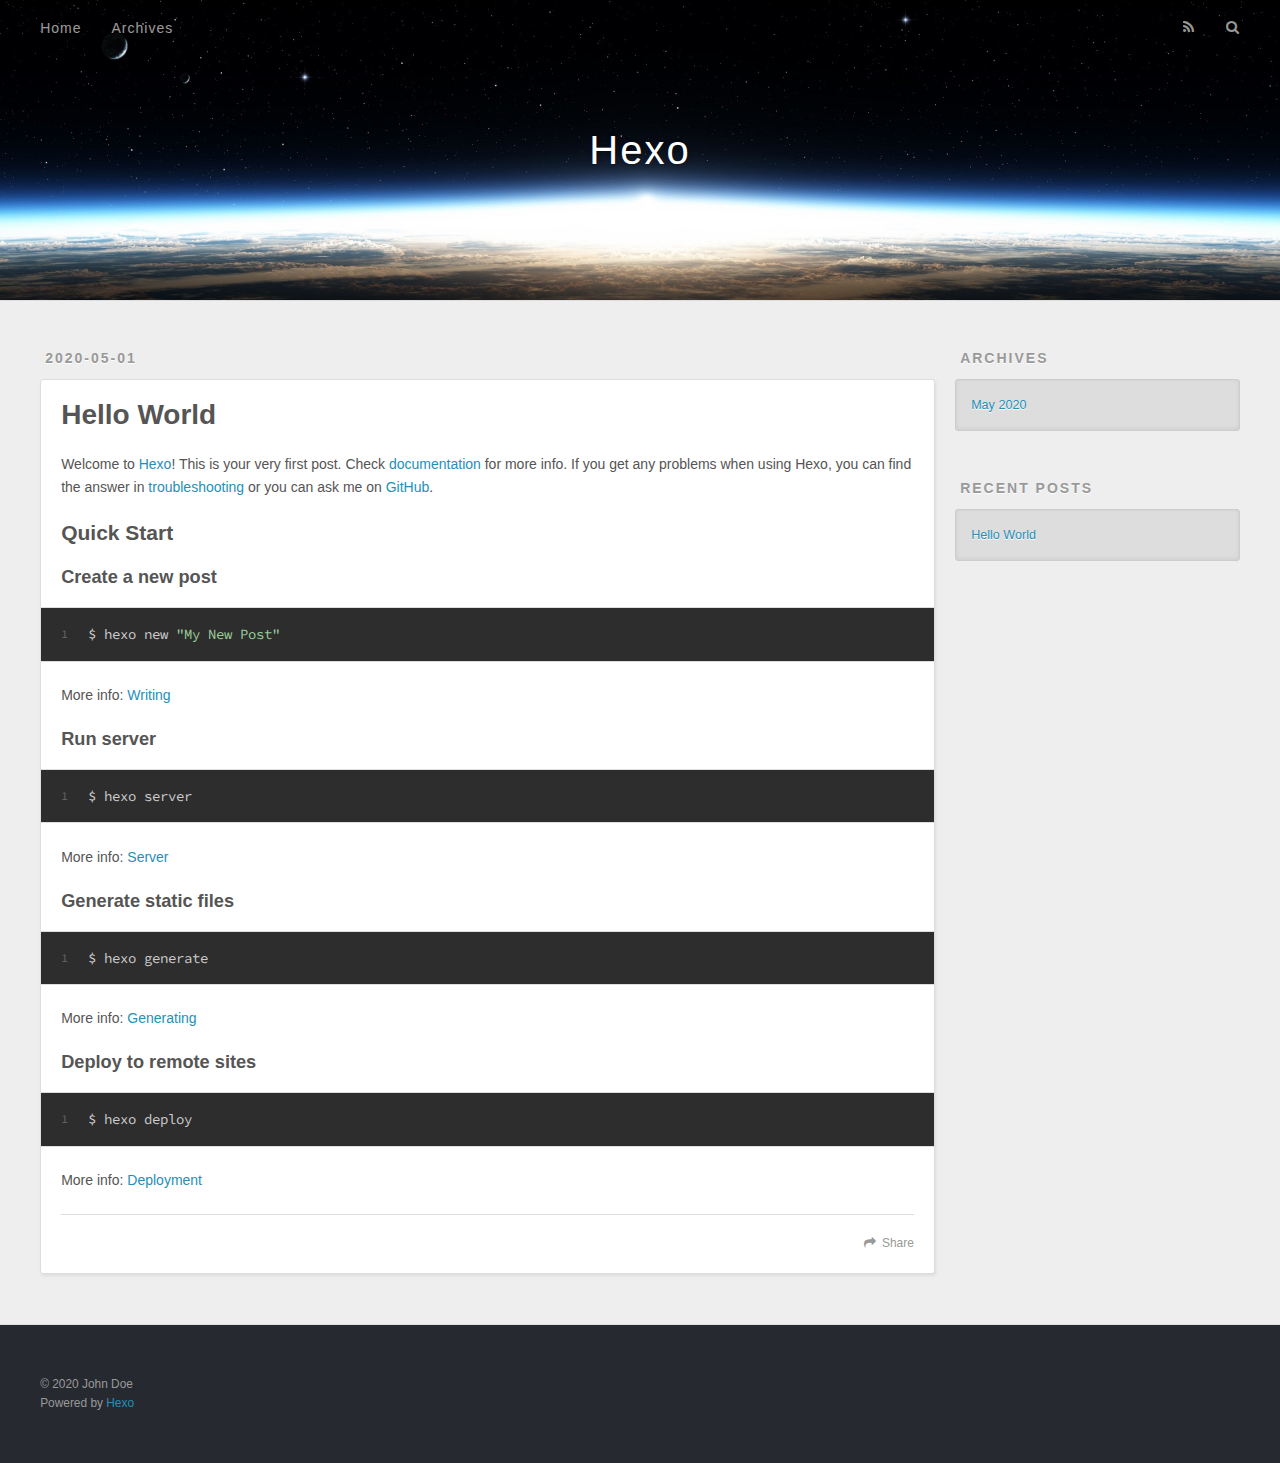
==== index.html @ 70ffd063 "Site updated: 2020-05-01 09:13:40" ====
<!DOCTYPE html>
<html>
<head>
  <meta charset="utf-8">
  

  
  <title>Hexo</title>
  <meta name="viewport" content="width=device-width, initial-scale=1, maximum-scale=1">
  <meta property="og:type" content="website">
<meta property="og:title" content="Hexo">
<meta property="og:url" content="http://yoursite.com/index.html">
<meta property="og:site_name" content="Hexo">
<meta property="og:locale" content="en_US">
<meta property="article:author" content="John Doe">
<meta name="twitter:card" content="summary">
  
    <link rel="alternate" href="/atom.xml" title="Hexo" type="application/atom+xml">
  
  
    <link rel="icon" href="/favicon.png">
  
  
    <link href="//fonts.googleapis.com/css?family=Source+Code+Pro" rel="stylesheet" type="text/css">
  
  
<link rel="stylesheet" href="/css/style.css">

<meta name="generator" content="Hexo 4.2.0"></head>

<body>
  <div id="container">
    <div id="wrap">
      <header id="header">
  <div id="banner"></div>
  <div id="header-outer" class="outer">
    <div id="header-title" class="inner">
      <h1 id="logo-wrap">
        <a href="/" id="logo">Hexo</a>
      </h1>
      
    </div>
    <div id="header-inner" class="inner">
      <nav id="main-nav">
        <a id="main-nav-toggle" class="nav-icon"></a>
        
          <a class="main-nav-link" href="/">Home</a>
        
          <a class="main-nav-link" href="/archives">Archives</a>
        
      </nav>
      <nav id="sub-nav">
        
          <a id="nav-rss-link" class="nav-icon" href="/atom.xml" title="RSS Feed"></a>
        
        <a id="nav-search-btn" class="nav-icon" title="Search"></a>
      </nav>
      <div id="search-form-wrap">
        <form action="//google.com/search" method="get" accept-charset="UTF-8" class="search-form"><input type="search" name="q" class="search-form-input" placeholder="Search"><button type="submit" class="search-form-submit">&#xF002;</button><input type="hidden" name="sitesearch" value="http://yoursite.com"></form>
      </div>
    </div>
  </div>
</header>
      <div class="outer">
        <section id="main">
  
    <article id="post-hello-world" class="article article-type-post" itemscope itemprop="blogPost">
  <div class="article-meta">
    <a href="/2020/05/01/hello-world/" class="article-date">
  <time datetime="2020-04-30T23:43:36.720Z" itemprop="datePublished">2020-05-01</time>
</a>
    
  </div>
  <div class="article-inner">
    
    
      <header class="article-header">
        
  
    <h1 itemprop="name">
      <a class="article-title" href="/2020/05/01/hello-world/">Hello World</a>
    </h1>
  

      </header>
    
    <div class="article-entry" itemprop="articleBody">
      
        <p>Welcome to <a href="https://hexo.io/" target="_blank" rel="noopener">Hexo</a>! This is your very first post. Check <a href="https://hexo.io/docs/" target="_blank" rel="noopener">documentation</a> for more info. If you get any problems when using Hexo, you can find the answer in <a href="https://hexo.io/docs/troubleshooting.html" target="_blank" rel="noopener">troubleshooting</a> or you can ask me on <a href="https://github.com/hexojs/hexo/issues" target="_blank" rel="noopener">GitHub</a>.</p>
<h2 id="Quick-Start"><a href="#Quick-Start" class="headerlink" title="Quick Start"></a>Quick Start</h2><h3 id="Create-a-new-post"><a href="#Create-a-new-post" class="headerlink" title="Create a new post"></a>Create a new post</h3><figure class="highlight bash"><table><tr><td class="gutter"><pre><span class="line">1</span><br></pre></td><td class="code"><pre><span class="line">$ hexo new <span class="string">"My New Post"</span></span><br></pre></td></tr></table></figure>

<p>More info: <a href="https://hexo.io/docs/writing.html" target="_blank" rel="noopener">Writing</a></p>
<h3 id="Run-server"><a href="#Run-server" class="headerlink" title="Run server"></a>Run server</h3><figure class="highlight bash"><table><tr><td class="gutter"><pre><span class="line">1</span><br></pre></td><td class="code"><pre><span class="line">$ hexo server</span><br></pre></td></tr></table></figure>

<p>More info: <a href="https://hexo.io/docs/server.html" target="_blank" rel="noopener">Server</a></p>
<h3 id="Generate-static-files"><a href="#Generate-static-files" class="headerlink" title="Generate static files"></a>Generate static files</h3><figure class="highlight bash"><table><tr><td class="gutter"><pre><span class="line">1</span><br></pre></td><td class="code"><pre><span class="line">$ hexo generate</span><br></pre></td></tr></table></figure>

<p>More info: <a href="https://hexo.io/docs/generating.html" target="_blank" rel="noopener">Generating</a></p>
<h3 id="Deploy-to-remote-sites"><a href="#Deploy-to-remote-sites" class="headerlink" title="Deploy to remote sites"></a>Deploy to remote sites</h3><figure class="highlight bash"><table><tr><td class="gutter"><pre><span class="line">1</span><br></pre></td><td class="code"><pre><span class="line">$ hexo deploy</span><br></pre></td></tr></table></figure>

<p>More info: <a href="https://hexo.io/docs/one-command-deployment.html" target="_blank" rel="noopener">Deployment</a></p>

      
    </div>
    <footer class="article-footer">
      <a data-url="http://yoursite.com/2020/05/01/hello-world/" data-id="ck9ni1mnc0000houn3vck0cwf" class="article-share-link">Share</a>
      
      
    </footer>
  </div>
  
</article>


  


</section>
        
          <aside id="sidebar">
  
    

  
    

  
    
  
    
  <div class="widget-wrap">
    <h3 class="widget-title">Archives</h3>
    <div class="widget">
      <ul class="archive-list"><li class="archive-list-item"><a class="archive-list-link" href="/archives/2020/05/">May 2020</a></li></ul>
    </div>
  </div>


  
    
  <div class="widget-wrap">
    <h3 class="widget-title">Recent Posts</h3>
    <div class="widget">
      <ul>
        
          <li>
            <a href="/2020/05/01/hello-world/">Hello World</a>
          </li>
        
      </ul>
    </div>
  </div>

  
</aside>
        
      </div>
      <footer id="footer">
  
  <div class="outer">
    <div id="footer-info" class="inner">
      &copy; 2020 John Doe<br>
      Powered by <a href="http://hexo.io/" target="_blank">Hexo</a>
    </div>
  </div>
</footer>
    </div>
    <nav id="mobile-nav">
  
    <a href="/" class="mobile-nav-link">Home</a>
  
    <a href="/archives" class="mobile-nav-link">Archives</a>
  
</nav>
    

<script src="//ajax.googleapis.com/ajax/libs/jquery/2.0.3/jquery.min.js"></script>


  
<link rel="stylesheet" href="/fancybox/jquery.fancybox.css">

  
<script src="/fancybox/jquery.fancybox.pack.js"></script>




<script src="/js/script.js"></script>




  </div>
</body>
</html>
---- css/style.css ----
body {
  width: 100%;
}
body:before,
body:after {
  content: "";
  display: table;
}
body:after {
  clear: both;
}
html,
body,
div,
span,
applet,
object,
iframe,
h1,
h2,
h3,
h4,
h5,
h6,
p,
blockquote,
pre,
a,
abbr,
acronym,
address,
big,
cite,
code,
del,
dfn,
em,
img,
ins,
kbd,
q,
s,
samp,
small,
strike,
strong,
sub,
sup,
tt,
var,
dl,
dt,
dd,
ol,
ul,
li,
fieldset,
form,
label,
legend,
table,
caption,
tbody,
tfoot,
thead,
tr,
th,
td {
  margin: 0;
  padding: 0;
  border: 0;
  outline: 0;
  font-weight: inherit;
  font-style: inherit;
  font-family: inherit;
  font-size: 100%;
  vertical-align: baseline;
}
body {
  line-height: 1;
  color: #000;
  background: #fff;
}
ol,
ul {
  list-style: none;
}
table {
  border-collapse: separate;
  border-spacing: 0;
  vertical-align: middle;
}
caption,
th,
td {
  text-align: left;
  font-weight: normal;
  vertical-align: middle;
}
a img {
  border: none;
}
input,
button {
  margin: 0;
  padding: 0;
}
input::-moz-focus-inner,
button::-moz-focus-inner {
  border: 0;
  padding: 0;
}
@font-face {
  font-family: FontAwesome;
  font-style: normal;
  font-weight: normal;
  src: url("fonts/fontawesome-webfont.eot?v=#4.0.3");
  src: url("fonts/fontawesome-webfont.eot?#iefix&v=#4.0.3") format("embedded-opentype"), url("fonts/fontawesome-webfont.woff?v=#4.0.3") format("woff"), url("fonts/fontawesome-webfont.ttf?v=#4.0.3") format("truetype"), url("fonts/fontawesome-webfont.svg#fontawesomeregular?v=#4.0.3") format("svg");
}
html,
body,
#container {
  height: 100%;
}
body {
  background: #eee;
  font: 14px -apple-system, BlinkMacSystemFont, "Segoe UI", "Roboto", "Oxygen", "Ubuntu", "Cantarell", "Fira Sans", "Droid Sans", "Helvetica Neue", sans-serif;
  -webkit-text-size-adjust: 100%;
}
.outer {
  max-width: 1220px;
  margin: 0 auto;
  padding: 0 20px;
}
.outer:before,
.outer:after {
  content: "";
  display: table;
}
.outer:after {
  clear: both;
}
.inner {
  display: inline;
  float: left;
  width: 98.33333333333333%;
  margin: 0 0.833333333333333%;
}
.left,
.alignleft {
  float: left;
}
.right,
.alignright {
  float: right;
}
.clear {
  clear: both;
}
#container {
  position: relative;
}
.mobile-nav-on {
  overflow: hidden;
}
#wrap {
  height: 100%;
  width: 100%;
  position: absolute;
  top: 0;
  left: 0;
  -webkit-transition: 0.2s ease-out;
  -moz-transition: 0.2s ease-out;
  -ms-transition: 0.2s ease-out;
  transition: 0.2s ease-out;
  z-index: 1;
  background: #eee;
}
.mobile-nav-on #wrap {
  left: 280px;
}
@media screen and (min-width: 768px) {
  #main {
    display: inline;
    float: left;
    width: 73.33333333333333%;
    margin: 0 0.833333333333333%;
  }
}
.article-date,
.article-category-link,
.archive-year,
.widget-title {
  text-decoration: none;
  text-transform: uppercase;
  letter-spacing: 2px;
  color: #999;
  margin-bottom: 1em;
  margin-left: 5px;
  line-height: 1em;
  text-shadow: 0 1px #fff;
  font-weight: bold;
}
.article-inner,
.archive-article-inner {
  background: #fff;
  -webkit-box-shadow: 1px 2px 3px #ddd;
  box-shadow: 1px 2px 3px #ddd;
  border: 1px solid #ddd;
  border-radius: 3px;
}
.article-entry h1,
.widget h1 {
  font-size: 2em;
}
.article-entry h2,
.widget h2 {
  font-size: 1.5em;
}
.article-entry h3,
.widget h3 {
  font-size: 1.3em;
}
.article-entry h4,
.widget h4 {
  font-size: 1.2em;
}
.article-entry h5,
.widget h5 {
  font-size: 1em;
}
.article-entry h6,
.widget h6 {
  font-size: 1em;
  color: #999;
}
.article-entry hr,
.widget hr {
  border: 1px dashed #ddd;
}
.article-entry strong,
.widget strong {
  font-weight: bold;
}
.article-entry em,
.widget em,
.article-entry cite,
.widget cite {
  font-style: italic;
}
.article-entry sup,
.widget sup,
.article-entry sub,
.widget sub {
  font-size: 0.75em;
  line-height: 0;
  position: relative;
  vertical-align: baseline;
}
.article-entry sup,
.widget sup {
  top: -0.5em;
}
.article-entry sub,
.widget sub {
  bottom: -0.2em;
}
.article-entry small,
.widget small {
  font-size: 0.85em;
}
.article-entry acronym,
.widget acronym,
.article-entry abbr,
.widget abbr {
  border-bottom: 1px dotted;
}
.article-entry ul,
.widget ul,
.article-entry ol,
.widget ol,
.article-entry dl,
.widget dl {
  margin: 0 20px;
  line-height: 1.6em;
}
.article-entry ul ul,
.widget ul ul,
.article-entry ol ul,
.widget ol ul,
.article-entry ul ol,
.widget ul ol,
.article-entry ol ol,
.widget ol ol {
  margin-top: 0;
  margin-bottom: 0;
}
.article-entry ul,
.widget ul {
  list-style: disc;
}
.article-entry ol,
.widget ol {
  list-style: decimal;
}
.article-entry dt,
.widget dt {
  font-weight: bold;
}
#header {
  height: 300px;
  position: relative;
  border-bottom: 1px solid #ddd;
}
#header:before,
#header:after {
  content: "";
  position: absolute;
  left: 0;
  right: 0;
  height: 40px;
}
#header:before {
  top: 0;
  background: -webkit-linear-gradient(rgba(0,0,0,0.2), transparent);
  background: -moz-linear-gradient(rgba(0,0,0,0.2), transparent);
  background: -ms-linear-gradient(rgba(0,0,0,0.2), transparent);
  background: linear-gradient(rgba(0,0,0,0.2), transparent);
}
#header:after {
  bottom: 0;
  background: -webkit-linear-gradient(transparent, rgba(0,0,0,0.2));
  background: -moz-linear-gradient(transparent, rgba(0,0,0,0.2));
  background: -ms-linear-gradient(transparent, rgba(0,0,0,0.2));
  background: linear-gradient(transparent, rgba(0,0,0,0.2));
}
#header-outer {
  height: 100%;
  position: relative;
}
#header-inner {
  position: relative;
  overflow: hidden;
}
#banner {
  position: absolute;
  top: 0;
  left: 0;
  width: 100%;
  height: 100%;
  background: url("images/banner.jpg") center #000;
  -webkit-background-size: cover;
  -moz-background-size: cover;
  background-size: cover;
  z-index: -1;
}
#header-title {
  text-align: center;
  height: 40px;
  position: absolute;
  top: 50%;
  left: 0;
  margin-top: -20px;
}
#logo,
#subtitle {
  text-decoration: none;
  color: #fff;
  font-weight: 300;
  text-shadow: 0 1px 4px rgba(0,0,0,0.3);
}
#logo {
  font-size: 40px;
  line-height: 40px;
  letter-spacing: 2px;
}
#subtitle {
  font-size: 16px;
  line-height: 16px;
  letter-spacing: 1px;
}
#subtitle-wrap {
  margin-top: 16px;
}
#main-nav {
  float: left;
  margin-left: -15px;
}
.nav-icon,
.main-nav-link {
  float: left;
  color: #fff;
  opacity: 0.6;
  text-decoration: none;
  text-shadow: 0 1px rgba(0,0,0,0.2);
  -webkit-transition: opacity 0.2s;
  -moz-transition: opacity 0.2s;
  -ms-transition: opacity 0.2s;
  transition: opacity 0.2s;
  display: block;
  padding: 20px 15px;
}
.nav-icon:hover,
.main-nav-link:hover {
  opacity: 1;
}
.nav-icon {
  font-family: FontAwesome;
  text-align: center;
  font-size: 14px;
  width: 14px;
  height: 14px;
  padding: 20px 15px;
  position: relative;
  cursor: pointer;
}
.main-nav-link {
  font-weight: 300;
  letter-spacing: 1px;
}
@media screen and (max-width: 479px) {
  .main-nav-link {
    display: none;
  }
}
#main-nav-toggle {
  display: none;
}
#main-nav-toggle:before {
  content: "\f0c9";
}
@media screen and (max-width: 479px) {
  #main-nav-toggle {
    display: block;
  }
}
#sub-nav {
  float: right;
  margin-right: -15px;
}
#nav-rss-link:before {
  content: "\f09e";
}
#nav-search-btn:before {
  content: "\f002";
}
#search-form-wrap {
  position: absolute;
  top: 15px;
  width: 150px;
  height: 30px;
  right: -150px;
  opacity: 0;
  -webkit-transition: 0.2s ease-out;
  -moz-transition: 0.2s ease-out;
  -ms-transition: 0.2s ease-out;
  transition: 0.2s ease-out;
}
#search-form-wrap.on {
  opacity: 1;
  right: 0;
}
@media screen and (max-width: 479px) {
  #search-form-wrap {
    width: 100%;
    right: -100%;
  }
}
.search-form {
  position: absolute;
  top: 0;
  left: 0;
  right: 0;
  background: #fff;
  padding: 5px 15px;
  border-radius: 15px;
  -webkit-box-shadow: 0 0 10px rgba(0,0,0,0.3);
  box-shadow: 0 0 10px rgba(0,0,0,0.3);
}
.search-form-input {
  border: none;
  background: none;
  color: #555;
  width: 100%;
  font: 13px -apple-system, BlinkMacSystemFont, "Segoe UI", "Roboto", "Oxygen", "Ubuntu", "Cantarell", "Fira Sans", "Droid Sans", "Helvetica Neue", sans-serif;
  outline: none;
}
.search-form-input::-webkit-search-results-decoration,
.search-form-input::-webkit-search-cancel-button {
  -webkit-appearance: none;
}
.search-form-submit {
  position: absolute;
  top: 50%;
  right: 10px;
  margin-top: -7px;
  font: 13px FontAwesome;
  border: none;
  background: none;
  color: #bbb;
  cursor: pointer;
}
.search-form-submit:hover,
.search-form-submit:focus {
  color: #777;
}
.article {
  margin: 50px 0;
}
.article-inner {
  overflow: hidden;
}
.article-meta:before,
.article-meta:after {
  content: "";
  display: table;
}
.article-meta:after {
  clear: both;
}
.article-date {
  float: left;
}
.article-category {
  float: left;
  line-height: 1em;
  color: #ccc;
  text-shadow: 0 1px #fff;
  margin-left: 8px;
}
.article-category:before {
  content: "\2022";
}
.article-category-link {
  margin: 0 12px 1em;
}
.article-header {
  padding: 20px 20px 0;
}
.article-title {
  text-decoration: none;
  font-size: 2em;
  font-weight: bold;
  color: #555;
  line-height: 1.1em;
  -webkit-transition: color 0.2s;
  -moz-transition: color 0.2s;
  -ms-transition: color 0.2s;
  transition: color 0.2s;
}
a.article-title:hover {
  color: #258fb8;
}
.article-entry {
  color: #555;
  padding: 0 20px;
}
.article-entry:before,
.article-entry:after {
  content: "";
  display: table;
}
.article-entry:after {
  clear: both;
}
.article-entry p,
.article-entry table {
  line-height: 1.6em;
  margin: 1.6em 0;
}
.article-entry h1,
.article-entry h2,
.article-entry h3,
.article-entry h4,
.article-entry h5,
.article-entry h6 {
  font-weight: bold;
}
.article-entry h1,
.article-entry h2,
.article-entry h3,
.article-entry h4,
.article-entry h5,
.article-entry h6 {
  line-height: 1.1em;
  margin: 1.1em 0;
}
.article-entry a {
  color: #258fb8;
  text-decoration: none;
}
.article-entry a:hover {
  text-decoration: underline;
}
.article-entry ul,
.article-entry ol,
.article-entry dl {
  margin-top: 1.6em;
  margin-bottom: 1.6em;
}
.article-entry img,
.article-entry video {
  max-width: 100%;
  height: auto;
  display: block;
  margin: auto;
}
.article-entry iframe {
  border: none;
}
.article-entry table {
  width: 100%;
  border-collapse: collapse;
  border-spacing: 0;
}
.article-entry th {
  font-weight: bold;
  border-bottom: 3px solid #ddd;
  padding-bottom: 0.5em;
}
.article-entry td {
  border-bottom: 1px solid #ddd;
  padding: 10px 0;
}
.article-entry blockquote {
  font-family: Georgia, "Times New Roman", serif;
  font-size: 1.4em;
  margin: 1.6em 20px;
  text-align: center;
}
.article-entry blockquote footer {
  font-size: 14px;
  margin: 1.6em 0;
  font-family: -apple-system, BlinkMacSystemFont, "Segoe UI", "Roboto", "Oxygen", "Ubuntu", "Cantarell", "Fira Sans", "Droid Sans", "Helvetica Neue", sans-serif;
}
.article-entry blockquote footer cite:before {
  content: "—";
  padding: 0 0.5em;
}
.article-entry .pullquote {
  text-align: left;
  width: 45%;
  margin: 0;
}
.article-entry .pullquote.left {
  margin-left: 0.5em;
  margin-right: 1em;
}
.article-entry .pullquote.right {
  margin-right: 0.5em;
  margin-left: 1em;
}
.article-entry .caption {
  color: #999;
  display: block;
  font-size: 0.9em;
  margin-top: 0.5em;
  position: relative;
  text-align: center;
}
.article-entry .video-container {
  position: relative;
  padding-top: 56.25%;
  height: 0;
  overflow: hidden;
}
.article-entry .video-container iframe,
.article-entry .video-container object,
.article-entry .video-container embed {
  position: absolute;
  top: 0;
  left: 0;
  width: 100%;
  height: 100%;
  margin-top: 0;
}
.article-more-link a {
  display: inline-block;
  line-height: 1em;
  padding: 6px 15px;
  border-radius: 15px;
  background: #eee;
  color: #999;
  text-shadow: 0 1px #fff;
  text-decoration: none;
}
.article-more-link a:hover {
  background: #258fb8;
  color: #fff;
  text-decoration: none;
  text-shadow: 0 1px #1e7293;
}
.article-footer {
  font-size: 0.85em;
  line-height: 1.6em;
  border-top: 1px solid #ddd;
  padding-top: 1.6em;
  margin: 0 20px 20px;
}
.article-footer:before,
.article-footer:after {
  content: "";
  display: table;
}
.article-footer:after {
  clear: both;
}
.article-footer a {
  color: #999;
  text-decoration: none;
}
.article-footer a:hover {
  color: #555;
}
.article-tag-list-item {
  float: left;
  margin-right: 10px;
}
.article-tag-list-link:before {
  content: "#";
}
.article-comment-link {
  float: right;
}
.article-comment-link:before {
  content: "\f075";
  font-family: FontAwesome;
  padding-right: 8px;
}
.article-share-link {
  cursor: pointer;
  float: right;
  margin-left: 20px;
}
.article-share-link:before {
  content: "\f064";
  font-family: FontAwesome;
  padding-right: 6px;
}
#article-nav {
  position: relative;
}
#article-nav:before,
#article-nav:after {
  content: "";
  display: table;
}
#article-nav:after {
  clear: both;
}
@media screen and (min-width: 768px) {
  #article-nav {
    margin: 50px 0;
  }
  #article-nav:before {
    width: 8px;
    height: 8px;
    position: absolute;
    top: 50%;
    left: 50%;
    margin-top: -4px;
    margin-left: -4px;
    content: "";
    border-radius: 50%;
    background: #ddd;
    -webkit-box-shadow: 0 1px 2px #fff;
    box-shadow: 0 1px 2px #fff;
  }
}
.article-nav-link-wrap {
  text-decoration: none;
  text-shadow: 0 1px #fff;
  color: #999;
  -webkit-box-sizing: border-box;
  -moz-box-sizing: border-box;
  box-sizing: border-box;
  margin-top: 50px;
  text-align: center;
  display: block;
}
.article-nav-link-wrap:hover {
  color: #555;
}
@media screen and (min-width: 768px) {
  .article-nav-link-wrap {
    width: 50%;
    margin-top: 0;
  }
}
@media screen and (min-width: 768px) {
  #article-nav-newer {
    float: left;
    text-align: right;
    padding-right: 20px;
  }
}
@media screen and (min-width: 768px) {
  #article-nav-older {
    float: right;
    text-align: left;
    padding-left: 20px;
  }
}
.article-nav-caption {
  text-transform: uppercase;
  letter-spacing: 2px;
  color: #ddd;
  line-height: 1em;
  font-weight: bold;
}
#article-nav-newer .article-nav-caption {
  margin-right: -2px;
}
.article-nav-title {
  font-size: 0.85em;
  line-height: 1.6em;
  margin-top: 0.5em;
}
.article-share-box {
  position: absolute;
  display: none;
  background: #fff;
  -webkit-box-shadow: 1px 2px 10px rgba(0,0,0,0.2);
  box-shadow: 1px 2px 10px rgba(0,0,0,0.2);
  border-radius: 3px;
  margin-left: -145px;
  overflow: hidden;
  z-index: 1;
}
.article-share-box.on {
  display: block;
}
.article-share-input {
  width: 100%;
  background: none;
  -webkit-box-sizing: border-box;
  -moz-box-sizing: border-box;
  box-sizing: border-box;
  font: 14px -apple-system, BlinkMacSystemFont, "Segoe UI", "Roboto", "Oxygen", "Ubuntu", "Cantarell", "Fira Sans", "Droid Sans", "Helvetica Neue", sans-serif;
  padding: 0 15px;
  color: #555;
  outline: none;
  border: 1px solid #ddd;
  border-radius: 3px 3px 0 0;
  height: 36px;
  line-height: 36px;
}
.article-share-links {
  background: #eee;
}
.article-share-links:before,
.article-share-links:after {
  content: "";
  display: table;
}
.article-share-links:after {
  clear: both;
}
.article-share-twitter,
.article-share-facebook,
.article-share-pinterest,
.article-share-google {
  width: 50px;
  height: 36px;
  display: block;
  float: left;
  position: relative;
  color: #999;
  text-shadow: 0 1px #fff;
}
.article-share-twitter:before,
.article-share-facebook:before,
.article-share-pinterest:before,
.article-share-google:before {
  font-size: 20px;
  font-family: FontAwesome;
  width: 20px;
  height: 20px;
  position: absolute;
  top: 50%;
  left: 50%;
  margin-top: -10px;
  margin-left: -10px;
  text-align: center;
}
.article-share-twitter:hover,
.article-share-facebook:hover,
.article-share-pinterest:hover,
.article-share-google:hover {
  color: #fff;
}
.article-share-twitter:before {
  content: "\f099";
}
.article-share-twitter:hover {
  background: #00aced;
  text-shadow: 0 1px #008abe;
}
.article-share-facebook:before {
  content: "\f09a";
}
.article-share-facebook:hover {
  background: #3b5998;
  text-shadow: 0 1px #2f477a;
}
.article-share-pinterest:before {
  content: "\f0d2";
}
.article-share-pinterest:hover {
  background: #cb2027;
  text-shadow: 0 1px #a21a1f;
}
.article-share-google:before {
  content: "\f0d5";
}
.article-share-google:hover {
  background: #dd4b39;
  text-shadow: 0 1px #be3221;
}
.article-gallery {
  background: #000;
  position: relative;
}
.article-gallery-photos {
  position: relative;
  overflow: hidden;
}
.article-gallery-img {
  display: none;
  max-width: 100%;
}
.article-gallery-img:first-child {
  display: block;
}
.article-gallery-img.loaded {
  position: absolute;
  display: block;
}
.article-gallery-img img {
  display: block;
  max-width: 100%;
  margin: 0 auto;
}
#comments {
  background: #fff;
  -webkit-box-shadow: 1px 2px 3px #ddd;
  box-shadow: 1px 2px 3px #ddd;
  padding: 20px;
  border: 1px solid #ddd;
  border-radius: 3px;
  margin: 50px 0;
}
#comments a {
  color: #258fb8;
}
.archives-wrap {
  margin: 50px 0;
}
.archives:before,
.archives:after {
  content: "";
  display: table;
}
.archives:after {
  clear: both;
}
.archive-year-wrap {
  margin-bottom: 1em;
}
.archives {
  -webkit-column-gap: 10px;
  -moz-column-gap: 10px;
  column-gap: 10px;
}
@media screen and (min-width: 480px) and (max-width: 767px) {
  .archives {
    -webkit-column-count: 2;
    -moz-column-count: 2;
    column-count: 2;
  }
}
@media screen and (min-width: 768px) {
  .archives {
    -webkit-column-count: 3;
    -moz-column-count: 3;
    column-count: 3;
  }
}
.archive-article {
  -webkit-column-break-inside: avoid;
  page-break-inside: avoid;
  overflow: hidden;
  break-inside: avoid-column;
}
.archive-article-inner {
  padding: 10px;
  margin-bottom: 15px;
}
.archive-article-title {
  text-decoration: none;
  font-weight: bold;
  color: #555;
  -webkit-transition: color 0.2s;
  -moz-transition: color 0.2s;
  -ms-transition: color 0.2s;
  transition: color 0.2s;
  line-height: 1.6em;
}
.archive-article-title:hover {
  color: #258fb8;
}
.archive-article-footer {
  margin-top: 1em;
}
.archive-article-date {
  color: #999;
  text-decoration: none;
  font-size: 0.85em;
  line-height: 1em;
  margin-bottom: 0.5em;
  display: block;
}
#page-nav {
  margin: 50px auto;
  background: #fff;
  -webkit-box-shadow: 1px 2px 3px #ddd;
  box-shadow: 1px 2px 3px #ddd;
  border: 1px solid #ddd;
  border-radius: 3px;
  text-align: center;
  color: #999;
  overflow: hidden;
}
#page-nav:before,
#page-nav:after {
  content: "";
  display: table;
}
#page-nav:after {
  clear: both;
}
#page-nav a,
#page-nav span {
  padding: 10px 20px;
  line-height: 1;
  height: 2ex;
}
#page-nav a {
  color: #999;
  text-decoration: none;
}
#page-nav a:hover {
  background: #999;
  color: #fff;
}
#page-nav .prev {
  float: left;
}
#page-nav .next {
  float: right;
}
#page-nav .page-number {
  display: inline-block;
}
@media screen and (max-width: 479px) {
  #page-nav .page-number {
    display: none;
  }
}
#page-nav .current {
  color: #555;
  font-weight: bold;
}
#page-nav .space {
  color: #ddd;
}
#footer {
  background: #262a30;
  padding: 50px 0;
  border-top: 1px solid #ddd;
  color: #999;
}
#footer a {
  color: #258fb8;
  text-decoration: none;
}
#footer a:hover {
  text-decoration: underline;
}
#footer-info {
  line-height: 1.6em;
  font-size: 0.85em;
}
.article-entry pre,
.article-entry .highlight {
  background: #2d2d2d;
  margin: 0 -20px;
  padding: 15px 20px;
  border-style: solid;
  border-color: #ddd;
  border-width: 1px 0;
  overflow: auto;
  color: #ccc;
  line-height: 22.400000000000002px;
}
.article-entry .highlight .gutter pre,
.article-entry .gist .gist-file .gist-data .line-numbers {
  color: #666;
  font-size: 0.85em;
}
.article-entry pre,
.article-entry code {
  font-family: "Source Code Pro", Consolas, Monaco, Menlo, Consolas, monospace;
}
.article-entry code {
  background: #eee;
  text-shadow: 0 1px #fff;
  padding: 0 0.3em;
}
.article-entry pre code {
  background: none;
  text-shadow: none;
  padding: 0;
}
.article-entry .highlight pre {
  border: none;
  margin: 0;
  padding: 0;
}
.article-entry .highlight table {
  margin: 0;
  width: auto;
}
.article-entry .highlight td {
  border: none;
  padding: 0;
}
.article-entry .highlight figcaption {
  font-size: 0.85em;
  color: #999;
  line-height: 1em;
  margin-bottom: 1em;
}
.article-entry .highlight figcaption:before,
.article-entry .highlight figcaption:after {
  content: "";
  display: table;
}
.article-entry .highlight figcaption:after {
  clear: both;
}
.article-entry .highlight figcaption a {
  float: right;
}
.article-entry .highlight .gutter pre {
  text-align: right;
  padding-right: 20px;
}
.article-entry .highlight .line {
  height: 22.400000000000002px;
}
.article-entry .highlight .line.marked {
  background: #515151;
}
.article-entry .gist {
  margin: 0 -20px;
  border-style: solid;
  border-color: #ddd;
  border-width: 1px 0;
  background: #2d2d2d;
  padding: 15px 20px 15px 0;
}
.article-entry .gist .gist-file {
  border: none;
  font-family: "Source Code Pro", Consolas, Monaco, Menlo, Consolas, monospace;
  margin: 0;
}
.article-entry .gist .gist-file .gist-data {
  background: none;
  border: none;
}
.article-entry .gist .gist-file .gist-data .line-numbers {
  background: none;
  border: none;
  padding: 0 20px 0 0;
}
.article-entry .gist .gist-file .gist-data .line-data {
  padding: 0 !important;
}
.article-entry .gist .gist-file .highlight {
  margin: 0;
  padding: 0;
  border: none;
}
.article-entry .gist .gist-file .gist-meta {
  background: #2d2d2d;
  color: #999;
  font: 0.85em -apple-system, BlinkMacSystemFont, "Segoe UI", "Roboto", "Oxygen", "Ubuntu", "Cantarell", "Fira Sans", "Droid Sans", "Helvetica Neue", sans-serif;
  text-shadow: 0 0;
  padding: 0;
  margin-top: 1em;
  margin-left: 20px;
}
.article-entry .gist .gist-file .gist-meta a {
  color: #258fb8;
  font-weight: normal;
}
.article-entry .gist .gist-file .gist-meta a:hover {
  text-decoration: underline;
}
pre .comment,
pre .title {
  color: #999;
}
pre .variable,
pre .attribute,
pre .tag,
pre .regexp,
pre .ruby .constant,
pre .xml .tag .title,
pre .xml .pi,
pre .xml .doctype,
pre .html .doctype,
pre .css .id,
pre .css .class,
pre .css .pseudo {
  color: #f2777a;
}
pre .number,
pre .preprocessor,
pre .built_in,
pre .literal,
pre .params,
pre .constant {
  color: #f99157;
}
pre .class,
pre .ruby .class .title,
pre .css .rules .attribute {
  color: #9c9;
}
pre .string,
pre .value,
pre .inheritance,
pre .header,
pre .ruby .symbol,
pre .xml .cdata {
  color: #9c9;
}
pre .css .hexcolor {
  color: #6cc;
}
pre .function,
pre .python .decorator,
pre .python .title,
pre .ruby .function .title,
pre .ruby .title .keyword,
pre .perl .sub,
pre .javascript .title,
pre .coffeescript .title {
  color: #69c;
}
pre .keyword,
pre .javascript .function {
  color: #c9c;
}
@media screen and (max-width: 479px) {
  #mobile-nav {
    position: absolute;
    top: 0;
    left: 0;
    width: 280px;
    height: 100%;
    background: #191919;
    border-right: 1px solid #fff;
  }
}
@media screen and (max-width: 479px) {
  .mobile-nav-link {
    display: block;
    color: #999;
    text-decoration: none;
    padding: 15px 20px;
    font-weight: bold;
  }
  .mobile-nav-link:hover {
    color: #fff;
  }
}
@media screen and (min-width: 768px) {
  #sidebar {
    display: inline;
    float: left;
    width: 23.333333333333332%;
    margin: 0 0.833333333333333%;
  }
}
.widget-wrap {
  margin: 50px 0;
}
.widget {
  color: #777;
  text-shadow: 0 1px #fff;
  background: #ddd;
  -webkit-box-shadow: 0 -1px 4px #ccc inset;
  box-shadow: 0 -1px 4px #ccc inset;
  border: 1px solid #ccc;
  padding: 15px;
  border-radius: 3px;
}
.widget a {
  color: #258fb8;
  text-decoration: none;
}
.widget a:hover {
  text-decoration: underline;
}
.widget ul ul,
.widget ol ul,
.widget dl ul,
.widget ul ol,
.widget ol ol,
.widget dl ol,
.widget ul dl,
.widget ol dl,
.widget dl dl {
  margin-left: 15px;
  list-style: disc;
}
.widget {
  line-height: 1.6em;
  word-wrap: break-word;
  font-size: 0.9em;
}
.widget ul,
.widget ol {
  list-style: none;
  margin: 0;
}
.widget ul ul,
.widget ol ul,
.widget ul ol,
.widget ol ol {
  margin: 0 20px;
}
.widget ul ul,
.widget ol ul {
  list-style: disc;
}
.widget ul ol,
.widget ol ol {
  list-style: decimal;
}
.category-list-count,
.tag-list-count,
.archive-list-count {
  padding-left: 5px;
  color: #999;
  font-size: 0.85em;
}
.category-list-count:before,
.tag-list-count:before,
.archive-list-count:before {
  content: "(";
}
.category-list-count:after,
.tag-list-count:after,
.archive-list-count:after {
  content: ")";
}
.tagcloud a {
  margin-right: 5px;
  display: inline-block;
}
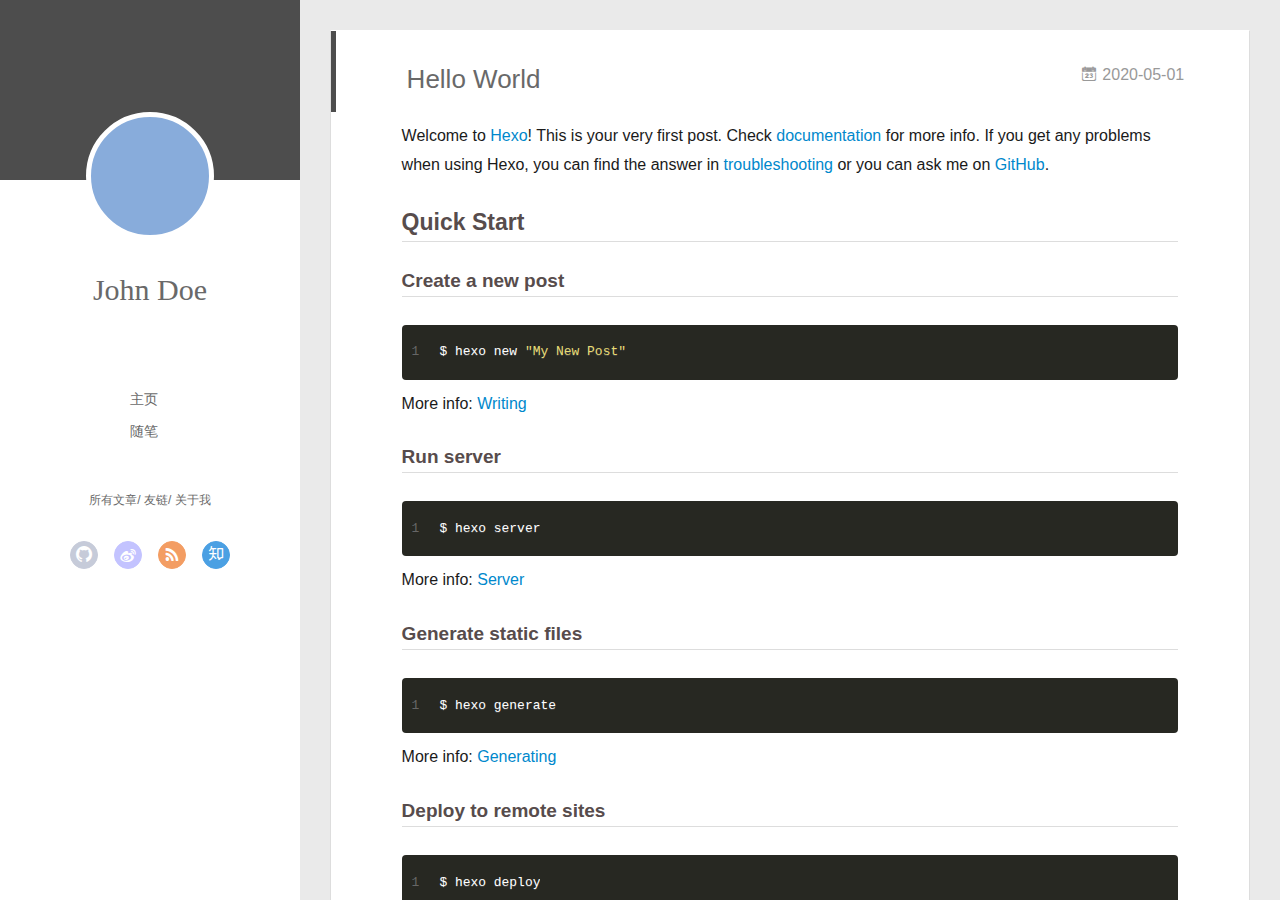
==== commit 59fe12da: "Site updated: 2020-05-01 09:39:01" ====
--- a/index.html
+++ b/index.html
@@ -3,8 +3,9 @@
 <head>
   <meta charset="utf-8">
   
-
-  
+  <meta name="renderer" content="webkit">
+  <meta http-equiv="X-UA-Compatible" content="IE=edge" >
+  <link rel="dns-prefetch" href="http://yoursite.com">
   <title>Hexo</title>
   <meta name="viewport" content="width=device-width, initial-scale=1, maximum-scale=1">
   <meta property="og:type" content="website">
@@ -15,64 +16,144 @@
 <meta property="article:author" content="John Doe">
 <meta name="twitter:card" content="summary">
   
-    <link rel="alternate" href="/atom.xml" title="Hexo" type="application/atom+xml">
+    <link rel="alternative" href="/atom.xml" title="Hexo" type="application/atom+xml">
   
   
     <link rel="icon" href="/favicon.png">
   
-  
-    <link href="//fonts.googleapis.com/css?family=Source+Code+Pro" rel="stylesheet" type="text/css">
-  
-  
-<link rel="stylesheet" href="/css/style.css">
+  <link rel="stylesheet" type="text/css" href="/./main.0cf68a.css">
+  <style type="text/css">
+  
+    #container.show {
+      background: linear-gradient(200deg,#a0cfe4,#e8c37e);
+    }
+  </style>
+  
+
+  
 
 <meta name="generator" content="Hexo 4.2.0"></head>
 
 <body>
-  <div id="container">
-    <div id="wrap">
-      <header id="header">
-  <div id="banner"></div>
-  <div id="header-outer" class="outer">
-    <div id="header-title" class="inner">
-      <h1 id="logo-wrap">
-        <a href="/" id="logo">Hexo</a>
-      </h1>
-      
-    </div>
-    <div id="header-inner" class="inner">
-      <nav id="main-nav">
-        <a id="main-nav-toggle" class="nav-icon"></a>
-        
-          <a class="main-nav-link" href="/">Home</a>
-        
-          <a class="main-nav-link" href="/archives">Archives</a>
-        
-      </nav>
-      <nav id="sub-nav">
-        
-          <a id="nav-rss-link" class="nav-icon" href="/atom.xml" title="RSS Feed"></a>
-        
-        <a id="nav-search-btn" class="nav-icon" title="Search"></a>
-      </nav>
-      <div id="search-form-wrap">
-        <form action="//google.com/search" method="get" accept-charset="UTF-8" class="search-form"><input type="search" name="q" class="search-form-input" placeholder="Search"><button type="submit" class="search-form-submit">&#xF002;</button><input type="hidden" name="sitesearch" value="http://yoursite.com"></form>
-      </div>
-    </div>
-  </div>
-</header>
-      <div class="outer">
-        <section id="main">
-  
-    <article id="post-hello-world" class="article article-type-post" itemscope itemprop="blogPost">
-  <div class="article-meta">
-    <a href="/2020/05/01/hello-world/" class="article-date">
-  <time datetime="2020-04-30T23:43:36.720Z" itemprop="datePublished">2020-05-01</time>
-</a>
-    
-  </div>
+  <div id="container" q-class="show:isCtnShow">
+    <canvas id="anm-canvas" class="anm-canvas"></canvas>
+    <div class="left-col" q-class="show:isShow">
+      
+<div class="overlay" style="background: #4d4d4d"></div>
+<div class="intrude-less">
+	<header id="header" class="inner">
+		<a href="/" class="profilepic">
+			<img src="" class="js-avatar">
+		</a>
+		<hgroup>
+		  <h1 class="header-author"><a href="/">John Doe</a></h1>
+		</hgroup>
+		
+
+		<nav class="header-menu">
+			<ul>
+			
+				<li><a href="/">主页</a></li>
+	        
+				<li><a href="/tags/%E9%9A%8F%E7%AC%94/">随笔</a></li>
+	        
+			</ul>
+		</nav>
+		<nav class="header-smart-menu">
+    		
+    			
+    			<a q-on="click: openSlider(e, 'innerArchive')" href="javascript:void(0)">所有文章</a>
+    			
+            
+    			
+    			<a q-on="click: openSlider(e, 'friends')" href="javascript:void(0)">友链</a>
+    			
+            
+    			
+    			<a q-on="click: openSlider(e, 'aboutme')" href="javascript:void(0)">关于我</a>
+    			
+            
+		</nav>
+		<nav class="header-nav">
+			<div class="social">
+				
+					<a class="github" target="_blank" href="#" title="github"><i class="icon-github"></i></a>
+		        
+					<a class="weibo" target="_blank" href="#" title="weibo"><i class="icon-weibo"></i></a>
+		        
+					<a class="rss" target="_blank" href="#" title="rss"><i class="icon-rss"></i></a>
+		        
+					<a class="zhihu" target="_blank" href="#" title="zhihu"><i class="icon-zhihu"></i></a>
+		        
+			</div>
+		</nav>
+	</header>		
+</div>
+
+    </div>
+    <div class="mid-col" q-class="show:isShow,hide:isShow|isFalse">
+      
+<nav id="mobile-nav">
+  	<div class="overlay js-overlay" style="background: #4d4d4d"></div>
+	<div class="btnctn js-mobile-btnctn">
+  		<div class="slider-trigger list" q-on="click: openSlider(e)"><i class="icon icon-sort"></i></div>
+	</div>
+	<div class="intrude-less">
+		<header id="header" class="inner">
+			<div class="profilepic">
+				<img src="" class="js-avatar">
+			</div>
+			<hgroup>
+			  <h1 class="header-author js-header-author">John Doe</h1>
+			</hgroup>
+			
+			
+			
+				
+			
+				
+			
+			
+			
+			<nav class="header-nav">
+				<div class="social">
+					
+						<a class="github" target="_blank" href="#" title="github"><i class="icon-github"></i></a>
+			        
+						<a class="weibo" target="_blank" href="#" title="weibo"><i class="icon-weibo"></i></a>
+			        
+						<a class="rss" target="_blank" href="#" title="rss"><i class="icon-rss"></i></a>
+			        
+						<a class="zhihu" target="_blank" href="#" title="zhihu"><i class="icon-zhihu"></i></a>
+			        
+				</div>
+			</nav>
+
+			<nav class="header-menu js-header-menu">
+				<ul style="width: 50%">
+				
+				
+					<li style="width: 50%"><a href="/">主页</a></li>
+		        
+					<li style="width: 50%"><a href="/tags/%E9%9A%8F%E7%AC%94/">随笔</a></li>
+		        
+				</ul>
+			</nav>
+		</header>				
+	</div>
+	<div class="mobile-mask" style="display:none" q-show="isShow"></div>
+</nav>
+
+      <div id="wrapper" class="body-wrap">
+        <div class="menu-l">
+          <div class="canvas-wrap">
+            <canvas data-colors="#eaeaea" data-sectionHeight="100" data-contentId="js-content" id="myCanvas1" class="anm-canvas"></canvas>
+          </div>
+          <div id="js-content" class="content-ll">
+            
+  
+    <article id="post-hello-world" class="article article-type-post  article-index" itemscope itemprop="blogPost">
   <div class="article-inner">
-    
     
       <header class="article-header">
         
@@ -82,6 +163,11 @@
     </h1>
   
 
+        
+        <a href="/2020/05/01/hello-world/" class="archive-article-date">
+  	<time datetime="2020-04-30T23:43:36.720Z" itemprop="datePublished"><i class="icon-calendar icon"></i>2020-05-01</time>
+</a>
+        
       </header>
     
     <div class="article-entry" itemprop="articleBody">
@@ -101,96 +187,292 @@
 <p>More info: <a href="https://hexo.io/docs/one-command-deployment.html" target="_blank" rel="noopener">Deployment</a></p>
 
       
-    </div>
-    <footer class="article-footer">
-      <a data-url="http://yoursite.com/2020/05/01/hello-world/" data-id="ck9ni1mnc0000houn3vck0cwf" class="article-share-link">Share</a>
-      
-      
-    </footer>
+
+      
+    </div>
+    <div class="article-info article-info-index">
+      
+      
+      
+
+      
+        <p class="article-more-link">
+          <a class="article-more-a" href="/2020/05/01/hello-world/">展开全文 >></a>
+        </p>
+      
+
+      
+      <div class="clearfix"></div>
+    </div>
   </div>
-  
 </article>
 
-
-  
-
-
-</section>
-        
-          <aside id="sidebar">
-  
-    
-
-  
-    
-
-  
-    
-  
-    
-  <div class="widget-wrap">
-    <h3 class="widget-title">Archives</h3>
-    <div class="widget">
-      <ul class="archive-list"><li class="archive-list-item"><a class="archive-list-link" href="/archives/2020/05/">May 2020</a></li></ul>
-    </div>
-  </div>
-
-
-  
-    
-  <div class="widget-wrap">
-    <h3 class="widget-title">Recent Posts</h3>
-    <div class="widget">
-      <ul>
-        
-          <li>
-            <a href="/2020/05/01/hello-world/">Hello World</a>
-          </li>
-        
-      </ul>
-    </div>
-  </div>
-
-  
+<aside class="wrap-side-operation">
+    <div class="mod-side-operation">
+        
+        <div class="jump-container" id="js-jump-container" style="display:none;">
+            <a href="javascript:void(0)" class="mod-side-operation__jump-to-top">
+                <i class="icon-font icon-back"></i>
+            </a>
+            <div id="js-jump-plan-container" class="jump-plan-container" style="top: -11px;">
+                <i class="icon-font icon-plane jump-plane"></i>
+            </div>
+        </div>
+        
+        
+    </div>
 </aside>
-        
+
+
+
+
+  
+  
+
+
+          </div>
+        </div>
       </div>
       <footer id="footer">
-  
   <div class="outer">
-    <div id="footer-info" class="inner">
-      &copy; 2020 John Doe<br>
-      Powered by <a href="http://hexo.io/" target="_blank">Hexo</a>
+    <div id="footer-info">
+    	<div class="footer-left">
+    		&copy; 2020 John Doe
+    	</div>
+      	<div class="footer-right">
+      		<a href="http://hexo.io/" target="_blank">Hexo</a>  Theme <a href="https://github.com/litten/hexo-theme-yilia" target="_blank">Yilia</a> by Litten
+      	</div>
     </div>
   </div>
 </footer>
     </div>
-    <nav id="mobile-nav">
-  
-    <a href="/" class="mobile-nav-link">Home</a>
-  
-    <a href="/archives" class="mobile-nav-link">Archives</a>
-  
-</nav>
-    
-
-<script src="//ajax.googleapis.com/ajax/libs/jquery/2.0.3/jquery.min.js"></script>
-
-
-  
-<link rel="stylesheet" href="/fancybox/jquery.fancybox.css">
-
-  
-<script src="/fancybox/jquery.fancybox.pack.js"></script>
-
-
-
-
-<script src="/js/script.js"></script>
-
-
-
-
+    <script>
+	var yiliaConfig = {
+		mathjax: false,
+		isHome: true,
+		isPost: false,
+		isArchive: false,
+		isTag: false,
+		isCategory: false,
+		open_in_new: false,
+		toc_hide_index: true,
+		root: "/",
+		innerArchive: true,
+		showTags: false
+	}
+</script>
+
+<script>!function(t){function n(e){if(r[e])return r[e].exports;var i=r[e]={exports:{},id:e,loaded:!1};return t[e].call(i.exports,i,i.exports,n),i.loaded=!0,i.exports}var r={};n.m=t,n.c=r,n.p="./",n(0)}([function(t,n,r){r(195),t.exports=r(191)},function(t,n,r){var e=r(3),i=r(52),o=r(27),u=r(28),c=r(53),f="prototype",a=function(t,n,r){var s,l,h,v,p=t&a.F,d=t&a.G,y=t&a.S,g=t&a.P,b=t&a.B,m=d?e:y?e[n]||(e[n]={}):(e[n]||{})[f],x=d?i:i[n]||(i[n]={}),w=x[f]||(x[f]={});d&&(r=n);for(s in r)l=!p&&m&&void 0!==m[s],h=(l?m:r)[s],v=b&&l?c(h,e):g&&"function"==typeof h?c(Function.call,h):h,m&&u(m,s,h,t&a.U),x[s]!=h&&o(x,s,v),g&&w[s]!=h&&(w[s]=h)};e.core=i,a.F=1,a.G=2,a.S=4,a.P=8,a.B=16,a.W=32,a.U=64,a.R=128,t.exports=a},function(t,n,r){var e=r(6);t.exports=function(t){if(!e(t))throw TypeError(t+" is not an object!");return t}},function(t,n){var r=t.exports="undefined"!=typeof window&&window.Math==Math?window:"undefined"!=typeof self&&self.Math==Math?self:Function("return this")();"number"==typeof __g&&(__g=r)},function(t,n){t.exports=function(t){try{return!!t()}catch(t){return!0}}},function(t,n){var r=t.exports="undefined"!=typeof window&&window.Math==Math?window:"undefined"!=typeof self&&self.Math==Math?self:Function("return this")();"number"==typeof __g&&(__g=r)},function(t,n){t.exports=function(t){return"object"==typeof t?null!==t:"function"==typeof t}},function(t,n,r){var e=r(126)("wks"),i=r(76),o=r(3).Symbol,u="function"==typeof o;(t.exports=function(t){return e[t]||(e[t]=u&&o[t]||(u?o:i)("Symbol."+t))}).store=e},function(t,n){var r={}.hasOwnProperty;t.exports=function(t,n){return r.call(t,n)}},function(t,n,r){var e=r(94),i=r(33);t.exports=function(t){return e(i(t))}},function(t,n,r){t.exports=!r(4)(function(){return 7!=Object.defineProperty({},"a",{get:function(){return 7}}).a})},function(t,n,r){var e=r(2),i=r(167),o=r(50),u=Object.defineProperty;n.f=r(10)?Object.defineProperty:function(t,n,r){if(e(t),n=o(n,!0),e(r),i)try{return u(t,n,r)}catch(t){}if("get"in r||"set"in r)throw TypeError("Accessors not supported!");return"value"in r&&(t[n]=r.value),t}},function(t,n,r){t.exports=!r(18)(function(){return 7!=Object.defineProperty({},"a",{get:function(){return 7}}).a})},function(t,n,r){var e=r(14),i=r(22);t.exports=r(12)?function(t,n,r){return e.f(t,n,i(1,r))}:function(t,n,r){return t[n]=r,t}},function(t,n,r){var e=r(20),i=r(58),o=r(42),u=Object.defineProperty;n.f=r(12)?Object.defineProperty:function(t,n,r){if(e(t),n=o(n,!0),e(r),i)try{return u(t,n,r)}catch(t){}if("get"in r||"set"in r)throw TypeError("Accessors not supported!");return"value"in r&&(t[n]=r.value),t}},function(t,n,r){var e=r(40)("wks"),i=r(23),o=r(5).Symbol,u="function"==typeof o;(t.exports=function(t){return e[t]||(e[t]=u&&o[t]||(u?o:i)("Symbol."+t))}).store=e},function(t,n,r){var e=r(67),i=Math.min;t.exports=function(t){return t>0?i(e(t),9007199254740991):0}},function(t,n,r){var e=r(46);t.exports=function(t){return Object(e(t))}},function(t,n){t.exports=function(t){try{return!!t()}catch(t){return!0}}},function(t,n,r){var e=r(63),i=r(34);t.exports=Object.keys||function(t){return e(t,i)}},function(t,n,r){var e=r(21);t.exports=function(t){if(!e(t))throw TypeError(t+" is not an object!");return t}},function(t,n){t.exports=function(t){return"object"==typeof t?null!==t:"function"==typeof t}},function(t,n){t.exports=function(t,n){return{enumerable:!(1&t),configurable:!(2&t),writable:!(4&t),value:n}}},function(t,n){var r=0,e=Math.random();t.exports=function(t){return"Symbol(".concat(void 0===t?"":t,")_",(++r+e).toString(36))}},function(t,n){var r={}.hasOwnProperty;t.exports=function(t,n){return r.call(t,n)}},function(t,n){var r=t.exports={version:"2.4.0"};"number"==typeof __e&&(__e=r)},function(t,n){t.exports=function(t){if("function"!=typeof t)throw TypeError(t+" is not a function!");return t}},function(t,n,r){var e=r(11),i=r(66);t.exports=r(10)?function(t,n,r){return e.f(t,n,i(1,r))}:function(t,n,r){return t[n]=r,t}},function(t,n,r){var e=r(3),i=r(27),o=r(24),u=r(76)("src"),c="toString",f=Function[c],a=(""+f).split(c);r(52).inspectSource=function(t){return f.call(t)},(t.exports=function(t,n,r,c){var f="function"==typeof r;f&&(o(r,"name")||i(r,"name",n)),t[n]!==r&&(f&&(o(r,u)||i(r,u,t[n]?""+t[n]:a.join(String(n)))),t===e?t[n]=r:c?t[n]?t[n]=r:i(t,n,r):(delete t[n],i(t,n,r)))})(Function.prototype,c,function(){return"function"==typeof this&&this[u]||f.call(this)})},function(t,n,r){var e=r(1),i=r(4),o=r(46),u=function(t,n,r,e){var i=String(o(t)),u="<"+n;return""!==r&&(u+=" "+r+'="'+String(e).replace(/"/g,"&quot;")+'"'),u+">"+i+"</"+n+">"};t.exports=function(t,n){var r={};r[t]=n(u),e(e.P+e.F*i(function(){var n=""[t]('"');return n!==n.toLowerCase()||n.split('"').length>3}),"String",r)}},function(t,n,r){var e=r(115),i=r(46);t.exports=function(t){return e(i(t))}},function(t,n,r){var e=r(116),i=r(66),o=r(30),u=r(50),c=r(24),f=r(167),a=Object.getOwnPropertyDescriptor;n.f=r(10)?a:function(t,n){if(t=o(t),n=u(n,!0),f)try{return a(t,n)}catch(t){}if(c(t,n))return i(!e.f.call(t,n),t[n])}},function(t,n,r){var e=r(24),i=r(17),o=r(145)("IE_PROTO"),u=Object.prototype;t.exports=Object.getPrototypeOf||function(t){return t=i(t),e(t,o)?t[o]:"function"==typeof t.constructor&&t instanceof t.constructor?t.constructor.prototype:t instanceof Object?u:null}},function(t,n){t.exports=function(t){if(void 0==t)throw TypeError("Can't call method on  "+t);return t}},function(t,n){t.exports="constructor,hasOwnProperty,isPrototypeOf,propertyIsEnumerable,toLocaleString,toString,valueOf".split(",")},function(t,n){t.exports={}},function(t,n){t.exports=!0},function(t,n){n.f={}.propertyIsEnumerable},function(t,n,r){var e=r(14).f,i=r(8),o=r(15)("toStringTag");t.exports=function(t,n,r){t&&!i(t=r?t:t.prototype,o)&&e(t,o,{configurable:!0,value:n})}},function(t,n,r){var e=r(40)("keys"),i=r(23);t.exports=function(t){return e[t]||(e[t]=i(t))}},function(t,n,r){var e=r(5),i="__core-js_shared__",o=e[i]||(e[i]={});t.exports=function(t){return o[t]||(o[t]={})}},function(t,n){var r=Math.ceil,e=Math.floor;t.exports=function(t){return isNaN(t=+t)?0:(t>0?e:r)(t)}},function(t,n,r){var e=r(21);t.exports=function(t,n){if(!e(t))return t;var r,i;if(n&&"function"==typeof(r=t.toString)&&!e(i=r.call(t)))return i;if("function"==typeof(r=t.valueOf)&&!e(i=r.call(t)))return i;if(!n&&"function"==typeof(r=t.toString)&&!e(i=r.call(t)))return i;throw TypeError("Can't convert object to primitive value")}},function(t,n,r){var e=r(5),i=r(25),o=r(36),u=r(44),c=r(14).f;t.exports=function(t){var n=i.Symbol||(i.Symbol=o?{}:e.Symbol||{});"_"==t.charAt(0)||t in n||c(n,t,{value:u.f(t)})}},function(t,n,r){n.f=r(15)},function(t,n){var r={}.toString;t.exports=function(t){return r.call(t).slice(8,-1)}},function(t,n){t.exports=function(t){if(void 0==t)throw TypeError("Can't call method on  "+t);return t}},function(t,n,r){var e=r(4);t.exports=function(t,n){return!!t&&e(function(){n?t.call(null,function(){},1):t.call(null)})}},function(t,n,r){var e=r(53),i=r(115),o=r(17),u=r(16),c=r(203);t.exports=function(t,n){var r=1==t,f=2==t,a=3==t,s=4==t,l=6==t,h=5==t||l,v=n||c;return function(n,c,p){for(var d,y,g=o(n),b=i(g),m=e(c,p,3),x=u(b.length),w=0,S=r?v(n,x):f?v(n,0):void 0;x>w;w++)if((h||w in b)&&(d=b[w],y=m(d,w,g),t))if(r)S[w]=y;else if(y)switch(t){case 3:return!0;case 5:return d;case 6:return w;case 2:S.push(d)}else if(s)return!1;return l?-1:a||s?s:S}}},function(t,n,r){var e=r(1),i=r(52),o=r(4);t.exports=function(t,n){var r=(i.Object||{})[t]||Object[t],u={};u[t]=n(r),e(e.S+e.F*o(function(){r(1)}),"Object",u)}},function(t,n,r){var e=r(6);t.exports=function(t,n){if(!e(t))return t;var r,i;if(n&&"function"==typeof(r=t.toString)&&!e(i=r.call(t)))return i;if("function"==typeof(r=t.valueOf)&&!e(i=r.call(t)))return i;if(!n&&"function"==typeof(r=t.toString)&&!e(i=r.call(t)))return i;throw TypeError("Can't convert object to primitive value")}},function(t,n,r){var e=r(5),i=r(25),o=r(91),u=r(13),c="prototype",f=function(t,n,r){var a,s,l,h=t&f.F,v=t&f.G,p=t&f.S,d=t&f.P,y=t&f.B,g=t&f.W,b=v?i:i[n]||(i[n]={}),m=b[c],x=v?e:p?e[n]:(e[n]||{})[c];v&&(r=n);for(a in r)(s=!h&&x&&void 0!==x[a])&&a in b||(l=s?x[a]:r[a],b[a]=v&&"function"!=typeof x[a]?r[a]:y&&s?o(l,e):g&&x[a]==l?function(t){var n=function(n,r,e){if(this instanceof t){switch(arguments.length){case 0:return new t;case 1:return new t(n);case 2:return new t(n,r)}return new t(n,r,e)}return t.apply(this,arguments)};return n[c]=t[c],n}(l):d&&"function"==typeof l?o(Function.call,l):l,d&&((b.virtual||(b.virtual={}))[a]=l,t&f.R&&m&&!m[a]&&u(m,a,l)))};f.F=1,f.G=2,f.S=4,f.P=8,f.B=16,f.W=32,f.U=64,f.R=128,t.exports=f},function(t,n){var r=t.exports={version:"2.4.0"};"number"==typeof __e&&(__e=r)},function(t,n,r){var e=r(26);t.exports=function(t,n,r){if(e(t),void 0===n)return t;switch(r){case 1:return function(r){return t.call(n,r)};case 2:return function(r,e){return t.call(n,r,e)};case 3:return function(r,e,i){return t.call(n,r,e,i)}}return function(){return t.apply(n,arguments)}}},function(t,n,r){var e=r(183),i=r(1),o=r(126)("metadata"),u=o.store||(o.store=new(r(186))),c=function(t,n,r){var i=u.get(t);if(!i){if(!r)return;u.set(t,i=new e)}var o=i.get(n);if(!o){if(!r)return;i.set(n,o=new e)}return o},f=function(t,n,r){var e=c(n,r,!1);return void 0!==e&&e.has(t)},a=function(t,n,r){var e=c(n,r,!1);return void 0===e?void 0:e.get(t)},s=function(t,n,r,e){c(r,e,!0).set(t,n)},l=function(t,n){var r=c(t,n,!1),e=[];return r&&r.forEach(function(t,n){e.push(n)}),e},h=function(t){return void 0===t||"symbol"==typeof t?t:String(t)},v=function(t){i(i.S,"Reflect",t)};t.exports={store:u,map:c,has:f,get:a,set:s,keys:l,key:h,exp:v}},function(t,n,r){"use strict";if(r(10)){var e=r(69),i=r(3),o=r(4),u=r(1),c=r(127),f=r(152),a=r(53),s=r(68),l=r(66),h=r(27),v=r(73),p=r(67),d=r(16),y=r(75),g=r(50),b=r(24),m=r(180),x=r(114),w=r(6),S=r(17),_=r(137),O=r(70),E=r(32),P=r(71).f,j=r(154),F=r(76),M=r(7),A=r(48),N=r(117),T=r(146),I=r(155),k=r(80),L=r(123),R=r(74),C=r(130),D=r(160),U=r(11),W=r(31),G=U.f,B=W.f,V=i.RangeError,z=i.TypeError,q=i.Uint8Array,K="ArrayBuffer",J="Shared"+K,Y="BYTES_PER_ELEMENT",H="prototype",$=Array[H],X=f.ArrayBuffer,Q=f.DataView,Z=A(0),tt=A(2),nt=A(3),rt=A(4),et=A(5),it=A(6),ot=N(!0),ut=N(!1),ct=I.values,ft=I.keys,at=I.entries,st=$.lastIndexOf,lt=$.reduce,ht=$.reduceRight,vt=$.join,pt=$.sort,dt=$.slice,yt=$.toString,gt=$.toLocaleString,bt=M("iterator"),mt=M("toStringTag"),xt=F("typed_constructor"),wt=F("def_constructor"),St=c.CONSTR,_t=c.TYPED,Ot=c.VIEW,Et="Wrong length!",Pt=A(1,function(t,n){return Tt(T(t,t[wt]),n)}),jt=o(function(){return 1===new q(new Uint16Array([1]).buffer)[0]}),Ft=!!q&&!!q[H].set&&o(function(){new q(1).set({})}),Mt=function(t,n){if(void 0===t)throw z(Et);var r=+t,e=d(t);if(n&&!m(r,e))throw V(Et);return e},At=function(t,n){var r=p(t);if(r<0||r%n)throw V("Wrong offset!");return r},Nt=function(t){if(w(t)&&_t in t)return t;throw z(t+" is not a typed array!")},Tt=function(t,n){if(!(w(t)&&xt in t))throw z("It is not a typed array constructor!");return new t(n)},It=function(t,n){return kt(T(t,t[wt]),n)},kt=function(t,n){for(var r=0,e=n.length,i=Tt(t,e);e>r;)i[r]=n[r++];return i},Lt=function(t,n,r){G(t,n,{get:function(){return this._d[r]}})},Rt=function(t){var n,r,e,i,o,u,c=S(t),f=arguments.length,s=f>1?arguments[1]:void 0,l=void 0!==s,h=j(c);if(void 0!=h&&!_(h)){for(u=h.call(c),e=[],n=0;!(o=u.next()).done;n++)e.push(o.value);c=e}for(l&&f>2&&(s=a(s,arguments[2],2)),n=0,r=d(c.length),i=Tt(this,r);r>n;n++)i[n]=l?s(c[n],n):c[n];return i},Ct=function(){for(var t=0,n=arguments.length,r=Tt(this,n);n>t;)r[t]=arguments[t++];return r},Dt=!!q&&o(function(){gt.call(new q(1))}),Ut=function(){return gt.apply(Dt?dt.call(Nt(this)):Nt(this),arguments)},Wt={copyWithin:function(t,n){return D.call(Nt(this),t,n,arguments.length>2?arguments[2]:void 0)},every:function(t){return rt(Nt(this),t,arguments.length>1?arguments[1]:void 0)},fill:function(t){return C.apply(Nt(this),arguments)},filter:function(t){return It(this,tt(Nt(this),t,arguments.length>1?arguments[1]:void 0))},find:function(t){return et(Nt(this),t,arguments.length>1?arguments[1]:void 0)},findIndex:function(t){return it(Nt(this),t,arguments.length>1?arguments[1]:void 0)},forEach:function(t){Z(Nt(this),t,arguments.length>1?arguments[1]:void 0)},indexOf:function(t){return ut(Nt(this),t,arguments.length>1?arguments[1]:void 0)},includes:function(t){return ot(Nt(this),t,arguments.length>1?arguments[1]:void 0)},join:function(t){return vt.apply(Nt(this),arguments)},lastIndexOf:function(t){return st.apply(Nt(this),arguments)},map:function(t){return Pt(Nt(this),t,arguments.length>1?arguments[1]:void 0)},reduce:function(t){return lt.apply(Nt(this),arguments)},reduceRight:function(t){return ht.apply(Nt(this),arguments)},reverse:function(){for(var t,n=this,r=Nt(n).length,e=Math.floor(r/2),i=0;i<e;)t=n[i],n[i++]=n[--r],n[r]=t;return n},some:function(t){return nt(Nt(this),t,arguments.length>1?arguments[1]:void 0)},sort:function(t){return pt.call(Nt(this),t)},subarray:function(t,n){var r=Nt(this),e=r.length,i=y(t,e);return new(T(r,r[wt]))(r.buffer,r.byteOffset+i*r.BYTES_PER_ELEMENT,d((void 0===n?e:y(n,e))-i))}},Gt=function(t,n){return It(this,dt.call(Nt(this),t,n))},Bt=function(t){Nt(this);var n=At(arguments[1],1),r=this.length,e=S(t),i=d(e.length),o=0;if(i+n>r)throw V(Et);for(;o<i;)this[n+o]=e[o++]},Vt={entries:function(){return at.call(Nt(this))},keys:function(){return ft.call(Nt(this))},values:function(){return ct.call(Nt(this))}},zt=function(t,n){return w(t)&&t[_t]&&"symbol"!=typeof n&&n in t&&String(+n)==String(n)},qt=function(t,n){return zt(t,n=g(n,!0))?l(2,t[n]):B(t,n)},Kt=function(t,n,r){return!(zt(t,n=g(n,!0))&&w(r)&&b(r,"value"))||b(r,"get")||b(r,"set")||r.configurable||b(r,"writable")&&!r.writable||b(r,"enumerable")&&!r.enumerable?G(t,n,r):(t[n]=r.value,t)};St||(W.f=qt,U.f=Kt),u(u.S+u.F*!St,"Object",{getOwnPropertyDescriptor:qt,defineProperty:Kt}),o(function(){yt.call({})})&&(yt=gt=function(){return vt.call(this)});var Jt=v({},Wt);v(Jt,Vt),h(Jt,bt,Vt.values),v(Jt,{slice:Gt,set:Bt,constructor:function(){},toString:yt,toLocaleString:Ut}),Lt(Jt,"buffer","b"),Lt(Jt,"byteOffset","o"),Lt(Jt,"byteLength","l"),Lt(Jt,"length","e"),G(Jt,mt,{get:function(){return this[_t]}}),t.exports=function(t,n,r,f){f=!!f;var a=t+(f?"Clamped":"")+"Array",l="Uint8Array"!=a,v="get"+t,p="set"+t,y=i[a],g=y||{},b=y&&E(y),m=!y||!c.ABV,S={},_=y&&y[H],j=function(t,r){var e=t._d;return e.v[v](r*n+e.o,jt)},F=function(t,r,e){var i=t._d;f&&(e=(e=Math.round(e))<0?0:e>255?255:255&e),i.v[p](r*n+i.o,e,jt)},M=function(t,n){G(t,n,{get:function(){return j(this,n)},set:function(t){return F(this,n,t)},enumerable:!0})};m?(y=r(function(t,r,e,i){s(t,y,a,"_d");var o,u,c,f,l=0,v=0;if(w(r)){if(!(r instanceof X||(f=x(r))==K||f==J))return _t in r?kt(y,r):Rt.call(y,r);o=r,v=At(e,n);var p=r.byteLength;if(void 0===i){if(p%n)throw V(Et);if((u=p-v)<0)throw V(Et)}else if((u=d(i)*n)+v>p)throw V(Et);c=u/n}else c=Mt(r,!0),u=c*n,o=new X(u);for(h(t,"_d",{b:o,o:v,l:u,e:c,v:new Q(o)});l<c;)M(t,l++)}),_=y[H]=O(Jt),h(_,"constructor",y)):L(function(t){new y(null),new y(t)},!0)||(y=r(function(t,r,e,i){s(t,y,a);var o;return w(r)?r instanceof X||(o=x(r))==K||o==J?void 0!==i?new g(r,At(e,n),i):void 0!==e?new g(r,At(e,n)):new g(r):_t in r?kt(y,r):Rt.call(y,r):new g(Mt(r,l))}),Z(b!==Function.prototype?P(g).concat(P(b)):P(g),function(t){t in y||h(y,t,g[t])}),y[H]=_,e||(_.constructor=y));var A=_[bt],N=!!A&&("values"==A.name||void 0==A.name),T=Vt.values;h(y,xt,!0),h(_,_t,a),h(_,Ot,!0),h(_,wt,y),(f?new y(1)[mt]==a:mt in _)||G(_,mt,{get:function(){return a}}),S[a]=y,u(u.G+u.W+u.F*(y!=g),S),u(u.S,a,{BYTES_PER_ELEMENT:n,from:Rt,of:Ct}),Y in _||h(_,Y,n),u(u.P,a,Wt),R(a),u(u.P+u.F*Ft,a,{set:Bt}),u(u.P+u.F*!N,a,Vt),u(u.P+u.F*(_.toString!=yt),a,{toString:yt}),u(u.P+u.F*o(function(){new y(1).slice()}),a,{slice:Gt}),u(u.P+u.F*(o(function(){return[1,2].toLocaleString()!=new y([1,2]).toLocaleString()})||!o(function(){_.toLocaleString.call([1,2])})),a,{toLocaleString:Ut}),k[a]=N?A:T,e||N||h(_,bt,T)}}else t.exports=function(){}},function(t,n){var r={}.toString;t.exports=function(t){return r.call(t).slice(8,-1)}},function(t,n,r){var e=r(21),i=r(5).document,o=e(i)&&e(i.createElement);t.exports=function(t){return o?i.createElement(t):{}}},function(t,n,r){t.exports=!r(12)&&!r(18)(function(){return 7!=Object.defineProperty(r(57)("div"),"a",{get:function(){return 7}}).a})},function(t,n,r){"use strict";var e=r(36),i=r(51),o=r(64),u=r(13),c=r(8),f=r(35),a=r(96),s=r(38),l=r(103),h=r(15)("iterator"),v=!([].keys&&"next"in[].keys()),p="keys",d="values",y=function(){return this};t.exports=function(t,n,r,g,b,m,x){a(r,n,g);var w,S,_,O=function(t){if(!v&&t in F)return F[t];switch(t){case p:case d:return function(){return new r(this,t)}}return function(){return new r(this,t)}},E=n+" Iterator",P=b==d,j=!1,F=t.prototype,M=F[h]||F["@@iterator"]||b&&F[b],A=M||O(b),N=b?P?O("entries"):A:void 0,T="Array"==n?F.entries||M:M;if(T&&(_=l(T.call(new t)))!==Object.prototype&&(s(_,E,!0),e||c(_,h)||u(_,h,y)),P&&M&&M.name!==d&&(j=!0,A=function(){return M.call(this)}),e&&!x||!v&&!j&&F[h]||u(F,h,A),f[n]=A,f[E]=y,b)if(w={values:P?A:O(d),keys:m?A:O(p),entries:N},x)for(S in w)S in F||o(F,S,w[S]);else i(i.P+i.F*(v||j),n,w);return w}},function(t,n,r){var e=r(20),i=r(100),o=r(34),u=r(39)("IE_PROTO"),c=function(){},f="prototype",a=function(){var t,n=r(57)("iframe"),e=o.length;for(n.style.display="none",r(93).appendChild(n),n.src="javascript:",t=n.contentWindow.document,t.open(),t.write("<script>document.F=Object<\/script>"),t.close(),a=t.F;e--;)delete a[f][o[e]];return a()};t.exports=Object.create||function(t,n){var r;return null!==t?(c[f]=e(t),r=new c,c[f]=null,r[u]=t):r=a(),void 0===n?r:i(r,n)}},function(t,n,r){var e=r(63),i=r(34).concat("length","prototype");n.f=Object.getOwnPropertyNames||function(t){return e(t,i)}},function(t,n){n.f=Object.getOwnPropertySymbols},function(t,n,r){var e=r(8),i=r(9),o=r(90)(!1),u=r(39)("IE_PROTO");t.exports=function(t,n){var r,c=i(t),f=0,a=[];for(r in c)r!=u&&e(c,r)&&a.push(r);for(;n.length>f;)e(c,r=n[f++])&&(~o(a,r)||a.push(r));return a}},function(t,n,r){t.exports=r(13)},function(t,n,r){var e=r(76)("meta"),i=r(6),o=r(24),u=r(11).f,c=0,f=Object.isExtensible||function(){return!0},a=!r(4)(function(){return f(Object.preventExtensions({}))}),s=function(t){u(t,e,{value:{i:"O"+ ++c,w:{}}})},l=function(t,n){if(!i(t))return"symbol"==typeof t?t:("string"==typeof t?"S":"P")+t;if(!o(t,e)){if(!f(t))return"F";if(!n)return"E";s(t)}return t[e].i},h=function(t,n){if(!o(t,e)){if(!f(t))return!0;if(!n)return!1;s(t)}return t[e].w},v=function(t){return a&&p.NEED&&f(t)&&!o(t,e)&&s(t),t},p=t.exports={KEY:e,NEED:!1,fastKey:l,getWeak:h,onFreeze:v}},function(t,n){t.exports=function(t,n){return{enumerable:!(1&t),configurable:!(2&t),writable:!(4&t),value:n}}},function(t,n){var r=Math.ceil,e=Math.floor;t.exports=function(t){return isNaN(t=+t)?0:(t>0?e:r)(t)}},function(t,n){t.exports=function(t,n,r,e){if(!(t instanceof n)||void 0!==e&&e in t)throw TypeError(r+": incorrect invocation!");return t}},function(t,n){t.exports=!1},function(t,n,r){var e=r(2),i=r(173),o=r(133),u=r(145)("IE_PROTO"),c=function(){},f="prototype",a=function(){var t,n=r(132)("iframe"),e=o.length;for(n.style.display="none",r(135).appendChild(n),n.src="javascript:",t=n.contentWindow.document,t.open(),t.write("<script>document.F=Object<\/script>"),t.close(),a=t.F;e--;)delete a[f][o[e]];return a()};t.exports=Object.create||function(t,n){var r;return null!==t?(c[f]=e(t),r=new c,c[f]=null,r[u]=t):r=a(),void 0===n?r:i(r,n)}},function(t,n,r){var e=r(175),i=r(133).concat("length","prototype");n.f=Object.getOwnPropertyNames||function(t){return e(t,i)}},function(t,n,r){var e=r(175),i=r(133);t.exports=Object.keys||function(t){return e(t,i)}},function(t,n,r){var e=r(28);t.exports=function(t,n,r){for(var i in n)e(t,i,n[i],r);return t}},function(t,n,r){"use strict";var e=r(3),i=r(11),o=r(10),u=r(7)("species");t.exports=function(t){var n=e[t];o&&n&&!n[u]&&i.f(n,u,{configurable:!0,get:function(){return this}})}},function(t,n,r){var e=r(67),i=Math.max,o=Math.min;t.exports=function(t,n){return t=e(t),t<0?i(t+n,0):o(t,n)}},function(t,n){var r=0,e=Math.random();t.exports=function(t){return"Symbol(".concat(void 0===t?"":t,")_",(++r+e).toString(36))}},function(t,n,r){var e=r(33);t.exports=function(t){return Object(e(t))}},function(t,n,r){var e=r(7)("unscopables"),i=Array.prototype;void 0==i[e]&&r(27)(i,e,{}),t.exports=function(t){i[e][t]=!0}},function(t,n,r){var e=r(53),i=r(169),o=r(137),u=r(2),c=r(16),f=r(154),a={},s={},n=t.exports=function(t,n,r,l,h){var v,p,d,y,g=h?function(){return t}:f(t),b=e(r,l,n?2:1),m=0;if("function"!=typeof g)throw TypeError(t+" is not iterable!");if(o(g)){for(v=c(t.length);v>m;m++)if((y=n?b(u(p=t[m])[0],p[1]):b(t[m]))===a||y===s)return y}else for(d=g.call(t);!(p=d.next()).done;)if((y=i(d,b,p.value,n))===a||y===s)return y};n.BREAK=a,n.RETURN=s},function(t,n){t.exports={}},function(t,n,r){var e=r(11).f,i=r(24),o=r(7)("toStringTag");t.exports=function(t,n,r){t&&!i(t=r?t:t.prototype,o)&&e(t,o,{configurable:!0,value:n})}},function(t,n,r){var e=r(1),i=r(46),o=r(4),u=r(150),c="["+u+"]",f="​+",a=RegExp("^"+c+c+"*"),s=RegExp(c+c+"*$"),l=function(t,n,r){var i={},c=o(function(){return!!u[t]()||f[t]()!=f}),a=i[t]=c?n(h):u[t];r&&(i[r]=a),e(e.P+e.F*c,"String",i)},h=l.trim=function(t,n){return t=String(i(t)),1&n&&(t=t.replace(a,"")),2&n&&(t=t.replace(s,"")),t};t.exports=l},function(t,n,r){t.exports={default:r(86),__esModule:!0}},function(t,n,r){t.exports={default:r(87),__esModule:!0}},function(t,n,r){"use strict";function e(t){return t&&t.__esModule?t:{default:t}}n.__esModule=!0;var i=r(84),o=e(i),u=r(83),c=e(u),f="function"==typeof c.default&&"symbol"==typeof o.default?function(t){return typeof t}:function(t){return t&&"function"==typeof c.default&&t.constructor===c.default&&t!==c.default.prototype?"symbol":typeof t};n.default="function"==typeof c.default&&"symbol"===f(o.default)?function(t){return void 0===t?"undefined":f(t)}:function(t){return t&&"function"==typeof c.default&&t.constructor===c.default&&t!==c.default.prototype?"symbol":void 0===t?"undefined":f(t)}},function(t,n,r){r(110),r(108),r(111),r(112),t.exports=r(25).Symbol},function(t,n,r){r(109),r(113),t.exports=r(44).f("iterator")},function(t,n){t.exports=function(t){if("function"!=typeof t)throw TypeError(t+" is not a function!");return t}},function(t,n){t.exports=function(){}},function(t,n,r){var e=r(9),i=r(106),o=r(105);t.exports=function(t){return function(n,r,u){var c,f=e(n),a=i(f.length),s=o(u,a);if(t&&r!=r){for(;a>s;)if((c=f[s++])!=c)return!0}else for(;a>s;s++)if((t||s in f)&&f[s]===r)return t||s||0;return!t&&-1}}},function(t,n,r){var e=r(88);t.exports=function(t,n,r){if(e(t),void 0===n)return t;switch(r){case 1:return function(r){return t.call(n,r)};case 2:return function(r,e){return t.call(n,r,e)};case 3:return function(r,e,i){return t.call(n,r,e,i)}}return function(){return t.apply(n,arguments)}}},function(t,n,r){var e=r(19),i=r(62),o=r(37);t.exports=function(t){var n=e(t),r=i.f;if(r)for(var u,c=r(t),f=o.f,a=0;c.length>a;)f.call(t,u=c[a++])&&n.push(u);return n}},function(t,n,r){t.exports=r(5).document&&document.documentElement},function(t,n,r){var e=r(56);t.exports=Object("z").propertyIsEnumerable(0)?Object:function(t){return"String"==e(t)?t.split(""):Object(t)}},function(t,n,r){var e=r(56);t.exports=Array.isArray||function(t){return"Array"==e(t)}},function(t,n,r){"use strict";var e=r(60),i=r(22),o=r(38),u={};r(13)(u,r(15)("iterator"),function(){return this}),t.exports=function(t,n,r){t.prototype=e(u,{next:i(1,r)}),o(t,n+" Iterator")}},function(t,n){t.exports=function(t,n){return{value:n,done:!!t}}},function(t,n,r){var e=r(19),i=r(9);t.exports=function(t,n){for(var r,o=i(t),u=e(o),c=u.length,f=0;c>f;)if(o[r=u[f++]]===n)return r}},function(t,n,r){var e=r(23)("meta"),i=r(21),o=r(8),u=r(14).f,c=0,f=Object.isExtensible||function(){return!0},a=!r(18)(function(){return f(Object.preventExtensions({}))}),s=function(t){u(t,e,{value:{i:"O"+ ++c,w:{}}})},l=function(t,n){if(!i(t))return"symbol"==typeof t?t:("string"==typeof t?"S":"P")+t;if(!o(t,e)){if(!f(t))return"F";if(!n)return"E";s(t)}return t[e].i},h=function(t,n){if(!o(t,e)){if(!f(t))return!0;if(!n)return!1;s(t)}return t[e].w},v=function(t){return a&&p.NEED&&f(t)&&!o(t,e)&&s(t),t},p=t.exports={KEY:e,NEED:!1,fastKey:l,getWeak:h,onFreeze:v}},function(t,n,r){var e=r(14),i=r(20),o=r(19);t.exports=r(12)?Object.defineProperties:function(t,n){i(t);for(var r,u=o(n),c=u.length,f=0;c>f;)e.f(t,r=u[f++],n[r]);return t}},function(t,n,r){var e=r(37),i=r(22),o=r(9),u=r(42),c=r(8),f=r(58),a=Object.getOwnPropertyDescriptor;n.f=r(12)?a:function(t,n){if(t=o(t),n=u(n,!0),f)try{return a(t,n)}catch(t){}if(c(t,n))return i(!e.f.call(t,n),t[n])}},function(t,n,r){var e=r(9),i=r(61).f,o={}.toString,u="object"==typeof window&&window&&Object.getOwnPropertyNames?Object.getOwnPropertyNames(window):[],c=function(t){try{return i(t)}catch(t){return u.slice()}};t.exports.f=function(t){return u&&"[object Window]"==o.call(t)?c(t):i(e(t))}},function(t,n,r){var e=r(8),i=r(77),o=r(39)("IE_PROTO"),u=Object.prototype;t.exports=Object.getPrototypeOf||function(t){return t=i(t),e(t,o)?t[o]:"function"==typeof t.constructor&&t instanceof t.constructor?t.constructor.prototype:t instanceof Object?u:null}},function(t,n,r){var e=r(41),i=r(33);t.exports=function(t){return function(n,r){var o,u,c=String(i(n)),f=e(r),a=c.length;return f<0||f>=a?t?"":void 0:(o=c.charCodeAt(f),o<55296||o>56319||f+1===a||(u=c.charCodeAt(f+1))<56320||u>57343?t?c.charAt(f):o:t?c.slice(f,f+2):u-56320+(o-55296<<10)+65536)}}},function(t,n,r){var e=r(41),i=Math.max,o=Math.min;t.exports=function(t,n){return t=e(t),t<0?i(t+n,0):o(t,n)}},function(t,n,r){var e=r(41),i=Math.min;t.exports=function(t){return t>0?i(e(t),9007199254740991):0}},function(t,n,r){"use strict";var e=r(89),i=r(97),o=r(35),u=r(9);t.exports=r(59)(Array,"Array",function(t,n){this._t=u(t),this._i=0,this._k=n},function(){var t=this._t,n=this._k,r=this._i++;return!t||r>=t.length?(this._t=void 0,i(1)):"keys"==n?i(0,r):"values"==n?i(0,t[r]):i(0,[r,t[r]])},"values"),o.Arguments=o.Array,e("keys"),e("values"),e("entries")},function(t,n){},function(t,n,r){"use strict";var e=r(104)(!0);r(59)(String,"String",function(t){this._t=String(t),this._i=0},function(){var t,n=this._t,r=this._i;return r>=n.length?{value:void 0,done:!0}:(t=e(n,r),this._i+=t.length,{value:t,done:!1})})},function(t,n,r){"use strict";var e=r(5),i=r(8),o=r(12),u=r(51),c=r(64),f=r(99).KEY,a=r(18),s=r(40),l=r(38),h=r(23),v=r(15),p=r(44),d=r(43),y=r(98),g=r(92),b=r(95),m=r(20),x=r(9),w=r(42),S=r(22),_=r(60),O=r(102),E=r(101),P=r(14),j=r(19),F=E.f,M=P.f,A=O.f,N=e.Symbol,T=e.JSON,I=T&&T.stringify,k="prototype",L=v("_hidden"),R=v("toPrimitive"),C={}.propertyIsEnumerable,D=s("symbol-registry"),U=s("symbols"),W=s("op-symbols"),G=Object[k],B="function"==typeof N,V=e.QObject,z=!V||!V[k]||!V[k].findChild,q=o&&a(function(){return 7!=_(M({},"a",{get:function(){return M(this,"a",{value:7}).a}})).a})?function(t,n,r){var e=F(G,n);e&&delete G[n],M(t,n,r),e&&t!==G&&M(G,n,e)}:M,K=function(t){var n=U[t]=_(N[k]);return n._k=t,n},J=B&&"symbol"==typeof N.iterator?function(t){return"symbol"==typeof t}:function(t){return t instanceof N},Y=function(t,n,r){return t===G&&Y(W,n,r),m(t),n=w(n,!0),m(r),i(U,n)?(r.enumerable?(i(t,L)&&t[L][n]&&(t[L][n]=!1),r=_(r,{enumerable:S(0,!1)})):(i(t,L)||M(t,L,S(1,{})),t[L][n]=!0),q(t,n,r)):M(t,n,r)},H=function(t,n){m(t);for(var r,e=g(n=x(n)),i=0,o=e.length;o>i;)Y(t,r=e[i++],n[r]);return t},$=function(t,n){return void 0===n?_(t):H(_(t),n)},X=function(t){var n=C.call(this,t=w(t,!0));return!(this===G&&i(U,t)&&!i(W,t))&&(!(n||!i(this,t)||!i(U,t)||i(this,L)&&this[L][t])||n)},Q=function(t,n){if(t=x(t),n=w(n,!0),t!==G||!i(U,n)||i(W,n)){var r=F(t,n);return!r||!i(U,n)||i(t,L)&&t[L][n]||(r.enumerable=!0),r}},Z=function(t){for(var n,r=A(x(t)),e=[],o=0;r.length>o;)i(U,n=r[o++])||n==L||n==f||e.push(n);return e},tt=function(t){for(var n,r=t===G,e=A(r?W:x(t)),o=[],u=0;e.length>u;)!i(U,n=e[u++])||r&&!i(G,n)||o.push(U[n]);return o};B||(N=function(){if(this instanceof N)throw TypeError("Symbol is not a constructor!");var t=h(arguments.length>0?arguments[0]:void 0),n=function(r){this===G&&n.call(W,r),i(this,L)&&i(this[L],t)&&(this[L][t]=!1),q(this,t,S(1,r))};return o&&z&&q(G,t,{configurable:!0,set:n}),K(t)},c(N[k],"toString",function(){return this._k}),E.f=Q,P.f=Y,r(61).f=O.f=Z,r(37).f=X,r(62).f=tt,o&&!r(36)&&c(G,"propertyIsEnumerable",X,!0),p.f=function(t){return K(v(t))}),u(u.G+u.W+u.F*!B,{Symbol:N});for(var nt="hasInstance,isConcatSpreadable,iterator,match,replace,search,species,split,toPrimitive,toStringTag,unscopables".split(","),rt=0;nt.length>rt;)v(nt[rt++]);for(var nt=j(v.store),rt=0;nt.length>rt;)d(nt[rt++]);u(u.S+u.F*!B,"Symbol",{for:function(t){return i(D,t+="")?D[t]:D[t]=N(t)},keyFor:function(t){if(J(t))return y(D,t);throw TypeError(t+" is not a symbol!")},useSetter:function(){z=!0},useSimple:function(){z=!1}}),u(u.S+u.F*!B,"Object",{create:$,defineProperty:Y,defineProperties:H,getOwnPropertyDescriptor:Q,getOwnPropertyNames:Z,getOwnPropertySymbols:tt}),T&&u(u.S+u.F*(!B||a(function(){var t=N();return"[null]"!=I([t])||"{}"!=I({a:t})||"{}"!=I(Object(t))})),"JSON",{stringify:function(t){if(void 0!==t&&!J(t)){for(var n,r,e=[t],i=1;arguments.length>i;)e.push(arguments[i++]);return n=e[1],"function"==typeof n&&(r=n),!r&&b(n)||(n=function(t,n){if(r&&(n=r.call(this,t,n)),!J(n))return n}),e[1]=n,I.apply(T,e)}}}),N[k][R]||r(13)(N[k],R,N[k].valueOf),l(N,"Symbol"),l(Math,"Math",!0),l(e.JSON,"JSON",!0)},function(t,n,r){r(43)("asyncIterator")},function(t,n,r){r(43)("observable")},function(t,n,r){r(107);for(var e=r(5),i=r(13),o=r(35),u=r(15)("toStringTag"),c=["NodeList","DOMTokenList","MediaList","StyleSheetList","CSSRuleList"],f=0;f<5;f++){var a=c[f],s=e[a],l=s&&s.prototype;l&&!l[u]&&i(l,u,a),o[a]=o.Array}},function(t,n,r){var e=r(45),i=r(7)("toStringTag"),o="Arguments"==e(function(){return arguments}()),u=function(t,n){try{return t[n]}catch(t){}};t.exports=function(t){var n,r,c;return void 0===t?"Undefined":null===t?"Null":"string"==typeof(r=u(n=Object(t),i))?r:o?e(n):"Object"==(c=e(n))&&"function"==typeof n.callee?"Arguments":c}},function(t,n,r){var e=r(45);t.exports=Object("z").propertyIsEnumerable(0)?Object:function(t){return"String"==e(t)?t.split(""):Object(t)}},function(t,n){n.f={}.propertyIsEnumerable},function(t,n,r){var e=r(30),i=r(16),o=r(75);t.exports=function(t){return function(n,r,u){var c,f=e(n),a=i(f.length),s=o(u,a);if(t&&r!=r){for(;a>s;)if((c=f[s++])!=c)return!0}else for(;a>s;s++)if((t||s in f)&&f[s]===r)return t||s||0;return!t&&-1}}},function(t,n,r){"use strict";var e=r(3),i=r(1),o=r(28),u=r(73),c=r(65),f=r(79),a=r(68),s=r(6),l=r(4),h=r(123),v=r(81),p=r(136);t.exports=function(t,n,r,d,y,g){var b=e[t],m=b,x=y?"set":"add",w=m&&m.prototype,S={},_=function(t){var n=w[t];o(w,t,"delete"==t?function(t){return!(g&&!s(t))&&n.call(this,0===t?0:t)}:"has"==t?function(t){return!(g&&!s(t))&&n.call(this,0===t?0:t)}:"get"==t?function(t){return g&&!s(t)?void 0:n.call(this,0===t?0:t)}:"add"==t?function(t){return n.call(this,0===t?0:t),this}:function(t,r){return n.call(this,0===t?0:t,r),this})};if("function"==typeof m&&(g||w.forEach&&!l(function(){(new m).entries().next()}))){var O=new m,E=O[x](g?{}:-0,1)!=O,P=l(function(){O.has(1)}),j=h(function(t){new m(t)}),F=!g&&l(function(){for(var t=new m,n=5;n--;)t[x](n,n);return!t.has(-0)});j||(m=n(function(n,r){a(n,m,t);var e=p(new b,n,m);return void 0!=r&&f(r,y,e[x],e),e}),m.prototype=w,w.constructor=m),(P||F)&&(_("delete"),_("has"),y&&_("get")),(F||E)&&_(x),g&&w.clear&&delete w.clear}else m=d.getConstructor(n,t,y,x),u(m.prototype,r),c.NEED=!0;return v(m,t),S[t]=m,i(i.G+i.W+i.F*(m!=b),S),g||d.setStrong(m,t,y),m}},function(t,n,r){"use strict";var e=r(27),i=r(28),o=r(4),u=r(46),c=r(7);t.exports=function(t,n,r){var f=c(t),a=r(u,f,""[t]),s=a[0],l=a[1];o(function(){var n={};return n[f]=function(){return 7},7!=""[t](n)})&&(i(String.prototype,t,s),e(RegExp.prototype,f,2==n?function(t,n){return l.call(t,this,n)}:function(t){return l.call(t,this)}))}
+},function(t,n,r){"use strict";var e=r(2);t.exports=function(){var t=e(this),n="";return t.global&&(n+="g"),t.ignoreCase&&(n+="i"),t.multiline&&(n+="m"),t.unicode&&(n+="u"),t.sticky&&(n+="y"),n}},function(t,n){t.exports=function(t,n,r){var e=void 0===r;switch(n.length){case 0:return e?t():t.call(r);case 1:return e?t(n[0]):t.call(r,n[0]);case 2:return e?t(n[0],n[1]):t.call(r,n[0],n[1]);case 3:return e?t(n[0],n[1],n[2]):t.call(r,n[0],n[1],n[2]);case 4:return e?t(n[0],n[1],n[2],n[3]):t.call(r,n[0],n[1],n[2],n[3])}return t.apply(r,n)}},function(t,n,r){var e=r(6),i=r(45),o=r(7)("match");t.exports=function(t){var n;return e(t)&&(void 0!==(n=t[o])?!!n:"RegExp"==i(t))}},function(t,n,r){var e=r(7)("iterator"),i=!1;try{var o=[7][e]();o.return=function(){i=!0},Array.from(o,function(){throw 2})}catch(t){}t.exports=function(t,n){if(!n&&!i)return!1;var r=!1;try{var o=[7],u=o[e]();u.next=function(){return{done:r=!0}},o[e]=function(){return u},t(o)}catch(t){}return r}},function(t,n,r){t.exports=r(69)||!r(4)(function(){var t=Math.random();__defineSetter__.call(null,t,function(){}),delete r(3)[t]})},function(t,n){n.f=Object.getOwnPropertySymbols},function(t,n,r){var e=r(3),i="__core-js_shared__",o=e[i]||(e[i]={});t.exports=function(t){return o[t]||(o[t]={})}},function(t,n,r){for(var e,i=r(3),o=r(27),u=r(76),c=u("typed_array"),f=u("view"),a=!(!i.ArrayBuffer||!i.DataView),s=a,l=0,h="Int8Array,Uint8Array,Uint8ClampedArray,Int16Array,Uint16Array,Int32Array,Uint32Array,Float32Array,Float64Array".split(",");l<9;)(e=i[h[l++]])?(o(e.prototype,c,!0),o(e.prototype,f,!0)):s=!1;t.exports={ABV:a,CONSTR:s,TYPED:c,VIEW:f}},function(t,n){"use strict";var r={versions:function(){var t=window.navigator.userAgent;return{trident:t.indexOf("Trident")>-1,presto:t.indexOf("Presto")>-1,webKit:t.indexOf("AppleWebKit")>-1,gecko:t.indexOf("Gecko")>-1&&-1==t.indexOf("KHTML"),mobile:!!t.match(/AppleWebKit.*Mobile.*/),ios:!!t.match(/\(i[^;]+;( U;)? CPU.+Mac OS X/),android:t.indexOf("Android")>-1||t.indexOf("Linux")>-1,iPhone:t.indexOf("iPhone")>-1||t.indexOf("Mac")>-1,iPad:t.indexOf("iPad")>-1,webApp:-1==t.indexOf("Safari"),weixin:-1==t.indexOf("MicroMessenger")}}()};t.exports=r},function(t,n,r){"use strict";var e=r(85),i=function(t){return t&&t.__esModule?t:{default:t}}(e),o=function(){function t(t,n,e){return n||e?String.fromCharCode(n||e):r[t]||t}function n(t){return e[t]}var r={"&quot;":'"',"&lt;":"<","&gt;":">","&amp;":"&","&nbsp;":" "},e={};for(var u in r)e[r[u]]=u;return r["&apos;"]="'",e["'"]="&#39;",{encode:function(t){return t?(""+t).replace(/['<> "&]/g,n).replace(/\r?\n/g,"<br/>").replace(/\s/g,"&nbsp;"):""},decode:function(n){return n?(""+n).replace(/<br\s*\/?>/gi,"\n").replace(/&quot;|&lt;|&gt;|&amp;|&nbsp;|&apos;|&#(\d+);|&#(\d+)/g,t).replace(/\u00a0/g," "):""},encodeBase16:function(t){if(!t)return t;t+="";for(var n=[],r=0,e=t.length;e>r;r++)n.push(t.charCodeAt(r).toString(16).toUpperCase());return n.join("")},encodeBase16forJSON:function(t){if(!t)return t;t=t.replace(/[\u4E00-\u9FBF]/gi,function(t){return escape(t).replace("%u","\\u")});for(var n=[],r=0,e=t.length;e>r;r++)n.push(t.charCodeAt(r).toString(16).toUpperCase());return n.join("")},decodeBase16:function(t){if(!t)return t;t+="";for(var n=[],r=0,e=t.length;e>r;r+=2)n.push(String.fromCharCode("0x"+t.slice(r,r+2)));return n.join("")},encodeObject:function(t){if(t instanceof Array)for(var n=0,r=t.length;r>n;n++)t[n]=o.encodeObject(t[n]);else if("object"==(void 0===t?"undefined":(0,i.default)(t)))for(var e in t)t[e]=o.encodeObject(t[e]);else if("string"==typeof t)return o.encode(t);return t},loadScript:function(t){var n=document.createElement("script");document.getElementsByTagName("body")[0].appendChild(n),n.setAttribute("src",t)},addLoadEvent:function(t){var n=window.onload;"function"!=typeof window.onload?window.onload=t:window.onload=function(){n(),t()}}}}();t.exports=o},function(t,n,r){"use strict";var e=r(17),i=r(75),o=r(16);t.exports=function(t){for(var n=e(this),r=o(n.length),u=arguments.length,c=i(u>1?arguments[1]:void 0,r),f=u>2?arguments[2]:void 0,a=void 0===f?r:i(f,r);a>c;)n[c++]=t;return n}},function(t,n,r){"use strict";var e=r(11),i=r(66);t.exports=function(t,n,r){n in t?e.f(t,n,i(0,r)):t[n]=r}},function(t,n,r){var e=r(6),i=r(3).document,o=e(i)&&e(i.createElement);t.exports=function(t){return o?i.createElement(t):{}}},function(t,n){t.exports="constructor,hasOwnProperty,isPrototypeOf,propertyIsEnumerable,toLocaleString,toString,valueOf".split(",")},function(t,n,r){var e=r(7)("match");t.exports=function(t){var n=/./;try{"/./"[t](n)}catch(r){try{return n[e]=!1,!"/./"[t](n)}catch(t){}}return!0}},function(t,n,r){t.exports=r(3).document&&document.documentElement},function(t,n,r){var e=r(6),i=r(144).set;t.exports=function(t,n,r){var o,u=n.constructor;return u!==r&&"function"==typeof u&&(o=u.prototype)!==r.prototype&&e(o)&&i&&i(t,o),t}},function(t,n,r){var e=r(80),i=r(7)("iterator"),o=Array.prototype;t.exports=function(t){return void 0!==t&&(e.Array===t||o[i]===t)}},function(t,n,r){var e=r(45);t.exports=Array.isArray||function(t){return"Array"==e(t)}},function(t,n,r){"use strict";var e=r(70),i=r(66),o=r(81),u={};r(27)(u,r(7)("iterator"),function(){return this}),t.exports=function(t,n,r){t.prototype=e(u,{next:i(1,r)}),o(t,n+" Iterator")}},function(t,n,r){"use strict";var e=r(69),i=r(1),o=r(28),u=r(27),c=r(24),f=r(80),a=r(139),s=r(81),l=r(32),h=r(7)("iterator"),v=!([].keys&&"next"in[].keys()),p="keys",d="values",y=function(){return this};t.exports=function(t,n,r,g,b,m,x){a(r,n,g);var w,S,_,O=function(t){if(!v&&t in F)return F[t];switch(t){case p:case d:return function(){return new r(this,t)}}return function(){return new r(this,t)}},E=n+" Iterator",P=b==d,j=!1,F=t.prototype,M=F[h]||F["@@iterator"]||b&&F[b],A=M||O(b),N=b?P?O("entries"):A:void 0,T="Array"==n?F.entries||M:M;if(T&&(_=l(T.call(new t)))!==Object.prototype&&(s(_,E,!0),e||c(_,h)||u(_,h,y)),P&&M&&M.name!==d&&(j=!0,A=function(){return M.call(this)}),e&&!x||!v&&!j&&F[h]||u(F,h,A),f[n]=A,f[E]=y,b)if(w={values:P?A:O(d),keys:m?A:O(p),entries:N},x)for(S in w)S in F||o(F,S,w[S]);else i(i.P+i.F*(v||j),n,w);return w}},function(t,n){var r=Math.expm1;t.exports=!r||r(10)>22025.465794806718||r(10)<22025.465794806718||-2e-17!=r(-2e-17)?function(t){return 0==(t=+t)?t:t>-1e-6&&t<1e-6?t+t*t/2:Math.exp(t)-1}:r},function(t,n){t.exports=Math.sign||function(t){return 0==(t=+t)||t!=t?t:t<0?-1:1}},function(t,n,r){var e=r(3),i=r(151).set,o=e.MutationObserver||e.WebKitMutationObserver,u=e.process,c=e.Promise,f="process"==r(45)(u);t.exports=function(){var t,n,r,a=function(){var e,i;for(f&&(e=u.domain)&&e.exit();t;){i=t.fn,t=t.next;try{i()}catch(e){throw t?r():n=void 0,e}}n=void 0,e&&e.enter()};if(f)r=function(){u.nextTick(a)};else if(o){var s=!0,l=document.createTextNode("");new o(a).observe(l,{characterData:!0}),r=function(){l.data=s=!s}}else if(c&&c.resolve){var h=c.resolve();r=function(){h.then(a)}}else r=function(){i.call(e,a)};return function(e){var i={fn:e,next:void 0};n&&(n.next=i),t||(t=i,r()),n=i}}},function(t,n,r){var e=r(6),i=r(2),o=function(t,n){if(i(t),!e(n)&&null!==n)throw TypeError(n+": can't set as prototype!")};t.exports={set:Object.setPrototypeOf||("__proto__"in{}?function(t,n,e){try{e=r(53)(Function.call,r(31).f(Object.prototype,"__proto__").set,2),e(t,[]),n=!(t instanceof Array)}catch(t){n=!0}return function(t,r){return o(t,r),n?t.__proto__=r:e(t,r),t}}({},!1):void 0),check:o}},function(t,n,r){var e=r(126)("keys"),i=r(76);t.exports=function(t){return e[t]||(e[t]=i(t))}},function(t,n,r){var e=r(2),i=r(26),o=r(7)("species");t.exports=function(t,n){var r,u=e(t).constructor;return void 0===u||void 0==(r=e(u)[o])?n:i(r)}},function(t,n,r){var e=r(67),i=r(46);t.exports=function(t){return function(n,r){var o,u,c=String(i(n)),f=e(r),a=c.length;return f<0||f>=a?t?"":void 0:(o=c.charCodeAt(f),o<55296||o>56319||f+1===a||(u=c.charCodeAt(f+1))<56320||u>57343?t?c.charAt(f):o:t?c.slice(f,f+2):u-56320+(o-55296<<10)+65536)}}},function(t,n,r){var e=r(122),i=r(46);t.exports=function(t,n,r){if(e(n))throw TypeError("String#"+r+" doesn't accept regex!");return String(i(t))}},function(t,n,r){"use strict";var e=r(67),i=r(46);t.exports=function(t){var n=String(i(this)),r="",o=e(t);if(o<0||o==1/0)throw RangeError("Count can't be negative");for(;o>0;(o>>>=1)&&(n+=n))1&o&&(r+=n);return r}},function(t,n){t.exports="\t\n\v\f\r   ᠎             　\u2028\u2029\ufeff"},function(t,n,r){var e,i,o,u=r(53),c=r(121),f=r(135),a=r(132),s=r(3),l=s.process,h=s.setImmediate,v=s.clearImmediate,p=s.MessageChannel,d=0,y={},g="onreadystatechange",b=function(){var t=+this;if(y.hasOwnProperty(t)){var n=y[t];delete y[t],n()}},m=function(t){b.call(t.data)};h&&v||(h=function(t){for(var n=[],r=1;arguments.length>r;)n.push(arguments[r++]);return y[++d]=function(){c("function"==typeof t?t:Function(t),n)},e(d),d},v=function(t){delete y[t]},"process"==r(45)(l)?e=function(t){l.nextTick(u(b,t,1))}:p?(i=new p,o=i.port2,i.port1.onmessage=m,e=u(o.postMessage,o,1)):s.addEventListener&&"function"==typeof postMessage&&!s.importScripts?(e=function(t){s.postMessage(t+"","*")},s.addEventListener("message",m,!1)):e=g in a("script")?function(t){f.appendChild(a("script"))[g]=function(){f.removeChild(this),b.call(t)}}:function(t){setTimeout(u(b,t,1),0)}),t.exports={set:h,clear:v}},function(t,n,r){"use strict";var e=r(3),i=r(10),o=r(69),u=r(127),c=r(27),f=r(73),a=r(4),s=r(68),l=r(67),h=r(16),v=r(71).f,p=r(11).f,d=r(130),y=r(81),g="ArrayBuffer",b="DataView",m="prototype",x="Wrong length!",w="Wrong index!",S=e[g],_=e[b],O=e.Math,E=e.RangeError,P=e.Infinity,j=S,F=O.abs,M=O.pow,A=O.floor,N=O.log,T=O.LN2,I="buffer",k="byteLength",L="byteOffset",R=i?"_b":I,C=i?"_l":k,D=i?"_o":L,U=function(t,n,r){var e,i,o,u=Array(r),c=8*r-n-1,f=(1<<c)-1,a=f>>1,s=23===n?M(2,-24)-M(2,-77):0,l=0,h=t<0||0===t&&1/t<0?1:0;for(t=F(t),t!=t||t===P?(i=t!=t?1:0,e=f):(e=A(N(t)/T),t*(o=M(2,-e))<1&&(e--,o*=2),t+=e+a>=1?s/o:s*M(2,1-a),t*o>=2&&(e++,o/=2),e+a>=f?(i=0,e=f):e+a>=1?(i=(t*o-1)*M(2,n),e+=a):(i=t*M(2,a-1)*M(2,n),e=0));n>=8;u[l++]=255&i,i/=256,n-=8);for(e=e<<n|i,c+=n;c>0;u[l++]=255&e,e/=256,c-=8);return u[--l]|=128*h,u},W=function(t,n,r){var e,i=8*r-n-1,o=(1<<i)-1,u=o>>1,c=i-7,f=r-1,a=t[f--],s=127&a;for(a>>=7;c>0;s=256*s+t[f],f--,c-=8);for(e=s&(1<<-c)-1,s>>=-c,c+=n;c>0;e=256*e+t[f],f--,c-=8);if(0===s)s=1-u;else{if(s===o)return e?NaN:a?-P:P;e+=M(2,n),s-=u}return(a?-1:1)*e*M(2,s-n)},G=function(t){return t[3]<<24|t[2]<<16|t[1]<<8|t[0]},B=function(t){return[255&t]},V=function(t){return[255&t,t>>8&255]},z=function(t){return[255&t,t>>8&255,t>>16&255,t>>24&255]},q=function(t){return U(t,52,8)},K=function(t){return U(t,23,4)},J=function(t,n,r){p(t[m],n,{get:function(){return this[r]}})},Y=function(t,n,r,e){var i=+r,o=l(i);if(i!=o||o<0||o+n>t[C])throw E(w);var u=t[R]._b,c=o+t[D],f=u.slice(c,c+n);return e?f:f.reverse()},H=function(t,n,r,e,i,o){var u=+r,c=l(u);if(u!=c||c<0||c+n>t[C])throw E(w);for(var f=t[R]._b,a=c+t[D],s=e(+i),h=0;h<n;h++)f[a+h]=s[o?h:n-h-1]},$=function(t,n){s(t,S,g);var r=+n,e=h(r);if(r!=e)throw E(x);return e};if(u.ABV){if(!a(function(){new S})||!a(function(){new S(.5)})){S=function(t){return new j($(this,t))};for(var X,Q=S[m]=j[m],Z=v(j),tt=0;Z.length>tt;)(X=Z[tt++])in S||c(S,X,j[X]);o||(Q.constructor=S)}var nt=new _(new S(2)),rt=_[m].setInt8;nt.setInt8(0,2147483648),nt.setInt8(1,2147483649),!nt.getInt8(0)&&nt.getInt8(1)||f(_[m],{setInt8:function(t,n){rt.call(this,t,n<<24>>24)},setUint8:function(t,n){rt.call(this,t,n<<24>>24)}},!0)}else S=function(t){var n=$(this,t);this._b=d.call(Array(n),0),this[C]=n},_=function(t,n,r){s(this,_,b),s(t,S,b);var e=t[C],i=l(n);if(i<0||i>e)throw E("Wrong offset!");if(r=void 0===r?e-i:h(r),i+r>e)throw E(x);this[R]=t,this[D]=i,this[C]=r},i&&(J(S,k,"_l"),J(_,I,"_b"),J(_,k,"_l"),J(_,L,"_o")),f(_[m],{getInt8:function(t){return Y(this,1,t)[0]<<24>>24},getUint8:function(t){return Y(this,1,t)[0]},getInt16:function(t){var n=Y(this,2,t,arguments[1]);return(n[1]<<8|n[0])<<16>>16},getUint16:function(t){var n=Y(this,2,t,arguments[1]);return n[1]<<8|n[0]},getInt32:function(t){return G(Y(this,4,t,arguments[1]))},getUint32:function(t){return G(Y(this,4,t,arguments[1]))>>>0},getFloat32:function(t){return W(Y(this,4,t,arguments[1]),23,4)},getFloat64:function(t){return W(Y(this,8,t,arguments[1]),52,8)},setInt8:function(t,n){H(this,1,t,B,n)},setUint8:function(t,n){H(this,1,t,B,n)},setInt16:function(t,n){H(this,2,t,V,n,arguments[2])},setUint16:function(t,n){H(this,2,t,V,n,arguments[2])},setInt32:function(t,n){H(this,4,t,z,n,arguments[2])},setUint32:function(t,n){H(this,4,t,z,n,arguments[2])},setFloat32:function(t,n){H(this,4,t,K,n,arguments[2])},setFloat64:function(t,n){H(this,8,t,q,n,arguments[2])}});y(S,g),y(_,b),c(_[m],u.VIEW,!0),n[g]=S,n[b]=_},function(t,n,r){var e=r(3),i=r(52),o=r(69),u=r(182),c=r(11).f;t.exports=function(t){var n=i.Symbol||(i.Symbol=o?{}:e.Symbol||{});"_"==t.charAt(0)||t in n||c(n,t,{value:u.f(t)})}},function(t,n,r){var e=r(114),i=r(7)("iterator"),o=r(80);t.exports=r(52).getIteratorMethod=function(t){if(void 0!=t)return t[i]||t["@@iterator"]||o[e(t)]}},function(t,n,r){"use strict";var e=r(78),i=r(170),o=r(80),u=r(30);t.exports=r(140)(Array,"Array",function(t,n){this._t=u(t),this._i=0,this._k=n},function(){var t=this._t,n=this._k,r=this._i++;return!t||r>=t.length?(this._t=void 0,i(1)):"keys"==n?i(0,r):"values"==n?i(0,t[r]):i(0,[r,t[r]])},"values"),o.Arguments=o.Array,e("keys"),e("values"),e("entries")},function(t,n){function r(t,n){t.classList?t.classList.add(n):t.className+=" "+n}t.exports=r},function(t,n){function r(t,n){if(t.classList)t.classList.remove(n);else{var r=new RegExp("(^|\\b)"+n.split(" ").join("|")+"(\\b|$)","gi");t.className=t.className.replace(r," ")}}t.exports=r},function(t,n){function r(){throw new Error("setTimeout has not been defined")}function e(){throw new Error("clearTimeout has not been defined")}function i(t){if(s===setTimeout)return setTimeout(t,0);if((s===r||!s)&&setTimeout)return s=setTimeout,setTimeout(t,0);try{return s(t,0)}catch(n){try{return s.call(null,t,0)}catch(n){return s.call(this,t,0)}}}function o(t){if(l===clearTimeout)return clearTimeout(t);if((l===e||!l)&&clearTimeout)return l=clearTimeout,clearTimeout(t);try{return l(t)}catch(n){try{return l.call(null,t)}catch(n){return l.call(this,t)}}}function u(){d&&v&&(d=!1,v.length?p=v.concat(p):y=-1,p.length&&c())}function c(){if(!d){var t=i(u);d=!0;for(var n=p.length;n;){for(v=p,p=[];++y<n;)v&&v[y].run();y=-1,n=p.length}v=null,d=!1,o(t)}}function f(t,n){this.fun=t,this.array=n}function a(){}var s,l,h=t.exports={};!function(){try{s="function"==typeof setTimeout?setTimeout:r}catch(t){s=r}try{l="function"==typeof clearTimeout?clearTimeout:e}catch(t){l=e}}();var v,p=[],d=!1,y=-1;h.nextTick=function(t){var n=new Array(arguments.length-1);if(arguments.length>1)for(var r=1;r<arguments.length;r++)n[r-1]=arguments[r];p.push(new f(t,n)),1!==p.length||d||i(c)},f.prototype.run=function(){this.fun.apply(null,this.array)},h.title="browser",h.browser=!0,h.env={},h.argv=[],h.version="",h.versions={},h.on=a,h.addListener=a,h.once=a,h.off=a,h.removeListener=a,h.removeAllListeners=a,h.emit=a,h.prependListener=a,h.prependOnceListener=a,h.listeners=function(t){return[]},h.binding=function(t){throw new Error("process.binding is not supported")},h.cwd=function(){return"/"},h.chdir=function(t){throw new Error("process.chdir is not supported")},h.umask=function(){return 0}},function(t,n,r){var e=r(45);t.exports=function(t,n){if("number"!=typeof t&&"Number"!=e(t))throw TypeError(n);return+t}},function(t,n,r){"use strict";var e=r(17),i=r(75),o=r(16);t.exports=[].copyWithin||function(t,n){var r=e(this),u=o(r.length),c=i(t,u),f=i(n,u),a=arguments.length>2?arguments[2]:void 0,s=Math.min((void 0===a?u:i(a,u))-f,u-c),l=1;for(f<c&&c<f+s&&(l=-1,f+=s-1,c+=s-1);s-- >0;)f in r?r[c]=r[f]:delete r[c],c+=l,f+=l;return r}},function(t,n,r){var e=r(79);t.exports=function(t,n){var r=[];return e(t,!1,r.push,r,n),r}},function(t,n,r){var e=r(26),i=r(17),o=r(115),u=r(16);t.exports=function(t,n,r,c,f){e(n);var a=i(t),s=o(a),l=u(a.length),h=f?l-1:0,v=f?-1:1;if(r<2)for(;;){if(h in s){c=s[h],h+=v;break}if(h+=v,f?h<0:l<=h)throw TypeError("Reduce of empty array with no initial value")}for(;f?h>=0:l>h;h+=v)h in s&&(c=n(c,s[h],h,a));return c}},function(t,n,r){"use strict";var e=r(26),i=r(6),o=r(121),u=[].slice,c={},f=function(t,n,r){if(!(n in c)){for(var e=[],i=0;i<n;i++)e[i]="a["+i+"]";c[n]=Function("F,a","return new F("+e.join(",")+")")}return c[n](t,r)};t.exports=Function.bind||function(t){var n=e(this),r=u.call(arguments,1),c=function(){var e=r.concat(u.call(arguments));return this instanceof c?f(n,e.length,e):o(n,e,t)};return i(n.prototype)&&(c.prototype=n.prototype),c}},function(t,n,r){"use strict";var e=r(11).f,i=r(70),o=r(73),u=r(53),c=r(68),f=r(46),a=r(79),s=r(140),l=r(170),h=r(74),v=r(10),p=r(65).fastKey,d=v?"_s":"size",y=function(t,n){var r,e=p(n);if("F"!==e)return t._i[e];for(r=t._f;r;r=r.n)if(r.k==n)return r};t.exports={getConstructor:function(t,n,r,s){var l=t(function(t,e){c(t,l,n,"_i"),t._i=i(null),t._f=void 0,t._l=void 0,t[d]=0,void 0!=e&&a(e,r,t[s],t)});return o(l.prototype,{clear:function(){for(var t=this,n=t._i,r=t._f;r;r=r.n)r.r=!0,r.p&&(r.p=r.p.n=void 0),delete n[r.i];t._f=t._l=void 0,t[d]=0},delete:function(t){var n=this,r=y(n,t);if(r){var e=r.n,i=r.p;delete n._i[r.i],r.r=!0,i&&(i.n=e),e&&(e.p=i),n._f==r&&(n._f=e),n._l==r&&(n._l=i),n[d]--}return!!r},forEach:function(t){c(this,l,"forEach");for(var n,r=u(t,arguments.length>1?arguments[1]:void 0,3);n=n?n.n:this._f;)for(r(n.v,n.k,this);n&&n.r;)n=n.p},has:function(t){return!!y(this,t)}}),v&&e(l.prototype,"size",{get:function(){return f(this[d])}}),l},def:function(t,n,r){var e,i,o=y(t,n);return o?o.v=r:(t._l=o={i:i=p(n,!0),k:n,v:r,p:e=t._l,n:void 0,r:!1},t._f||(t._f=o),e&&(e.n=o),t[d]++,"F"!==i&&(t._i[i]=o)),t},getEntry:y,setStrong:function(t,n,r){s(t,n,function(t,n){this._t=t,this._k=n,this._l=void 0},function(){for(var t=this,n=t._k,r=t._l;r&&r.r;)r=r.p;return t._t&&(t._l=r=r?r.n:t._t._f)?"keys"==n?l(0,r.k):"values"==n?l(0,r.v):l(0,[r.k,r.v]):(t._t=void 0,l(1))},r?"entries":"values",!r,!0),h(n)}}},function(t,n,r){var e=r(114),i=r(161);t.exports=function(t){return function(){if(e(this)!=t)throw TypeError(t+"#toJSON isn't generic");return i(this)}}},function(t,n,r){"use strict";var e=r(73),i=r(65).getWeak,o=r(2),u=r(6),c=r(68),f=r(79),a=r(48),s=r(24),l=a(5),h=a(6),v=0,p=function(t){return t._l||(t._l=new d)},d=function(){this.a=[]},y=function(t,n){return l(t.a,function(t){return t[0]===n})};d.prototype={get:function(t){var n=y(this,t);if(n)return n[1]},has:function(t){return!!y(this,t)},set:function(t,n){var r=y(this,t);r?r[1]=n:this.a.push([t,n])},delete:function(t){var n=h(this.a,function(n){return n[0]===t});return~n&&this.a.splice(n,1),!!~n}},t.exports={getConstructor:function(t,n,r,o){var a=t(function(t,e){c(t,a,n,"_i"),t._i=v++,t._l=void 0,void 0!=e&&f(e,r,t[o],t)});return e(a.prototype,{delete:function(t){if(!u(t))return!1;var n=i(t);return!0===n?p(this).delete(t):n&&s(n,this._i)&&delete n[this._i]},has:function(t){if(!u(t))return!1;var n=i(t);return!0===n?p(this).has(t):n&&s(n,this._i)}}),a},def:function(t,n,r){var e=i(o(n),!0);return!0===e?p(t).set(n,r):e[t._i]=r,t},ufstore:p}},function(t,n,r){t.exports=!r(10)&&!r(4)(function(){return 7!=Object.defineProperty(r(132)("div"),"a",{get:function(){return 7}}).a})},function(t,n,r){var e=r(6),i=Math.floor;t.exports=function(t){return!e(t)&&isFinite(t)&&i(t)===t}},function(t,n,r){var e=r(2);t.exports=function(t,n,r,i){try{return i?n(e(r)[0],r[1]):n(r)}catch(n){var o=t.return;throw void 0!==o&&e(o.call(t)),n}}},function(t,n){t.exports=function(t,n){return{value:n,done:!!t}}},function(t,n){t.exports=Math.log1p||function(t){return(t=+t)>-1e-8&&t<1e-8?t-t*t/2:Math.log(1+t)}},function(t,n,r){"use strict";var e=r(72),i=r(125),o=r(116),u=r(17),c=r(115),f=Object.assign;t.exports=!f||r(4)(function(){var t={},n={},r=Symbol(),e="abcdefghijklmnopqrst";return t[r]=7,e.split("").forEach(function(t){n[t]=t}),7!=f({},t)[r]||Object.keys(f({},n)).join("")!=e})?function(t,n){for(var r=u(t),f=arguments.length,a=1,s=i.f,l=o.f;f>a;)for(var h,v=c(arguments[a++]),p=s?e(v).concat(s(v)):e(v),d=p.length,y=0;d>y;)l.call(v,h=p[y++])&&(r[h]=v[h]);return r}:f},function(t,n,r){var e=r(11),i=r(2),o=r(72);t.exports=r(10)?Object.defineProperties:function(t,n){i(t);for(var r,u=o(n),c=u.length,f=0;c>f;)e.f(t,r=u[f++],n[r]);return t}},function(t,n,r){var e=r(30),i=r(71).f,o={}.toString,u="object"==typeof window&&window&&Object.getOwnPropertyNames?Object.getOwnPropertyNames(window):[],c=function(t){try{return i(t)}catch(t){return u.slice()}};t.exports.f=function(t){return u&&"[object Window]"==o.call(t)?c(t):i(e(t))}},function(t,n,r){var e=r(24),i=r(30),o=r(117)(!1),u=r(145)("IE_PROTO");t.exports=function(t,n){var r,c=i(t),f=0,a=[];for(r in c)r!=u&&e(c,r)&&a.push(r);for(;n.length>f;)e(c,r=n[f++])&&(~o(a,r)||a.push(r));return a}},function(t,n,r){var e=r(72),i=r(30),o=r(116).f;t.exports=function(t){return function(n){for(var r,u=i(n),c=e(u),f=c.length,a=0,s=[];f>a;)o.call(u,r=c[a++])&&s.push(t?[r,u[r]]:u[r]);return s}}},function(t,n,r){var e=r(71),i=r(125),o=r(2),u=r(3).Reflect;t.exports=u&&u.ownKeys||function(t){var n=e.f(o(t)),r=i.f;return r?n.concat(r(t)):n}},function(t,n,r){var e=r(3).parseFloat,i=r(82).trim;t.exports=1/e(r(150)+"-0")!=-1/0?function(t){var n=i(String(t),3),r=e(n);return 0===r&&"-"==n.charAt(0)?-0:r}:e},function(t,n,r){var e=r(3).parseInt,i=r(82).trim,o=r(150),u=/^[\-+]?0[xX]/;t.exports=8!==e(o+"08")||22!==e(o+"0x16")?function(t,n){var r=i(String(t),3);return e(r,n>>>0||(u.test(r)?16:10))}:e},function(t,n){t.exports=Object.is||function(t,n){return t===n?0!==t||1/t==1/n:t!=t&&n!=n}},function(t,n,r){var e=r(16),i=r(149),o=r(46);t.exports=function(t,n,r,u){var c=String(o(t)),f=c.length,a=void 0===r?" ":String(r),s=e(n);if(s<=f||""==a)return c;var l=s-f,h=i.call(a,Math.ceil(l/a.length));return h.length>l&&(h=h.slice(0,l)),u?h+c:c+h}},function(t,n,r){n.f=r(7)},function(t,n,r){"use strict";var e=r(164);t.exports=r(118)("Map",function(t){return function(){return t(this,arguments.length>0?arguments[0]:void 0)}},{get:function(t){var n=e.getEntry(this,t);return n&&n.v},set:function(t,n){return e.def(this,0===t?0:t,n)}},e,!0)},function(t,n,r){r(10)&&"g"!=/./g.flags&&r(11).f(RegExp.prototype,"flags",{configurable:!0,get:r(120)})},function(t,n,r){"use strict";var e=r(164);t.exports=r(118)("Set",function(t){return function(){return t(this,arguments.length>0?arguments[0]:void 0)}},{add:function(t){return e.def(this,t=0===t?0:t,t)}},e)},function(t,n,r){"use strict";var e,i=r(48)(0),o=r(28),u=r(65),c=r(172),f=r(166),a=r(6),s=u.getWeak,l=Object.isExtensible,h=f.ufstore,v={},p=function(t){return function(){return t(this,arguments.length>0?arguments[0]:void 0)}},d={get:function(t){if(a(t)){var n=s(t);return!0===n?h(this).get(t):n?n[this._i]:void 0}},set:function(t,n){return f.def(this,t,n)}},y=t.exports=r(118)("WeakMap",p,d,f,!0,!0);7!=(new y).set((Object.freeze||Object)(v),7).get(v)&&(e=f.getConstructor(p),c(e.prototype,d),u.NEED=!0,i(["delete","has","get","set"],function(t){var n=y.prototype,r=n[t];o(n,t,function(n,i){if(a(n)&&!l(n)){this._f||(this._f=new e);var o=this._f[t](n,i);return"set"==t?this:o}return r.call(this,n,i)})}))},,,,function(t,n){"use strict";function r(){var t=document.querySelector("#page-nav");if(t&&!document.querySelector("#page-nav .extend.prev")&&(t.innerHTML='<a class="extend prev disabled" rel="prev">&laquo; Prev</a>'+t.innerHTML),t&&!document.querySelector("#page-nav .extend.next")&&(t.innerHTML=t.innerHTML+'<a class="extend next disabled" rel="next">Next &raquo;</a>'),yiliaConfig&&yiliaConfig.open_in_new){document.querySelectorAll(".article-entry a:not(.article-more-a)").forEach(function(t){var n=t.getAttribute("target");n&&""!==n||t.setAttribute("target","_blank")})}if(yiliaConfig&&yiliaConfig.toc_hide_index){document.querySelectorAll(".toc-number").forEach(function(t){t.style.display="none"})}var n=document.querySelector("#js-aboutme");n&&0!==n.length&&(n.innerHTML=n.innerText)}t.exports={init:r}},function(t,n,r){"use strict";function e(t){return t&&t.__esModule?t:{default:t}}function i(t,n){var r=/\/|index.html/g;return t.replace(r,"")===n.replace(r,"")}function o(){for(var t=document.querySelectorAll(".js-header-menu li a"),n=window.location.pathname,r=0,e=t.length;r<e;r++){var o=t[r];i(n,o.getAttribute("href"))&&(0,h.default)(o,"active")}}function u(t){for(var n=t.offsetLeft,r=t.offsetParent;null!==r;)n+=r.offsetLeft,r=r.offsetParent;return n}function c(t){for(var n=t.offsetTop,r=t.offsetParent;null!==r;)n+=r.offsetTop,r=r.offsetParent;return n}function f(t,n,r,e,i){var o=u(t),f=c(t)-n;if(f-r<=i){var a=t.$newDom;a||(a=t.cloneNode(!0),(0,d.default)(t,a),t.$newDom=a,a.style.position="fixed",a.style.top=(r||f)+"px",a.style.left=o+"px",a.style.zIndex=e||2,a.style.width="100%",a.style.color="#fff"),a.style.visibility="visible",t.style.visibility="hidden"}else{t.style.visibility="visible";var s=t.$newDom;s&&(s.style.visibility="hidden")}}function a(){var t=document.querySelector(".js-overlay"),n=document.querySelector(".js-header-menu");f(t,document.body.scrollTop,-63,2,0),f(n,document.body.scrollTop,1,3,0)}function s(){document.querySelector("#container").addEventListener("scroll",function(t){a()}),window.addEventListener("scroll",function(t){a()}),a()}var l=r(156),h=e(l),v=r(157),p=(e(v),r(382)),d=e(p),y=r(128),g=e(y),b=r(190),m=e(b),x=r(129);(function(){g.default.versions.mobile&&window.screen.width<800&&(o(),s())})(),(0,x.addLoadEvent)(function(){m.default.init()}),t.exports={}},,,,function(t,n,r){(function(t){"use strict";function n(t,n,r){t[n]||Object[e](t,n,{writable:!0,configurable:!0,value:r})}if(r(381),r(391),r(198),t._babelPolyfill)throw new Error("only one instance of babel-polyfill is allowed");t._babelPolyfill=!0;var e="defineProperty";n(String.prototype,"padLeft","".padStart),n(String.prototype,"padRight","".padEnd),"pop,reverse,shift,keys,values,entries,indexOf,every,some,forEach,map,filter,find,findIndex,includes,join,slice,concat,push,splice,unshift,sort,lastIndexOf,reduce,reduceRight,copyWithin,fill".split(",").forEach(function(t){[][t]&&n(Array,t,Function.call.bind([][t]))})}).call(n,function(){return this}())},,,function(t,n,r){r(210),t.exports=r(52).RegExp.escape},,,,function(t,n,r){var e=r(6),i=r(138),o=r(7)("species");t.exports=function(t){var n;return i(t)&&(n=t.constructor,"function"!=typeof n||n!==Array&&!i(n.prototype)||(n=void 0),e(n)&&null===(n=n[o])&&(n=void 0)),void 0===n?Array:n}},function(t,n,r){var e=r(202);t.exports=function(t,n){return new(e(t))(n)}},function(t,n,r){"use strict";var e=r(2),i=r(50),o="number";t.exports=function(t){if("string"!==t&&t!==o&&"default"!==t)throw TypeError("Incorrect hint");return i(e(this),t!=o)}},function(t,n,r){var e=r(72),i=r(125),o=r(116);t.exports=function(t){var n=e(t),r=i.f;if(r)for(var u,c=r(t),f=o.f,a=0;c.length>a;)f.call(t,u=c[a++])&&n.push(u);return n}},function(t,n,r){var e=r(72),i=r(30);t.exports=function(t,n){for(var r,o=i(t),u=e(o),c=u.length,f=0;c>f;)if(o[r=u[f++]]===n)return r}},function(t,n,r){"use strict";var e=r(208),i=r(121),o=r(26);t.exports=function(){for(var t=o(this),n=arguments.length,r=Array(n),u=0,c=e._,f=!1;n>u;)(r[u]=arguments[u++])===c&&(f=!0);return function(){var e,o=this,u=arguments.length,a=0,s=0;if(!f&&!u)return i(t,r,o);if(e=r.slice(),f)for(;n>a;a++)e[a]===c&&(e[a]=arguments[s++]);for(;u>s;)e.push(arguments[s++]);return i(t,e,o)}}},function(t,n,r){t.exports=r(3)},function(t,n){t.exports=function(t,n){var r=n===Object(n)?function(t){return n[t]}:n;return function(n){return String(n).replace(t,r)}}},function(t,n,r){var e=r(1),i=r(209)(/[\\^$*+?.()|[\]{}]/g,"\\$&");e(e.S,"RegExp",{escape:function(t){return i(t)}})},function(t,n,r){var e=r(1);e(e.P,"Array",{copyWithin:r(160)}),r(78)("copyWithin")},function(t,n,r){"use strict";var e=r(1),i=r(48)(4);e(e.P+e.F*!r(47)([].every,!0),"Array",{every:function(t){return i(this,t,arguments[1])}})},function(t,n,r){var e=r(1);e(e.P,"Array",{fill:r(130)}),r(78)("fill")},function(t,n,r){"use strict";var e=r(1),i=r(48)(2);e(e.P+e.F*!r(47)([].filter,!0),"Array",{filter:function(t){return i(this,t,arguments[1])}})},function(t,n,r){"use strict";var e=r(1),i=r(48)(6),o="findIndex",u=!0;o in[]&&Array(1)[o](function(){u=!1}),e(e.P+e.F*u,"Array",{findIndex:function(t){return i(this,t,arguments.length>1?arguments[1]:void 0)}}),r(78)(o)},function(t,n,r){"use strict";var e=r(1),i=r(48)(5),o="find",u=!0;o in[]&&Array(1)[o](function(){u=!1}),e(e.P+e.F*u,"Array",{find:function(t){return i(this,t,arguments.length>1?arguments[1]:void 0)}}),r(78)(o)},function(t,n,r){"use strict";var e=r(1),i=r(48)(0),o=r(47)([].forEach,!0);e(e.P+e.F*!o,"Array",{forEach:function(t){return i(this,t,arguments[1])}})},function(t,n,r){"use strict";var e=r(53),i=r(1),o=r(17),u=r(169),c=r(137),f=r(16),a=r(131),s=r(154);i(i.S+i.F*!r(123)(function(t){Array.from(t)}),"Array",{from:function(t){var n,r,i,l,h=o(t),v="function"==typeof this?this:Array,p=arguments.length,d=p>1?arguments[1]:void 0,y=void 0!==d,g=0,b=s(h);if(y&&(d=e(d,p>2?arguments[2]:void 0,2)),void 0==b||v==Array&&c(b))for(n=f(h.length),r=new v(n);n>g;g++)a(r,g,y?d(h[g],g):h[g]);else for(l=b.call(h),r=new v;!(i=l.next()).done;g++)a(r,g,y?u(l,d,[i.value,g],!0):i.value);return r.length=g,r}})},function(t,n,r){"use strict";var e=r(1),i=r(117)(!1),o=[].indexOf,u=!!o&&1/[1].indexOf(1,-0)<0;e(e.P+e.F*(u||!r(47)(o)),"Array",{indexOf:function(t){return u?o.apply(this,arguments)||0:i(this,t,arguments[1])}})},function(t,n,r){var e=r(1);e(e.S,"Array",{isArray:r(138)})},function(t,n,r){"use strict";var e=r(1),i=r(30),o=[].join;e(e.P+e.F*(r(115)!=Object||!r(47)(o)),"Array",{join:function(t){return o.call(i(this),void 0===t?",":t)}})},function(t,n,r){"use strict";var e=r(1),i=r(30),o=r(67),u=r(16),c=[].lastIndexOf,f=!!c&&1/[1].lastIndexOf(1,-0)<0;e(e.P+e.F*(f||!r(47)(c)),"Array",{lastIndexOf:function(t){if(f)return c.apply(this,arguments)||0;var n=i(this),r=u(n.length),e=r-1;for(arguments.length>1&&(e=Math.min(e,o(arguments[1]))),e<0&&(e=r+e);e>=0;e--)if(e in n&&n[e]===t)return e||0;return-1}})},function(t,n,r){"use strict";var e=r(1),i=r(48)(1);e(e.P+e.F*!r(47)([].map,!0),"Array",{map:function(t){return i(this,t,arguments[1])}})},function(t,n,r){"use strict";var e=r(1),i=r(131);e(e.S+e.F*r(4)(function(){function t(){}return!(Array.of.call(t)instanceof t)}),"Array",{of:function(){for(var t=0,n=arguments.length,r=new("function"==typeof this?this:Array)(n);n>t;)i(r,t,arguments[t++]);return r.length=n,r}})},function(t,n,r){"use strict";var e=r(1),i=r(162);e(e.P+e.F*!r(47)([].reduceRight,!0),"Array",{reduceRight:function(t){return i(this,t,arguments.length,arguments[1],!0)}})},function(t,n,r){"use strict";var e=r(1),i=r(162);e(e.P+e.F*!r(47)([].reduce,!0),"Array",{reduce:function(t){return i(this,t,arguments.length,arguments[1],!1)}})},function(t,n,r){"use strict";var e=r(1),i=r(135),o=r(45),u=r(75),c=r(16),f=[].slice;e(e.P+e.F*r(4)(function(){i&&f.call(i)}),"Array",{slice:function(t,n){var r=c(this.length),e=o(this);if(n=void 0===n?r:n,"Array"==e)return f.call(this,t,n);for(var i=u(t,r),a=u(n,r),s=c(a-i),l=Array(s),h=0;h<s;h++)l[h]="String"==e?this.charAt(i+h):this[i+h];return l}})},function(t,n,r){"use strict";var e=r(1),i=r(48)(3);e(e.P+e.F*!r(47)([].some,!0),"Array",{some:function(t){return i(this,t,arguments[1])}})},function(t,n,r){"use strict";var e=r(1),i=r(26),o=r(17),u=r(4),c=[].sort,f=[1,2,3];e(e.P+e.F*(u(function(){f.sort(void 0)})||!u(function(){f.sort(null)})||!r(47)(c)),"Array",{sort:function(t){return void 0===t?c.call(o(this)):c.call(o(this),i(t))}})},function(t,n,r){r(74)("Array")},function(t,n,r){var e=r(1);e(e.S,"Date",{now:function(){return(new Date).getTime()}})},function(t,n,r){"use strict";var e=r(1),i=r(4),o=Date.prototype.getTime,u=function(t){return t>9?t:"0"+t};e(e.P+e.F*(i(function(){return"0385-07-25T07:06:39.999Z"!=new Date(-5e13-1).toISOString()})||!i(function(){new Date(NaN).toISOString()})),"Date",{toISOString:function(){
+if(!isFinite(o.call(this)))throw RangeError("Invalid time value");var t=this,n=t.getUTCFullYear(),r=t.getUTCMilliseconds(),e=n<0?"-":n>9999?"+":"";return e+("00000"+Math.abs(n)).slice(e?-6:-4)+"-"+u(t.getUTCMonth()+1)+"-"+u(t.getUTCDate())+"T"+u(t.getUTCHours())+":"+u(t.getUTCMinutes())+":"+u(t.getUTCSeconds())+"."+(r>99?r:"0"+u(r))+"Z"}})},function(t,n,r){"use strict";var e=r(1),i=r(17),o=r(50);e(e.P+e.F*r(4)(function(){return null!==new Date(NaN).toJSON()||1!==Date.prototype.toJSON.call({toISOString:function(){return 1}})}),"Date",{toJSON:function(t){var n=i(this),r=o(n);return"number"!=typeof r||isFinite(r)?n.toISOString():null}})},function(t,n,r){var e=r(7)("toPrimitive"),i=Date.prototype;e in i||r(27)(i,e,r(204))},function(t,n,r){var e=Date.prototype,i="Invalid Date",o="toString",u=e[o],c=e.getTime;new Date(NaN)+""!=i&&r(28)(e,o,function(){var t=c.call(this);return t===t?u.call(this):i})},function(t,n,r){var e=r(1);e(e.P,"Function",{bind:r(163)})},function(t,n,r){"use strict";var e=r(6),i=r(32),o=r(7)("hasInstance"),u=Function.prototype;o in u||r(11).f(u,o,{value:function(t){if("function"!=typeof this||!e(t))return!1;if(!e(this.prototype))return t instanceof this;for(;t=i(t);)if(this.prototype===t)return!0;return!1}})},function(t,n,r){var e=r(11).f,i=r(66),o=r(24),u=Function.prototype,c="name",f=Object.isExtensible||function(){return!0};c in u||r(10)&&e(u,c,{configurable:!0,get:function(){try{var t=this,n=(""+t).match(/^\s*function ([^ (]*)/)[1];return o(t,c)||!f(t)||e(t,c,i(5,n)),n}catch(t){return""}}})},function(t,n,r){var e=r(1),i=r(171),o=Math.sqrt,u=Math.acosh;e(e.S+e.F*!(u&&710==Math.floor(u(Number.MAX_VALUE))&&u(1/0)==1/0),"Math",{acosh:function(t){return(t=+t)<1?NaN:t>94906265.62425156?Math.log(t)+Math.LN2:i(t-1+o(t-1)*o(t+1))}})},function(t,n,r){function e(t){return isFinite(t=+t)&&0!=t?t<0?-e(-t):Math.log(t+Math.sqrt(t*t+1)):t}var i=r(1),o=Math.asinh;i(i.S+i.F*!(o&&1/o(0)>0),"Math",{asinh:e})},function(t,n,r){var e=r(1),i=Math.atanh;e(e.S+e.F*!(i&&1/i(-0)<0),"Math",{atanh:function(t){return 0==(t=+t)?t:Math.log((1+t)/(1-t))/2}})},function(t,n,r){var e=r(1),i=r(142);e(e.S,"Math",{cbrt:function(t){return i(t=+t)*Math.pow(Math.abs(t),1/3)}})},function(t,n,r){var e=r(1);e(e.S,"Math",{clz32:function(t){return(t>>>=0)?31-Math.floor(Math.log(t+.5)*Math.LOG2E):32}})},function(t,n,r){var e=r(1),i=Math.exp;e(e.S,"Math",{cosh:function(t){return(i(t=+t)+i(-t))/2}})},function(t,n,r){var e=r(1),i=r(141);e(e.S+e.F*(i!=Math.expm1),"Math",{expm1:i})},function(t,n,r){var e=r(1),i=r(142),o=Math.pow,u=o(2,-52),c=o(2,-23),f=o(2,127)*(2-c),a=o(2,-126),s=function(t){return t+1/u-1/u};e(e.S,"Math",{fround:function(t){var n,r,e=Math.abs(t),o=i(t);return e<a?o*s(e/a/c)*a*c:(n=(1+c/u)*e,r=n-(n-e),r>f||r!=r?o*(1/0):o*r)}})},function(t,n,r){var e=r(1),i=Math.abs;e(e.S,"Math",{hypot:function(t,n){for(var r,e,o=0,u=0,c=arguments.length,f=0;u<c;)r=i(arguments[u++]),f<r?(e=f/r,o=o*e*e+1,f=r):r>0?(e=r/f,o+=e*e):o+=r;return f===1/0?1/0:f*Math.sqrt(o)}})},function(t,n,r){var e=r(1),i=Math.imul;e(e.S+e.F*r(4)(function(){return-5!=i(4294967295,5)||2!=i.length}),"Math",{imul:function(t,n){var r=65535,e=+t,i=+n,o=r&e,u=r&i;return 0|o*u+((r&e>>>16)*u+o*(r&i>>>16)<<16>>>0)}})},function(t,n,r){var e=r(1);e(e.S,"Math",{log10:function(t){return Math.log(t)/Math.LN10}})},function(t,n,r){var e=r(1);e(e.S,"Math",{log1p:r(171)})},function(t,n,r){var e=r(1);e(e.S,"Math",{log2:function(t){return Math.log(t)/Math.LN2}})},function(t,n,r){var e=r(1);e(e.S,"Math",{sign:r(142)})},function(t,n,r){var e=r(1),i=r(141),o=Math.exp;e(e.S+e.F*r(4)(function(){return-2e-17!=!Math.sinh(-2e-17)}),"Math",{sinh:function(t){return Math.abs(t=+t)<1?(i(t)-i(-t))/2:(o(t-1)-o(-t-1))*(Math.E/2)}})},function(t,n,r){var e=r(1),i=r(141),o=Math.exp;e(e.S,"Math",{tanh:function(t){var n=i(t=+t),r=i(-t);return n==1/0?1:r==1/0?-1:(n-r)/(o(t)+o(-t))}})},function(t,n,r){var e=r(1);e(e.S,"Math",{trunc:function(t){return(t>0?Math.floor:Math.ceil)(t)}})},function(t,n,r){"use strict";var e=r(3),i=r(24),o=r(45),u=r(136),c=r(50),f=r(4),a=r(71).f,s=r(31).f,l=r(11).f,h=r(82).trim,v="Number",p=e[v],d=p,y=p.prototype,g=o(r(70)(y))==v,b="trim"in String.prototype,m=function(t){var n=c(t,!1);if("string"==typeof n&&n.length>2){n=b?n.trim():h(n,3);var r,e,i,o=n.charCodeAt(0);if(43===o||45===o){if(88===(r=n.charCodeAt(2))||120===r)return NaN}else if(48===o){switch(n.charCodeAt(1)){case 66:case 98:e=2,i=49;break;case 79:case 111:e=8,i=55;break;default:return+n}for(var u,f=n.slice(2),a=0,s=f.length;a<s;a++)if((u=f.charCodeAt(a))<48||u>i)return NaN;return parseInt(f,e)}}return+n};if(!p(" 0o1")||!p("0b1")||p("+0x1")){p=function(t){var n=arguments.length<1?0:t,r=this;return r instanceof p&&(g?f(function(){y.valueOf.call(r)}):o(r)!=v)?u(new d(m(n)),r,p):m(n)};for(var x,w=r(10)?a(d):"MAX_VALUE,MIN_VALUE,NaN,NEGATIVE_INFINITY,POSITIVE_INFINITY,EPSILON,isFinite,isInteger,isNaN,isSafeInteger,MAX_SAFE_INTEGER,MIN_SAFE_INTEGER,parseFloat,parseInt,isInteger".split(","),S=0;w.length>S;S++)i(d,x=w[S])&&!i(p,x)&&l(p,x,s(d,x));p.prototype=y,y.constructor=p,r(28)(e,v,p)}},function(t,n,r){var e=r(1);e(e.S,"Number",{EPSILON:Math.pow(2,-52)})},function(t,n,r){var e=r(1),i=r(3).isFinite;e(e.S,"Number",{isFinite:function(t){return"number"==typeof t&&i(t)}})},function(t,n,r){var e=r(1);e(e.S,"Number",{isInteger:r(168)})},function(t,n,r){var e=r(1);e(e.S,"Number",{isNaN:function(t){return t!=t}})},function(t,n,r){var e=r(1),i=r(168),o=Math.abs;e(e.S,"Number",{isSafeInteger:function(t){return i(t)&&o(t)<=9007199254740991}})},function(t,n,r){var e=r(1);e(e.S,"Number",{MAX_SAFE_INTEGER:9007199254740991})},function(t,n,r){var e=r(1);e(e.S,"Number",{MIN_SAFE_INTEGER:-9007199254740991})},function(t,n,r){var e=r(1),i=r(178);e(e.S+e.F*(Number.parseFloat!=i),"Number",{parseFloat:i})},function(t,n,r){var e=r(1),i=r(179);e(e.S+e.F*(Number.parseInt!=i),"Number",{parseInt:i})},function(t,n,r){"use strict";var e=r(1),i=r(67),o=r(159),u=r(149),c=1..toFixed,f=Math.floor,a=[0,0,0,0,0,0],s="Number.toFixed: incorrect invocation!",l="0",h=function(t,n){for(var r=-1,e=n;++r<6;)e+=t*a[r],a[r]=e%1e7,e=f(e/1e7)},v=function(t){for(var n=6,r=0;--n>=0;)r+=a[n],a[n]=f(r/t),r=r%t*1e7},p=function(){for(var t=6,n="";--t>=0;)if(""!==n||0===t||0!==a[t]){var r=String(a[t]);n=""===n?r:n+u.call(l,7-r.length)+r}return n},d=function(t,n,r){return 0===n?r:n%2==1?d(t,n-1,r*t):d(t*t,n/2,r)},y=function(t){for(var n=0,r=t;r>=4096;)n+=12,r/=4096;for(;r>=2;)n+=1,r/=2;return n};e(e.P+e.F*(!!c&&("0.000"!==8e-5.toFixed(3)||"1"!==.9.toFixed(0)||"1.25"!==1.255.toFixed(2)||"1000000000000000128"!==(0xde0b6b3a7640080).toFixed(0))||!r(4)(function(){c.call({})})),"Number",{toFixed:function(t){var n,r,e,c,f=o(this,s),a=i(t),g="",b=l;if(a<0||a>20)throw RangeError(s);if(f!=f)return"NaN";if(f<=-1e21||f>=1e21)return String(f);if(f<0&&(g="-",f=-f),f>1e-21)if(n=y(f*d(2,69,1))-69,r=n<0?f*d(2,-n,1):f/d(2,n,1),r*=4503599627370496,(n=52-n)>0){for(h(0,r),e=a;e>=7;)h(1e7,0),e-=7;for(h(d(10,e,1),0),e=n-1;e>=23;)v(1<<23),e-=23;v(1<<e),h(1,1),v(2),b=p()}else h(0,r),h(1<<-n,0),b=p()+u.call(l,a);return a>0?(c=b.length,b=g+(c<=a?"0."+u.call(l,a-c)+b:b.slice(0,c-a)+"."+b.slice(c-a))):b=g+b,b}})},function(t,n,r){"use strict";var e=r(1),i=r(4),o=r(159),u=1..toPrecision;e(e.P+e.F*(i(function(){return"1"!==u.call(1,void 0)})||!i(function(){u.call({})})),"Number",{toPrecision:function(t){var n=o(this,"Number#toPrecision: incorrect invocation!");return void 0===t?u.call(n):u.call(n,t)}})},function(t,n,r){var e=r(1);e(e.S+e.F,"Object",{assign:r(172)})},function(t,n,r){var e=r(1);e(e.S,"Object",{create:r(70)})},function(t,n,r){var e=r(1);e(e.S+e.F*!r(10),"Object",{defineProperties:r(173)})},function(t,n,r){var e=r(1);e(e.S+e.F*!r(10),"Object",{defineProperty:r(11).f})},function(t,n,r){var e=r(6),i=r(65).onFreeze;r(49)("freeze",function(t){return function(n){return t&&e(n)?t(i(n)):n}})},function(t,n,r){var e=r(30),i=r(31).f;r(49)("getOwnPropertyDescriptor",function(){return function(t,n){return i(e(t),n)}})},function(t,n,r){r(49)("getOwnPropertyNames",function(){return r(174).f})},function(t,n,r){var e=r(17),i=r(32);r(49)("getPrototypeOf",function(){return function(t){return i(e(t))}})},function(t,n,r){var e=r(6);r(49)("isExtensible",function(t){return function(n){return!!e(n)&&(!t||t(n))}})},function(t,n,r){var e=r(6);r(49)("isFrozen",function(t){return function(n){return!e(n)||!!t&&t(n)}})},function(t,n,r){var e=r(6);r(49)("isSealed",function(t){return function(n){return!e(n)||!!t&&t(n)}})},function(t,n,r){var e=r(1);e(e.S,"Object",{is:r(180)})},function(t,n,r){var e=r(17),i=r(72);r(49)("keys",function(){return function(t){return i(e(t))}})},function(t,n,r){var e=r(6),i=r(65).onFreeze;r(49)("preventExtensions",function(t){return function(n){return t&&e(n)?t(i(n)):n}})},function(t,n,r){var e=r(6),i=r(65).onFreeze;r(49)("seal",function(t){return function(n){return t&&e(n)?t(i(n)):n}})},function(t,n,r){var e=r(1);e(e.S,"Object",{setPrototypeOf:r(144).set})},function(t,n,r){"use strict";var e=r(114),i={};i[r(7)("toStringTag")]="z",i+""!="[object z]"&&r(28)(Object.prototype,"toString",function(){return"[object "+e(this)+"]"},!0)},function(t,n,r){var e=r(1),i=r(178);e(e.G+e.F*(parseFloat!=i),{parseFloat:i})},function(t,n,r){var e=r(1),i=r(179);e(e.G+e.F*(parseInt!=i),{parseInt:i})},function(t,n,r){"use strict";var e,i,o,u=r(69),c=r(3),f=r(53),a=r(114),s=r(1),l=r(6),h=r(26),v=r(68),p=r(79),d=r(146),y=r(151).set,g=r(143)(),b="Promise",m=c.TypeError,x=c.process,w=c[b],x=c.process,S="process"==a(x),_=function(){},O=!!function(){try{var t=w.resolve(1),n=(t.constructor={})[r(7)("species")]=function(t){t(_,_)};return(S||"function"==typeof PromiseRejectionEvent)&&t.then(_)instanceof n}catch(t){}}(),E=function(t,n){return t===n||t===w&&n===o},P=function(t){var n;return!(!l(t)||"function"!=typeof(n=t.then))&&n},j=function(t){return E(w,t)?new F(t):new i(t)},F=i=function(t){var n,r;this.promise=new t(function(t,e){if(void 0!==n||void 0!==r)throw m("Bad Promise constructor");n=t,r=e}),this.resolve=h(n),this.reject=h(r)},M=function(t){try{t()}catch(t){return{error:t}}},A=function(t,n){if(!t._n){t._n=!0;var r=t._c;g(function(){for(var e=t._v,i=1==t._s,o=0;r.length>o;)!function(n){var r,o,u=i?n.ok:n.fail,c=n.resolve,f=n.reject,a=n.domain;try{u?(i||(2==t._h&&I(t),t._h=1),!0===u?r=e:(a&&a.enter(),r=u(e),a&&a.exit()),r===n.promise?f(m("Promise-chain cycle")):(o=P(r))?o.call(r,c,f):c(r)):f(e)}catch(t){f(t)}}(r[o++]);t._c=[],t._n=!1,n&&!t._h&&N(t)})}},N=function(t){y.call(c,function(){var n,r,e,i=t._v;if(T(t)&&(n=M(function(){S?x.emit("unhandledRejection",i,t):(r=c.onunhandledrejection)?r({promise:t,reason:i}):(e=c.console)&&e.error&&e.error("Unhandled promise rejection",i)}),t._h=S||T(t)?2:1),t._a=void 0,n)throw n.error})},T=function(t){if(1==t._h)return!1;for(var n,r=t._a||t._c,e=0;r.length>e;)if(n=r[e++],n.fail||!T(n.promise))return!1;return!0},I=function(t){y.call(c,function(){var n;S?x.emit("rejectionHandled",t):(n=c.onrejectionhandled)&&n({promise:t,reason:t._v})})},k=function(t){var n=this;n._d||(n._d=!0,n=n._w||n,n._v=t,n._s=2,n._a||(n._a=n._c.slice()),A(n,!0))},L=function(t){var n,r=this;if(!r._d){r._d=!0,r=r._w||r;try{if(r===t)throw m("Promise can't be resolved itself");(n=P(t))?g(function(){var e={_w:r,_d:!1};try{n.call(t,f(L,e,1),f(k,e,1))}catch(t){k.call(e,t)}}):(r._v=t,r._s=1,A(r,!1))}catch(t){k.call({_w:r,_d:!1},t)}}};O||(w=function(t){v(this,w,b,"_h"),h(t),e.call(this);try{t(f(L,this,1),f(k,this,1))}catch(t){k.call(this,t)}},e=function(t){this._c=[],this._a=void 0,this._s=0,this._d=!1,this._v=void 0,this._h=0,this._n=!1},e.prototype=r(73)(w.prototype,{then:function(t,n){var r=j(d(this,w));return r.ok="function"!=typeof t||t,r.fail="function"==typeof n&&n,r.domain=S?x.domain:void 0,this._c.push(r),this._a&&this._a.push(r),this._s&&A(this,!1),r.promise},catch:function(t){return this.then(void 0,t)}}),F=function(){var t=new e;this.promise=t,this.resolve=f(L,t,1),this.reject=f(k,t,1)}),s(s.G+s.W+s.F*!O,{Promise:w}),r(81)(w,b),r(74)(b),o=r(52)[b],s(s.S+s.F*!O,b,{reject:function(t){var n=j(this);return(0,n.reject)(t),n.promise}}),s(s.S+s.F*(u||!O),b,{resolve:function(t){if(t instanceof w&&E(t.constructor,this))return t;var n=j(this);return(0,n.resolve)(t),n.promise}}),s(s.S+s.F*!(O&&r(123)(function(t){w.all(t).catch(_)})),b,{all:function(t){var n=this,r=j(n),e=r.resolve,i=r.reject,o=M(function(){var r=[],o=0,u=1;p(t,!1,function(t){var c=o++,f=!1;r.push(void 0),u++,n.resolve(t).then(function(t){f||(f=!0,r[c]=t,--u||e(r))},i)}),--u||e(r)});return o&&i(o.error),r.promise},race:function(t){var n=this,r=j(n),e=r.reject,i=M(function(){p(t,!1,function(t){n.resolve(t).then(r.resolve,e)})});return i&&e(i.error),r.promise}})},function(t,n,r){var e=r(1),i=r(26),o=r(2),u=(r(3).Reflect||{}).apply,c=Function.apply;e(e.S+e.F*!r(4)(function(){u(function(){})}),"Reflect",{apply:function(t,n,r){var e=i(t),f=o(r);return u?u(e,n,f):c.call(e,n,f)}})},function(t,n,r){var e=r(1),i=r(70),o=r(26),u=r(2),c=r(6),f=r(4),a=r(163),s=(r(3).Reflect||{}).construct,l=f(function(){function t(){}return!(s(function(){},[],t)instanceof t)}),h=!f(function(){s(function(){})});e(e.S+e.F*(l||h),"Reflect",{construct:function(t,n){o(t),u(n);var r=arguments.length<3?t:o(arguments[2]);if(h&&!l)return s(t,n,r);if(t==r){switch(n.length){case 0:return new t;case 1:return new t(n[0]);case 2:return new t(n[0],n[1]);case 3:return new t(n[0],n[1],n[2]);case 4:return new t(n[0],n[1],n[2],n[3])}var e=[null];return e.push.apply(e,n),new(a.apply(t,e))}var f=r.prototype,v=i(c(f)?f:Object.prototype),p=Function.apply.call(t,v,n);return c(p)?p:v}})},function(t,n,r){var e=r(11),i=r(1),o=r(2),u=r(50);i(i.S+i.F*r(4)(function(){Reflect.defineProperty(e.f({},1,{value:1}),1,{value:2})}),"Reflect",{defineProperty:function(t,n,r){o(t),n=u(n,!0),o(r);try{return e.f(t,n,r),!0}catch(t){return!1}}})},function(t,n,r){var e=r(1),i=r(31).f,o=r(2);e(e.S,"Reflect",{deleteProperty:function(t,n){var r=i(o(t),n);return!(r&&!r.configurable)&&delete t[n]}})},function(t,n,r){"use strict";var e=r(1),i=r(2),o=function(t){this._t=i(t),this._i=0;var n,r=this._k=[];for(n in t)r.push(n)};r(139)(o,"Object",function(){var t,n=this,r=n._k;do{if(n._i>=r.length)return{value:void 0,done:!0}}while(!((t=r[n._i++])in n._t));return{value:t,done:!1}}),e(e.S,"Reflect",{enumerate:function(t){return new o(t)}})},function(t,n,r){var e=r(31),i=r(1),o=r(2);i(i.S,"Reflect",{getOwnPropertyDescriptor:function(t,n){return e.f(o(t),n)}})},function(t,n,r){var e=r(1),i=r(32),o=r(2);e(e.S,"Reflect",{getPrototypeOf:function(t){return i(o(t))}})},function(t,n,r){function e(t,n){var r,c,s=arguments.length<3?t:arguments[2];return a(t)===s?t[n]:(r=i.f(t,n))?u(r,"value")?r.value:void 0!==r.get?r.get.call(s):void 0:f(c=o(t))?e(c,n,s):void 0}var i=r(31),o=r(32),u=r(24),c=r(1),f=r(6),a=r(2);c(c.S,"Reflect",{get:e})},function(t,n,r){var e=r(1);e(e.S,"Reflect",{has:function(t,n){return n in t}})},function(t,n,r){var e=r(1),i=r(2),o=Object.isExtensible;e(e.S,"Reflect",{isExtensible:function(t){return i(t),!o||o(t)}})},function(t,n,r){var e=r(1);e(e.S,"Reflect",{ownKeys:r(177)})},function(t,n,r){var e=r(1),i=r(2),o=Object.preventExtensions;e(e.S,"Reflect",{preventExtensions:function(t){i(t);try{return o&&o(t),!0}catch(t){return!1}}})},function(t,n,r){var e=r(1),i=r(144);i&&e(e.S,"Reflect",{setPrototypeOf:function(t,n){i.check(t,n);try{return i.set(t,n),!0}catch(t){return!1}}})},function(t,n,r){function e(t,n,r){var f,h,v=arguments.length<4?t:arguments[3],p=o.f(s(t),n);if(!p){if(l(h=u(t)))return e(h,n,r,v);p=a(0)}return c(p,"value")?!(!1===p.writable||!l(v)||(f=o.f(v,n)||a(0),f.value=r,i.f(v,n,f),0)):void 0!==p.set&&(p.set.call(v,r),!0)}var i=r(11),o=r(31),u=r(32),c=r(24),f=r(1),a=r(66),s=r(2),l=r(6);f(f.S,"Reflect",{set:e})},function(t,n,r){var e=r(3),i=r(136),o=r(11).f,u=r(71).f,c=r(122),f=r(120),a=e.RegExp,s=a,l=a.prototype,h=/a/g,v=/a/g,p=new a(h)!==h;if(r(10)&&(!p||r(4)(function(){return v[r(7)("match")]=!1,a(h)!=h||a(v)==v||"/a/i"!=a(h,"i")}))){a=function(t,n){var r=this instanceof a,e=c(t),o=void 0===n;return!r&&e&&t.constructor===a&&o?t:i(p?new s(e&&!o?t.source:t,n):s((e=t instanceof a)?t.source:t,e&&o?f.call(t):n),r?this:l,a)};for(var d=u(s),y=0;d.length>y;)!function(t){t in a||o(a,t,{configurable:!0,get:function(){return s[t]},set:function(n){s[t]=n}})}(d[y++]);l.constructor=a,a.prototype=l,r(28)(e,"RegExp",a)}r(74)("RegExp")},function(t,n,r){r(119)("match",1,function(t,n,r){return[function(r){"use strict";var e=t(this),i=void 0==r?void 0:r[n];return void 0!==i?i.call(r,e):new RegExp(r)[n](String(e))},r]})},function(t,n,r){r(119)("replace",2,function(t,n,r){return[function(e,i){"use strict";var o=t(this),u=void 0==e?void 0:e[n];return void 0!==u?u.call(e,o,i):r.call(String(o),e,i)},r]})},function(t,n,r){r(119)("search",1,function(t,n,r){return[function(r){"use strict";var e=t(this),i=void 0==r?void 0:r[n];return void 0!==i?i.call(r,e):new RegExp(r)[n](String(e))},r]})},function(t,n,r){r(119)("split",2,function(t,n,e){"use strict";var i=r(122),o=e,u=[].push,c="split",f="length",a="lastIndex";if("c"=="abbc"[c](/(b)*/)[1]||4!="test"[c](/(?:)/,-1)[f]||2!="ab"[c](/(?:ab)*/)[f]||4!="."[c](/(.?)(.?)/)[f]||"."[c](/()()/)[f]>1||""[c](/.?/)[f]){var s=void 0===/()??/.exec("")[1];e=function(t,n){var r=String(this);if(void 0===t&&0===n)return[];if(!i(t))return o.call(r,t,n);var e,c,l,h,v,p=[],d=(t.ignoreCase?"i":"")+(t.multiline?"m":"")+(t.unicode?"u":"")+(t.sticky?"y":""),y=0,g=void 0===n?4294967295:n>>>0,b=new RegExp(t.source,d+"g");for(s||(e=new RegExp("^"+b.source+"$(?!\\s)",d));(c=b.exec(r))&&!((l=c.index+c[0][f])>y&&(p.push(r.slice(y,c.index)),!s&&c[f]>1&&c[0].replace(e,function(){for(v=1;v<arguments[f]-2;v++)void 0===arguments[v]&&(c[v]=void 0)}),c[f]>1&&c.index<r[f]&&u.apply(p,c.slice(1)),h=c[0][f],y=l,p[f]>=g));)b[a]===c.index&&b[a]++;return y===r[f]?!h&&b.test("")||p.push(""):p.push(r.slice(y)),p[f]>g?p.slice(0,g):p}}else"0"[c](void 0,0)[f]&&(e=function(t,n){return void 0===t&&0===n?[]:o.call(this,t,n)});return[function(r,i){var o=t(this),u=void 0==r?void 0:r[n];return void 0!==u?u.call(r,o,i):e.call(String(o),r,i)},e]})},function(t,n,r){"use strict";r(184);var e=r(2),i=r(120),o=r(10),u="toString",c=/./[u],f=function(t){r(28)(RegExp.prototype,u,t,!0)};r(4)(function(){return"/a/b"!=c.call({source:"a",flags:"b"})})?f(function(){var t=e(this);return"/".concat(t.source,"/","flags"in t?t.flags:!o&&t instanceof RegExp?i.call(t):void 0)}):c.name!=u&&f(function(){return c.call(this)})},function(t,n,r){"use strict";r(29)("anchor",function(t){return function(n){return t(this,"a","name",n)}})},function(t,n,r){"use strict";r(29)("big",function(t){return function(){return t(this,"big","","")}})},function(t,n,r){"use strict";r(29)("blink",function(t){return function(){return t(this,"blink","","")}})},function(t,n,r){"use strict";r(29)("bold",function(t){return function(){return t(this,"b","","")}})},function(t,n,r){"use strict";var e=r(1),i=r(147)(!1);e(e.P,"String",{codePointAt:function(t){return i(this,t)}})},function(t,n,r){"use strict";var e=r(1),i=r(16),o=r(148),u="endsWith",c=""[u];e(e.P+e.F*r(134)(u),"String",{endsWith:function(t){var n=o(this,t,u),r=arguments.length>1?arguments[1]:void 0,e=i(n.length),f=void 0===r?e:Math.min(i(r),e),a=String(t);return c?c.call(n,a,f):n.slice(f-a.length,f)===a}})},function(t,n,r){"use strict";r(29)("fixed",function(t){return function(){return t(this,"tt","","")}})},function(t,n,r){"use strict";r(29)("fontcolor",function(t){return function(n){return t(this,"font","color",n)}})},function(t,n,r){"use strict";r(29)("fontsize",function(t){return function(n){return t(this,"font","size",n)}})},function(t,n,r){var e=r(1),i=r(75),o=String.fromCharCode,u=String.fromCodePoint;e(e.S+e.F*(!!u&&1!=u.length),"String",{fromCodePoint:function(t){for(var n,r=[],e=arguments.length,u=0;e>u;){if(n=+arguments[u++],i(n,1114111)!==n)throw RangeError(n+" is not a valid code point");r.push(n<65536?o(n):o(55296+((n-=65536)>>10),n%1024+56320))}return r.join("")}})},function(t,n,r){"use strict";var e=r(1),i=r(148),o="includes";e(e.P+e.F*r(134)(o),"String",{includes:function(t){return!!~i(this,t,o).indexOf(t,arguments.length>1?arguments[1]:void 0)}})},function(t,n,r){"use strict";r(29)("italics",function(t){return function(){return t(this,"i","","")}})},function(t,n,r){"use strict";var e=r(147)(!0);r(140)(String,"String",function(t){this._t=String(t),this._i=0},function(){var t,n=this._t,r=this._i;return r>=n.length?{value:void 0,done:!0}:(t=e(n,r),this._i+=t.length,{value:t,done:!1})})},function(t,n,r){"use strict";r(29)("link",function(t){return function(n){return t(this,"a","href",n)}})},function(t,n,r){var e=r(1),i=r(30),o=r(16);e(e.S,"String",{raw:function(t){for(var n=i(t.raw),r=o(n.length),e=arguments.length,u=[],c=0;r>c;)u.push(String(n[c++])),c<e&&u.push(String(arguments[c]));return u.join("")}})},function(t,n,r){var e=r(1);e(e.P,"String",{repeat:r(149)})},function(t,n,r){"use strict";r(29)("small",function(t){return function(){return t(this,"small","","")}})},function(t,n,r){"use strict";var e=r(1),i=r(16),o=r(148),u="startsWith",c=""[u];e(e.P+e.F*r(134)(u),"String",{startsWith:function(t){var n=o(this,t,u),r=i(Math.min(arguments.length>1?arguments[1]:void 0,n.length)),e=String(t);return c?c.call(n,e,r):n.slice(r,r+e.length)===e}})},function(t,n,r){"use strict";r(29)("strike",function(t){return function(){return t(this,"strike","","")}})},function(t,n,r){"use strict";r(29)("sub",function(t){return function(){return t(this,"sub","","")}})},function(t,n,r){"use strict";r(29)("sup",function(t){return function(){return t(this,"sup","","")}})},function(t,n,r){"use strict";r(82)("trim",function(t){return function(){return t(this,3)}})},function(t,n,r){"use strict";var e=r(3),i=r(24),o=r(10),u=r(1),c=r(28),f=r(65).KEY,a=r(4),s=r(126),l=r(81),h=r(76),v=r(7),p=r(182),d=r(153),y=r(206),g=r(205),b=r(138),m=r(2),x=r(30),w=r(50),S=r(66),_=r(70),O=r(174),E=r(31),P=r(11),j=r(72),F=E.f,M=P.f,A=O.f,N=e.Symbol,T=e.JSON,I=T&&T.stringify,k="prototype",L=v("_hidden"),R=v("toPrimitive"),C={}.propertyIsEnumerable,D=s("symbol-registry"),U=s("symbols"),W=s("op-symbols"),G=Object[k],B="function"==typeof N,V=e.QObject,z=!V||!V[k]||!V[k].findChild,q=o&&a(function(){return 7!=_(M({},"a",{get:function(){return M(this,"a",{value:7}).a}})).a})?function(t,n,r){var e=F(G,n);e&&delete G[n],M(t,n,r),e&&t!==G&&M(G,n,e)}:M,K=function(t){var n=U[t]=_(N[k]);return n._k=t,n},J=B&&"symbol"==typeof N.iterator?function(t){return"symbol"==typeof t}:function(t){return t instanceof N},Y=function(t,n,r){return t===G&&Y(W,n,r),m(t),n=w(n,!0),m(r),i(U,n)?(r.enumerable?(i(t,L)&&t[L][n]&&(t[L][n]=!1),r=_(r,{enumerable:S(0,!1)})):(i(t,L)||M(t,L,S(1,{})),t[L][n]=!0),q(t,n,r)):M(t,n,r)},H=function(t,n){m(t);for(var r,e=g(n=x(n)),i=0,o=e.length;o>i;)Y(t,r=e[i++],n[r]);return t},$=function(t,n){return void 0===n?_(t):H(_(t),n)},X=function(t){var n=C.call(this,t=w(t,!0));return!(this===G&&i(U,t)&&!i(W,t))&&(!(n||!i(this,t)||!i(U,t)||i(this,L)&&this[L][t])||n)},Q=function(t,n){if(t=x(t),n=w(n,!0),t!==G||!i(U,n)||i(W,n)){var r=F(t,n);return!r||!i(U,n)||i(t,L)&&t[L][n]||(r.enumerable=!0),r}},Z=function(t){for(var n,r=A(x(t)),e=[],o=0;r.length>o;)i(U,n=r[o++])||n==L||n==f||e.push(n);return e},tt=function(t){for(var n,r=t===G,e=A(r?W:x(t)),o=[],u=0;e.length>u;)!i(U,n=e[u++])||r&&!i(G,n)||o.push(U[n]);return o};B||(N=function(){if(this instanceof N)throw TypeError("Symbol is not a constructor!");var t=h(arguments.length>0?arguments[0]:void 0),n=function(r){this===G&&n.call(W,r),i(this,L)&&i(this[L],t)&&(this[L][t]=!1),q(this,t,S(1,r))};return o&&z&&q(G,t,{configurable:!0,set:n}),K(t)},c(N[k],"toString",function(){return this._k}),E.f=Q,P.f=Y,r(71).f=O.f=Z,r(116).f=X,r(125).f=tt,o&&!r(69)&&c(G,"propertyIsEnumerable",X,!0),p.f=function(t){return K(v(t))}),u(u.G+u.W+u.F*!B,{Symbol:N});for(var nt="hasInstance,isConcatSpreadable,iterator,match,replace,search,species,split,toPrimitive,toStringTag,unscopables".split(","),rt=0;nt.length>rt;)v(nt[rt++]);for(var nt=j(v.store),rt=0;nt.length>rt;)d(nt[rt++]);u(u.S+u.F*!B,"Symbol",{for:function(t){return i(D,t+="")?D[t]:D[t]=N(t)},keyFor:function(t){if(J(t))return y(D,t);throw TypeError(t+" is not a symbol!")},useSetter:function(){z=!0},useSimple:function(){z=!1}}),u(u.S+u.F*!B,"Object",{create:$,defineProperty:Y,defineProperties:H,getOwnPropertyDescriptor:Q,getOwnPropertyNames:Z,getOwnPropertySymbols:tt}),T&&u(u.S+u.F*(!B||a(function(){var t=N();return"[null]"!=I([t])||"{}"!=I({a:t})||"{}"!=I(Object(t))})),"JSON",{stringify:function(t){if(void 0!==t&&!J(t)){for(var n,r,e=[t],i=1;arguments.length>i;)e.push(arguments[i++]);return n=e[1],"function"==typeof n&&(r=n),!r&&b(n)||(n=function(t,n){if(r&&(n=r.call(this,t,n)),!J(n))return n}),e[1]=n,I.apply(T,e)}}}),N[k][R]||r(27)(N[k],R,N[k].valueOf),l(N,"Symbol"),l(Math,"Math",!0),l(e.JSON,"JSON",!0)},function(t,n,r){"use strict";var e=r(1),i=r(127),o=r(152),u=r(2),c=r(75),f=r(16),a=r(6),s=r(3).ArrayBuffer,l=r(146),h=o.ArrayBuffer,v=o.DataView,p=i.ABV&&s.isView,d=h.prototype.slice,y=i.VIEW,g="ArrayBuffer";e(e.G+e.W+e.F*(s!==h),{ArrayBuffer:h}),e(e.S+e.F*!i.CONSTR,g,{isView:function(t){return p&&p(t)||a(t)&&y in t}}),e(e.P+e.U+e.F*r(4)(function(){return!new h(2).slice(1,void 0).byteLength}),g,{slice:function(t,n){if(void 0!==d&&void 0===n)return d.call(u(this),t);for(var r=u(this).byteLength,e=c(t,r),i=c(void 0===n?r:n,r),o=new(l(this,h))(f(i-e)),a=new v(this),s=new v(o),p=0;e<i;)s.setUint8(p++,a.getUint8(e++));return o}}),r(74)(g)},function(t,n,r){var e=r(1);e(e.G+e.W+e.F*!r(127).ABV,{DataView:r(152).DataView})},function(t,n,r){r(55)("Float32",4,function(t){return function(n,r,e){return t(this,n,r,e)}})},function(t,n,r){r(55)("Float64",8,function(t){return function(n,r,e){return t(this,n,r,e)}})},function(t,n,r){r(55)("Int16",2,function(t){return function(n,r,e){return t(this,n,r,e)}})},function(t,n,r){r(55)("Int32",4,function(t){return function(n,r,e){return t(this,n,r,e)}})},function(t,n,r){r(55)("Int8",1,function(t){return function(n,r,e){return t(this,n,r,e)}})},function(t,n,r){r(55)("Uint16",2,function(t){return function(n,r,e){return t(this,n,r,e)}})},function(t,n,r){r(55)("Uint32",4,function(t){return function(n,r,e){return t(this,n,r,e)}})},function(t,n,r){r(55)("Uint8",1,function(t){return function(n,r,e){return t(this,n,r,e)}})},function(t,n,r){r(55)("Uint8",1,function(t){return function(n,r,e){return t(this,n,r,e)}},!0)},function(t,n,r){"use strict";var e=r(166);r(118)("WeakSet",function(t){return function(){return t(this,arguments.length>0?arguments[0]:void 0)}},{add:function(t){return e.def(this,t,!0)}},e,!1,!0)},function(t,n,r){"use strict";var e=r(1),i=r(117)(!0);e(e.P,"Array",{includes:function(t){return i(this,t,arguments.length>1?arguments[1]:void 0)}}),r(78)("includes")},function(t,n,r){var e=r(1),i=r(143)(),o=r(3).process,u="process"==r(45)(o);e(e.G,{asap:function(t){var n=u&&o.domain;i(n?n.bind(t):t)}})},function(t,n,r){var e=r(1),i=r(45);e(e.S,"Error",{isError:function(t){return"Error"===i(t)}})},function(t,n,r){var e=r(1);e(e.P+e.R,"Map",{toJSON:r(165)("Map")})},function(t,n,r){var e=r(1);e(e.S,"Math",{iaddh:function(t,n,r,e){var i=t>>>0,o=n>>>0,u=r>>>0;return o+(e>>>0)+((i&u|(i|u)&~(i+u>>>0))>>>31)|0}})},function(t,n,r){var e=r(1);e(e.S,"Math",{imulh:function(t,n){var r=65535,e=+t,i=+n,o=e&r,u=i&r,c=e>>16,f=i>>16,a=(c*u>>>0)+(o*u>>>16);return c*f+(a>>16)+((o*f>>>0)+(a&r)>>16)}})},function(t,n,r){var e=r(1);e(e.S,"Math",{isubh:function(t,n,r,e){var i=t>>>0,o=n>>>0,u=r>>>0;return o-(e>>>0)-((~i&u|~(i^u)&i-u>>>0)>>>31)|0}})},function(t,n,r){var e=r(1);e(e.S,"Math",{umulh:function(t,n){var r=65535,e=+t,i=+n,o=e&r,u=i&r,c=e>>>16,f=i>>>16,a=(c*u>>>0)+(o*u>>>16);return c*f+(a>>>16)+((o*f>>>0)+(a&r)>>>16)}})},function(t,n,r){"use strict";var e=r(1),i=r(17),o=r(26),u=r(11);r(10)&&e(e.P+r(124),"Object",{__defineGetter__:function(t,n){u.f(i(this),t,{get:o(n),enumerable:!0,configurable:!0})}})},function(t,n,r){"use strict";var e=r(1),i=r(17),o=r(26),u=r(11);r(10)&&e(e.P+r(124),"Object",{__defineSetter__:function(t,n){u.f(i(this),t,{set:o(n),enumerable:!0,configurable:!0})}})},function(t,n,r){var e=r(1),i=r(176)(!0);e(e.S,"Object",{entries:function(t){return i(t)}})},function(t,n,r){var e=r(1),i=r(177),o=r(30),u=r(31),c=r(131);e(e.S,"Object",{getOwnPropertyDescriptors:function(t){for(var n,r=o(t),e=u.f,f=i(r),a={},s=0;f.length>s;)c(a,n=f[s++],e(r,n));return a}})},function(t,n,r){"use strict";var e=r(1),i=r(17),o=r(50),u=r(32),c=r(31).f;r(10)&&e(e.P+r(124),"Object",{__lookupGetter__:function(t){var n,r=i(this),e=o(t,!0);do{if(n=c(r,e))return n.get}while(r=u(r))}})},function(t,n,r){"use strict";var e=r(1),i=r(17),o=r(50),u=r(32),c=r(31).f;r(10)&&e(e.P+r(124),"Object",{__lookupSetter__:function(t){var n,r=i(this),e=o(t,!0);do{if(n=c(r,e))return n.set}while(r=u(r))}})},function(t,n,r){var e=r(1),i=r(176)(!1);e(e.S,"Object",{values:function(t){return i(t)}})},function(t,n,r){"use strict";var e=r(1),i=r(3),o=r(52),u=r(143)(),c=r(7)("observable"),f=r(26),a=r(2),s=r(68),l=r(73),h=r(27),v=r(79),p=v.RETURN,d=function(t){return null==t?void 0:f(t)},y=function(t){var n=t._c;n&&(t._c=void 0,n())},g=function(t){return void 0===t._o},b=function(t){g(t)||(t._o=void 0,y(t))},m=function(t,n){a(t),this._c=void 0,this._o=t,t=new x(this);try{var r=n(t),e=r;null!=r&&("function"==typeof r.unsubscribe?r=function(){e.unsubscribe()}:f(r),this._c=r)}catch(n){return void t.error(n)}g(this)&&y(this)};m.prototype=l({},{unsubscribe:function(){b(this)}});var x=function(t){this._s=t};x.prototype=l({},{next:function(t){var n=this._s;if(!g(n)){var r=n._o;try{var e=d(r.next);if(e)return e.call(r,t)}catch(t){try{b(n)}finally{throw t}}}},error:function(t){var n=this._s;if(g(n))throw t;var r=n._o;n._o=void 0;try{var e=d(r.error);if(!e)throw t;t=e.call(r,t)}catch(t){try{y(n)}finally{throw t}}return y(n),t},complete:function(t){var n=this._s;if(!g(n)){var r=n._o;n._o=void 0;try{var e=d(r.complete);t=e?e.call(r,t):void 0}catch(t){try{y(n)}finally{throw t}}return y(n),t}}});var w=function(t){s(this,w,"Observable","_f")._f=f(t)};l(w.prototype,{subscribe:function(t){return new m(t,this._f)},forEach:function(t){var n=this;return new(o.Promise||i.Promise)(function(r,e){f(t);var i=n.subscribe({next:function(n){try{return t(n)}catch(t){e(t),i.unsubscribe()}},error:e,complete:r})})}}),l(w,{from:function(t){var n="function"==typeof this?this:w,r=d(a(t)[c]);if(r){var e=a(r.call(t));return e.constructor===n?e:new n(function(t){return e.subscribe(t)})}return new n(function(n){var r=!1;return u(function(){if(!r){try{if(v(t,!1,function(t){if(n.next(t),r)return p})===p)return}catch(t){if(r)throw t;return void n.error(t)}n.complete()}}),function(){r=!0}})},of:function(){for(var t=0,n=arguments.length,r=Array(n);t<n;)r[t]=arguments[t++];return new("function"==typeof this?this:w)(function(t){var n=!1;return u(function(){if(!n){for(var e=0;e<r.length;++e)if(t.next(r[e]),n)return;t.complete()}}),function(){n=!0}})}}),h(w.prototype,c,function(){return this}),e(e.G,{Observable:w}),r(74)("Observable")},function(t,n,r){var e=r(54),i=r(2),o=e.key,u=e.set;e.exp({defineMetadata:function(t,n,r,e){u(t,n,i(r),o(e))}})},function(t,n,r){var e=r(54),i=r(2),o=e.key,u=e.map,c=e.store;e.exp({deleteMetadata:function(t,n){var r=arguments.length<3?void 0:o(arguments[2]),e=u(i(n),r,!1);if(void 0===e||!e.delete(t))return!1;if(e.size)return!0;var f=c.get(n);return f.delete(r),!!f.size||c.delete(n)}})},function(t,n,r){var e=r(185),i=r(161),o=r(54),u=r(2),c=r(32),f=o.keys,a=o.key,s=function(t,n){var r=f(t,n),o=c(t);if(null===o)return r;var u=s(o,n);return u.length?r.length?i(new e(r.concat(u))):u:r};o.exp({getMetadataKeys:function(t){return s(u(t),arguments.length<2?void 0:a(arguments[1]))}})},function(t,n,r){var e=r(54),i=r(2),o=r(32),u=e.has,c=e.get,f=e.key,a=function(t,n,r){if(u(t,n,r))return c(t,n,r);var e=o(n);return null!==e?a(t,e,r):void 0};e.exp({getMetadata:function(t,n){return a(t,i(n),arguments.length<3?void 0:f(arguments[2]))}})},function(t,n,r){var e=r(54),i=r(2),o=e.keys,u=e.key;e.exp({getOwnMetadataKeys:function(t){
+return o(i(t),arguments.length<2?void 0:u(arguments[1]))}})},function(t,n,r){var e=r(54),i=r(2),o=e.get,u=e.key;e.exp({getOwnMetadata:function(t,n){return o(t,i(n),arguments.length<3?void 0:u(arguments[2]))}})},function(t,n,r){var e=r(54),i=r(2),o=r(32),u=e.has,c=e.key,f=function(t,n,r){if(u(t,n,r))return!0;var e=o(n);return null!==e&&f(t,e,r)};e.exp({hasMetadata:function(t,n){return f(t,i(n),arguments.length<3?void 0:c(arguments[2]))}})},function(t,n,r){var e=r(54),i=r(2),o=e.has,u=e.key;e.exp({hasOwnMetadata:function(t,n){return o(t,i(n),arguments.length<3?void 0:u(arguments[2]))}})},function(t,n,r){var e=r(54),i=r(2),o=r(26),u=e.key,c=e.set;e.exp({metadata:function(t,n){return function(r,e){c(t,n,(void 0!==e?i:o)(r),u(e))}}})},function(t,n,r){var e=r(1);e(e.P+e.R,"Set",{toJSON:r(165)("Set")})},function(t,n,r){"use strict";var e=r(1),i=r(147)(!0);e(e.P,"String",{at:function(t){return i(this,t)}})},function(t,n,r){"use strict";var e=r(1),i=r(46),o=r(16),u=r(122),c=r(120),f=RegExp.prototype,a=function(t,n){this._r=t,this._s=n};r(139)(a,"RegExp String",function(){var t=this._r.exec(this._s);return{value:t,done:null===t}}),e(e.P,"String",{matchAll:function(t){if(i(this),!u(t))throw TypeError(t+" is not a regexp!");var n=String(this),r="flags"in f?String(t.flags):c.call(t),e=new RegExp(t.source,~r.indexOf("g")?r:"g"+r);return e.lastIndex=o(t.lastIndex),new a(e,n)}})},function(t,n,r){"use strict";var e=r(1),i=r(181);e(e.P,"String",{padEnd:function(t){return i(this,t,arguments.length>1?arguments[1]:void 0,!1)}})},function(t,n,r){"use strict";var e=r(1),i=r(181);e(e.P,"String",{padStart:function(t){return i(this,t,arguments.length>1?arguments[1]:void 0,!0)}})},function(t,n,r){"use strict";r(82)("trimLeft",function(t){return function(){return t(this,1)}},"trimStart")},function(t,n,r){"use strict";r(82)("trimRight",function(t){return function(){return t(this,2)}},"trimEnd")},function(t,n,r){r(153)("asyncIterator")},function(t,n,r){r(153)("observable")},function(t,n,r){var e=r(1);e(e.S,"System",{global:r(3)})},function(t,n,r){for(var e=r(155),i=r(28),o=r(3),u=r(27),c=r(80),f=r(7),a=f("iterator"),s=f("toStringTag"),l=c.Array,h=["NodeList","DOMTokenList","MediaList","StyleSheetList","CSSRuleList"],v=0;v<5;v++){var p,d=h[v],y=o[d],g=y&&y.prototype;if(g){g[a]||u(g,a,l),g[s]||u(g,s,d),c[d]=l;for(p in e)g[p]||i(g,p,e[p],!0)}}},function(t,n,r){var e=r(1),i=r(151);e(e.G+e.B,{setImmediate:i.set,clearImmediate:i.clear})},function(t,n,r){var e=r(3),i=r(1),o=r(121),u=r(207),c=e.navigator,f=!!c&&/MSIE .\./.test(c.userAgent),a=function(t){return f?function(n,r){return t(o(u,[].slice.call(arguments,2),"function"==typeof n?n:Function(n)),r)}:t};i(i.G+i.B+i.F*f,{setTimeout:a(e.setTimeout),setInterval:a(e.setInterval)})},function(t,n,r){r(330),r(269),r(271),r(270),r(273),r(275),r(280),r(274),r(272),r(282),r(281),r(277),r(278),r(276),r(268),r(279),r(283),r(284),r(236),r(238),r(237),r(286),r(285),r(256),r(266),r(267),r(257),r(258),r(259),r(260),r(261),r(262),r(263),r(264),r(265),r(239),r(240),r(241),r(242),r(243),r(244),r(245),r(246),r(247),r(248),r(249),r(250),r(251),r(252),r(253),r(254),r(255),r(317),r(322),r(329),r(320),r(312),r(313),r(318),r(323),r(325),r(308),r(309),r(310),r(311),r(314),r(315),r(316),r(319),r(321),r(324),r(326),r(327),r(328),r(231),r(233),r(232),r(235),r(234),r(220),r(218),r(224),r(221),r(227),r(229),r(217),r(223),r(214),r(228),r(212),r(226),r(225),r(219),r(222),r(211),r(213),r(216),r(215),r(230),r(155),r(302),r(307),r(184),r(303),r(304),r(305),r(306),r(287),r(183),r(185),r(186),r(342),r(331),r(332),r(337),r(340),r(341),r(335),r(338),r(336),r(339),r(333),r(334),r(288),r(289),r(290),r(291),r(292),r(295),r(293),r(294),r(296),r(297),r(298),r(299),r(301),r(300),r(343),r(369),r(372),r(371),r(373),r(374),r(370),r(375),r(376),r(354),r(357),r(353),r(351),r(352),r(355),r(356),r(346),r(368),r(377),r(345),r(347),r(349),r(348),r(350),r(359),r(360),r(362),r(361),r(364),r(363),r(365),r(366),r(367),r(344),r(358),r(380),r(379),r(378),t.exports=r(52)},function(t,n){function r(t,n){if("string"==typeof n)return t.insertAdjacentHTML("afterend",n);var r=t.nextSibling;return r?t.parentNode.insertBefore(n,r):t.parentNode.appendChild(n)}t.exports=r},,,,,,,,,function(t,n,r){(function(n,r){!function(n){"use strict";function e(t,n,r,e){var i=n&&n.prototype instanceof o?n:o,u=Object.create(i.prototype),c=new p(e||[]);return u._invoke=s(t,r,c),u}function i(t,n,r){try{return{type:"normal",arg:t.call(n,r)}}catch(t){return{type:"throw",arg:t}}}function o(){}function u(){}function c(){}function f(t){["next","throw","return"].forEach(function(n){t[n]=function(t){return this._invoke(n,t)}})}function a(t){function n(r,e,o,u){var c=i(t[r],t,e);if("throw"!==c.type){var f=c.arg,a=f.value;return a&&"object"==typeof a&&m.call(a,"__await")?Promise.resolve(a.__await).then(function(t){n("next",t,o,u)},function(t){n("throw",t,o,u)}):Promise.resolve(a).then(function(t){f.value=t,o(f)},u)}u(c.arg)}function e(t,r){function e(){return new Promise(function(e,i){n(t,r,e,i)})}return o=o?o.then(e,e):e()}"object"==typeof r&&r.domain&&(n=r.domain.bind(n));var o;this._invoke=e}function s(t,n,r){var e=P;return function(o,u){if(e===F)throw new Error("Generator is already running");if(e===M){if("throw"===o)throw u;return y()}for(r.method=o,r.arg=u;;){var c=r.delegate;if(c){var f=l(c,r);if(f){if(f===A)continue;return f}}if("next"===r.method)r.sent=r._sent=r.arg;else if("throw"===r.method){if(e===P)throw e=M,r.arg;r.dispatchException(r.arg)}else"return"===r.method&&r.abrupt("return",r.arg);e=F;var a=i(t,n,r);if("normal"===a.type){if(e=r.done?M:j,a.arg===A)continue;return{value:a.arg,done:r.done}}"throw"===a.type&&(e=M,r.method="throw",r.arg=a.arg)}}}function l(t,n){var r=t.iterator[n.method];if(r===g){if(n.delegate=null,"throw"===n.method){if(t.iterator.return&&(n.method="return",n.arg=g,l(t,n),"throw"===n.method))return A;n.method="throw",n.arg=new TypeError("The iterator does not provide a 'throw' method")}return A}var e=i(r,t.iterator,n.arg);if("throw"===e.type)return n.method="throw",n.arg=e.arg,n.delegate=null,A;var o=e.arg;return o?o.done?(n[t.resultName]=o.value,n.next=t.nextLoc,"return"!==n.method&&(n.method="next",n.arg=g),n.delegate=null,A):o:(n.method="throw",n.arg=new TypeError("iterator result is not an object"),n.delegate=null,A)}function h(t){var n={tryLoc:t[0]};1 in t&&(n.catchLoc=t[1]),2 in t&&(n.finallyLoc=t[2],n.afterLoc=t[3]),this.tryEntries.push(n)}function v(t){var n=t.completion||{};n.type="normal",delete n.arg,t.completion=n}function p(t){this.tryEntries=[{tryLoc:"root"}],t.forEach(h,this),this.reset(!0)}function d(t){if(t){var n=t[w];if(n)return n.call(t);if("function"==typeof t.next)return t;if(!isNaN(t.length)){var r=-1,e=function n(){for(;++r<t.length;)if(m.call(t,r))return n.value=t[r],n.done=!1,n;return n.value=g,n.done=!0,n};return e.next=e}}return{next:y}}function y(){return{value:g,done:!0}}var g,b=Object.prototype,m=b.hasOwnProperty,x="function"==typeof Symbol?Symbol:{},w=x.iterator||"@@iterator",S=x.asyncIterator||"@@asyncIterator",_=x.toStringTag||"@@toStringTag",O="object"==typeof t,E=n.regeneratorRuntime;if(E)return void(O&&(t.exports=E));E=n.regeneratorRuntime=O?t.exports:{},E.wrap=e;var P="suspendedStart",j="suspendedYield",F="executing",M="completed",A={},N={};N[w]=function(){return this};var T=Object.getPrototypeOf,I=T&&T(T(d([])));I&&I!==b&&m.call(I,w)&&(N=I);var k=c.prototype=o.prototype=Object.create(N);u.prototype=k.constructor=c,c.constructor=u,c[_]=u.displayName="GeneratorFunction",E.isGeneratorFunction=function(t){var n="function"==typeof t&&t.constructor;return!!n&&(n===u||"GeneratorFunction"===(n.displayName||n.name))},E.mark=function(t){return Object.setPrototypeOf?Object.setPrototypeOf(t,c):(t.__proto__=c,_ in t||(t[_]="GeneratorFunction")),t.prototype=Object.create(k),t},E.awrap=function(t){return{__await:t}},f(a.prototype),a.prototype[S]=function(){return this},E.AsyncIterator=a,E.async=function(t,n,r,i){var o=new a(e(t,n,r,i));return E.isGeneratorFunction(n)?o:o.next().then(function(t){return t.done?t.value:o.next()})},f(k),k[_]="Generator",k.toString=function(){return"[object Generator]"},E.keys=function(t){var n=[];for(var r in t)n.push(r);return n.reverse(),function r(){for(;n.length;){var e=n.pop();if(e in t)return r.value=e,r.done=!1,r}return r.done=!0,r}},E.values=d,p.prototype={constructor:p,reset:function(t){if(this.prev=0,this.next=0,this.sent=this._sent=g,this.done=!1,this.delegate=null,this.method="next",this.arg=g,this.tryEntries.forEach(v),!t)for(var n in this)"t"===n.charAt(0)&&m.call(this,n)&&!isNaN(+n.slice(1))&&(this[n]=g)},stop:function(){this.done=!0;var t=this.tryEntries[0],n=t.completion;if("throw"===n.type)throw n.arg;return this.rval},dispatchException:function(t){function n(n,e){return o.type="throw",o.arg=t,r.next=n,e&&(r.method="next",r.arg=g),!!e}if(this.done)throw t;for(var r=this,e=this.tryEntries.length-1;e>=0;--e){var i=this.tryEntries[e],o=i.completion;if("root"===i.tryLoc)return n("end");if(i.tryLoc<=this.prev){var u=m.call(i,"catchLoc"),c=m.call(i,"finallyLoc");if(u&&c){if(this.prev<i.catchLoc)return n(i.catchLoc,!0);if(this.prev<i.finallyLoc)return n(i.finallyLoc)}else if(u){if(this.prev<i.catchLoc)return n(i.catchLoc,!0)}else{if(!c)throw new Error("try statement without catch or finally");if(this.prev<i.finallyLoc)return n(i.finallyLoc)}}}},abrupt:function(t,n){for(var r=this.tryEntries.length-1;r>=0;--r){var e=this.tryEntries[r];if(e.tryLoc<=this.prev&&m.call(e,"finallyLoc")&&this.prev<e.finallyLoc){var i=e;break}}i&&("break"===t||"continue"===t)&&i.tryLoc<=n&&n<=i.finallyLoc&&(i=null);var o=i?i.completion:{};return o.type=t,o.arg=n,i?(this.method="next",this.next=i.finallyLoc,A):this.complete(o)},complete:function(t,n){if("throw"===t.type)throw t.arg;return"break"===t.type||"continue"===t.type?this.next=t.arg:"return"===t.type?(this.rval=this.arg=t.arg,this.method="return",this.next="end"):"normal"===t.type&&n&&(this.next=n),A},finish:function(t){for(var n=this.tryEntries.length-1;n>=0;--n){var r=this.tryEntries[n];if(r.finallyLoc===t)return this.complete(r.completion,r.afterLoc),v(r),A}},catch:function(t){for(var n=this.tryEntries.length-1;n>=0;--n){var r=this.tryEntries[n];if(r.tryLoc===t){var e=r.completion;if("throw"===e.type){var i=e.arg;v(r)}return i}}throw new Error("illegal catch attempt")},delegateYield:function(t,n,r){return this.delegate={iterator:d(t),resultName:n,nextLoc:r},"next"===this.method&&(this.arg=g),A}}}("object"==typeof n?n:"object"==typeof window?window:"object"==typeof self?self:this)}).call(n,function(){return this}(),r(158))}])</script><script src="/./main.0cf68a.js"></script><script>!function(){!function(e){var t=document.createElement("script");document.getElementsByTagName("body")[0].appendChild(t),t.setAttribute("src",e)}("/slider.e37972.js")}()</script>
+
+
+    
+<div class="tools-col" q-class="show:isShow,hide:isShow|isFalse" q-on="click:stop(e)">
+  <div class="tools-nav header-menu">
+    
+    
+      
+      
+      
+    
+      
+      
+      
+    
+      
+      
+      
+    
+    
+
+    <ul style="width: 70%">
+    
+    
+      
+      <li style="width: 33.333333333333336%" q-on="click: openSlider(e, 'innerArchive')"><a href="javascript:void(0)" q-class="active:innerArchive">所有文章</a></li>
+      
+        
+      
+      <li style="width: 33.333333333333336%" q-on="click: openSlider(e, 'friends')"><a href="javascript:void(0)" q-class="active:friends">友链</a></li>
+      
+        
+      
+      <li style="width: 33.333333333333336%" q-on="click: openSlider(e, 'aboutme')"><a href="javascript:void(0)" q-class="active:aboutme">关于我</a></li>
+      
+        
+    </ul>
+  </div>
+  <div class="tools-wrap">
+    
+    	<section class="tools-section tools-section-all" q-show="innerArchive">
+        <div class="search-wrap">
+          <input class="search-ipt" q-model="search" type="text" placeholder="find something…">
+          <i class="icon-search icon" q-show="search|isEmptyStr"></i>
+          <i class="icon-close icon" q-show="search|isNotEmptyStr" q-on="click:clearChose(e)"></i>
+        </div>
+        <div class="widget tagcloud search-tag">
+          <p class="search-tag-wording">tag:</p>
+          <label class="search-switch">
+            <input type="checkbox" q-on="click:toggleTag(e)" q-attr="checked:showTags">
+          </label>
+          <ul class="article-tag-list" q-show="showTags">
+            
+            <div class="clearfix"></div>
+          </ul>
+        </div>
+        <ul class="search-ul">
+          <p q-show="jsonFail" style="padding: 20px; font-size: 12px;">
+            缺失模块。<br/>1、请确保node版本大于6.2<br/>2、在博客根目录（注意不是yilia根目录）执行以下命令：<br/> npm i hexo-generator-json-content --save<br/><br/>
+            3、在根目录_config.yml里添加配置：
+<pre style="font-size: 12px;" q-show="jsonFail">
+  jsonContent:
+    meta: false
+    pages: false
+    posts:
+      title: true
+      date: true
+      path: true
+      text: false
+      raw: false
+      content: false
+      slug: false
+      updated: false
+      comments: false
+      link: false
+      permalink: false
+      excerpt: false
+      categories: false
+      tags: true
+</pre>
+          </p>
+          <li class="search-li" q-repeat="items" q-show="isShow">
+            <a q-attr="href:path|urlformat" class="search-title"><i class="icon-quo-left icon"></i><span q-text="title"></span></a>
+            <p class="search-time">
+              <i class="icon-calendar icon"></i>
+              <span q-text="date|dateformat"></span>
+            </p>
+            <p class="search-tag">
+              <i class="icon-price-tags icon"></i>
+              <span q-repeat="tags" q-on="click:choseTag(e, name)" q-text="name|tagformat"></span>
+            </p>
+          </li>
+        </ul>
+    	</section>
+    
+
+    
+    	<section class="tools-section tools-section-friends" q-show="friends">
+  		
+        <ul class="search-ul">
+          
+            <li class="search-li">
+              <a href="http://localhost:4000/" target="_blank" class="search-title"><i class="icon-quo-left icon"></i>友情链接1</a>
+            </li>
+          
+            <li class="search-li">
+              <a href="http://localhost:4000/" target="_blank" class="search-title"><i class="icon-quo-left icon"></i>友情链接2</a>
+            </li>
+          
+            <li class="search-li">
+              <a href="http://localhost:4000/" target="_blank" class="search-title"><i class="icon-quo-left icon"></i>友情链接3</a>
+            </li>
+          
+            <li class="search-li">
+              <a href="http://localhost:4000/" target="_blank" class="search-title"><i class="icon-quo-left icon"></i>友情链接4</a>
+            </li>
+          
+            <li class="search-li">
+              <a href="http://localhost:4000/" target="_blank" class="search-title"><i class="icon-quo-left icon"></i>友情链接5</a>
+            </li>
+          
+            <li class="search-li">
+              <a href="http://localhost:4000/" target="_blank" class="search-title"><i class="icon-quo-left icon"></i>友情链接6</a>
+            </li>
+          
+        </ul>
+  		
+    	</section>
+    
+
+    
+    	<section class="tools-section tools-section-me" q-show="aboutme">
+  	  	
+  	  		<div class="aboutme-wrap" id="js-aboutme">很惭愧&lt;br&gt;&lt;br&gt;只做了一点微小的工作&lt;br&gt;谢谢大家</div>
+  	  	
+    	</section>
+    
+  </div>
+  
+</div>
+    <!-- Root element of PhotoSwipe. Must have class pswp. -->
+<div class="pswp" tabindex="-1" role="dialog" aria-hidden="true">
+
+    <!-- Background of PhotoSwipe. 
+         It's a separate element as animating opacity is faster than rgba(). -->
+    <div class="pswp__bg"></div>
+
+    <!-- Slides wrapper with overflow:hidden. -->
+    <div class="pswp__scroll-wrap">
+
+        <!-- Container that holds slides. 
+            PhotoSwipe keeps only 3 of them in the DOM to save memory.
+            Don't modify these 3 pswp__item elements, data is added later on. -->
+        <div class="pswp__container">
+            <div class="pswp__item"></div>
+            <div class="pswp__item"></div>
+            <div class="pswp__item"></div>
+        </div>
+
+        <!-- Default (PhotoSwipeUI_Default) interface on top of sliding area. Can be changed. -->
+        <div class="pswp__ui pswp__ui--hidden">
+
+            <div class="pswp__top-bar">
+
+                <!--  Controls are self-explanatory. Order can be changed. -->
+
+                <div class="pswp__counter"></div>
+
+                <button class="pswp__button pswp__button--close" title="Close (Esc)"></button>
+
+                <button class="pswp__button pswp__button--share" style="display:none" title="Share"></button>
+
+                <button class="pswp__button pswp__button--fs" title="Toggle fullscreen"></button>
+
+                <button class="pswp__button pswp__button--zoom" title="Zoom in/out"></button>
+
+                <!-- Preloader demo http://codepen.io/dimsemenov/pen/yyBWoR -->
+                <!-- element will get class pswp__preloader--active when preloader is running -->
+                <div class="pswp__preloader">
+                    <div class="pswp__preloader__icn">
+                      <div class="pswp__preloader__cut">
+                        <div class="pswp__preloader__donut"></div>
+                      </div>
+                    </div>
+                </div>
+            </div>
+
+            <div class="pswp__share-modal pswp__share-modal--hidden pswp__single-tap">
+                <div class="pswp__share-tooltip"></div> 
+            </div>
+
+            <button class="pswp__button pswp__button--arrow--left" title="Previous (arrow left)">
+            </button>
+
+            <button class="pswp__button pswp__button--arrow--right" title="Next (arrow right)">
+            </button>
+
+            <div class="pswp__caption">
+                <div class="pswp__caption__center"></div>
+            </div>
+
+        </div>
+
+    </div>
+
+</div>
   </div>
 </body>
 </html>--- a/main.0cf68a.css
+++ b/main.0cf68a.css
@@ -0,0 +1 @@
+.clearfix:after,.clearfix:before{content:"";display:table}.clearfix:after{clear:both}.left-col.show{box-shadow:0 0 6px 0 rgba(0,0,0,.75)}.mid-col,.mid-col.show .article,.tools-col,.tools-col .tools-section .search-tag.tagcloud .article-tag-list,.tools-col .tools-section .search-ul .search-tag span:hover,.tools-col .tools-section .search-ul .search-time span:hover,.tools-col .tools-section .search-ul .search-title:hover,.tools-col .tools-section .search-wrap .icon{transition:all .2s ease-in;-ms-transition:all .2s ease-in}@-webkit-keyframes leftIn{0%,60%,75%,90%,to{-webkit-animation-timing-function:cubic-bezier(.215,.61,.355,1);animation-timing-function:cubic-bezier(.215,.61,.355,1)}0%{-webkit-transform:translateZ(0);transform:translateZ(0)}60%{-webkit-transform:translate3d(358px,0,0);transform:translate3d(358px,0,0)}75%{-webkit-transform:translate3d(323px,0,0);transform:translate3d(323px,0,0)}90%{-webkit-transform:translate3d(338px,0,0);transform:translate3d(338px,0,0)}to{-webkit-transform:translate3d(333px,0,0);transform:translate3d(333px,0,0)}}@keyframes leftIn{0%,60%,75%,90%,to{-webkit-animation-timing-function:cubic-bezier(.215,.61,.355,1);animation-timing-function:cubic-bezier(.215,.61,.355,1)}0%{-webkit-transform:translateZ(0);transform:translateZ(0)}60%{-webkit-transform:translate3d(358px,0,0);transform:translate3d(358px,0,0)}75%{-webkit-transform:translate3d(323px,0,0);transform:translate3d(323px,0,0)}90%{-webkit-transform:translate3d(338px,0,0);transform:translate3d(338px,0,0)}to{-webkit-transform:translate3d(333px,0,0);transform:translate3d(333px,0,0)}}.mid-col.show{-webkit-animation-duration:.8s;animation-duration:.8s;-webkit-animation-fill-mode:both;animation-fill-mode:both;-webkit-animation-name:leftIn;animation-name:leftIn}@-webkit-keyframes leftOut{0%,60%,75%,90%,to{-webkit-animation-timing-function:cubic-bezier(.215,.61,.355,1);animation-timing-function:cubic-bezier(.215,.61,.355,1)}0%{-webkit-transform:translate3d(333px,0,0);transform:translate3d(333px,0,0)}60%{-webkit-transform:translate3d(-25px,0,0);transform:translate3d(-25px,0,0)}75%{-webkit-transform:translate3d(10px,0,0);transform:translate3d(10px,0,0)}90%{-webkit-transform:translate3d(-5px,0,0);transform:translate3d(-5px,0,0)}to{-webkit-transform:translateZ(0);transform:translateZ(0)}}@keyframes leftOut{0%,60%,75%,90%,to{-webkit-animation-timing-function:cubic-bezier(.215,.61,.355,1);animation-timing-function:cubic-bezier(.215,.61,.355,1)}0%{-webkit-transform:translate3d(333px,0,0);transform:translate3d(333px,0,0)}60%{-webkit-transform:translate3d(-25px,0,0);transform:translate3d(-25px,0,0)}75%{-webkit-transform:translate3d(10px,0,0);transform:translate3d(10px,0,0)}90%{-webkit-transform:translate3d(-5px,0,0);transform:translate3d(-5px,0,0)}to{-webkit-transform:translateZ(0);transform:translateZ(0)}}.mid-col.hide{-webkit-animation-duration:.8s;animation-duration:.8s;-webkit-animation-name:leftOut;animation-name:leftOut}@-webkit-keyframes smallLeftIn{0%,60%,75%,90%,to{-webkit-animation-timing-function:cubic-bezier(.215,.61,.355,1);animation-timing-function:cubic-bezier(.215,.61,.355,1)}0%{-webkit-transform:translateZ(0);transform:translateZ(0)}60%{-webkit-transform:translate3d(325px,0,0);transform:translate3d(325px,0,0)}75%{-webkit-transform:translate3d(290px,0,0);transform:translate3d(290px,0,0)}90%{-webkit-transform:translate3d(305px,0,0);transform:translate3d(305px,0,0)}to{-webkit-transform:translate3d(300px,0,0);transform:translate3d(300px,0,0)}}@keyframes smallLeftIn{0%,60%,75%,90%,to{-webkit-animation-timing-function:cubic-bezier(.215,.61,.355,1);animation-timing-function:cubic-bezier(.215,.61,.355,1)}0%{-webkit-transform:translateZ(0);transform:translateZ(0)}60%{-webkit-transform:translate3d(325px,0,0);transform:translate3d(325px,0,0)}75%{-webkit-transform:translate3d(290px,0,0);transform:translate3d(290px,0,0)}90%{-webkit-transform:translate3d(305px,0,0);transform:translate3d(305px,0,0)}to{-webkit-transform:translate3d(300px,0,0);transform:translate3d(300px,0,0)}}.tools-col.show{-webkit-animation-duration:.8s;animation-duration:.8s;-webkit-animation-fill-mode:both;animation-fill-mode:both;-webkit-animation-name:smallLeftIn;animation-name:smallLeftIn}@-webkit-keyframes smallleftOut{0%,60%,75%,90%,to{-webkit-animation-timing-function:cubic-bezier(.215,.61,.355,1);animation-timing-function:cubic-bezier(.215,.61,.355,1)}0%{-webkit-transform:translate3d(333px,0,0);transform:translate3d(333px,0,0)}60%{-webkit-transform:translate3d(-25px,0,0);transform:translate3d(-25px,0,0)}75%{-webkit-transform:translate3d(10px,0,0);transform:translate3d(10px,0,0)}90%{-webkit-transform:translate3d(-5px,0,0);transform:translate3d(-5px,0,0)}to{-webkit-transform:translateZ(0);transform:translateZ(0)}}@keyframes smallleftOut{0%,60%,75%,90%,to{-webkit-animation-timing-function:cubic-bezier(.215,.61,.355,1);animation-timing-function:cubic-bezier(.215,.61,.355,1)}0%{-webkit-transform:translate3d(333px,0,0);transform:translate3d(333px,0,0)}60%{-webkit-transform:translate3d(-25px,0,0);transform:translate3d(-25px,0,0)}75%{-webkit-transform:translate3d(10px,0,0);transform:translate3d(10px,0,0)}90%{-webkit-transform:translate3d(-5px,0,0);transform:translate3d(-5px,0,0)}to{-webkit-transform:translateZ(0);transform:translateZ(0)}}.tools-col.hide{-webkit-animation-duration:.8s;animation-duration:.8s;-webkit-animation-fill-mode:both;animation-fill-mode:both;-webkit-animation-name:smallleftOut;animation-name:smallleftOut}html{-ms-text-size-adjust:100%;-webkit-text-size-adjust:100%;-webkit-tap-highlight-color:transparent;height:100%}body{margin:0;font-size:14px;font-family:Helvetica Neue,Helvetica,STHeiTi,Arial,sans-serif;line-height:1.5;color:#333;background-color:#fff;min-height:100%}article,aside,details,figcaption,figure,footer,header,hgroup,main,menu,nav,section,summary{display:block}audio,canvas,progress,video{display:inline-block}audio:not([controls]){display:none;height:0}progress{vertical-align:baseline}[hidden],template{display:none}a{background:transparent;text-decoration:none;color:#08c}a:active{outline:0}abbr[title]{border-bottom:1px dotted}b,strong{font-weight:700}dfn{font-style:italic}mark{background:#ff0;color:#000}small{font-size:80%}sub,sup{font-size:75%;line-height:0;position:relative;vertical-align:baseline}sup{top:-.5em}sub{bottom:-.25em}img{border:0;vertical-align:middle;max-width:100%}svg:not(:root){overflow:hidden}pre{overflow:auto;white-space:pre;white-space:pre-wrap;word-wrap:break-word}code,kbd,pre,samp{font-family:monospace,monospace;font-size:1em}button,input,optgroup,select,textarea{color:inherit;font:inherit;margin:0;vertical-align:middle}button,input,select{overflow:visible}button,select{text-transform:none}button,html input[type=button],input[type=reset],input[type=submit]{-webkit-appearance:button;cursor:pointer}[disabled]{cursor:default}button::-moz-focus-inner,input::-moz-focus-inner{border:0;padding:0}input{line-height:normal}input[type=checkbox],input[type=radio]{box-sizing:border-box;padding:0}input[type=number]::-webkit-inner-spin-button,input[type=number]::-webkit-outer-spin-button{height:auto}input[type=search]{-webkit-appearance:textfield;box-sizing:border-box}input[type=search]::-webkit-search-cancel-button,input[type=search]::-webkit-search-decoration{-webkit-appearance:none}fieldset{border:1px solid silver;margin:0 2px;padding:.35em .625em .75em}legend{border:0;padding:0}textarea{overflow:auto;resize:vertical;vertical-align:top}optgroup{font-weight:700}button,input,select,textarea{outline:0}input,textarea{-webkit-user-modify:read-write-plaintext-only}input::-ms-clear,input::-ms-reveal{display:none}input::-moz-placeholder,textarea::-moz-placeholder{color:#999}input:-ms-input-placeholder,textarea:-ms-input-placeholder{color:#999}input::-webkit-input-placeholder,textarea::-webkit-input-placeholder{color:#999}.placeholder{color:#999}table{border-collapse:collapse;border-spacing:0}td,th{padding:0}blockquote,figure,form,h1,h2,h3,h4,h5,h6,p{margin:0}dd,dl,li,ol,ul{margin:0;padding:0}ol,ul{list-style:none outside none}h1,h2,h3{line-height:2;font-weight:400}h1{font-size:18px}h2{font-size:16px}h3{font-size:14px}i{font-style:normal}*{box-sizing:border-box}@font-face{font-family:iconfont;src:url(./fonts/iconfont.b322fa.eot);src:url(./fonts/iconfont.b322fa.eot#iefix) format("embedded-opentype"),url(./fonts/iconfont.8c627f.woff) format("woff"),url(./fonts/iconfont.16acc2.ttf) format("truetype"),url(./fonts/iconfont.45d7ee.svg#iconfont) format("svg")}[class*=" icon-"],[class^=icon-]{font-family:iconfont!important;speak:none;font-size:16px;font-style:normal;font-weight:400;font-variant:normal;text-transform:none;line-height:1;-webkit-font-smoothing:antialiased;-moz-osx-font-smoothing:grayscale}.icon-twitter:before{content:"\E600"}.icon-facebook:before{content:"\E601"}.icon-clock:before{content:"\E602"}.icon-mail:before{content:"\E609"}.icon-link:before{content:"\E6AB"}.icon-search:before{content:"\E65B"}.icon-smile:before{content:"\E64A"}.icon-roundrightfill:before{content:"\E65A"}.icon-list:before{content:"\E682"}.icon-book:before{content:"\E6FE"}.icon-home:before{content:"\E6BB"}.icon-share:before{content:"\E618"}.icon-back:before{content:"\E625"}.icon-qq:before{content:"\E62D"}.icon-weibo:before{content:"\E619"}.icon-segmentfault:before{content:"\E603"}.icon-sort:before{content:"\E700"}.icon-jianshu:before{content:"\E613"}.icon-circle-left:before{content:"\E71F"}.icon-circle-right:before{content:"\E720"}.icon-loading:before{content:"\E614"}.icon-acfun:before{content:"\E604"}.icon-close:before{content:"\E60C"}.icon-tumblr:before{content:"\E6B0"}.icon-calendar:before{content:"\E667"}.icon-rss:before{content:"\E877"}.icon-price-tags:before{content:"\E6F9"}.icon-quo-left:before{content:"\E7F5"}.icon-quo-right:before{content:"\E7F6"}.icon-back1:before{content:"\E64E"}.icon-github:before{content:"\E735"}.icon-film:before{content:"\E7B7"}.icon-weixin:before{content:"\E61F"}.icon-qzone:before{content:"\E680"}.icon-category:before{content:"\E605"}.icon-douban:before{content:"\E64C"}.icon-roundleftfill:before{content:"\E799"}.icon-tuding:before{content:"\E651"}.icon-zhihu:before{content:"\E61B"}.icon-linkedin:before{content:"\E6D4"}.icon-google:before{content:"\E635"}.icon-plane:before{content:"\E62F"}.icon-bilibili:before{content:"\E622"}.icon-psn:before{content:"\E6C7"}body,button,input,select,textarea{color:#1a1a1a;font-family:lucida grande,lucida sans unicode,lucida,helvetica,Hiragino Sans GB,Microsoft YaHei,WenQuanYi Micro Hei,sans-serif;font-size:16px;font-size:1rem;line-height:1.75}body{overflow-y:hidden;background:#eaeaea}#container,body,html{height:100%;overflow-x:hidden;overflow-y:auto}#mobile-nav{display:none}#container{position:relative;min-height:100%}#container .anm-canvas{display:none}#container.show .anm-canvas{display:block;position:fixed}.body-wrap{margin-bottom:80px}.mid-col{position:absolute;right:0;min-height:100%;background:#eaeaea;left:300px;width:auto}.mid-col.show{background:none;opacity:.9}.mid-col.show .article{background:hsla(0,0%,100%,.3)}.left-col{background:#fff;width:300px;position:fixed;opacity:1;transition:all .2s ease-in;height:100%;z-index:999}.left-col .overlay{width:100%;height:180px;position:absolute}.left-col .intrude-less{width:76%;text-align:center;margin:112px auto 0}.left-col #header{width:100%;height:300px;position:relative;border-bottom:1px solid color-border}.left-col #header a{color:#696969}.left-col #header a:hover{color:#b0a0aa}.left-col #header .header-subtitle{text-align:center;color:#999;font-size:14px;line-height:25px;overflow:hidden;text-overflow:ellipsis;display:-webkit-box;-webkit-line-clamp:2;-webkit-box-orient:vertical}.left-col #header .header-menu{font-weight:300;line-height:31px;text-transform:uppercase;float:none;min-height:150px;margin-left:-12px;text-align:center;display:-webkit-box;-webkit-box-orient:horizontal;-webkit-box-pack:center;-webkit-box-align:center}.left-col #header .header-menu li{cursor:default}.left-col #header .header-menu li a{font-size:14px;min-width:300px}.left-col #header .header-smart-menu{font-size:12px;margin-bottom:20px}.left-col #header .header-smart-menu a:after{content:"/"}.left-col #header .header-smart-menu a:last-child:after{content:""}.left-col #header .profilepic{display:block;border:5px solid #fff;border-radius:300px;width:128px;height:128px;margin:0 auto;position:relative;overflow:hidden;background:#88acdb;-webkit-transition:all .2s ease-in;display:-webkit-box;-webkit-box-orient:horizontal;-webkit-box-pack:center;-webkit-box-align:center;text-align:center}.left-col #header .profilepic img{border-radius:300px;opacity:1;-webkit-transition:all .2s ease-in}.left-col #header .profilepic img.show{width:100%;height:100%;opacity:1}.left-col #header .header-author{text-align:center;margin:.67em 0;font-family:Roboto,serif;font-size:30px;transition:.3s}::-webkit-scrollbar{width:10px;height:10px}::-webkit-scrollbar-button{width:0;height:0}::-webkit-scrollbar-button:end:decrement,::-webkit-scrollbar-button:start:increment{display:none}::-webkit-scrollbar-corner{display:block}::-webkit-scrollbar-thumb{border-radius:8px;background-color:rgba(0,0,0,.2)}::-webkit-scrollbar-thumb:hover{border-radius:8px;background-color:rgba(0,0,0,.5)}::-webkit-scrollbar-thumb,::-webkit-scrollbar-track{border-right:1px solid transparent;border-left:1px solid transparent}::-webkit-scrollbar-track:hover{background-color:rgba(0,0,0,.15)}::-webkit-scrollbar-button:start{width:10px;height:10px;background:url(./img/scrollbar_arrow.png) no-repeat 0 0}::-webkit-scrollbar-button:start:hover{background:url(./img/scrollbar_arrow.png) no-repeat -15px 0}::-webkit-scrollbar-button:start:active{background:url(./img/scrollbar_arrow.png) no-repeat -30px 0}::-webkit-scrollbar-button:end{width:10px;height:10px;background:url(./img/scrollbar_arrow.png) no-repeat 0 -18px}::-webkit-scrollbar-button:end:hover{background:url(./img/scrollbar_arrow.png) no-repeat -15px -18px}::-webkit-scrollbar-button:end:active{background:url(./img/scrollbar_arrow.png) no-repeat -30px -18px}.article-entry .highlight,.article-entry pre{background:#272822;margin:10px 0;padding:10px;overflow:auto;color:#fff;font-size:.9em;line-height:22.400000000000002px}.article-entry .gist .gist-file .gist-data .line-numbers,.article-entry .highlight .gutter pre,.article-entry .highlight .gutter pre .line{color:#666}.article-entry code,.article-entry pre{font-family:Source Code Pro,Consolas,Monaco,Menlo,monospace}.article-entry code{background:#eee;padding:0 .3em;border:none}.article-entry pre code{background:none;text-shadow:none;padding:0;color:#fff}.article-entry .highlight{border-radius:4px}.article-entry .highlight pre{border:none;margin:0;padding:0}.article-entry .highlight table{margin:0;width:auto}.article-entry .highlight td{border:none;padding:0}.article-entry .highlight figcaption{color:highlight-comment;line-height:1em;margin-bottom:1em}.article-entry .highlight figcaption:after,.article-entry .highlight figcaption:before{content:"";display:table}.article-entry .highlight figcaption:after{clear:both}.article-entry .highlight figcaption a{float:right}.article-entry .highlight .gutter pre{text-align:right;padding-right:20px}.article-entry .highlight .gutter pre .line{text-shadow:none}.article-entry .highlight .line{color:#fff;min-height:19px}.article-entry .gist{margin:0 -20px;border-style:solid;border-color:#ddd;border-width:1px 0;background:#272822;padding:15px 20px 15px 0}.article-entry .gist .gist-file{border:none;font-family:Source Code Pro,Consolas,Monaco,Menlo,monospace;margin:0}.article-entry .gist .gist-file .gist-data{background:none;border:none}.article-entry .gist .gist-file .gist-data .line-numbers{background:none;border:none;padding:0 20px 0 0}.article-entry .gist .gist-file .gist-data .line-data{padding:0!important}.article-entry .gist .gist-file .highlight{margin:0;padding:0;border:none}.article-entry .gist .gist-file .gist-meta{background:#272822;color:highlight-comment;font:.85em Helvetica Neue,Helvetica,Arial,sans-serif;text-shadow:0 0;padding:0;margin-top:1em;margin-left:20px}.article-entry .gist .gist-file .gist-meta a{color:#258fb8;font-weight:400}.article-entry .gist .gist-file .gist-meta a:hover{text-decoration:underline}pre .comment{color:#75715e}pre .class .params,pre .function .keyword,pre .keyword{color:#66d9ef}pre .css .value,pre .doctype,pre .function,pre .params,pre .tag{color:#fff}pre .at_rule,pre .at_rule .keyword,pre .css~* .tag,pre .preprocessor,pre .preprocessor .keyword,pre .title{color:#f92672}pre .attribute,pre .built_in,pre .class,pre .css~* .class,pre .function .title{color:#a6e22e}pre .string,pre .value{color:#e6db74}pre .number{color:#7163d7}pre .css~* .id,pre .id{color:#fd971f}#header .tagcloud a{color:#fff}.tagcloud a{display:inline-block;text-decoration:none;font-weight:400;font-size:10px;color:#fff;height:18px;line-height:18px;float:left;padding:0 5px 0 10px;position:relative;border-radius:0 5px 5px 0;margin:5px 9px 5px 8px;font-family:Menlo,Monaco,Andale Mono,lucida console,Courier New,monospace}.tagcloud a:hover{opacity:.8}.tagcloud a:before{content:" ";width:0;height:0;position:absolute;top:0;left:-18px;border:9px solid transparent}.tagcloud a:after{content:" ";width:4px;height:4px;background-color:#fff;border-radius:4px;box-shadow:0 0 0 1px rgba(0,0,0,.3);position:absolute;top:7px;left:2px}.tagcloud a.color1{background:#ff945c}.tagcloud a.color1:before{border-right-color:#ff945c}.tagcloud a.color2{background:#cc8167}.tagcloud a.color2:before{border-right-color:#cc8167}.tagcloud a.color3{background:#ba8f6c}.tagcloud a.color3:before{border-right-color:#ba8f6c}.tagcloud a.color4{background:#94635c}.tagcloud a.color4:before{border-right-color:#94635c}.tagcloud a.color5{background:#7b5d5f}.tagcloud a.color5:before{border-right-color:#7b5d5f}.article-tag-list .article-tag-list-item{float:left}.article-pop-out .icon-tuding{color:#999;float:left;margin-right:10px;margin-top:6px}.article-category,.article-category .article-tag-list,.article-tag,.article-tag .article-tag-list{float:left}.article-category .icon,.article-tag .icon{color:#999;float:left;margin-right:10px;margin-top:6px}.article-pop-out{float:left}.archive-article-date{color:#999;margin-right:7.6923%;float:right}.archive-article-date .icon{margin:5px 5px 5px 0}.glass{background-color:rgba(54,70,93,.9);z-index:998;transition:opacity .15s;width:100%;height:100%;display:none}.glass,.tagcloud-ctn{left:0;opacity:1;bottom:0;position:fixed;right:0;top:0}.tagcloud-ctn{z-index:90120;background-size:100% 100%}.tagcloud-ctn .tagcloud-global{position:fixed;top:50%;left:50%;margin-top:-115px;margin-left:-315px;width:630px}.tagcloud-ctn .tagcloud-global a{width:80px;height:80px;border-radius:50%;background:#f2992e;color:#fff;display:block;float:left;line-height:80px;text-align:center}.tagcloud-ctn .tagcloud-global .tab-post-types .tab-post-type:first-child .post-type-icon{background:#f2992e}.tagcloud-ctn .tagcloud-global .tab-post-types .tab-post-type:nth-child(2) .post-type-icon{background:#56bc8a}.tagcloud-ctn .tagcloud-global .tab-post-types .tab-post-type:nth-child(3) .post-type-icon{background:#4aa8d8}.tagcloud-ctn .tagcloud-global .tab-post-types .tab-post-type:nth-child(4) .post-type-icon{background:#a77dc2}.tagcloud-ctn .tagcloud-global .tab-post-types .tab-post-type:nth-child(5) .post-type-icon{background:#dd765d}#header .header-nav{width:100%;position:absolute;transition:-webkit-transform .3s ease-in;transition:transform .3s ease-in;transition:transform .3s ease-in,-webkit-transform .3s ease-in}#header .header-nav .social{margin-top:10px;text-align:center;display:-webkit-box;display:-ms-flexbox;display:flex;-ms-flex-wrap:wrap;flex-wrap:wrap;-webkit-box-pack:center;-ms-flex-pack:center;justify-content:center}#header .header-nav .social a{border-radius:50%;display:-moz-inline-stack;display:inline-block;vertical-align:middle;*vertical-align:auto;zoom:1;*display:inline;margin:0 8px 15px;transition:.3s;text-align:center;color:#fff;opacity:.7;width:28px;height:28px;line-height:26px}#header .header-nav .social a:hover{opacity:1}#header .header-nav .social a.weibo{background:#aaf;border:1px solid #aaf}#header .header-nav .social a.weibo:hover{border:1px solid #aaf}#header .header-nav .social a.segmentfault{background:#009a61;border:1px solid #009a61}#header .header-nav .social a.segmentfault:hover{border:1px solid #009a61}#header .header-nav .social a.rss{background:#ef7522;border:1px solid #ef7522}#header .header-nav .social a.rss:hover{border:1px solid #cf5d0f}#header .header-nav .social a.github{background:#afb6ca;border:1px solid #afb6ca}#header .header-nav .social a.github:hover{border:1px solid #909ab6}#header .header-nav .social a.facebook{background:#3b5998;border:1px solid #3b5998}#header .header-nav .social a.facebook:hover{border:1px solid #2d4373}#header .header-nav .social a.google{background:#c83d20;border:1px solid #c83d20}#header .header-nav .social a.google:hover{border:1px solid #9c3019}#header .header-nav .social a.twitter{background:#55cff8;border:1px solid #55cff8}#header .header-nav .social a.twitter:hover{border:1px solid #24c1f6}#header .header-nav .social a.linkedin{background:#005a87;border:1px solid #005a87}#header .header-nav .social a.linkedin:hover{border:1px solid #006b98}#header .header-nav .social a.acfun{background:#fd4c5d;border:1px solid #fd4c5d}#header .header-nav .social a.acfun:hover{border:1px solid #fd4c5d}#header .header-nav .social a.bilibili{background:#e15280;border:1px solid #e15280}#header .header-nav .social a.bilibili:hover{border:1px solid #e15280}#header .header-nav .social a.zhihu{background:#0078d8;border:1px solid #0078d8}#header .header-nav .social a.zhihu:hover{border:1px solid #0078d8}#header .header-nav .social a.douban{background:#06c611;border:1px solid #06c611}#header .header-nav .social a.douban:hover{border:1px solid #06c611}#header .header-nav .social a.mail{background:#005a87;border:1px solid #005a87}#header .header-nav .social a.mail:hover{border:1px solid #006b98}#header .header-nav .social a.jianshu{background:#ff5722;border:1px solid #ff5722}#header .header-nav .social a.jianshu:hover{border:1px solid #ff5722}#header .header-nav .social a.weixin{background:#4caf50;border:1px solid #4caf50}#header .header-nav .social a.weixin:hover{border:1px solid #4caf50}#header .header-nav .social a.qq{background:#34baad;border:1px solid #34baad}#header .header-nav .social a.qq:hover{border:1px solid #34baad}#header .header-nav .social a.psn{background:#086ef6;border:1px solid #086ef6}#header .header-nav .social a.psn:hover{border:1px solid #086ef6}#page-nav{text-align:center;margin-top:30px}#page-nav .page-number{width:20px;height:25px;background:#4d4d4d;display:inline-block;color:#fff;line-height:25px;font-size:12px;margin:0 5px 30px;border-radius:2px}#page-nav .page-number:hover{background:#5e5e5e}#page-nav .current{background:#88acdb;cursor:default}#page-nav .current:hover{background:#88acdb}#page-nav .extend{color:#4d4d4d;margin:0 27px;opacity:1}#page-nav .extend:hover{color:#5e5e5e}#page-nav:hover .extend{opacity:1}.archives-wrap{position:relative;margin:0 30px;padding-right:60px;border-bottom:1px solid #eee;background:#fff}.archives-wrap:first-child{margin-top:30px}.archives-wrap:last-child{margin-bottom:80px}.archives-wrap .archive-year-wrap{line-height:35px;width:200px;position:absolute;padding-top:15px;font-size:1.8em;z-index:1}.archives-wrap .archive-year-wrap a{color:#666;font-weight:700;padding-left:48px}.archives{position:relative}.archives .article-info{border:none}.archives .archive-article{margin-left:200px;padding:20px 0;border-bottom:1px solid #eee;border-top:1px solid #fff;position:relative}.archives .archive-article:first-child{border-top:none}.archives .archive-article:last-child{border-bottom:none}.archives .archive-article-title{font-size:16px;color:#333;transition:color .3s}.archives .archive-article-title:hover{color:#657b83}.archives .archive-article-title span{display:block;color:#a8a8a8;font-size:12px;line-height:14px;height:7px;padding-left:2px}.archives .archive-article-title span:before{display:inline-block;content:"\201C";font-family:serif;font-size:30px;float:left;margin:4px 4px 0 -12px;color:#c8c8c8}.archive-article-inner .icon-clock{margin-right:5px}.archive-article-inner .archive-article-header{position:relative;min-height:36px}.archive-article-inner .article-meta{position:relative;float:right;margin-top:-10px;color:#555;background:none;text-align:right;width:auto}.archive-article-inner .article-meta .article-date time{color:#aaa}.archive-article-inner .article-meta .archive-article-date,.archive-article-inner .article-meta .article-tag-list{margin-right:30px;display:-moz-inline-stack;display:inline-block;vertical-align:middle;zoom:1;color:#666;font-size:14px}.archive-article-inner .article-meta .archive-article-date{cursor:default;font-size:12px;margin-bottom:5px;margin-top:-10px;margin-right:0}.archive-article-inner .article-meta .article-category:before{float:left;margin-top:1px;left:15px}.archive-article-inner .article-meta .article-category .article-category-link{width:auto;max-width:83px;padding-left:10px}.archive-article-inner .article-meta .article-tag-list{margin-top:0}.archive-article-inner .article-meta .article-tag-list:before{left:15px}.archive-article-inner .article-meta .article-tag-list .article-tag-list-item{display:inline-block;width:auto;max-width:83px;padding-left:8px;font-size:12px}.tools-col{width:300px;height:100%;position:fixed;left:0;top:0;z-index:0;padding:0;opacity:0;-webkit-overflow-scrolling:touch;overflow-scrolling:touch}.tools-col.show{opacity:1}.tools-col.hide{z-index:0}.tools-col .tools-nav{display:none}.tools-col .tools-section,.tools-col .tools-wrap{height:100%;color:#e5e5e5;width:360px;overflow:hidden;overflow-y:auto}.tools-col .tools-section ::-webkit-scrollbar,.tools-col .tools-wrap ::-webkit-scrollbar{display:none}.tools-col .tools-section .search-wrap{width:310px;margin:20px 20px 10px;position:relative}.tools-col .tools-section .search-wrap .search-ipt{width:310px;color:#fff;background:none;border:none;border-bottom:2px solid #fff;font-family:Roboto,serif}.tools-col .tools-section .search-wrap .icon{position:absolute;right:0;top:7px;color:#fff;cursor:pointer}.tools-col .tools-section .search-wrap .icon:hover{-webkit-transform:scale(1.2);transform:scale(1.2)}.tools-col .tools-section .search-wrap ::-webkit-input-placeholder{color:#ededed}.tools-col .tools-section .search-tag.tagcloud{text-align:center;position:relative}.tools-col .tools-section .search-tag.tagcloud .search-tag-wording{font-size:12px;float:right;margin:4px 75px 0 0}.tools-col .tools-section .search-tag.tagcloud .search-switch{width:40px;height:25px;display:block}.tools-col .tools-section .search-tag.tagcloud .search-switch input{width:40px;height:14px;position:absolute;top:0;right:30px;z-index:2;border:0;background:0 0;-webkit-appearance:none;outline:0}.tools-col .tools-section .search-tag.tagcloud .search-switch input:before{content:"";width:40px;height:14px;border:1px solid #bdcabc;background-color:#fdfdfd;border-radius:20px;cursor:pointer;display:inline-block;position:relative;vertical-align:middle;box-sizing:content-box;box-shadow:inset 0 0 0 0 #dfdfdf;transition:border .4s,box-shadow .4s;background-clip:content-box}.tools-col .tools-section .search-tag.tagcloud .search-switch input:checked:before{border-color:#64bd63;box-shadow:inset 0 0 0 .16rem #64bd63;background-color:#64bd63;transition:border .4s,box-shadow .4s,background-color 1.2s}.tools-col .tools-section .search-tag.tagcloud .search-switch input:checked:after{left:27px;background:#fff}.tools-col .tools-section .search-tag.tagcloud .search-switch input:after{content:"";width:14px;height:14px;position:absolute;top:16px;left:2px;-webkit-transform:translateY(-50%);border-radius:100%;background-color:#91c0f1;box-shadow:0 1px 1px rgba(0,0,0,.4);transition:left .2s;cursor:pointer}.tools-col .tools-section .search-tag.tagcloud .article-tag-list{display:none;margin:15px 10px 0;padding:10px;background:hsla(0,0%,100%,.2)}.tools-col .tools-section .search-tag.tagcloud .article-tag-list.show{display:block}.tools-col .tools-section .search-tag.tagcloud .a{float:none}.tools-col .tools-section .search-ul{margin-top:10px;color:rgba(77,77,77,.75);-webkit-overflow-scrolling:touch;overflow-scrolling:touch;overflow-y:auto}.tools-col .tools-section .search-ul .search-li{padding:10px 20px;border-bottom:1px dotted #dcdcdc}.tools-col .tools-section .search-ul .search-li:hover{background:hsla(0,0%,100%,.2)}.tools-col .tools-section .search-ul .search-title{overflow:hidden;white-space:nowrap;text-overflow:ellipsis;display:block;color:#fffff8;text-shadow:1px 1px rgba(77,77,77,.25)}.tools-col .tools-section .search-ul .search-title .icon{margin-right:10px;color:#fffdd8}.tools-col .tools-section .search-ul .search-title:hover{color:#fff}.tools-col .tools-section .search-ul .search-tag,.tools-col .tools-section .search-ul .search-time{font-size:12px;color:#fffdd8;margin-right:10px}.tools-col .tools-section .search-ul .search-tag .icon,.tools-col .tools-section .search-ul .search-time .icon{margin-right:0}.tools-col .tools-section .search-ul .search-tag span,.tools-col .tools-section .search-ul .search-time span{cursor:pointer}.tools-col .tools-section .search-ul .search-tag span:hover,.tools-col .tools-section .search-ul .search-time span:hover{color:#fff}.tools-col .tools-section .search-ul .search-time{float:left}.tools-col .tools-section .search-ul .search-tag span{margin-right:5px}.tools-col .tools-section-friends{padding-top:30px}.tools-col .aboutme-wrap{display:-webkit-box;display:-ms-flexbox;display:flex;-webkit-box-align:center;-ms-flex-align:center;align-items:center;-webkit-box-pack:center;-ms-flex-pack:center;justify-content:center;width:100%;height:100%;color:#fffdd8;text-shadow:1px 1px rgba(77,77,77,.45)}.body-wrap>article{position:relative}@-webkit-keyframes cd-bounce-1{0%{opacity:0;-webkit-transform:scale(1)}60%{opacity:1;-webkit-transform:scale(1.01)}to{-webkit-transform:scale(1)}}@keyframes cd-bounce-1{0%{opacity:0;-webkit-transform:scale(1);transform:scale(1)}60%{opacity:1;-webkit-transform:scale(1.01);transform:scale(1.01)}to{-webkit-transform:scale(1);transform:scale(1)}}.article{margin:30px;position:relative;border:1px solid #ddd;border-top:1px solid #fff;border-bottom:1px solid #fff;background:#fff;transition:all .2s ease-in}.article img{max-width:100%}.article-inner h1.article-title,.article-title{color:#696969;margin-left:0;font-weight:300;line-height:35px;margin-bottom:20px;font-size:26px;transition:color .3s}.article-header{border-left:5px solid #4d4d4d;padding:30px 0 15px 25px;padding-left:7.6923%}.article-meta{width:150px;font-size:14;text-align:right;position:absolute;right:0;top:23px;text-align:center;z-index:1}.article-meta time{color:#aaa}.article-meta time .icon-clock{margin-right:8px;font-size:16px}.article-more-link{margin-top:0;text-align:left;float:right}.article-more-link a{background:#4d4d4d;color:#fff;font-size:12px;padding:5px 8px;line-height:16px;border-radius:2px;transition:background .3s}.article-more-link a:hover{background:#3c3c3c}.article-more-link a.hidden{visibility:hidden}.article-info.info-on-right{margin:10px 0 0;float:right}.article-info-index.article-info{padding-top:20px;margin:30px 7.6923% 0;min-height:72px;border-top:1px solid #ddd}.article-info-post.article-info{padding:0;border:none;margin:-30px 0 20px 7.6923%}.article-inner p{margin:0 0 1.75em}.article-inner{border-color:#d1d1d1}.article-inner h1{font-size:28px;font-size:1.75rem;line-height:1.25;margin-top:2em;margin-bottom:1em}.article-inner h2{font-size:23px;font-size:1.4375rem;line-height:1.2173913043;margin-top:2.4347826087em;margin-bottom:1.2173913043em}.article-inner h3{font-size:19px;font-size:1.1875rem;line-height:1.1052631579;margin-top:2.9473684211em;margin-bottom:1.4736842105em}.article-inner h4,.article-inner h5,.article-inner h6{font-size:16px;font-size:1rem;line-height:1.3125;margin-top:3.5em;margin-bottom:1.75em}.article-inner h4{letter-spacing:.140625em;text-transform:uppercase}.article-inner h6{font-style:italic}.article-inner h1,.article-inner h2,.article-inner h3,.article-inner h4,.article-inner h5,.article-inner h6{font-weight:900}.article-inner h1:first-child,.article-inner h2:first-child,.article-inner h3:first-child,.article-inner h4:first-child,.article-inner h5:first-child,.article-inner h6:first-child{margin-top:0}.article-inner h1:first-child{margin-bottom:10px;display:inline}.article-entry{line-height:1.8em;padding-right:7.6923%;padding-left:7.6923%}.article-entry p{margin-top:10px}.article-entry li code,.article-entry p code{padding:1px 3px;margin:0 3px;background:#ddd;border:1px solid #ccc;font-family:Menlo,Monaco,Andale Mono,lucida console,Courier New,monospace;word-wrap:break-word;font-size:14px}.article-entry blockquote{background:#ddd;border-left:5px solid #ccc;padding:15px 20px;margin-top:10px;border-left:5px solid #657b83;background:#f6f6f6}.article-entry blockquote p{margin-top:0;margin-bottom:0}.article-entry em{font-style:italic}.article-entry ul li:before{content:"";width:6px;height:6px;border:1px solid #999;border-radius:10px;background:#aaa;display:inline-block;margin-right:10px;float:left;margin-top:10px}.article-entry ol{counter-reset:item}.article-entry ol li:before{counter-increment:item;content:counter(item) ".";margin-right:10px}.article-entry ol,.article-entry ul{font-size:14px;margin:10px 0}.article-entry li ol,.article-entry li ul{margin-left:30px}.article-entry li ol li:before,.article-entry li ul li:before{content:"";background:#dedede}.article-entry h1{margin-top:30px}.article-entry h2,.article-entry h3,.article-entry h4,.article-entry h5,.article-entry h6{margin-top:20px;font-weight:700;color:#574c4c;padding-bottom:5px;border-bottom:1px solid #ddd}.article-entry video{max-width:100%}.article-entry strong{font-weight:700}.article-entry .caption{display:block;font-size:.8em;color:#aaa}.article-entry hr{height:0;margin-top:20px;margin-bottom:20px;border-left:0;border-right:0;border-top:1px solid #ddd;border-bottom:1px solid #fff}.article-entry pre{line-height:1.5;margin-top:10px;padding:5px 15px;overflow-x:auto;color:#657b83;border:1px solid #ccc;text-shadow:0 1px #444;font-family:Menlo,Monaco,Andale Mono,lucida console,Courier New,monospace}.article-entry pre code{font-size:14px}.article-entry table{width:100%;border:1px solid #dedede;margin:15px 0;border-collapse:collapse}.article-entry table td,.article-entry table tr{height:35px}.article-entry table thead tr{background:#f8f8f8}.article-entry table tbody tr:hover{background:#efefef}.article-entry table td,.article-entry table th{border:1px solid #dedede;padding:0 10px}.article-entry figure table{border:none;width:auto;margin:0}.article-entry figure table tbody tr:hover{background:none}#article-nav{margin:0 0 20px;padding:0 32px 10px;min-height:30px}#article-nav .article-nav-link-wrap{font-size:14px}#article-nav .article-nav-link-wrap .article-nav-title{display:inline-block;font-size:16px;transition:color .3s}#article-nav .article-nav-link-wrap:hover .article-nav-title,#article-nav .article-nav-link-wrap:hover i{color:#4d4d4d}#article-nav #article-nav-older{float:right}#disqus_thread,#gitment-ctn,#SOHUCS,.cloud-tie-wrapper,.duoshuo{padding:0 30px!important;min-height:20px}#SOHUCS #SOHU_MAIN .module-cmt-list .block-cont-gw{border-bottom:1px dashed #c8c8c8!important}.share-wrap{min-height:20px}.share-btn{float:right;position:relative}.share-icons{display:-webkit-box;display:-ms-flexbox;display:flex;-webkit-box-pack:center;-ms-flex-pack:center;justify-content:center;-webkit-box-align:center;-ms-flex-align:center;align-items:center;-ms-flex-wrap:wrap;flex-wrap:wrap}.share-icons a{border:1px solid #fff;border-radius:50%;display:-moz-inline-stack;display:inline-block;vertical-align:middle;zoom:1;margin:10px;transition:.3s;text-align:center;color:#fff;opacity:.7;width:28px;height:28px;line-height:26px;text-shadow:1px 1px 1px #509eb7}.share-icons a:active{color:#fff}.share-icons a:hover{-webkit-transform:scale(1.2);transform:scale(1.2)}.share-icons a.share-outer{border:none;color:#fff;background:#4d4d4d;text-shadow:none}.page-modal{position:fixed;top:24%;left:50%;z-index:1001;padding:20px;text-align:center;color:#727272;background:#fff;border-radius:4px;box-shadow:0 2px 5px 0 rgba(0,0,0,.16),0 2px 10px 0 rgba(0,0,0,.12);opacity:0;-webkit-transform:translate(-50%,-200%);transform:translate(-50%,-200%)}.page-modal p{margin-bottom:10px}.page-modal.ready{visibility:hidden;display:block;-webkit-transform:translate(-50%,-100%);transform:translate(-50%,-100%);transition:.3s}.page-modal.in{visibility:visible;opacity:1;-webkit-transform:translate(-50%);transform:translate(-50%)}.page-modal .close{position:absolute;right:15px;top:15px;color:rgba(0,0,0,.2);font-size:16px;line-height:20px}.page-modal .close:active,.page-modal .close:hover{color:rgba(0,0,0,.4)}.mask{visibility:hidden;position:fixed;top:0;left:0;bottom:0;z-index:1000;width:100%;height:100%;background:#000;opacity:0;filter:alpha(opacity=0);pointer-events:none;transition:.3s ease-in-out}.mask.in{visibility:visible;pointer-events:auto;opacity:.3}.page-reward{margin:60px 0;text-align:center}.page-reward .page-reward-btn{position:relative;display:inline-block;width:56px;height:56px;line-height:56px;font-size:20px;color:#fff;background:#f44336;border-radius:50%;box-shadow:0 2px 5px 0 rgba(0,0,0,.16),0 2px 10px 0 rgba(0,0,0,.12);transition:.4s ease-in-out}.page-reward .page-reward-btn:active,.page-reward .page-reward-btn:hover{box-shadow:0 6px 12px rgba(0,0,0,.2),0 4px 15px rgba(0,0,0,.2)}.page-reward .page-reward-btn .tooltip-item{display:block;width:56px;height:56px}.page-reward .reward-box{display:-webkit-box;display:-ms-flexbox;display:flex;-ms-flex-pack:distribute;justify-content:space-around}.page-reward .reward-p{color:#fff;font-weight:700;text-shadow:1px 1px 1px #45b9e0}.page-reward .reward-p .icon{margin:0 10px;color:#ddd}.page-reward .reward-type{font-size:16px;display:block;color:#4d4d4d;margin:20px 0 0}.page-reward .reward-img{width:130px;height:130px;border:6px solid #fff;border-radius:3px}.wrap-side-operation{position:fixed;right:40px;bottom:50px;z-index:999;font-size:14px}.wrap-side-operation .icon-plane{color:#fff;text-shadow:1px 1px 1px #509eb7;opacity:.7;font-size:52px;line-height:40px;width:40px;text-align:center;display:block}.mod-side-operation{width:40px;text-align:center}.jump-container:hover .icon-back{background:rgba(36,193,246,.9)}.jump-container,.toc-container{position:relative;cursor:pointer;width:40px;height:40px;opacity:.8}.jump-plan-container{position:absolute;top:-11px;left:-4px;width:50px;height:61px;overflow:hidden}.jump-plan-container .jump-plane{display:block;position:absolute;width:42px;height:66px;-webkit-transform:translateY(68px);transform:translateY(68px);left:-2px}.mod-side-operation__jump-to-top .icon-back{transition:.3s;color:#fff;background:#ccc;-webkit-transform:rotate(90deg);transform:rotate(90deg);font-size:32px;line-height:40px;width:40px;text-align:center;display:block}.mod-side-operation__jump-to-top .icon-back:hover{background:#24c1f6;color:#24c1f6}.toc-container.tooltip-left{background:#ccc;margin-top:10px;transition:.3s}.toc-container.tooltip-left:hover{background:rgba(36,193,246,.9)}.toc-container.tooltip-left .icon-font{font-size:22px;line-height:40px;color:#fff}.toc-container.tooltip-left .tooltip{width:40px;height:40px;top:0;left:0}.toc-container.tooltip-left .tooltip-east .tooltip-content{min-height:100px;text-align:left;padding:5px 0 5px 20px;right:4.7em;min-width:200px;width:auto;font-size:14px;text-shadow:1px 1px 1px #398199;bottom:-10px;-webkit-transform-origin:100% 100%;transform-origin:100% 100%;-webkit-transform:translate3d(0,-10px,0) rotate3d(1,1,1,-30deg);transform:translate3d(0,-10px,0) rotate3d(1,1,1,-30deg)}.toc-container.tooltip-left .tooltip-east .tooltip-content a{color:#fff}.toc-container.tooltip-left .tooltip-east .tooltip-content:after{top:auto;bottom:23px}.toc-container.tooltip-left .tooltip-east .tooltip-content .toc-article{max-height:500px;overflow-x:hidden;overflow-y:auto}.toc-container.tooltip-left .tooltip-east .tooltip-content .toc-article li ol,.toc-container.tooltip-left .tooltip-east .tooltip-content .toc-article li ul{margin-left:30px}.toc-container.tooltip-left .tooltip-east .tooltip-content .toc-article li{white-space:nowrap}.toc-container.tooltip-left .tooltip:hover .tooltip-content{bottom:-10px;-webkit-transform:translate(0);transform:translate(0)}.tooltip-left .tooltip{position:absolute;z-index:999;cursor:pointer;width:28px;height:28px;top:-10px;right:10px}.tooltip-left .tooltip:hover a.share-outer{background:#24c1f6}@-webkit-keyframes pulse{0%{-webkit-transform:scale3d(.5,.5,1)}to{-webkit-transform:scaleX(1)}}@keyframes pulse{0%{-webkit-transform:scale3d(.5,.5,1);transform:scale3d(.5,.5,1)}to{-webkit-transform:scaleX(1);transform:scaleX(1)}}.tooltip-left .tooltip-content{position:absolute;background:rgba(36,193,246,.9);z-index:9999;width:200px;bottom:50%;margin-bottom:-10px;border-radius:20px;font-size:1.1em;text-align:center;color:#fff;opacity:0;cursor:default;pointer-events:none;-webkit-font-smoothing:antialiased;transition:opacity .3s,-webkit-transform .3s;transition:opacity .3s,transform .3s;transition:opacity .3s,transform .3s,-webkit-transform .3s}.tooltip-left .tooltip-west .tooltip-content{left:3.5em;-webkit-transform-origin:-2em 50%;transform-origin:-2em 50%;-webkit-transform:translate3d(0,50%,0) rotate3d(1,1,1,30deg);transform:translate3d(0,50%,0) rotate3d(1,1,1,30deg)}.tooltip-left .tooltip-east .tooltip-content{right:3.5em;-webkit-transform-origin:calc(100% + 2em) 50%;transform-origin:calc(100% + 2em) 50%;-webkit-transform:translate3d(0,50%,0) rotate3d(1,1,1,-30deg);transform:translate3d(0,50%,0) rotate3d(1,1,1,-30deg)}.tooltip-left .tooltip:hover .tooltip-content{opacity:1;-webkit-transform:translate3d(0,50%,0) rotate3d(0,0,0,0);transform:translate3d(0,50%,0) rotate3d(0,0,0,0);pointer-events:auto}.tooltip-left .tooltip-content:after,.tooltip-left .tooltip-content:before{content:"";position:absolute}.tooltip-left .tooltip-content:before{height:100%;width:3em}.tooltip-left .tooltip-content:after{width:2em;height:2em;top:50%;margin:-1em 0 0;background:url(./fonts/tooltip.4004ff.svg) no-repeat 50%;background-size:100%}.tooltip-left .tooltip-west .tooltip-content:after,.tooltip-left .tooltip-west .tooltip-content:before{right:99%}.tooltip-left .tooltip-east .tooltip-content:after,.tooltip-left .tooltip-east .tooltip-content:before{left:99%}.tooltip-left .tooltip-east .tooltip-content:after{-webkit-transform:scaleX(-1);transform:scaleX(-1)}.tooltip-top .tooltip{display:inline;position:relative;z-index:999}.tooltip-top .tooltip:after{content:"";position:absolute;width:100%;height:20px;bottom:100%;left:50%;pointer-events:none;-webkit-transform:translateX(-50%);transform:translateX(-50%)}.tooltip-top .tooltip:hover:after{pointer-events:auto}.tooltip-top .tooltip-content{position:absolute;z-index:9999;width:370px;left:50%;bottom:100%;font-size:20px;line-height:1.4;text-align:center;font-weight:400;color:#4d4d4d;background:transparent;opacity:0;margin:0 0 -10px -185px;cursor:default;pointer-events:none;font-family:Satisfy,cursive;-webkit-font-smoothing:antialiased;transition:opacity .3s .3s;padding-bottom:80px}.tooltip-top .tooltip:hover .tooltip-content{opacity:1;pointer-events:auto;transition-delay:0s}.tooltip-top .tooltip-content span{display:block}.tooltip-top .tooltip-text{border-bottom:10px solid #4d4d4d;overflow:hidden;-webkit-transform:scaleX(0);transform:scaleX(0);transition:-webkit-transform .3s .3s;transition:transform .3s .3s;transition:transform .3s .3s,-webkit-transform .3s .3s}.tooltip-top .tooltip:hover .tooltip-text{transition-delay:0s;-webkit-transform:scaleX(1);transform:scaleX(1)}.tooltip-top .tooltip-inner{background:rgba(36,193,246,.9);padding:40px;-webkit-transform:translate3d(0,100%,0);transform:translate3d(0,100%,0);webkit-transition:-webkit-transform .3s;transition:-webkit-transform .3s;transition:transform .3s;transition:transform .3s,-webkit-transform .3s}.tooltip-top .tooltip:hover .tooltip-inner{transition-delay:.3s;-webkit-transform:translateZ(0);transform:translateZ(0)}.tooltip-top .tooltip-content:after{content:"";left:50%;border:solid transparent;height:0;width:0;position:absolute;pointer-events:none;border-color:transparent;border-top-color:#4d4d4d;border-width:10px;margin-left:-10px}#footer{font-size:12px;font-family:Menlo,Monaco,Andale Mono,lucida console,Courier New,monospace;text-shadow:0 1px #fff;position:absolute;bottom:30px;opacity:.6;width:100%;text-align:center}#footer .outer{padding:0 30px}.footer-left{float:left}.footer-right{float:right}@media screen and (max-width:800px){#container,body,html{height:auto;overflow-x:hidden;overflow-y:auto}#mobile-nav{display:block}.body-wrap{margin-bottom:0}.left-col{display:none}.mid-col{left:0}#header .header-nav,.mid-col{position:relative}.wrap-side-operation{display:none}.cloud-tie-wrapper{padding:0;min-height:20px}.tools-col{left:-300px;width:300px}.tools-col .tools-wrap{padding-top:48px}.tools-col .tools-section,.tools-col .tools-wrap{width:300px}.tools-col .tools-section .search-wrap,.tools-col .tools-wrap .search-wrap{width:280px}.tools-col .tools-section .search-tag.tagcloud,.tools-col .tools-wrap .search-tag.tagcloud{margin-right:-30px}.tools-col .tools-section .search-ul .search-li,.tools-col .tools-wrap .search-ul .search-li{padding:5px 20px}.tools-col.show .header-menu.tools-nav{display:block}#container .header-author.fixed{position:fixed;top:-29px;width:100%;color:#ddd}.mobile-mask{width:100%;height:100%;position:fixed;top:0;left:0;background:rgba(0,0,0,.85);z-index:999}.btnctn{position:fixed;width:50px;height:50px;top:-5px;z-index:4}.btnctn .slider-trigger{position:absolute;z-index:101;width:42px;height:42px;text-align:center;line-height:50px}.btnctn .slider-trigger.back{top:0;left:0}.btnctn .slider-trigger.list{bottom:0;left:0}.btnctn .slider-trigger:hover{background:#444}.btnctn .slider-trigger .icon{font-size:24px;color:#fff}.article-header{border-left:none;padding:0;border-bottom:1px dotted #ddd}.article-header h1{margin-bottom:10px}.article-header .archive-article-date{float:none}.header-subtitle .icon{margin:0 10px;color:#d0d0d0}.article-info-index.article-info{min-height:40px;padding-top:10px;margin:0;border-top:1px solid #ddd}.article-info-post.article-info{margin:0;padding-top:10px;border:none}#viewer-box .viewer-box-l{font-size:14px}.article-nav-link-wrap{margin:5px 0;display:block;clear:both}.article-nav-link-wrap .icon-circle-right{float:left;margin:6px 4px 0 0}.article{padding:10px;margin:10px 0;border:0;font-size:16px;color:#555}.article .article-more-link{margin:0}.article .article-entry{padding:10px 0 30px}.article .article-inner h1.article-title,.article .article-title{font-size:18px;font-weight:300;display:block;margin:0}.article .article-meta{width:auto;height:30px;margin-top:-5px;position:ralative}.article .article-meta .article-date{font-size:12px;border-radius:0;color:#666;background:none;height:auto;padding:0;margin:0;width:100%;text-align:left;margin-left:10px}.article .article-meta .article-date time{width:auto;float:right;margin-right:10px}.article .article-meta .article-tag-list{margin-top:7px;position:absolute;right:10px;top:0}.article .article-meta .article-tag-list:before{float:left;margin-top:1px;left:0}.article .article-meta .article-tag-list .article-tag-list-item{float:left;padding-left:0;width:auto;max-width:83px}.article .article-meta .article-category{margin-top:7px;position:absolute;right:10px;top:-30px}.article .article-meta .article-category:before{float:left;margin-top:1px;left:15px}.article .article-meta .article-category .article-category-link{max-width:83px;width:auto;padding-left:10px}.article #article-nav-older{float:none;display:block}.share{padding:3px 10px}#disqus_thread,.duoshuo{padding:0 13px}#article-nav{margin:0;padding:5px 10px 10px}#article-nav #article-nav-older{float:none}#article-nav .article-nav-link-wrap .article-nav-title{font-size:16px}#page-nav .extend{opacity:1}.instagram .open-ins{left:2px;top:-30px;color:#aaa}.info-on-right{float:none}.archives-wrap{margin:10px 10px 0;padding:10px}.archives-wrap .archive-article-title{font-size:16px}.archives-wrap .archive-year-wrap{position:relative;padding:0}.archives-wrap .archive-year-wrap a{padding:0}.archives-wrap .article-meta .archive-article-date{font-size:12px;margin-right:10px;margin-top:-5px}.archives-wrap .article-meta .article-tag-list-link{font-size:12px}.archives .archive-article{padding:10px 0;margin-left:0}#footer{position:relative;bottom:0}#footer .footer-left{float:none;margin-bottom:10px}#footer .footer-right{float:none}#mobile-nav .header-author{margin:0;position:relative;z-index:2;color:#424242}#mobile-nav .overlay{height:110px;position:absolute;width:100%;z-index:2;background:#4d4d4d}#mobile-nav #header{padding:10px 0 0}#mobile-nav #header .profilepic{display:block;position:relative;z-index:100}.header-menu{height:auto;margin:10px 0 20px}.header-menu.tools-nav{display:none;position:fixed;left:0;width:100%;z-index:9999}.header-menu.tools-nav ul{margin-right:28px}.header-menu.tools-nav li,.header-menu.tools-nav ul{border-color:#fff}.header-menu.tools-nav li a,.header-menu.tools-nav ul a{color:#fff}.header-menu.tools-nav li a.active,.header-menu.tools-nav ul a.active{background:#81b5cc}.header-menu ul{text-align:center;cursor:default;display:-webkit-box;display:-ms-flexbox;display:flex;margin:0 auto;-webkit-box-align:center;-ms-flex-align:center;align-items:center;-ms-flex-pack:distribute;justify-content:space-around;position:relative;z-index:1;border:1px solid #a0a0a0;border-radius:3px}.header-menu li{border-left:1px solid #a0a0a0}.header-menu li:first-child{border-left:0}.header-menu li:last-child{border-right:0}.header-menu li a{font-size:14px;overflow:hidden;text-overflow:ellipsis;white-space:nowrap;display:block;color:#a0a0a0}.header-menu li a.active{color:#eaeaea;background:#a0a0a0}.profilepic{display:block;border:5px solid #fff;border-radius:300px;width:128px;height:128px;margin:0 auto;position:relative;overflow:hidden;background:#88acdb;-webkit-transition:all .2s ease-in;display:-webkit-box;-webkit-box-orient:horizontal;-webkit-box-pack:center;-webkit-box-align:center;text-align:center}.header-author{text-align:center;margin:.67em 0;font-family:Roboto,serif;font-size:30px;transition:.3s}.header-subtitle{text-align:center;color:#999;font-size:14px;line-height:25px;overflow:hidden;text-overflow:ellipsis;display:-webkit-box;-webkit-line-clamp:2;-webkit-box-orient:vertical;padding:0 24px}}/*! PhotoSwipe Default UI CSS by Dmitry Semenov | photoswipe.com | MIT license */.pswp__button{width:44px;height:44px;position:relative;background:none;cursor:pointer;overflow:visible;-webkit-appearance:none;display:block;border:0;padding:0;margin:0;float:right;opacity:.75;transition:opacity .2s;box-shadow:none}.pswp__button:focus,.pswp__button:hover{opacity:1}.pswp__button:active{outline:none;opacity:.9}.pswp__button::-moz-focus-inner{padding:0;border:0}.pswp__ui--over-close .pswp__button--close{opacity:1}.pswp__button,.pswp__button--arrow--left:before,.pswp__button--arrow--right:before{background:url(./img/default-skin.png) 0 0 no-repeat;background-size:264px 88px;width:44px;height:44px}@media (-webkit-min-device-pixel-ratio:1.1),(-webkit-min-device-pixel-ratio:1.09375),(min-resolution:1.1dppx),(min-resolution:105dpi){.pswp--svg .pswp__button,.pswp--svg .pswp__button--arrow--left:before,.pswp--svg .pswp__button--arrow--right:before{background-image:url(./fonts/default-skin.b257fa.svg)}.pswp--svg .pswp__button--arrow--left,.pswp--svg .pswp__button--arrow--right{background:none}}.pswp__button--close{background-position:0 -44px}.pswp__button--share{background-position:-44px -44px}.pswp__button--fs{display:none}.pswp--supports-fs .pswp__button--fs{display:block}.pswp--fs .pswp__button--fs{background-position:-44px 0}.pswp__button--zoom{display:none;background-position:-88px 0}.pswp--zoom-allowed .pswp__button--zoom{display:block}.pswp--zoomed-in .pswp__button--zoom{background-position:-132px 0}.pswp--touch .pswp__button--arrow--left,.pswp--touch .pswp__button--arrow--right{visibility:hidden}.pswp__button--arrow--left,.pswp__button--arrow--right{background:none;top:50%;margin-top:-50px;width:70px;height:100px;position:absolute}.pswp__button--arrow--left{left:0}.pswp__button--arrow--right{right:0}.pswp__button--arrow--left:before,.pswp__button--arrow--right:before{content:"";top:35px;background-color:rgba(0,0,0,.3);height:30px;width:32px;position:absolute}.pswp__button--arrow--left:before{left:6px;background-position:-138px -44px}.pswp__button--arrow--right:before{right:6px;background-position:-94px -44px}.pswp__counter,.pswp__share-modal{-webkit-user-select:none;-moz-user-select:none;-ms-user-select:none;user-select:none}.pswp__share-modal{display:block;background:rgba(0,0,0,.5);width:100%;height:100%;top:0;left:0;padding:10px;position:absolute;z-index:1600;opacity:0;transition:opacity .25s ease-out;-webkit-backface-visibility:hidden;will-change:opacity}.pswp__share-modal--hidden{display:none}.pswp__share-tooltip{z-index:1620;position:absolute;background:#fff;top:56px;border-radius:2px;display:block;width:auto;right:44px;box-shadow:0 2px 5px rgba(0,0,0,.25);-webkit-transform:translateY(6px);transform:translateY(6px);transition:-webkit-transform .25s;transition:transform .25s;transition:transform .25s,-webkit-transform .25s;-webkit-backface-visibility:hidden;will-change:transform}.pswp__share-tooltip a{display:block;padding:8px 12px;font-size:14px;line-height:18px}.pswp__share-tooltip a,.pswp__share-tooltip a:hover{color:#000;text-decoration:none}.pswp__share-tooltip a:first-child{border-radius:2px 2px 0 0}.pswp__share-tooltip a:last-child{border-radius:0 0 2px 2px}.pswp__share-modal--fade-in{opacity:1}.pswp__share-modal--fade-in .pswp__share-tooltip{-webkit-transform:translateY(0);transform:translateY(0)}.pswp--touch .pswp__share-tooltip a{padding:16px 12px}a.pswp__share--facebook:before{content:"";display:block;width:0;height:0;position:absolute;top:-12px;right:15px;border:6px solid transparent;border-bottom-color:#fff;-webkit-pointer-events:none;-moz-pointer-events:none;pointer-events:none}a.pswp__share--facebook:hover{background:#3e5c9a;color:#fff}a.pswp__share--facebook:hover:before{border-bottom-color:#3e5c9a}a.pswp__share--twitter:hover{background:#55acee;color:#fff}a.pswp__share--pinterest:hover{background:#ccc;color:#ce272d}a.pswp__share--download:hover{background:#ddd}.pswp__counter{position:absolute;left:0;top:0;height:44px;font-size:13px;line-height:44px;color:#fff;opacity:.75;padding:0 10px}.pswp__caption{position:absolute;left:0;bottom:0;width:100%;min-height:44px}.pswp__caption small{font-size:11px;color:#bbb}.pswp__caption__center{text-align:left;max-width:420px;margin:0 auto;font-size:13px;padding:10px;line-height:20px;color:#ccc}.pswp__caption--empty{display:none}.pswp__caption--fake{visibility:hidden}.pswp__preloader{width:44px;height:44px;position:absolute;top:0;left:50%;margin-left:-22px;opacity:0;transition:opacity .25s ease-out;will-change:opacity;direction:ltr}.pswp__preloader__icn{width:20px;height:20px;margin:12px}.pswp__preloader--active{opacity:1}.pswp__preloader--active .pswp__preloader__icn{background:url(./img/preloader.gif) 0 0 no-repeat}.pswp--css_animation .pswp__preloader--active{opacity:1}.pswp--css_animation .pswp__preloader--active .pswp__preloader__icn{-webkit-animation:clockwise .5s linear infinite;animation:clockwise .5s linear infinite}.pswp--css_animation .pswp__preloader--active .pswp__preloader__donut{-webkit-animation:donut-rotate 1s cubic-bezier(.4,0,.22,1) infinite;animation:donut-rotate 1s cubic-bezier(.4,0,.22,1) infinite}.pswp--css_animation .pswp__preloader__icn{background:none;opacity:.75;width:14px;height:14px;position:absolute;left:15px;top:15px;margin:0}.pswp--css_animation .pswp__preloader__cut{position:relative;width:7px;height:14px;overflow:hidden}.pswp--css_animation .pswp__preloader__donut{box-sizing:border-box;width:14px;height:14px;border:2px solid #fff;border-radius:50%;border-left-color:transparent;border-bottom-color:transparent;position:absolute;top:0;left:0;background:none;margin:0}@media screen and (max-width:1024px){.pswp__preloader{position:relative;left:auto;top:auto;margin:0;float:right}}@-webkit-keyframes clockwise{0%{-webkit-transform:rotate(0deg);transform:rotate(0deg)}to{-webkit-transform:rotate(1turn);transform:rotate(1turn)}}@keyframes clockwise{0%{-webkit-transform:rotate(0deg);transform:rotate(0deg)}to{-webkit-transform:rotate(1turn);transform:rotate(1turn)}}@-webkit-keyframes donut-rotate{0%{-webkit-transform:rotate(0);transform:rotate(0)}50%{-webkit-transform:rotate(-140deg);transform:rotate(-140deg)}to{-webkit-transform:rotate(0);transform:rotate(0)}}@keyframes donut-rotate{0%{-webkit-transform:rotate(0);transform:rotate(0)}50%{-webkit-transform:rotate(-140deg);transform:rotate(-140deg)}to{-webkit-transform:rotate(0);transform:rotate(0)}}.pswp__ui{-webkit-font-smoothing:auto;visibility:visible;opacity:1;z-index:1550}.pswp__top-bar{position:absolute;left:0;top:0;height:44px;width:100%}.pswp--has_mouse .pswp__button--arrow--left,.pswp--has_mouse .pswp__button--arrow--right,.pswp__caption,.pswp__top-bar{-webkit-backface-visibility:hidden;will-change:opacity;transition:opacity 333ms cubic-bezier(.4,0,.22,1)}.pswp--has_mouse .pswp__button--arrow--left,.pswp--has_mouse .pswp__button--arrow--right{visibility:visible}.pswp__caption,.pswp__top-bar{background-color:rgba(0,0,0,.5)}.pswp__ui--fit .pswp__caption,.pswp__ui--fit .pswp__top-bar{background-color:rgba(0,0,0,.3)}.pswp__ui--idle .pswp__button--arrow--left,.pswp__ui--idle .pswp__button--arrow--right,.pswp__ui--idle .pswp__top-bar{opacity:0}.pswp__ui--hidden .pswp__button--arrow--left,.pswp__ui--hidden .pswp__button--arrow--right,.pswp__ui--hidden .pswp__caption,.pswp__ui--hidden .pswp__top-bar{opacity:.001}.pswp__ui--one-slide .pswp__button--arrow--left,.pswp__ui--one-slide .pswp__button--arrow--right,.pswp__ui--one-slide .pswp__counter{display:none}.pswp__element--disabled{display:none!important}.pswp--minimal--dark .pswp__top-bar{background:none}/*! PhotoSwipe main CSS by Dmitry Semenov | photoswipe.com | MIT license */.pswp{display:none;position:absolute;width:100%;height:100%;left:0;top:0;overflow:hidden;-ms-touch-action:none;touch-action:none;z-index:1500;-webkit-text-size-adjust:100%;-webkit-backface-visibility:hidden;outline:none}.pswp *{box-sizing:border-box}.pswp img{max-width:none}.pswp--animate_opacity{opacity:.001;will-change:opacity;transition:opacity 333ms cubic-bezier(.4,0,.22,1)}.pswp--open{display:block}.pswp--zoom-allowed .pswp__img{cursor:zoom-in}.pswp--zoomed-in .pswp__img{cursor:-webkit-grab;cursor:grab}.pswp--dragging .pswp__img{cursor:-webkit-grabbing;cursor:grabbing}.pswp__bg{background:#000;opacity:0;-webkit-transform:translateZ(0);transform:translateZ(0);-webkit-backface-visibility:hidden}.pswp__bg,.pswp__scroll-wrap{position:absolute;left:0;top:0;width:100%;height:100%}.pswp__scroll-wrap{overflow:hidden}.pswp__container,.pswp__zoom-wrap{-ms-touch-action:none;touch-action:none;position:absolute;left:0;right:0;top:0;bottom:0}.pswp__container,.pswp__img{-webkit-user-select:none;-moz-user-select:none;-ms-user-select:none;user-select:none;-webkit-tap-highlight-color:transparent;-webkit-touch-callout:none}.pswp__zoom-wrap{position:absolute;width:100%;-webkit-transform-origin:left top;transform-origin:left top;transition:-webkit-transform 333ms cubic-bezier(.4,0,.22,1);transition:transform 333ms cubic-bezier(.4,0,.22,1);transition:transform 333ms cubic-bezier(.4,0,.22,1),-webkit-transform 333ms cubic-bezier(.4,0,.22,1)}.pswp__bg{will-change:opacity;transition:opacity 333ms cubic-bezier(.4,0,.22,1)}.pswp--animated-in .pswp__bg,.pswp--animated-in .pswp__zoom-wrap{transition:none}.pswp__container,.pswp__zoom-wrap{-webkit-backface-visibility:hidden}.pswp__item{right:0;bottom:0;overflow:hidden}.pswp__img,.pswp__item{position:absolute;left:0;top:0}.pswp__img{width:auto;height:auto}.pswp__img--placeholder{-webkit-backface-visibility:hidden}.pswp__img--placeholder--blank{background:#222}.pswp--ie .pswp__img{width:100%!important;height:auto!important;left:0;top:0}.pswp__error-msg{position:absolute;left:0;top:50%;width:100%;text-align:center;font-size:14px;line-height:16px;margin-top:-8px;color:#ccc}.pswp__error-msg a{color:#ccc;text-decoration:underline}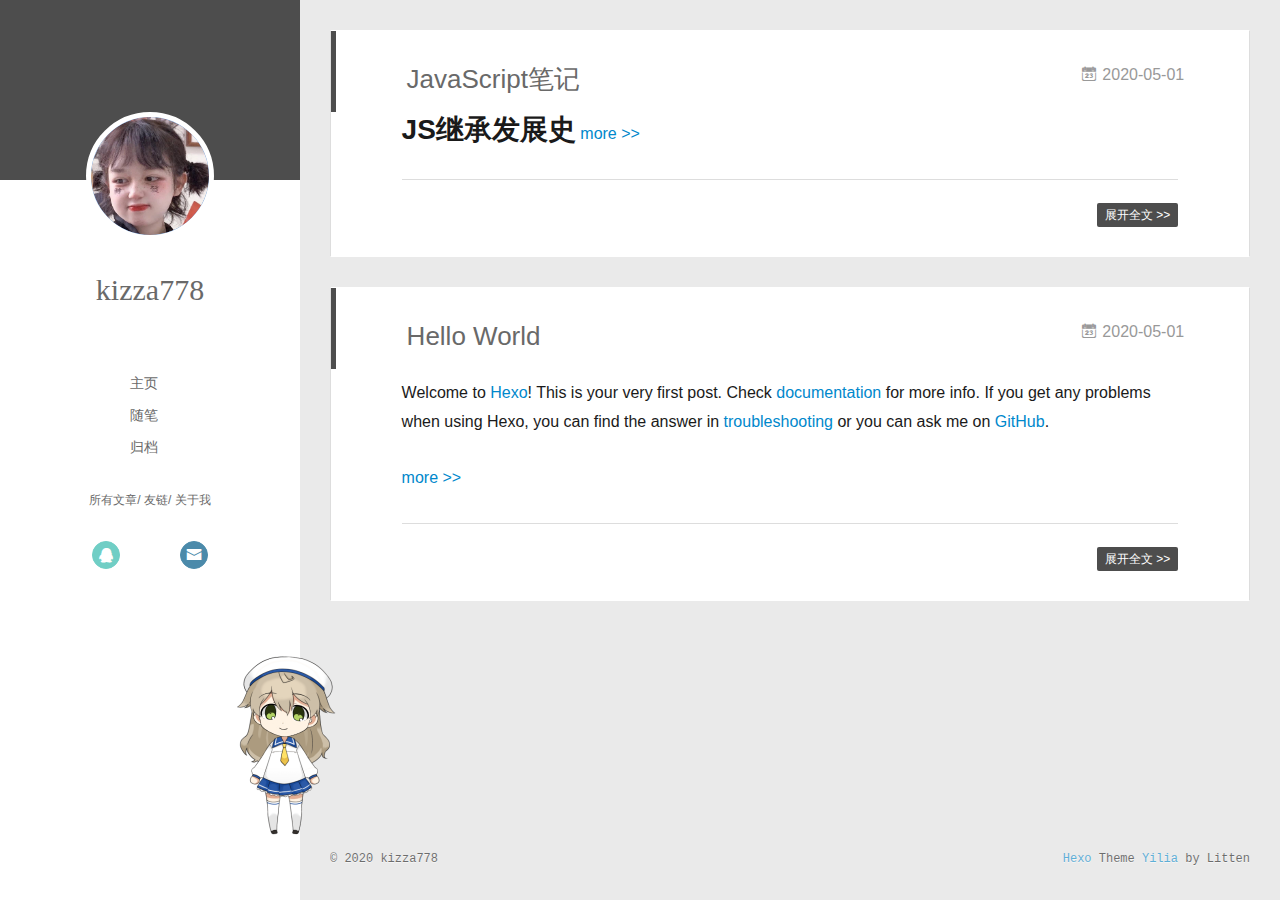
==== commit 47c101af: "Site updated: 2020-05-02 14:23:09" ====
--- a/index.html
+++ b/index.html
@@ -13,13 +13,13 @@
 <meta property="og:url" content="http://yoursite.com/index.html">
 <meta property="og:site_name" content="Hexo">
 <meta property="og:locale" content="en_US">
-<meta property="article:author" content="John Doe">
+<meta property="article:author" content="kizza778">
 <meta name="twitter:card" content="summary">
   
     <link rel="alternative" href="/atom.xml" title="Hexo" type="application/atom+xml">
   
   
-    <link rel="icon" href="/favicon.png">
+    <link rel="icon" href="/assets/favicon.png">
   
   <link rel="stylesheet" type="text/css" href="/./main.0cf68a.css">
   <style type="text/css">
@@ -39,57 +39,63 @@
     <canvas id="anm-canvas" class="anm-canvas"></canvas>
     <div class="left-col" q-class="show:isShow">
       
-<div class="overlay" style="background: #4d4d4d"></div>
+<div class="overlay" style="background: #4d4d4d">
+</div>
 <div class="intrude-less">
 	<header id="header" class="inner">
 		<a href="/" class="profilepic">
-			<img src="" class="js-avatar">
+			<img src="/assets/pic.jpg" class="js-avatar">
 		</a>
 		<hgroup>
-		  <h1 class="header-author"><a href="/">John Doe</a></h1>
+			<h1 class="header-author"><a href="/">kizza778</a></h1>
 		</hgroup>
 		
 
 		<nav class="header-menu">
 			<ul>
 			
-				<li><a href="/">主页</a></li>
-	        
-				<li><a href="/tags/%E9%9A%8F%E7%AC%94/">随笔</a></li>
-	        
+		<li><a href="/">主页</a></li>
+		
+		<li><a href="/tags/%E9%9A%8F%E7%AC%94/">随笔</a></li>
+		
+		<li><a href="/archives/index.html">归档</a></li>
+		
 			</ul>
 		</nav>
 		<nav class="header-smart-menu">
     		
-    			
-    			<a q-on="click: openSlider(e, 'innerArchive')" href="javascript:void(0)">所有文章</a>
-    			
-            
-    			
-    			<a q-on="click: openSlider(e, 'friends')" href="javascript:void(0)">友链</a>
-    			
-            
-    			
-    			<a q-on="click: openSlider(e, 'aboutme')" href="javascript:void(0)">关于我</a>
-    			
-            
+		
+		<a q-on="click: openSlider(e, 'innerArchive')" href="javascript:void(0)">所有文章</a>
+		
+		
+		
+		<a q-on="click: openSlider(e, 'friends')" href="javascript:void(0)">友链</a>
+		
+		
+		
+		<a q-on="click: openSlider(e, 'aboutme')" href="javascript:void(0)">关于我</a>
+		
+		
 		</nav>
 		<nav class="header-nav">
 			<div class="social">
 				
-					<a class="github" target="_blank" href="#" title="github"><i class="icon-github"></i></a>
-		        
-					<a class="weibo" target="_blank" href="#" title="weibo"><i class="icon-weibo"></i></a>
-		        
-					<a class="rss" target="_blank" href="#" title="rss"><i class="icon-rss"></i></a>
-		        
-					<a class="zhihu" target="_blank" href="#" title="zhihu"><i class="icon-zhihu"></i></a>
-		        
+		<a class="qq" target="_blank" href="/assets/qq.jpg" title="qq"><i
+				class="icon-qq"></i></a>
+		
+		<a class="csdn" target="_blank" href="/assets/csdn.jpg" title="csdn"><i
+				class="icon-csdn"></i></a>
+		
+		<a class="mail" target="_blank" href="mailto:995845283@qq.com" title="mail"><i
+				class="icon-mail"></i></a>
+		
 			</div>
+			<!-- 网易云插件 -->
+		<!--  -->
 		</nav>
-	</header>		
+
+	</header>
 </div>
-
     </div>
     <div class="mid-col" q-class="show:isShow,hide:isShow|isFalse">
       
@@ -101,13 +107,15 @@
 	<div class="intrude-less">
 		<header id="header" class="inner">
 			<div class="profilepic">
-				<img src="" class="js-avatar">
+				<img src="/assets/pic.jpg" class="js-avatar">
 			</div>
 			<hgroup>
-			  <h1 class="header-author js-header-author">John Doe</h1>
+			  <h1 class="header-author js-header-author">kizza778</h1>
 			</hgroup>
 			
 			
+			
+				
 			
 				
 			
@@ -118,24 +126,24 @@
 			<nav class="header-nav">
 				<div class="social">
 					
-						<a class="github" target="_blank" href="#" title="github"><i class="icon-github"></i></a>
+						<a class="qq" target="_blank" href="/assets/qq.jpg" title="qq"><i class="icon-qq"></i></a>
 			        
-						<a class="weibo" target="_blank" href="#" title="weibo"><i class="icon-weibo"></i></a>
+						<a class="csdn" target="_blank" href="/assets/csdn.jpg" title="csdn"><i class="icon-csdn"></i></a>
 			        
-						<a class="rss" target="_blank" href="#" title="rss"><i class="icon-rss"></i></a>
-			        
-						<a class="zhihu" target="_blank" href="#" title="zhihu"><i class="icon-zhihu"></i></a>
+						<a class="mail" target="_blank" href="mailto:995845283@qq.com" title="mail"><i class="icon-mail"></i></a>
 			        
 				</div>
 			</nav>
 
 			<nav class="header-menu js-header-menu">
-				<ul style="width: 50%">
+				<ul style="width: 70%">
 				
 				
-					<li style="width: 50%"><a href="/">主页</a></li>
+					<li style="width: 33.333333333333336%"><a href="/">主页</a></li>
 		        
-					<li style="width: 50%"><a href="/tags/%E9%9A%8F%E7%AC%94/">随笔</a></li>
+					<li style="width: 33.333333333333336%"><a href="/tags/%E9%9A%8F%E7%AC%94/">随笔</a></li>
+		        
+					<li style="width: 33.333333333333336%"><a href="/archives/index.html">归档</a></li>
 		        
 				</ul>
 			</nav>
@@ -152,40 +160,30 @@
           <div id="js-content" class="content-ll">
             
   
-    <article id="post-hello-world" class="article article-type-post  article-index" itemscope itemprop="blogPost">
+    <article id="post-我的第一篇博客" class="article article-type-post  article-index" itemscope itemprop="blogPost">
   <div class="article-inner">
     
       <header class="article-header">
         
   
     <h1 itemprop="name">
-      <a class="article-title" href="/2020/05/01/hello-world/">Hello World</a>
+      <a class="article-title" href="/2020/05/01/%E6%88%91%E7%9A%84%E7%AC%AC%E4%B8%80%E7%AF%87%E5%8D%9A%E5%AE%A2/">JavaScript笔记</a>
     </h1>
   
 
         
-        <a href="/2020/05/01/hello-world/" class="archive-article-date">
-  	<time datetime="2020-04-30T23:43:36.720Z" itemprop="datePublished"><i class="icon-calendar icon"></i>2020-05-01</time>
+        <a href="/2020/05/01/%E6%88%91%E7%9A%84%E7%AC%AC%E4%B8%80%E7%AF%87%E5%8D%9A%E5%AE%A2/" class="archive-article-date">
+  	<time datetime="2020-05-01T04:26:35.000Z" itemprop="datePublished"><i class="icon-calendar icon"></i>2020-05-01</time>
 </a>
         
       </header>
     
     <div class="article-entry" itemprop="articleBody">
       
-        <p>Welcome to <a href="https://hexo.io/" target="_blank" rel="noopener">Hexo</a>! This is your very first post. Check <a href="https://hexo.io/docs/" target="_blank" rel="noopener">documentation</a> for more info. If you get any problems when using Hexo, you can find the answer in <a href="https://hexo.io/docs/troubleshooting.html" target="_blank" rel="noopener">troubleshooting</a> or you can ask me on <a href="https://github.com/hexojs/hexo/issues" target="_blank" rel="noopener">GitHub</a>.</p>
-<h2 id="Quick-Start"><a href="#Quick-Start" class="headerlink" title="Quick Start"></a>Quick Start</h2><h3 id="Create-a-new-post"><a href="#Create-a-new-post" class="headerlink" title="Create a new post"></a>Create a new post</h3><figure class="highlight bash"><table><tr><td class="gutter"><pre><span class="line">1</span><br></pre></td><td class="code"><pre><span class="line">$ hexo new <span class="string">"My New Post"</span></span><br></pre></td></tr></table></figure>
-
-<p>More info: <a href="https://hexo.io/docs/writing.html" target="_blank" rel="noopener">Writing</a></p>
-<h3 id="Run-server"><a href="#Run-server" class="headerlink" title="Run server"></a>Run server</h3><figure class="highlight bash"><table><tr><td class="gutter"><pre><span class="line">1</span><br></pre></td><td class="code"><pre><span class="line">$ hexo server</span><br></pre></td></tr></table></figure>
-
-<p>More info: <a href="https://hexo.io/docs/server.html" target="_blank" rel="noopener">Server</a></p>
-<h3 id="Generate-static-files"><a href="#Generate-static-files" class="headerlink" title="Generate static files"></a>Generate static files</h3><figure class="highlight bash"><table><tr><td class="gutter"><pre><span class="line">1</span><br></pre></td><td class="code"><pre><span class="line">$ hexo generate</span><br></pre></td></tr></table></figure>
-
-<p>More info: <a href="https://hexo.io/docs/generating.html" target="_blank" rel="noopener">Generating</a></p>
-<h3 id="Deploy-to-remote-sites"><a href="#Deploy-to-remote-sites" class="headerlink" title="Deploy to remote sites"></a>Deploy to remote sites</h3><figure class="highlight bash"><table><tr><td class="gutter"><pre><span class="line">1</span><br></pre></td><td class="code"><pre><span class="line">$ hexo deploy</span><br></pre></td></tr></table></figure>
-
-<p>More info: <a href="https://hexo.io/docs/one-command-deployment.html" target="_blank" rel="noopener">Deployment</a></p>
-
+        <h1 id="JS继承发展史"><a href="#JS继承发展史" class="headerlink" title="JS继承发展史"></a>JS继承发展史</h1>
+        
+          <a class="article-more-a" href="/2020/05/01/%E6%88%91%E7%9A%84%E7%AC%AC%E4%B8%80%E7%AF%87%E5%8D%9A%E5%AE%A2/#more">more >></a>
+        
       
 
       
@@ -197,7 +195,7 @@
 
       
         <p class="article-more-link">
-          <a class="article-more-a" href="/2020/05/01/hello-world/">展开全文 >></a>
+          <a class="article-more-a" href="/2020/05/01/%E6%88%91%E7%9A%84%E7%AC%AC%E4%B8%80%E7%AF%87%E5%8D%9A%E5%AE%A2/">展开全文 >></a>
         </p>
       
 
@@ -227,6 +225,71 @@
 
 
   
+    <article id="post-hello-world" class="article article-type-post  article-index" itemscope itemprop="blogPost">
+  <div class="article-inner">
+    
+      <header class="article-header">
+        
+  
+    <h1 itemprop="name">
+      <a class="article-title" href="/2020/05/01/hello-world/">Hello World</a>
+    </h1>
+  
+
+        
+        <a href="/2020/05/01/hello-world/" class="archive-article-date">
+  	<time datetime="2020-04-30T23:43:36.720Z" itemprop="datePublished"><i class="icon-calendar icon"></i>2020-05-01</time>
+</a>
+        
+      </header>
+    
+    <div class="article-entry" itemprop="articleBody">
+      
+        <p>Welcome to <a href="https://hexo.io/" target="_blank" rel="noopener">Hexo</a>! This is your very first post. Check <a href="https://hexo.io/docs/" target="_blank" rel="noopener">documentation</a> for more info. If you get any problems when using Hexo, you can find the answer in <a href="https://hexo.io/docs/troubleshooting.html" target="_blank" rel="noopener">troubleshooting</a> or you can ask me on <a href="https://github.com/hexojs/hexo/issues" target="_blank" rel="noopener">GitHub</a>.</p>
+        
+          <a class="article-more-a" href="/2020/05/01/hello-world/#more">more >></a>
+        
+      
+
+      
+    </div>
+    <div class="article-info article-info-index">
+      
+      
+      
+
+      
+        <p class="article-more-link">
+          <a class="article-more-a" href="/2020/05/01/hello-world/">展开全文 >></a>
+        </p>
+      
+
+      
+      <div class="clearfix"></div>
+    </div>
+  </div>
+</article>
+
+<aside class="wrap-side-operation">
+    <div class="mod-side-operation">
+        
+        <div class="jump-container" id="js-jump-container" style="display:none;">
+            <a href="javascript:void(0)" class="mod-side-operation__jump-to-top">
+                <i class="icon-font icon-back"></i>
+            </a>
+            <div id="js-jump-plan-container" class="jump-plan-container" style="top: -11px;">
+                <i class="icon-font icon-plane jump-plane"></i>
+            </div>
+        </div>
+        
+        
+    </div>
+</aside>
+
+
+
+
+  
   
 
 
@@ -237,7 +300,7 @@
   <div class="outer">
     <div id="footer-info">
     	<div class="footer-left">
-    		&copy; 2020 John Doe
+    		&copy; 2020 kizza778
     	</div>
       	<div class="footer-right">
       		<a href="http://hexo.io/" target="_blank">Hexo</a>  Theme <a href="https://github.com/litten/hexo-theme-yilia" target="_blank">Yilia</a> by Litten
@@ -245,6 +308,10 @@
     </div>
   </div>
 </footer>
+
+<!--页面点击小红心-->
+<script type="text/javascript" src="/love.js"></script>
+
     </div>
     <script>
 	var yiliaConfig = {
@@ -474,5 +541,5 @@
 
 </div>
   </div>
-</body>
+<script src="/live2dw/lib/L2Dwidget.min.js?094cbace49a39548bed64abff5988b05"></script><script>L2Dwidget.init({"pluginRootPath":"live2dw/","pluginJsPath":"lib/","pluginModelPath":"assets/","tagMode":false,"log":false,"model":{"jsonPath":"/live2dw/assets/koharu.model.json"},"display":{"position":"left","width":150,"height":300,"hOffset":210,"vOffset":4},"mobile":{"show":false}});</script></body>
 </html>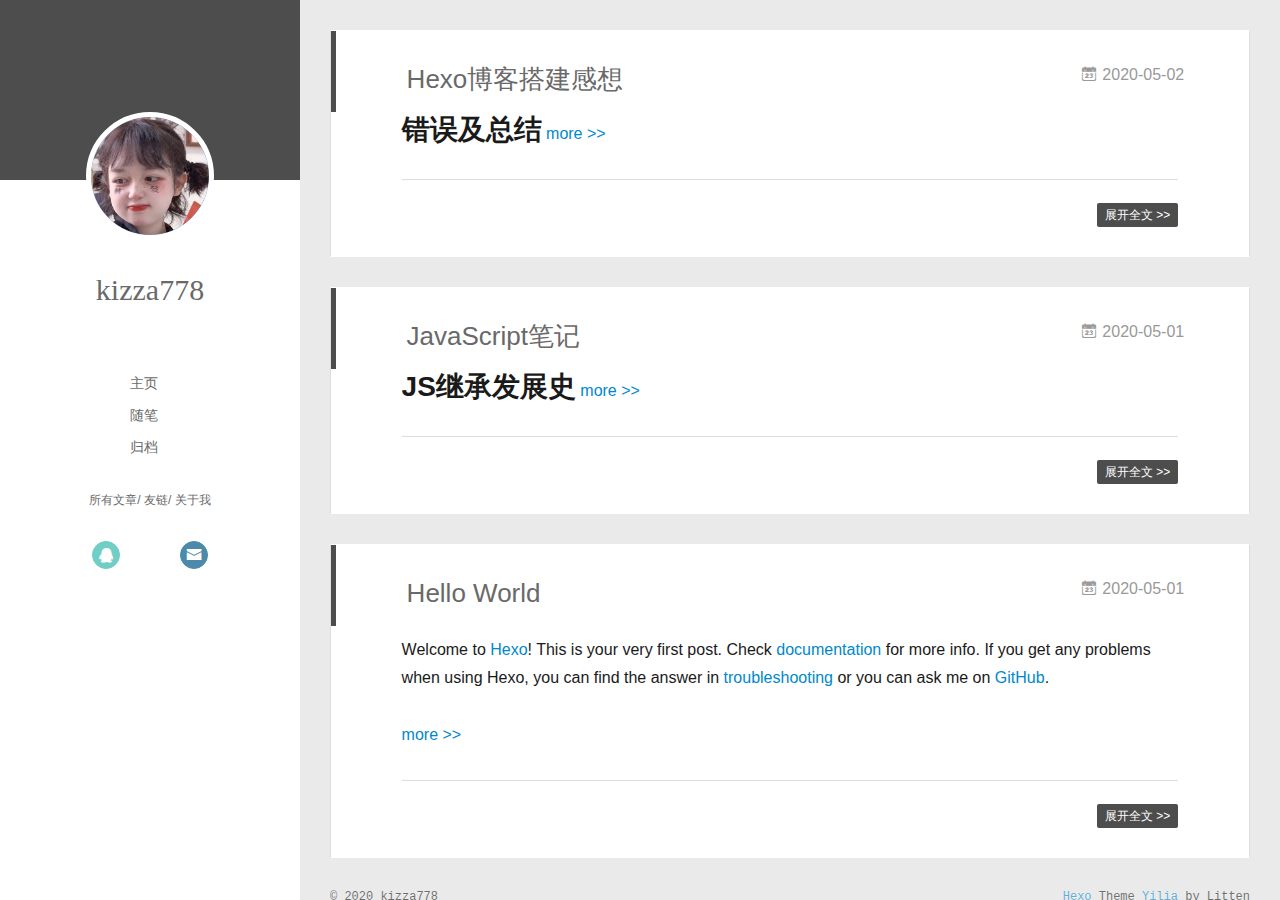
==== commit 67e632e8: "Site updated: 2020-05-25 11:16:01" ====
--- a/index.html
+++ b/index.html
@@ -6,17 +6,17 @@
   <meta name="renderer" content="webkit">
   <meta http-equiv="X-UA-Compatible" content="IE=edge" >
   <link rel="dns-prefetch" href="http://yoursite.com">
-  <title>Hexo</title>
+  <title>kizza</title>
   <meta name="viewport" content="width=device-width, initial-scale=1, maximum-scale=1">
   <meta property="og:type" content="website">
-<meta property="og:title" content="Hexo">
+<meta property="og:title" content="kizza">
 <meta property="og:url" content="http://yoursite.com/index.html">
-<meta property="og:site_name" content="Hexo">
+<meta property="og:site_name" content="kizza">
 <meta property="og:locale" content="en_US">
 <meta property="article:author" content="kizza778">
 <meta name="twitter:card" content="summary">
   
-    <link rel="alternative" href="/atom.xml" title="Hexo" type="application/atom+xml">
+    <link rel="alternative" href="/atom.xml" title="kizza" type="application/atom+xml">
   
   
     <link rel="icon" href="/assets/favicon.png">
@@ -159,6 +159,71 @@
           </div>
           <div id="js-content" class="content-ll">
             
+  
+    <article id="post-Hexo博客搭建感想" class="article article-type-post  article-index" itemscope itemprop="blogPost">
+  <div class="article-inner">
+    
+      <header class="article-header">
+        
+  
+    <h1 itemprop="name">
+      <a class="article-title" href="/2020/05/02/Hexo%E5%8D%9A%E5%AE%A2%E6%90%AD%E5%BB%BA%E6%84%9F%E6%83%B3/">Hexo博客搭建感想</a>
+    </h1>
+  
+
+        
+        <a href="/2020/05/02/Hexo%E5%8D%9A%E5%AE%A2%E6%90%AD%E5%BB%BA%E6%84%9F%E6%83%B3/" class="archive-article-date">
+  	<time datetime="2020-05-02T06:42:35.000Z" itemprop="datePublished"><i class="icon-calendar icon"></i>2020-05-02</time>
+</a>
+        
+      </header>
+    
+    <div class="article-entry" itemprop="articleBody">
+      
+        <h1 id="错误及总结"><a href="#错误及总结" class="headerlink" title="错误及总结"></a>错误及总结</h1>
+        
+          <a class="article-more-a" href="/2020/05/02/Hexo%E5%8D%9A%E5%AE%A2%E6%90%AD%E5%BB%BA%E6%84%9F%E6%83%B3/#more">more >></a>
+        
+      
+
+      
+    </div>
+    <div class="article-info article-info-index">
+      
+      
+      
+
+      
+        <p class="article-more-link">
+          <a class="article-more-a" href="/2020/05/02/Hexo%E5%8D%9A%E5%AE%A2%E6%90%AD%E5%BB%BA%E6%84%9F%E6%83%B3/">展开全文 >></a>
+        </p>
+      
+
+      
+      <div class="clearfix"></div>
+    </div>
+  </div>
+</article>
+
+<aside class="wrap-side-operation">
+    <div class="mod-side-operation">
+        
+        <div class="jump-container" id="js-jump-container" style="display:none;">
+            <a href="javascript:void(0)" class="mod-side-operation__jump-to-top">
+                <i class="icon-font icon-back"></i>
+            </a>
+            <div id="js-jump-plan-container" class="jump-plan-container" style="top: -11px;">
+                <i class="icon-font icon-plane jump-plane"></i>
+            </div>
+        </div>
+        
+        
+    </div>
+</aside>
+
+
+
+
   
     <article id="post-我的第一篇博客" class="article article-type-post  article-index" itemscope itemprop="blogPost">
   <div class="article-inner">
@@ -467,7 +532,7 @@
     
     	<section class="tools-section tools-section-me" q-show="aboutme">
   	  	
-  	  		<div class="aboutme-wrap" id="js-aboutme">很惭愧&lt;br&gt;&lt;br&gt;只做了一点微小的工作&lt;br&gt;谢谢大家</div>
+  	  		<div class="aboutme-wrap" id="js-aboutme">SWPU, CS专业在读 &lt;br&gt; &lt;br&gt; Welcome to my blog &lt;br&gt;Have a nice day！</div>
   	  	
     	</section>
     
@@ -541,5 +606,5 @@
 
 </div>
   </div>
-<script src="/live2dw/lib/L2Dwidget.min.js?094cbace49a39548bed64abff5988b05"></script><script>L2Dwidget.init({"pluginRootPath":"live2dw/","pluginJsPath":"lib/","pluginModelPath":"assets/","tagMode":false,"log":false,"model":{"jsonPath":"/live2dw/assets/koharu.model.json"},"display":{"position":"left","width":150,"height":300,"hOffset":210,"vOffset":4},"mobile":{"show":false}});</script></body>
+</body>
 </html>--- a/main.0cf68a.css
+++ b/main.0cf68a.css
@@ -1 +1 @@
-.clearfix:after,.clearfix:before{content:"";display:table}.clearfix:after{clear:both}.left-col.show{box-shadow:0 0 6px 0 rgba(0,0,0,.75)}.mid-col,.mid-col.show .article,.tools-col,.tools-col .tools-section .search-tag.tagcloud .article-tag-list,.tools-col .tools-section .search-ul .search-tag span:hover,.tools-col .tools-section .search-ul .search-time span:hover,.tools-col .tools-section .search-ul .search-title:hover,.tools-col .tools-section .search-wrap .icon{transition:all .2s ease-in;-ms-transition:all .2s ease-in}@-webkit-keyframes leftIn{0%,60%,75%,90%,to{-webkit-animation-timing-function:cubic-bezier(.215,.61,.355,1);animation-timing-function:cubic-bezier(.215,.61,.355,1)}0%{-webkit-transform:translateZ(0);transform:translateZ(0)}60%{-webkit-transform:translate3d(358px,0,0);transform:translate3d(358px,0,0)}75%{-webkit-transform:translate3d(323px,0,0);transform:translate3d(323px,0,0)}90%{-webkit-transform:translate3d(338px,0,0);transform:translate3d(338px,0,0)}to{-webkit-transform:translate3d(333px,0,0);transform:translate3d(333px,0,0)}}@keyframes leftIn{0%,60%,75%,90%,to{-webkit-animation-timing-function:cubic-bezier(.215,.61,.355,1);animation-timing-function:cubic-bezier(.215,.61,.355,1)}0%{-webkit-transform:translateZ(0);transform:translateZ(0)}60%{-webkit-transform:translate3d(358px,0,0);transform:translate3d(358px,0,0)}75%{-webkit-transform:translate3d(323px,0,0);transform:translate3d(323px,0,0)}90%{-webkit-transform:translate3d(338px,0,0);transform:translate3d(338px,0,0)}to{-webkit-transform:translate3d(333px,0,0);transform:translate3d(333px,0,0)}}.mid-col.show{-webkit-animation-duration:.8s;animation-duration:.8s;-webkit-animation-fill-mode:both;animation-fill-mode:both;-webkit-animation-name:leftIn;animation-name:leftIn}@-webkit-keyframes leftOut{0%,60%,75%,90%,to{-webkit-animation-timing-function:cubic-bezier(.215,.61,.355,1);animation-timing-function:cubic-bezier(.215,.61,.355,1)}0%{-webkit-transform:translate3d(333px,0,0);transform:translate3d(333px,0,0)}60%{-webkit-transform:translate3d(-25px,0,0);transform:translate3d(-25px,0,0)}75%{-webkit-transform:translate3d(10px,0,0);transform:translate3d(10px,0,0)}90%{-webkit-transform:translate3d(-5px,0,0);transform:translate3d(-5px,0,0)}to{-webkit-transform:translateZ(0);transform:translateZ(0)}}@keyframes leftOut{0%,60%,75%,90%,to{-webkit-animation-timing-function:cubic-bezier(.215,.61,.355,1);animation-timing-function:cubic-bezier(.215,.61,.355,1)}0%{-webkit-transform:translate3d(333px,0,0);transform:translate3d(333px,0,0)}60%{-webkit-transform:translate3d(-25px,0,0);transform:translate3d(-25px,0,0)}75%{-webkit-transform:translate3d(10px,0,0);transform:translate3d(10px,0,0)}90%{-webkit-transform:translate3d(-5px,0,0);transform:translate3d(-5px,0,0)}to{-webkit-transform:translateZ(0);transform:translateZ(0)}}.mid-col.hide{-webkit-animation-duration:.8s;animation-duration:.8s;-webkit-animation-name:leftOut;animation-name:leftOut}@-webkit-keyframes smallLeftIn{0%,60%,75%,90%,to{-webkit-animation-timing-function:cubic-bezier(.215,.61,.355,1);animation-timing-function:cubic-bezier(.215,.61,.355,1)}0%{-webkit-transform:translateZ(0);transform:translateZ(0)}60%{-webkit-transform:translate3d(325px,0,0);transform:translate3d(325px,0,0)}75%{-webkit-transform:translate3d(290px,0,0);transform:translate3d(290px,0,0)}90%{-webkit-transform:translate3d(305px,0,0);transform:translate3d(305px,0,0)}to{-webkit-transform:translate3d(300px,0,0);transform:translate3d(300px,0,0)}}@keyframes smallLeftIn{0%,60%,75%,90%,to{-webkit-animation-timing-function:cubic-bezier(.215,.61,.355,1);animation-timing-function:cubic-bezier(.215,.61,.355,1)}0%{-webkit-transform:translateZ(0);transform:translateZ(0)}60%{-webkit-transform:translate3d(325px,0,0);transform:translate3d(325px,0,0)}75%{-webkit-transform:translate3d(290px,0,0);transform:translate3d(290px,0,0)}90%{-webkit-transform:translate3d(305px,0,0);transform:translate3d(305px,0,0)}to{-webkit-transform:translate3d(300px,0,0);transform:translate3d(300px,0,0)}}.tools-col.show{-webkit-animation-duration:.8s;animation-duration:.8s;-webkit-animation-fill-mode:both;animation-fill-mode:both;-webkit-animation-name:smallLeftIn;animation-name:smallLeftIn}@-webkit-keyframes smallleftOut{0%,60%,75%,90%,to{-webkit-animation-timing-function:cubic-bezier(.215,.61,.355,1);animation-timing-function:cubic-bezier(.215,.61,.355,1)}0%{-webkit-transform:translate3d(333px,0,0);transform:translate3d(333px,0,0)}60%{-webkit-transform:translate3d(-25px,0,0);transform:translate3d(-25px,0,0)}75%{-webkit-transform:translate3d(10px,0,0);transform:translate3d(10px,0,0)}90%{-webkit-transform:translate3d(-5px,0,0);transform:translate3d(-5px,0,0)}to{-webkit-transform:translateZ(0);transform:translateZ(0)}}@keyframes smallleftOut{0%,60%,75%,90%,to{-webkit-animation-timing-function:cubic-bezier(.215,.61,.355,1);animation-timing-function:cubic-bezier(.215,.61,.355,1)}0%{-webkit-transform:translate3d(333px,0,0);transform:translate3d(333px,0,0)}60%{-webkit-transform:translate3d(-25px,0,0);transform:translate3d(-25px,0,0)}75%{-webkit-transform:translate3d(10px,0,0);transform:translate3d(10px,0,0)}90%{-webkit-transform:translate3d(-5px,0,0);transform:translate3d(-5px,0,0)}to{-webkit-transform:translateZ(0);transform:translateZ(0)}}.tools-col.hide{-webkit-animation-duration:.8s;animation-duration:.8s;-webkit-animation-fill-mode:both;animation-fill-mode:both;-webkit-animation-name:smallleftOut;animation-name:smallleftOut}html{-ms-text-size-adjust:100%;-webkit-text-size-adjust:100%;-webkit-tap-highlight-color:transparent;height:100%}body{margin:0;font-size:14px;font-family:Helvetica Neue,Helvetica,STHeiTi,Arial,sans-serif;line-height:1.5;color:#333;background-color:#fff;min-height:100%}article,aside,details,figcaption,figure,footer,header,hgroup,main,menu,nav,section,summary{display:block}audio,canvas,progress,video{display:inline-block}audio:not([controls]){display:none;height:0}progress{vertical-align:baseline}[hidden],template{display:none}a{background:transparent;text-decoration:none;color:#08c}a:active{outline:0}abbr[title]{border-bottom:1px dotted}b,strong{font-weight:700}dfn{font-style:italic}mark{background:#ff0;color:#000}small{font-size:80%}sub,sup{font-size:75%;line-height:0;position:relative;vertical-align:baseline}sup{top:-.5em}sub{bottom:-.25em}img{border:0;vertical-align:middle;max-width:100%}svg:not(:root){overflow:hidden}pre{overflow:auto;white-space:pre;white-space:pre-wrap;word-wrap:break-word}code,kbd,pre,samp{font-family:monospace,monospace;font-size:1em}button,input,optgroup,select,textarea{color:inherit;font:inherit;margin:0;vertical-align:middle}button,input,select{overflow:visible}button,select{text-transform:none}button,html input[type=button],input[type=reset],input[type=submit]{-webkit-appearance:button;cursor:pointer}[disabled]{cursor:default}button::-moz-focus-inner,input::-moz-focus-inner{border:0;padding:0}input{line-height:normal}input[type=checkbox],input[type=radio]{box-sizing:border-box;padding:0}input[type=number]::-webkit-inner-spin-button,input[type=number]::-webkit-outer-spin-button{height:auto}input[type=search]{-webkit-appearance:textfield;box-sizing:border-box}input[type=search]::-webkit-search-cancel-button,input[type=search]::-webkit-search-decoration{-webkit-appearance:none}fieldset{border:1px solid silver;margin:0 2px;padding:.35em .625em .75em}legend{border:0;padding:0}textarea{overflow:auto;resize:vertical;vertical-align:top}optgroup{font-weight:700}button,input,select,textarea{outline:0}input,textarea{-webkit-user-modify:read-write-plaintext-only}input::-ms-clear,input::-ms-reveal{display:none}input::-moz-placeholder,textarea::-moz-placeholder{color:#999}input:-ms-input-placeholder,textarea:-ms-input-placeholder{color:#999}input::-webkit-input-placeholder,textarea::-webkit-input-placeholder{color:#999}.placeholder{color:#999}table{border-collapse:collapse;border-spacing:0}td,th{padding:0}blockquote,figure,form,h1,h2,h3,h4,h5,h6,p{margin:0}dd,dl,li,ol,ul{margin:0;padding:0}ol,ul{list-style:none outside none}h1,h2,h3{line-height:2;font-weight:400}h1{font-size:18px}h2{font-size:16px}h3{font-size:14px}i{font-style:normal}*{box-sizing:border-box}@font-face{font-family:iconfont;src:url(./fonts/iconfont.b322fa.eot);src:url(./fonts/iconfont.b322fa.eot#iefix) format("embedded-opentype"),url(./fonts/iconfont.8c627f.woff) format("woff"),url(./fonts/iconfont.16acc2.ttf) format("truetype"),url(./fonts/iconfont.45d7ee.svg#iconfont) format("svg")}[class*=" icon-"],[class^=icon-]{font-family:iconfont!important;speak:none;font-size:16px;font-style:normal;font-weight:400;font-variant:normal;text-transform:none;line-height:1;-webkit-font-smoothing:antialiased;-moz-osx-font-smoothing:grayscale}.icon-twitter:before{content:"\E600"}.icon-facebook:before{content:"\E601"}.icon-clock:before{content:"\E602"}.icon-mail:before{content:"\E609"}.icon-link:before{content:"\E6AB"}.icon-search:before{content:"\E65B"}.icon-smile:before{content:"\E64A"}.icon-roundrightfill:before{content:"\E65A"}.icon-list:before{content:"\E682"}.icon-book:before{content:"\E6FE"}.icon-home:before{content:"\E6BB"}.icon-share:before{content:"\E618"}.icon-back:before{content:"\E625"}.icon-qq:before{content:"\E62D"}.icon-weibo:before{content:"\E619"}.icon-segmentfault:before{content:"\E603"}.icon-sort:before{content:"\E700"}.icon-jianshu:before{content:"\E613"}.icon-circle-left:before{content:"\E71F"}.icon-circle-right:before{content:"\E720"}.icon-loading:before{content:"\E614"}.icon-acfun:before{content:"\E604"}.icon-close:before{content:"\E60C"}.icon-tumblr:before{content:"\E6B0"}.icon-calendar:before{content:"\E667"}.icon-rss:before{content:"\E877"}.icon-price-tags:before{content:"\E6F9"}.icon-quo-left:before{content:"\E7F5"}.icon-quo-right:before{content:"\E7F6"}.icon-back1:before{content:"\E64E"}.icon-github:before{content:"\E735"}.icon-film:before{content:"\E7B7"}.icon-weixin:before{content:"\E61F"}.icon-qzone:before{content:"\E680"}.icon-category:before{content:"\E605"}.icon-douban:before{content:"\E64C"}.icon-roundleftfill:before{content:"\E799"}.icon-tuding:before{content:"\E651"}.icon-zhihu:before{content:"\E61B"}.icon-linkedin:before{content:"\E6D4"}.icon-google:before{content:"\E635"}.icon-plane:before{content:"\E62F"}.icon-bilibili:before{content:"\E622"}.icon-psn:before{content:"\E6C7"}body,button,input,select,textarea{color:#1a1a1a;font-family:lucida grande,lucida sans unicode,lucida,helvetica,Hiragino Sans GB,Microsoft YaHei,WenQuanYi Micro Hei,sans-serif;font-size:16px;font-size:1rem;line-height:1.75}body{overflow-y:hidden;background:#eaeaea}#container,body,html{height:100%;overflow-x:hidden;overflow-y:auto}#mobile-nav{display:none}#container{position:relative;min-height:100%}#container .anm-canvas{display:none}#container.show .anm-canvas{display:block;position:fixed}.body-wrap{margin-bottom:80px}.mid-col{position:absolute;right:0;min-height:100%;background:#eaeaea;left:300px;width:auto}.mid-col.show{background:none;opacity:.9}.mid-col.show .article{background:hsla(0,0%,100%,.3)}.left-col{background:#fff;width:300px;position:fixed;opacity:1;transition:all .2s ease-in;height:100%;z-index:999}.left-col .overlay{width:100%;height:180px;position:absolute}.left-col .intrude-less{width:76%;text-align:center;margin:112px auto 0}.left-col #header{width:100%;height:300px;position:relative;border-bottom:1px solid color-border}.left-col #header a{color:#696969}.left-col #header a:hover{color:#b0a0aa}.left-col #header .header-subtitle{text-align:center;color:#999;font-size:14px;line-height:25px;overflow:hidden;text-overflow:ellipsis;display:-webkit-box;-webkit-line-clamp:2;-webkit-box-orient:vertical}.left-col #header .header-menu{font-weight:300;line-height:31px;text-transform:uppercase;float:none;min-height:150px;margin-left:-12px;text-align:center;display:-webkit-box;-webkit-box-orient:horizontal;-webkit-box-pack:center;-webkit-box-align:center}.left-col #header .header-menu li{cursor:default}.left-col #header .header-menu li a{font-size:14px;min-width:300px}.left-col #header .header-smart-menu{font-size:12px;margin-bottom:20px}.left-col #header .header-smart-menu a:after{content:"/"}.left-col #header .header-smart-menu a:last-child:after{content:""}.left-col #header .profilepic{display:block;border:5px solid #fff;border-radius:300px;width:128px;height:128px;margin:0 auto;position:relative;overflow:hidden;background:#88acdb;-webkit-transition:all .2s ease-in;display:-webkit-box;-webkit-box-orient:horizontal;-webkit-box-pack:center;-webkit-box-align:center;text-align:center}.left-col #header .profilepic img{border-radius:300px;opacity:1;-webkit-transition:all .2s ease-in}.left-col #header .profilepic img.show{width:100%;height:100%;opacity:1}.left-col #header .header-author{text-align:center;margin:.67em 0;font-family:Roboto,serif;font-size:30px;transition:.3s}::-webkit-scrollbar{width:10px;height:10px}::-webkit-scrollbar-button{width:0;height:0}::-webkit-scrollbar-button:end:decrement,::-webkit-scrollbar-button:start:increment{display:none}::-webkit-scrollbar-corner{display:block}::-webkit-scrollbar-thumb{border-radius:8px;background-color:rgba(0,0,0,.2)}::-webkit-scrollbar-thumb:hover{border-radius:8px;background-color:rgba(0,0,0,.5)}::-webkit-scrollbar-thumb,::-webkit-scrollbar-track{border-right:1px solid transparent;border-left:1px solid transparent}::-webkit-scrollbar-track:hover{background-color:rgba(0,0,0,.15)}::-webkit-scrollbar-button:start{width:10px;height:10px;background:url(./img/scrollbar_arrow.png) no-repeat 0 0}::-webkit-scrollbar-button:start:hover{background:url(./img/scrollbar_arrow.png) no-repeat -15px 0}::-webkit-scrollbar-button:start:active{background:url(./img/scrollbar_arrow.png) no-repeat -30px 0}::-webkit-scrollbar-button:end{width:10px;height:10px;background:url(./img/scrollbar_arrow.png) no-repeat 0 -18px}::-webkit-scrollbar-button:end:hover{background:url(./img/scrollbar_arrow.png) no-repeat -15px -18px}::-webkit-scrollbar-button:end:active{background:url(./img/scrollbar_arrow.png) no-repeat -30px -18px}.article-entry .highlight,.article-entry pre{background:#272822;margin:10px 0;padding:10px;overflow:auto;color:#fff;font-size:.9em;line-height:22.400000000000002px}.article-entry .gist .gist-file .gist-data .line-numbers,.article-entry .highlight .gutter pre,.article-entry .highlight .gutter pre .line{color:#666}.article-entry code,.article-entry pre{font-family:Source Code Pro,Consolas,Monaco,Menlo,monospace}.article-entry code{background:#eee;padding:0 .3em;border:none}.article-entry pre code{background:none;text-shadow:none;padding:0;color:#fff}.article-entry .highlight{border-radius:4px}.article-entry .highlight pre{border:none;margin:0;padding:0}.article-entry .highlight table{margin:0;width:auto}.article-entry .highlight td{border:none;padding:0}.article-entry .highlight figcaption{color:highlight-comment;line-height:1em;margin-bottom:1em}.article-entry .highlight figcaption:after,.article-entry .highlight figcaption:before{content:"";display:table}.article-entry .highlight figcaption:after{clear:both}.article-entry .highlight figcaption a{float:right}.article-entry .highlight .gutter pre{text-align:right;padding-right:20px}.article-entry .highlight .gutter pre .line{text-shadow:none}.article-entry .highlight .line{color:#fff;min-height:19px}.article-entry .gist{margin:0 -20px;border-style:solid;border-color:#ddd;border-width:1px 0;background:#272822;padding:15px 20px 15px 0}.article-entry .gist .gist-file{border:none;font-family:Source Code Pro,Consolas,Monaco,Menlo,monospace;margin:0}.article-entry .gist .gist-file .gist-data{background:none;border:none}.article-entry .gist .gist-file .gist-data .line-numbers{background:none;border:none;padding:0 20px 0 0}.article-entry .gist .gist-file .gist-data .line-data{padding:0!important}.article-entry .gist .gist-file .highlight{margin:0;padding:0;border:none}.article-entry .gist .gist-file .gist-meta{background:#272822;color:highlight-comment;font:.85em Helvetica Neue,Helvetica,Arial,sans-serif;text-shadow:0 0;padding:0;margin-top:1em;margin-left:20px}.article-entry .gist .gist-file .gist-meta a{color:#258fb8;font-weight:400}.article-entry .gist .gist-file .gist-meta a:hover{text-decoration:underline}pre .comment{color:#75715e}pre .class .params,pre .function .keyword,pre .keyword{color:#66d9ef}pre .css .value,pre .doctype,pre .function,pre .params,pre .tag{color:#fff}pre .at_rule,pre .at_rule .keyword,pre .css~* .tag,pre .preprocessor,pre .preprocessor .keyword,pre .title{color:#f92672}pre .attribute,pre .built_in,pre .class,pre .css~* .class,pre .function .title{color:#a6e22e}pre .string,pre .value{color:#e6db74}pre .number{color:#7163d7}pre .css~* .id,pre .id{color:#fd971f}#header .tagcloud a{color:#fff}.tagcloud a{display:inline-block;text-decoration:none;font-weight:400;font-size:10px;color:#fff;height:18px;line-height:18px;float:left;padding:0 5px 0 10px;position:relative;border-radius:0 5px 5px 0;margin:5px 9px 5px 8px;font-family:Menlo,Monaco,Andale Mono,lucida console,Courier New,monospace}.tagcloud a:hover{opacity:.8}.tagcloud a:before{content:" ";width:0;height:0;position:absolute;top:0;left:-18px;border:9px solid transparent}.tagcloud a:after{content:" ";width:4px;height:4px;background-color:#fff;border-radius:4px;box-shadow:0 0 0 1px rgba(0,0,0,.3);position:absolute;top:7px;left:2px}.tagcloud a.color1{background:#ff945c}.tagcloud a.color1:before{border-right-color:#ff945c}.tagcloud a.color2{background:#cc8167}.tagcloud a.color2:before{border-right-color:#cc8167}.tagcloud a.color3{background:#ba8f6c}.tagcloud a.color3:before{border-right-color:#ba8f6c}.tagcloud a.color4{background:#94635c}.tagcloud a.color4:before{border-right-color:#94635c}.tagcloud a.color5{background:#7b5d5f}.tagcloud a.color5:before{border-right-color:#7b5d5f}.article-tag-list .article-tag-list-item{float:left}.article-pop-out .icon-tuding{color:#999;float:left;margin-right:10px;margin-top:6px}.article-category,.article-category .article-tag-list,.article-tag,.article-tag .article-tag-list{float:left}.article-category .icon,.article-tag .icon{color:#999;float:left;margin-right:10px;margin-top:6px}.article-pop-out{float:left}.archive-article-date{color:#999;margin-right:7.6923%;float:right}.archive-article-date .icon{margin:5px 5px 5px 0}.glass{background-color:rgba(54,70,93,.9);z-index:998;transition:opacity .15s;width:100%;height:100%;display:none}.glass,.tagcloud-ctn{left:0;opacity:1;bottom:0;position:fixed;right:0;top:0}.tagcloud-ctn{z-index:90120;background-size:100% 100%}.tagcloud-ctn .tagcloud-global{position:fixed;top:50%;left:50%;margin-top:-115px;margin-left:-315px;width:630px}.tagcloud-ctn .tagcloud-global a{width:80px;height:80px;border-radius:50%;background:#f2992e;color:#fff;display:block;float:left;line-height:80px;text-align:center}.tagcloud-ctn .tagcloud-global .tab-post-types .tab-post-type:first-child .post-type-icon{background:#f2992e}.tagcloud-ctn .tagcloud-global .tab-post-types .tab-post-type:nth-child(2) .post-type-icon{background:#56bc8a}.tagcloud-ctn .tagcloud-global .tab-post-types .tab-post-type:nth-child(3) .post-type-icon{background:#4aa8d8}.tagcloud-ctn .tagcloud-global .tab-post-types .tab-post-type:nth-child(4) .post-type-icon{background:#a77dc2}.tagcloud-ctn .tagcloud-global .tab-post-types .tab-post-type:nth-child(5) .post-type-icon{background:#dd765d}#header .header-nav{width:100%;position:absolute;transition:-webkit-transform .3s ease-in;transition:transform .3s ease-in;transition:transform .3s ease-in,-webkit-transform .3s ease-in}#header .header-nav .social{margin-top:10px;text-align:center;display:-webkit-box;display:-ms-flexbox;display:flex;-ms-flex-wrap:wrap;flex-wrap:wrap;-webkit-box-pack:center;-ms-flex-pack:center;justify-content:center}#header .header-nav .social a{border-radius:50%;display:-moz-inline-stack;display:inline-block;vertical-align:middle;*vertical-align:auto;zoom:1;*display:inline;margin:0 8px 15px;transition:.3s;text-align:center;color:#fff;opacity:.7;width:28px;height:28px;line-height:26px}#header .header-nav .social a:hover{opacity:1}#header .header-nav .social a.weibo{background:#aaf;border:1px solid #aaf}#header .header-nav .social a.weibo:hover{border:1px solid #aaf}#header .header-nav .social a.segmentfault{background:#009a61;border:1px solid #009a61}#header .header-nav .social a.segmentfault:hover{border:1px solid #009a61}#header .header-nav .social a.rss{background:#ef7522;border:1px solid #ef7522}#header .header-nav .social a.rss:hover{border:1px solid #cf5d0f}#header .header-nav .social a.github{background:#afb6ca;border:1px solid #afb6ca}#header .header-nav .social a.github:hover{border:1px solid #909ab6}#header .header-nav .social a.facebook{background:#3b5998;border:1px solid #3b5998}#header .header-nav .social a.facebook:hover{border:1px solid #2d4373}#header .header-nav .social a.google{background:#c83d20;border:1px solid #c83d20}#header .header-nav .social a.google:hover{border:1px solid #9c3019}#header .header-nav .social a.twitter{background:#55cff8;border:1px solid #55cff8}#header .header-nav .social a.twitter:hover{border:1px solid #24c1f6}#header .header-nav .social a.linkedin{background:#005a87;border:1px solid #005a87}#header .header-nav .social a.linkedin:hover{border:1px solid #006b98}#header .header-nav .social a.acfun{background:#fd4c5d;border:1px solid #fd4c5d}#header .header-nav .social a.acfun:hover{border:1px solid #fd4c5d}#header .header-nav .social a.bilibili{background:#e15280;border:1px solid #e15280}#header .header-nav .social a.bilibili:hover{border:1px solid #e15280}#header .header-nav .social a.zhihu{background:#0078d8;border:1px solid #0078d8}#header .header-nav .social a.zhihu:hover{border:1px solid #0078d8}#header .header-nav .social a.douban{background:#06c611;border:1px solid #06c611}#header .header-nav .social a.douban:hover{border:1px solid #06c611}#header .header-nav .social a.mail{background:#005a87;border:1px solid #005a87}#header .header-nav .social a.mail:hover{border:1px solid #006b98}#header .header-nav .social a.jianshu{background:#ff5722;border:1px solid #ff5722}#header .header-nav .social a.jianshu:hover{border:1px solid #ff5722}#header .header-nav .social a.weixin{background:#4caf50;border:1px solid #4caf50}#header .header-nav .social a.weixin:hover{border:1px solid #4caf50}#header .header-nav .social a.qq{background:#34baad;border:1px solid #34baad}#header .header-nav .social a.qq:hover{border:1px solid #34baad}#header .header-nav .social a.psn{background:#086ef6;border:1px solid #086ef6}#header .header-nav .social a.psn:hover{border:1px solid #086ef6}#page-nav{text-align:center;margin-top:30px}#page-nav .page-number{width:20px;height:25px;background:#4d4d4d;display:inline-block;color:#fff;line-height:25px;font-size:12px;margin:0 5px 30px;border-radius:2px}#page-nav .page-number:hover{background:#5e5e5e}#page-nav .current{background:#88acdb;cursor:default}#page-nav .current:hover{background:#88acdb}#page-nav .extend{color:#4d4d4d;margin:0 27px;opacity:1}#page-nav .extend:hover{color:#5e5e5e}#page-nav:hover .extend{opacity:1}.archives-wrap{position:relative;margin:0 30px;padding-right:60px;border-bottom:1px solid #eee;background:#fff}.archives-wrap:first-child{margin-top:30px}.archives-wrap:last-child{margin-bottom:80px}.archives-wrap .archive-year-wrap{line-height:35px;width:200px;position:absolute;padding-top:15px;font-size:1.8em;z-index:1}.archives-wrap .archive-year-wrap a{color:#666;font-weight:700;padding-left:48px}.archives{position:relative}.archives .article-info{border:none}.archives .archive-article{margin-left:200px;padding:20px 0;border-bottom:1px solid #eee;border-top:1px solid #fff;position:relative}.archives .archive-article:first-child{border-top:none}.archives .archive-article:last-child{border-bottom:none}.archives .archive-article-title{font-size:16px;color:#333;transition:color .3s}.archives .archive-article-title:hover{color:#657b83}.archives .archive-article-title span{display:block;color:#a8a8a8;font-size:12px;line-height:14px;height:7px;padding-left:2px}.archives .archive-article-title span:before{display:inline-block;content:"\201C";font-family:serif;font-size:30px;float:left;margin:4px 4px 0 -12px;color:#c8c8c8}.archive-article-inner .icon-clock{margin-right:5px}.archive-article-inner .archive-article-header{position:relative;min-height:36px}.archive-article-inner .article-meta{position:relative;float:right;margin-top:-10px;color:#555;background:none;text-align:right;width:auto}.archive-article-inner .article-meta .article-date time{color:#aaa}.archive-article-inner .article-meta .archive-article-date,.archive-article-inner .article-meta .article-tag-list{margin-right:30px;display:-moz-inline-stack;display:inline-block;vertical-align:middle;zoom:1;color:#666;font-size:14px}.archive-article-inner .article-meta .archive-article-date{cursor:default;font-size:12px;margin-bottom:5px;margin-top:-10px;margin-right:0}.archive-article-inner .article-meta .article-category:before{float:left;margin-top:1px;left:15px}.archive-article-inner .article-meta .article-category .article-category-link{width:auto;max-width:83px;padding-left:10px}.archive-article-inner .article-meta .article-tag-list{margin-top:0}.archive-article-inner .article-meta .article-tag-list:before{left:15px}.archive-article-inner .article-meta .article-tag-list .article-tag-list-item{display:inline-block;width:auto;max-width:83px;padding-left:8px;font-size:12px}.tools-col{width:300px;height:100%;position:fixed;left:0;top:0;z-index:0;padding:0;opacity:0;-webkit-overflow-scrolling:touch;overflow-scrolling:touch}.tools-col.show{opacity:1}.tools-col.hide{z-index:0}.tools-col .tools-nav{display:none}.tools-col .tools-section,.tools-col .tools-wrap{height:100%;color:#e5e5e5;width:360px;overflow:hidden;overflow-y:auto}.tools-col .tools-section ::-webkit-scrollbar,.tools-col .tools-wrap ::-webkit-scrollbar{display:none}.tools-col .tools-section .search-wrap{width:310px;margin:20px 20px 10px;position:relative}.tools-col .tools-section .search-wrap .search-ipt{width:310px;color:#fff;background:none;border:none;border-bottom:2px solid #fff;font-family:Roboto,serif}.tools-col .tools-section .search-wrap .icon{position:absolute;right:0;top:7px;color:#fff;cursor:pointer}.tools-col .tools-section .search-wrap .icon:hover{-webkit-transform:scale(1.2);transform:scale(1.2)}.tools-col .tools-section .search-wrap ::-webkit-input-placeholder{color:#ededed}.tools-col .tools-section .search-tag.tagcloud{text-align:center;position:relative}.tools-col .tools-section .search-tag.tagcloud .search-tag-wording{font-size:12px;float:right;margin:4px 75px 0 0}.tools-col .tools-section .search-tag.tagcloud .search-switch{width:40px;height:25px;display:block}.tools-col .tools-section .search-tag.tagcloud .search-switch input{width:40px;height:14px;position:absolute;top:0;right:30px;z-index:2;border:0;background:0 0;-webkit-appearance:none;outline:0}.tools-col .tools-section .search-tag.tagcloud .search-switch input:before{content:"";width:40px;height:14px;border:1px solid #bdcabc;background-color:#fdfdfd;border-radius:20px;cursor:pointer;display:inline-block;position:relative;vertical-align:middle;box-sizing:content-box;box-shadow:inset 0 0 0 0 #dfdfdf;transition:border .4s,box-shadow .4s;background-clip:content-box}.tools-col .tools-section .search-tag.tagcloud .search-switch input:checked:before{border-color:#64bd63;box-shadow:inset 0 0 0 .16rem #64bd63;background-color:#64bd63;transition:border .4s,box-shadow .4s,background-color 1.2s}.tools-col .tools-section .search-tag.tagcloud .search-switch input:checked:after{left:27px;background:#fff}.tools-col .tools-section .search-tag.tagcloud .search-switch input:after{content:"";width:14px;height:14px;position:absolute;top:16px;left:2px;-webkit-transform:translateY(-50%);border-radius:100%;background-color:#91c0f1;box-shadow:0 1px 1px rgba(0,0,0,.4);transition:left .2s;cursor:pointer}.tools-col .tools-section .search-tag.tagcloud .article-tag-list{display:none;margin:15px 10px 0;padding:10px;background:hsla(0,0%,100%,.2)}.tools-col .tools-section .search-tag.tagcloud .article-tag-list.show{display:block}.tools-col .tools-section .search-tag.tagcloud .a{float:none}.tools-col .tools-section .search-ul{margin-top:10px;color:rgba(77,77,77,.75);-webkit-overflow-scrolling:touch;overflow-scrolling:touch;overflow-y:auto}.tools-col .tools-section .search-ul .search-li{padding:10px 20px;border-bottom:1px dotted #dcdcdc}.tools-col .tools-section .search-ul .search-li:hover{background:hsla(0,0%,100%,.2)}.tools-col .tools-section .search-ul .search-title{overflow:hidden;white-space:nowrap;text-overflow:ellipsis;display:block;color:#fffff8;text-shadow:1px 1px rgba(77,77,77,.25)}.tools-col .tools-section .search-ul .search-title .icon{margin-right:10px;color:#fffdd8}.tools-col .tools-section .search-ul .search-title:hover{color:#fff}.tools-col .tools-section .search-ul .search-tag,.tools-col .tools-section .search-ul .search-time{font-size:12px;color:#fffdd8;margin-right:10px}.tools-col .tools-section .search-ul .search-tag .icon,.tools-col .tools-section .search-ul .search-time .icon{margin-right:0}.tools-col .tools-section .search-ul .search-tag span,.tools-col .tools-section .search-ul .search-time span{cursor:pointer}.tools-col .tools-section .search-ul .search-tag span:hover,.tools-col .tools-section .search-ul .search-time span:hover{color:#fff}.tools-col .tools-section .search-ul .search-time{float:left}.tools-col .tools-section .search-ul .search-tag span{margin-right:5px}.tools-col .tools-section-friends{padding-top:30px}.tools-col .aboutme-wrap{display:-webkit-box;display:-ms-flexbox;display:flex;-webkit-box-align:center;-ms-flex-align:center;align-items:center;-webkit-box-pack:center;-ms-flex-pack:center;justify-content:center;width:100%;height:100%;color:#fffdd8;text-shadow:1px 1px rgba(77,77,77,.45)}.body-wrap>article{position:relative}@-webkit-keyframes cd-bounce-1{0%{opacity:0;-webkit-transform:scale(1)}60%{opacity:1;-webkit-transform:scale(1.01)}to{-webkit-transform:scale(1)}}@keyframes cd-bounce-1{0%{opacity:0;-webkit-transform:scale(1);transform:scale(1)}60%{opacity:1;-webkit-transform:scale(1.01);transform:scale(1.01)}to{-webkit-transform:scale(1);transform:scale(1)}}.article{margin:30px;position:relative;border:1px solid #ddd;border-top:1px solid #fff;border-bottom:1px solid #fff;background:#fff;transition:all .2s ease-in}.article img{max-width:100%}.article-inner h1.article-title,.article-title{color:#696969;margin-left:0;font-weight:300;line-height:35px;margin-bottom:20px;font-size:26px;transition:color .3s}.article-header{border-left:5px solid #4d4d4d;padding:30px 0 15px 25px;padding-left:7.6923%}.article-meta{width:150px;font-size:14;text-align:right;position:absolute;right:0;top:23px;text-align:center;z-index:1}.article-meta time{color:#aaa}.article-meta time .icon-clock{margin-right:8px;font-size:16px}.article-more-link{margin-top:0;text-align:left;float:right}.article-more-link a{background:#4d4d4d;color:#fff;font-size:12px;padding:5px 8px;line-height:16px;border-radius:2px;transition:background .3s}.article-more-link a:hover{background:#3c3c3c}.article-more-link a.hidden{visibility:hidden}.article-info.info-on-right{margin:10px 0 0;float:right}.article-info-index.article-info{padding-top:20px;margin:30px 7.6923% 0;min-height:72px;border-top:1px solid #ddd}.article-info-post.article-info{padding:0;border:none;margin:-30px 0 20px 7.6923%}.article-inner p{margin:0 0 1.75em}.article-inner{border-color:#d1d1d1}.article-inner h1{font-size:28px;font-size:1.75rem;line-height:1.25;margin-top:2em;margin-bottom:1em}.article-inner h2{font-size:23px;font-size:1.4375rem;line-height:1.2173913043;margin-top:2.4347826087em;margin-bottom:1.2173913043em}.article-inner h3{font-size:19px;font-size:1.1875rem;line-height:1.1052631579;margin-top:2.9473684211em;margin-bottom:1.4736842105em}.article-inner h4,.article-inner h5,.article-inner h6{font-size:16px;font-size:1rem;line-height:1.3125;margin-top:3.5em;margin-bottom:1.75em}.article-inner h4{letter-spacing:.140625em;text-transform:uppercase}.article-inner h6{font-style:italic}.article-inner h1,.article-inner h2,.article-inner h3,.article-inner h4,.article-inner h5,.article-inner h6{font-weight:900}.article-inner h1:first-child,.article-inner h2:first-child,.article-inner h3:first-child,.article-inner h4:first-child,.article-inner h5:first-child,.article-inner h6:first-child{margin-top:0}.article-inner h1:first-child{margin-bottom:10px;display:inline}.article-entry{line-height:1.8em;padding-right:7.6923%;padding-left:7.6923%}.article-entry p{margin-top:10px}.article-entry li code,.article-entry p code{padding:1px 3px;margin:0 3px;background:#ddd;border:1px solid #ccc;font-family:Menlo,Monaco,Andale Mono,lucida console,Courier New,monospace;word-wrap:break-word;font-size:14px}.article-entry blockquote{background:#ddd;border-left:5px solid #ccc;padding:15px 20px;margin-top:10px;border-left:5px solid #657b83;background:#f6f6f6}.article-entry blockquote p{margin-top:0;margin-bottom:0}.article-entry em{font-style:italic}.article-entry ul li:before{content:"";width:6px;height:6px;border:1px solid #999;border-radius:10px;background:#aaa;display:inline-block;margin-right:10px;float:left;margin-top:10px}.article-entry ol{counter-reset:item}.article-entry ol li:before{counter-increment:item;content:counter(item) ".";margin-right:10px}.article-entry ol,.article-entry ul{font-size:14px;margin:10px 0}.article-entry li ol,.article-entry li ul{margin-left:30px}.article-entry li ol li:before,.article-entry li ul li:before{content:"";background:#dedede}.article-entry h1{margin-top:30px}.article-entry h2,.article-entry h3,.article-entry h4,.article-entry h5,.article-entry h6{margin-top:20px;font-weight:700;color:#574c4c;padding-bottom:5px;border-bottom:1px solid #ddd}.article-entry video{max-width:100%}.article-entry strong{font-weight:700}.article-entry .caption{display:block;font-size:.8em;color:#aaa}.article-entry hr{height:0;margin-top:20px;margin-bottom:20px;border-left:0;border-right:0;border-top:1px solid #ddd;border-bottom:1px solid #fff}.article-entry pre{line-height:1.5;margin-top:10px;padding:5px 15px;overflow-x:auto;color:#657b83;border:1px solid #ccc;text-shadow:0 1px #444;font-family:Menlo,Monaco,Andale Mono,lucida console,Courier New,monospace}.article-entry pre code{font-size:14px}.article-entry table{width:100%;border:1px solid #dedede;margin:15px 0;border-collapse:collapse}.article-entry table td,.article-entry table tr{height:35px}.article-entry table thead tr{background:#f8f8f8}.article-entry table tbody tr:hover{background:#efefef}.article-entry table td,.article-entry table th{border:1px solid #dedede;padding:0 10px}.article-entry figure table{border:none;width:auto;margin:0}.article-entry figure table tbody tr:hover{background:none}#article-nav{margin:0 0 20px;padding:0 32px 10px;min-height:30px}#article-nav .article-nav-link-wrap{font-size:14px}#article-nav .article-nav-link-wrap .article-nav-title{display:inline-block;font-size:16px;transition:color .3s}#article-nav .article-nav-link-wrap:hover .article-nav-title,#article-nav .article-nav-link-wrap:hover i{color:#4d4d4d}#article-nav #article-nav-older{float:right}#disqus_thread,#gitment-ctn,#SOHUCS,.cloud-tie-wrapper,.duoshuo{padding:0 30px!important;min-height:20px}#SOHUCS #SOHU_MAIN .module-cmt-list .block-cont-gw{border-bottom:1px dashed #c8c8c8!important}.share-wrap{min-height:20px}.share-btn{float:right;position:relative}.share-icons{display:-webkit-box;display:-ms-flexbox;display:flex;-webkit-box-pack:center;-ms-flex-pack:center;justify-content:center;-webkit-box-align:center;-ms-flex-align:center;align-items:center;-ms-flex-wrap:wrap;flex-wrap:wrap}.share-icons a{border:1px solid #fff;border-radius:50%;display:-moz-inline-stack;display:inline-block;vertical-align:middle;zoom:1;margin:10px;transition:.3s;text-align:center;color:#fff;opacity:.7;width:28px;height:28px;line-height:26px;text-shadow:1px 1px 1px #509eb7}.share-icons a:active{color:#fff}.share-icons a:hover{-webkit-transform:scale(1.2);transform:scale(1.2)}.share-icons a.share-outer{border:none;color:#fff;background:#4d4d4d;text-shadow:none}.page-modal{position:fixed;top:24%;left:50%;z-index:1001;padding:20px;text-align:center;color:#727272;background:#fff;border-radius:4px;box-shadow:0 2px 5px 0 rgba(0,0,0,.16),0 2px 10px 0 rgba(0,0,0,.12);opacity:0;-webkit-transform:translate(-50%,-200%);transform:translate(-50%,-200%)}.page-modal p{margin-bottom:10px}.page-modal.ready{visibility:hidden;display:block;-webkit-transform:translate(-50%,-100%);transform:translate(-50%,-100%);transition:.3s}.page-modal.in{visibility:visible;opacity:1;-webkit-transform:translate(-50%);transform:translate(-50%)}.page-modal .close{position:absolute;right:15px;top:15px;color:rgba(0,0,0,.2);font-size:16px;line-height:20px}.page-modal .close:active,.page-modal .close:hover{color:rgba(0,0,0,.4)}.mask{visibility:hidden;position:fixed;top:0;left:0;bottom:0;z-index:1000;width:100%;height:100%;background:#000;opacity:0;filter:alpha(opacity=0);pointer-events:none;transition:.3s ease-in-out}.mask.in{visibility:visible;pointer-events:auto;opacity:.3}.page-reward{margin:60px 0;text-align:center}.page-reward .page-reward-btn{position:relative;display:inline-block;width:56px;height:56px;line-height:56px;font-size:20px;color:#fff;background:#f44336;border-radius:50%;box-shadow:0 2px 5px 0 rgba(0,0,0,.16),0 2px 10px 0 rgba(0,0,0,.12);transition:.4s ease-in-out}.page-reward .page-reward-btn:active,.page-reward .page-reward-btn:hover{box-shadow:0 6px 12px rgba(0,0,0,.2),0 4px 15px rgba(0,0,0,.2)}.page-reward .page-reward-btn .tooltip-item{display:block;width:56px;height:56px}.page-reward .reward-box{display:-webkit-box;display:-ms-flexbox;display:flex;-ms-flex-pack:distribute;justify-content:space-around}.page-reward .reward-p{color:#fff;font-weight:700;text-shadow:1px 1px 1px #45b9e0}.page-reward .reward-p .icon{margin:0 10px;color:#ddd}.page-reward .reward-type{font-size:16px;display:block;color:#4d4d4d;margin:20px 0 0}.page-reward .reward-img{width:130px;height:130px;border:6px solid #fff;border-radius:3px}.wrap-side-operation{position:fixed;right:40px;bottom:50px;z-index:999;font-size:14px}.wrap-side-operation .icon-plane{color:#fff;text-shadow:1px 1px 1px #509eb7;opacity:.7;font-size:52px;line-height:40px;width:40px;text-align:center;display:block}.mod-side-operation{width:40px;text-align:center}.jump-container:hover .icon-back{background:rgba(36,193,246,.9)}.jump-container,.toc-container{position:relative;cursor:pointer;width:40px;height:40px;opacity:.8}.jump-plan-container{position:absolute;top:-11px;left:-4px;width:50px;height:61px;overflow:hidden}.jump-plan-container .jump-plane{display:block;position:absolute;width:42px;height:66px;-webkit-transform:translateY(68px);transform:translateY(68px);left:-2px}.mod-side-operation__jump-to-top .icon-back{transition:.3s;color:#fff;background:#ccc;-webkit-transform:rotate(90deg);transform:rotate(90deg);font-size:32px;line-height:40px;width:40px;text-align:center;display:block}.mod-side-operation__jump-to-top .icon-back:hover{background:#24c1f6;color:#24c1f6}.toc-container.tooltip-left{background:#ccc;margin-top:10px;transition:.3s}.toc-container.tooltip-left:hover{background:rgba(36,193,246,.9)}.toc-container.tooltip-left .icon-font{font-size:22px;line-height:40px;color:#fff}.toc-container.tooltip-left .tooltip{width:40px;height:40px;top:0;left:0}.toc-container.tooltip-left .tooltip-east .tooltip-content{min-height:100px;text-align:left;padding:5px 0 5px 20px;right:4.7em;min-width:200px;width:auto;font-size:14px;text-shadow:1px 1px 1px #398199;bottom:-10px;-webkit-transform-origin:100% 100%;transform-origin:100% 100%;-webkit-transform:translate3d(0,-10px,0) rotate3d(1,1,1,-30deg);transform:translate3d(0,-10px,0) rotate3d(1,1,1,-30deg)}.toc-container.tooltip-left .tooltip-east .tooltip-content a{color:#fff}.toc-container.tooltip-left .tooltip-east .tooltip-content:after{top:auto;bottom:23px}.toc-container.tooltip-left .tooltip-east .tooltip-content .toc-article{max-height:500px;overflow-x:hidden;overflow-y:auto}.toc-container.tooltip-left .tooltip-east .tooltip-content .toc-article li ol,.toc-container.tooltip-left .tooltip-east .tooltip-content .toc-article li ul{margin-left:30px}.toc-container.tooltip-left .tooltip-east .tooltip-content .toc-article li{white-space:nowrap}.toc-container.tooltip-left .tooltip:hover .tooltip-content{bottom:-10px;-webkit-transform:translate(0);transform:translate(0)}.tooltip-left .tooltip{position:absolute;z-index:999;cursor:pointer;width:28px;height:28px;top:-10px;right:10px}.tooltip-left .tooltip:hover a.share-outer{background:#24c1f6}@-webkit-keyframes pulse{0%{-webkit-transform:scale3d(.5,.5,1)}to{-webkit-transform:scaleX(1)}}@keyframes pulse{0%{-webkit-transform:scale3d(.5,.5,1);transform:scale3d(.5,.5,1)}to{-webkit-transform:scaleX(1);transform:scaleX(1)}}.tooltip-left .tooltip-content{position:absolute;background:rgba(36,193,246,.9);z-index:9999;width:200px;bottom:50%;margin-bottom:-10px;border-radius:20px;font-size:1.1em;text-align:center;color:#fff;opacity:0;cursor:default;pointer-events:none;-webkit-font-smoothing:antialiased;transition:opacity .3s,-webkit-transform .3s;transition:opacity .3s,transform .3s;transition:opacity .3s,transform .3s,-webkit-transform .3s}.tooltip-left .tooltip-west .tooltip-content{left:3.5em;-webkit-transform-origin:-2em 50%;transform-origin:-2em 50%;-webkit-transform:translate3d(0,50%,0) rotate3d(1,1,1,30deg);transform:translate3d(0,50%,0) rotate3d(1,1,1,30deg)}.tooltip-left .tooltip-east .tooltip-content{right:3.5em;-webkit-transform-origin:calc(100% + 2em) 50%;transform-origin:calc(100% + 2em) 50%;-webkit-transform:translate3d(0,50%,0) rotate3d(1,1,1,-30deg);transform:translate3d(0,50%,0) rotate3d(1,1,1,-30deg)}.tooltip-left .tooltip:hover .tooltip-content{opacity:1;-webkit-transform:translate3d(0,50%,0) rotate3d(0,0,0,0);transform:translate3d(0,50%,0) rotate3d(0,0,0,0);pointer-events:auto}.tooltip-left .tooltip-content:after,.tooltip-left .tooltip-content:before{content:"";position:absolute}.tooltip-left .tooltip-content:before{height:100%;width:3em}.tooltip-left .tooltip-content:after{width:2em;height:2em;top:50%;margin:-1em 0 0;background:url(./fonts/tooltip.4004ff.svg) no-repeat 50%;background-size:100%}.tooltip-left .tooltip-west .tooltip-content:after,.tooltip-left .tooltip-west .tooltip-content:before{right:99%}.tooltip-left .tooltip-east .tooltip-content:after,.tooltip-left .tooltip-east .tooltip-content:before{left:99%}.tooltip-left .tooltip-east .tooltip-content:after{-webkit-transform:scaleX(-1);transform:scaleX(-1)}.tooltip-top .tooltip{display:inline;position:relative;z-index:999}.tooltip-top .tooltip:after{content:"";position:absolute;width:100%;height:20px;bottom:100%;left:50%;pointer-events:none;-webkit-transform:translateX(-50%);transform:translateX(-50%)}.tooltip-top .tooltip:hover:after{pointer-events:auto}.tooltip-top .tooltip-content{position:absolute;z-index:9999;width:370px;left:50%;bottom:100%;font-size:20px;line-height:1.4;text-align:center;font-weight:400;color:#4d4d4d;background:transparent;opacity:0;margin:0 0 -10px -185px;cursor:default;pointer-events:none;font-family:Satisfy,cursive;-webkit-font-smoothing:antialiased;transition:opacity .3s .3s;padding-bottom:80px}.tooltip-top .tooltip:hover .tooltip-content{opacity:1;pointer-events:auto;transition-delay:0s}.tooltip-top .tooltip-content span{display:block}.tooltip-top .tooltip-text{border-bottom:10px solid #4d4d4d;overflow:hidden;-webkit-transform:scaleX(0);transform:scaleX(0);transition:-webkit-transform .3s .3s;transition:transform .3s .3s;transition:transform .3s .3s,-webkit-transform .3s .3s}.tooltip-top .tooltip:hover .tooltip-text{transition-delay:0s;-webkit-transform:scaleX(1);transform:scaleX(1)}.tooltip-top .tooltip-inner{background:rgba(36,193,246,.9);padding:40px;-webkit-transform:translate3d(0,100%,0);transform:translate3d(0,100%,0);webkit-transition:-webkit-transform .3s;transition:-webkit-transform .3s;transition:transform .3s;transition:transform .3s,-webkit-transform .3s}.tooltip-top .tooltip:hover .tooltip-inner{transition-delay:.3s;-webkit-transform:translateZ(0);transform:translateZ(0)}.tooltip-top .tooltip-content:after{content:"";left:50%;border:solid transparent;height:0;width:0;position:absolute;pointer-events:none;border-color:transparent;border-top-color:#4d4d4d;border-width:10px;margin-left:-10px}#footer{font-size:12px;font-family:Menlo,Monaco,Andale Mono,lucida console,Courier New,monospace;text-shadow:0 1px #fff;position:absolute;bottom:30px;opacity:.6;width:100%;text-align:center}#footer .outer{padding:0 30px}.footer-left{float:left}.footer-right{float:right}@media screen and (max-width:800px){#container,body,html{height:auto;overflow-x:hidden;overflow-y:auto}#mobile-nav{display:block}.body-wrap{margin-bottom:0}.left-col{display:none}.mid-col{left:0}#header .header-nav,.mid-col{position:relative}.wrap-side-operation{display:none}.cloud-tie-wrapper{padding:0;min-height:20px}.tools-col{left:-300px;width:300px}.tools-col .tools-wrap{padding-top:48px}.tools-col .tools-section,.tools-col .tools-wrap{width:300px}.tools-col .tools-section .search-wrap,.tools-col .tools-wrap .search-wrap{width:280px}.tools-col .tools-section .search-tag.tagcloud,.tools-col .tools-wrap .search-tag.tagcloud{margin-right:-30px}.tools-col .tools-section .search-ul .search-li,.tools-col .tools-wrap .search-ul .search-li{padding:5px 20px}.tools-col.show .header-menu.tools-nav{display:block}#container .header-author.fixed{position:fixed;top:-29px;width:100%;color:#ddd}.mobile-mask{width:100%;height:100%;position:fixed;top:0;left:0;background:rgba(0,0,0,.85);z-index:999}.btnctn{position:fixed;width:50px;height:50px;top:-5px;z-index:4}.btnctn .slider-trigger{position:absolute;z-index:101;width:42px;height:42px;text-align:center;line-height:50px}.btnctn .slider-trigger.back{top:0;left:0}.btnctn .slider-trigger.list{bottom:0;left:0}.btnctn .slider-trigger:hover{background:#444}.btnctn .slider-trigger .icon{font-size:24px;color:#fff}.article-header{border-left:none;padding:0;border-bottom:1px dotted #ddd}.article-header h1{margin-bottom:10px}.article-header .archive-article-date{float:none}.header-subtitle .icon{margin:0 10px;color:#d0d0d0}.article-info-index.article-info{min-height:40px;padding-top:10px;margin:0;border-top:1px solid #ddd}.article-info-post.article-info{margin:0;padding-top:10px;border:none}#viewer-box .viewer-box-l{font-size:14px}.article-nav-link-wrap{margin:5px 0;display:block;clear:both}.article-nav-link-wrap .icon-circle-right{float:left;margin:6px 4px 0 0}.article{padding:10px;margin:10px 0;border:0;font-size:16px;color:#555}.article .article-more-link{margin:0}.article .article-entry{padding:10px 0 30px}.article .article-inner h1.article-title,.article .article-title{font-size:18px;font-weight:300;display:block;margin:0}.article .article-meta{width:auto;height:30px;margin-top:-5px;position:ralative}.article .article-meta .article-date{font-size:12px;border-radius:0;color:#666;background:none;height:auto;padding:0;margin:0;width:100%;text-align:left;margin-left:10px}.article .article-meta .article-date time{width:auto;float:right;margin-right:10px}.article .article-meta .article-tag-list{margin-top:7px;position:absolute;right:10px;top:0}.article .article-meta .article-tag-list:before{float:left;margin-top:1px;left:0}.article .article-meta .article-tag-list .article-tag-list-item{float:left;padding-left:0;width:auto;max-width:83px}.article .article-meta .article-category{margin-top:7px;position:absolute;right:10px;top:-30px}.article .article-meta .article-category:before{float:left;margin-top:1px;left:15px}.article .article-meta .article-category .article-category-link{max-width:83px;width:auto;padding-left:10px}.article #article-nav-older{float:none;display:block}.share{padding:3px 10px}#disqus_thread,.duoshuo{padding:0 13px}#article-nav{margin:0;padding:5px 10px 10px}#article-nav #article-nav-older{float:none}#article-nav .article-nav-link-wrap .article-nav-title{font-size:16px}#page-nav .extend{opacity:1}.instagram .open-ins{left:2px;top:-30px;color:#aaa}.info-on-right{float:none}.archives-wrap{margin:10px 10px 0;padding:10px}.archives-wrap .archive-article-title{font-size:16px}.archives-wrap .archive-year-wrap{position:relative;padding:0}.archives-wrap .archive-year-wrap a{padding:0}.archives-wrap .article-meta .archive-article-date{font-size:12px;margin-right:10px;margin-top:-5px}.archives-wrap .article-meta .article-tag-list-link{font-size:12px}.archives .archive-article{padding:10px 0;margin-left:0}#footer{position:relative;bottom:0}#footer .footer-left{float:none;margin-bottom:10px}#footer .footer-right{float:none}#mobile-nav .header-author{margin:0;position:relative;z-index:2;color:#424242}#mobile-nav .overlay{height:110px;position:absolute;width:100%;z-index:2;background:#4d4d4d}#mobile-nav #header{padding:10px 0 0}#mobile-nav #header .profilepic{display:block;position:relative;z-index:100}.header-menu{height:auto;margin:10px 0 20px}.header-menu.tools-nav{display:none;position:fixed;left:0;width:100%;z-index:9999}.header-menu.tools-nav ul{margin-right:28px}.header-menu.tools-nav li,.header-menu.tools-nav ul{border-color:#fff}.header-menu.tools-nav li a,.header-menu.tools-nav ul a{color:#fff}.header-menu.tools-nav li a.active,.header-menu.tools-nav ul a.active{background:#81b5cc}.header-menu ul{text-align:center;cursor:default;display:-webkit-box;display:-ms-flexbox;display:flex;margin:0 auto;-webkit-box-align:center;-ms-flex-align:center;align-items:center;-ms-flex-pack:distribute;justify-content:space-around;position:relative;z-index:1;border:1px solid #a0a0a0;border-radius:3px}.header-menu li{border-left:1px solid #a0a0a0}.header-menu li:first-child{border-left:0}.header-menu li:last-child{border-right:0}.header-menu li a{font-size:14px;overflow:hidden;text-overflow:ellipsis;white-space:nowrap;display:block;color:#a0a0a0}.header-menu li a.active{color:#eaeaea;background:#a0a0a0}.profilepic{display:block;border:5px solid #fff;border-radius:300px;width:128px;height:128px;margin:0 auto;position:relative;overflow:hidden;background:#88acdb;-webkit-transition:all .2s ease-in;display:-webkit-box;-webkit-box-orient:horizontal;-webkit-box-pack:center;-webkit-box-align:center;text-align:center}.header-author{text-align:center;margin:.67em 0;font-family:Roboto,serif;font-size:30px;transition:.3s}.header-subtitle{text-align:center;color:#999;font-size:14px;line-height:25px;overflow:hidden;text-overflow:ellipsis;display:-webkit-box;-webkit-line-clamp:2;-webkit-box-orient:vertical;padding:0 24px}}/*! PhotoSwipe Default UI CSS by Dmitry Semenov | photoswipe.com | MIT license */.pswp__button{width:44px;height:44px;position:relative;background:none;cursor:pointer;overflow:visible;-webkit-appearance:none;display:block;border:0;padding:0;margin:0;float:right;opacity:.75;transition:opacity .2s;box-shadow:none}.pswp__button:focus,.pswp__button:hover{opacity:1}.pswp__button:active{outline:none;opacity:.9}.pswp__button::-moz-focus-inner{padding:0;border:0}.pswp__ui--over-close .pswp__button--close{opacity:1}.pswp__button,.pswp__button--arrow--left:before,.pswp__button--arrow--right:before{background:url(./img/default-skin.png) 0 0 no-repeat;background-size:264px 88px;width:44px;height:44px}@media (-webkit-min-device-pixel-ratio:1.1),(-webkit-min-device-pixel-ratio:1.09375),(min-resolution:1.1dppx),(min-resolution:105dpi){.pswp--svg .pswp__button,.pswp--svg .pswp__button--arrow--left:before,.pswp--svg .pswp__button--arrow--right:before{background-image:url(./fonts/default-skin.b257fa.svg)}.pswp--svg .pswp__button--arrow--left,.pswp--svg .pswp__button--arrow--right{background:none}}.pswp__button--close{background-position:0 -44px}.pswp__button--share{background-position:-44px -44px}.pswp__button--fs{display:none}.pswp--supports-fs .pswp__button--fs{display:block}.pswp--fs .pswp__button--fs{background-position:-44px 0}.pswp__button--zoom{display:none;background-position:-88px 0}.pswp--zoom-allowed .pswp__button--zoom{display:block}.pswp--zoomed-in .pswp__button--zoom{background-position:-132px 0}.pswp--touch .pswp__button--arrow--left,.pswp--touch .pswp__button--arrow--right{visibility:hidden}.pswp__button--arrow--left,.pswp__button--arrow--right{background:none;top:50%;margin-top:-50px;width:70px;height:100px;position:absolute}.pswp__button--arrow--left{left:0}.pswp__button--arrow--right{right:0}.pswp__button--arrow--left:before,.pswp__button--arrow--right:before{content:"";top:35px;background-color:rgba(0,0,0,.3);height:30px;width:32px;position:absolute}.pswp__button--arrow--left:before{left:6px;background-position:-138px -44px}.pswp__button--arrow--right:before{right:6px;background-position:-94px -44px}.pswp__counter,.pswp__share-modal{-webkit-user-select:none;-moz-user-select:none;-ms-user-select:none;user-select:none}.pswp__share-modal{display:block;background:rgba(0,0,0,.5);width:100%;height:100%;top:0;left:0;padding:10px;position:absolute;z-index:1600;opacity:0;transition:opacity .25s ease-out;-webkit-backface-visibility:hidden;will-change:opacity}.pswp__share-modal--hidden{display:none}.pswp__share-tooltip{z-index:1620;position:absolute;background:#fff;top:56px;border-radius:2px;display:block;width:auto;right:44px;box-shadow:0 2px 5px rgba(0,0,0,.25);-webkit-transform:translateY(6px);transform:translateY(6px);transition:-webkit-transform .25s;transition:transform .25s;transition:transform .25s,-webkit-transform .25s;-webkit-backface-visibility:hidden;will-change:transform}.pswp__share-tooltip a{display:block;padding:8px 12px;font-size:14px;line-height:18px}.pswp__share-tooltip a,.pswp__share-tooltip a:hover{color:#000;text-decoration:none}.pswp__share-tooltip a:first-child{border-radius:2px 2px 0 0}.pswp__share-tooltip a:last-child{border-radius:0 0 2px 2px}.pswp__share-modal--fade-in{opacity:1}.pswp__share-modal--fade-in .pswp__share-tooltip{-webkit-transform:translateY(0);transform:translateY(0)}.pswp--touch .pswp__share-tooltip a{padding:16px 12px}a.pswp__share--facebook:before{content:"";display:block;width:0;height:0;position:absolute;top:-12px;right:15px;border:6px solid transparent;border-bottom-color:#fff;-webkit-pointer-events:none;-moz-pointer-events:none;pointer-events:none}a.pswp__share--facebook:hover{background:#3e5c9a;color:#fff}a.pswp__share--facebook:hover:before{border-bottom-color:#3e5c9a}a.pswp__share--twitter:hover{background:#55acee;color:#fff}a.pswp__share--pinterest:hover{background:#ccc;color:#ce272d}a.pswp__share--download:hover{background:#ddd}.pswp__counter{position:absolute;left:0;top:0;height:44px;font-size:13px;line-height:44px;color:#fff;opacity:.75;padding:0 10px}.pswp__caption{position:absolute;left:0;bottom:0;width:100%;min-height:44px}.pswp__caption small{font-size:11px;color:#bbb}.pswp__caption__center{text-align:left;max-width:420px;margin:0 auto;font-size:13px;padding:10px;line-height:20px;color:#ccc}.pswp__caption--empty{display:none}.pswp__caption--fake{visibility:hidden}.pswp__preloader{width:44px;height:44px;position:absolute;top:0;left:50%;margin-left:-22px;opacity:0;transition:opacity .25s ease-out;will-change:opacity;direction:ltr}.pswp__preloader__icn{width:20px;height:20px;margin:12px}.pswp__preloader--active{opacity:1}.pswp__preloader--active .pswp__preloader__icn{background:url(./img/preloader.gif) 0 0 no-repeat}.pswp--css_animation .pswp__preloader--active{opacity:1}.pswp--css_animation .pswp__preloader--active .pswp__preloader__icn{-webkit-animation:clockwise .5s linear infinite;animation:clockwise .5s linear infinite}.pswp--css_animation .pswp__preloader--active .pswp__preloader__donut{-webkit-animation:donut-rotate 1s cubic-bezier(.4,0,.22,1) infinite;animation:donut-rotate 1s cubic-bezier(.4,0,.22,1) infinite}.pswp--css_animation .pswp__preloader__icn{background:none;opacity:.75;width:14px;height:14px;position:absolute;left:15px;top:15px;margin:0}.pswp--css_animation .pswp__preloader__cut{position:relative;width:7px;height:14px;overflow:hidden}.pswp--css_animation .pswp__preloader__donut{box-sizing:border-box;width:14px;height:14px;border:2px solid #fff;border-radius:50%;border-left-color:transparent;border-bottom-color:transparent;position:absolute;top:0;left:0;background:none;margin:0}@media screen and (max-width:1024px){.pswp__preloader{position:relative;left:auto;top:auto;margin:0;float:right}}@-webkit-keyframes clockwise{0%{-webkit-transform:rotate(0deg);transform:rotate(0deg)}to{-webkit-transform:rotate(1turn);transform:rotate(1turn)}}@keyframes clockwise{0%{-webkit-transform:rotate(0deg);transform:rotate(0deg)}to{-webkit-transform:rotate(1turn);transform:rotate(1turn)}}@-webkit-keyframes donut-rotate{0%{-webkit-transform:rotate(0);transform:rotate(0)}50%{-webkit-transform:rotate(-140deg);transform:rotate(-140deg)}to{-webkit-transform:rotate(0);transform:rotate(0)}}@keyframes donut-rotate{0%{-webkit-transform:rotate(0);transform:rotate(0)}50%{-webkit-transform:rotate(-140deg);transform:rotate(-140deg)}to{-webkit-transform:rotate(0);transform:rotate(0)}}.pswp__ui{-webkit-font-smoothing:auto;visibility:visible;opacity:1;z-index:1550}.pswp__top-bar{position:absolute;left:0;top:0;height:44px;width:100%}.pswp--has_mouse .pswp__button--arrow--left,.pswp--has_mouse .pswp__button--arrow--right,.pswp__caption,.pswp__top-bar{-webkit-backface-visibility:hidden;will-change:opacity;transition:opacity 333ms cubic-bezier(.4,0,.22,1)}.pswp--has_mouse .pswp__button--arrow--left,.pswp--has_mouse .pswp__button--arrow--right{visibility:visible}.pswp__caption,.pswp__top-bar{background-color:rgba(0,0,0,.5)}.pswp__ui--fit .pswp__caption,.pswp__ui--fit .pswp__top-bar{background-color:rgba(0,0,0,.3)}.pswp__ui--idle .pswp__button--arrow--left,.pswp__ui--idle .pswp__button--arrow--right,.pswp__ui--idle .pswp__top-bar{opacity:0}.pswp__ui--hidden .pswp__button--arrow--left,.pswp__ui--hidden .pswp__button--arrow--right,.pswp__ui--hidden .pswp__caption,.pswp__ui--hidden .pswp__top-bar{opacity:.001}.pswp__ui--one-slide .pswp__button--arrow--left,.pswp__ui--one-slide .pswp__button--arrow--right,.pswp__ui--one-slide .pswp__counter{display:none}.pswp__element--disabled{display:none!important}.pswp--minimal--dark .pswp__top-bar{background:none}/*! PhotoSwipe main CSS by Dmitry Semenov | photoswipe.com | MIT license */.pswp{display:none;position:absolute;width:100%;height:100%;left:0;top:0;overflow:hidden;-ms-touch-action:none;touch-action:none;z-index:1500;-webkit-text-size-adjust:100%;-webkit-backface-visibility:hidden;outline:none}.pswp *{box-sizing:border-box}.pswp img{max-width:none}.pswp--animate_opacity{opacity:.001;will-change:opacity;transition:opacity 333ms cubic-bezier(.4,0,.22,1)}.pswp--open{display:block}.pswp--zoom-allowed .pswp__img{cursor:zoom-in}.pswp--zoomed-in .pswp__img{cursor:-webkit-grab;cursor:grab}.pswp--dragging .pswp__img{cursor:-webkit-grabbing;cursor:grabbing}.pswp__bg{background:#000;opacity:0;-webkit-transform:translateZ(0);transform:translateZ(0);-webkit-backface-visibility:hidden}.pswp__bg,.pswp__scroll-wrap{position:absolute;left:0;top:0;width:100%;height:100%}.pswp__scroll-wrap{overflow:hidden}.pswp__container,.pswp__zoom-wrap{-ms-touch-action:none;touch-action:none;position:absolute;left:0;right:0;top:0;bottom:0}.pswp__container,.pswp__img{-webkit-user-select:none;-moz-user-select:none;-ms-user-select:none;user-select:none;-webkit-tap-highlight-color:transparent;-webkit-touch-callout:none}.pswp__zoom-wrap{position:absolute;width:100%;-webkit-transform-origin:left top;transform-origin:left top;transition:-webkit-transform 333ms cubic-bezier(.4,0,.22,1);transition:transform 333ms cubic-bezier(.4,0,.22,1);transition:transform 333ms cubic-bezier(.4,0,.22,1),-webkit-transform 333ms cubic-bezier(.4,0,.22,1)}.pswp__bg{will-change:opacity;transition:opacity 333ms cubic-bezier(.4,0,.22,1)}.pswp--animated-in .pswp__bg,.pswp--animated-in .pswp__zoom-wrap{transition:none}.pswp__container,.pswp__zoom-wrap{-webkit-backface-visibility:hidden}.pswp__item{right:0;bottom:0;overflow:hidden}.pswp__img,.pswp__item{position:absolute;left:0;top:0}.pswp__img{width:auto;height:auto}.pswp__img--placeholder{-webkit-backface-visibility:hidden}.pswp__img--placeholder--blank{background:#222}.pswp--ie .pswp__img{width:100%!important;height:auto!important;left:0;top:0}.pswp__error-msg{position:absolute;left:0;top:50%;width:100%;text-align:center;font-size:14px;line-height:16px;margin-top:-8px;color:#ccc}.pswp__error-msg a{color:#ccc;text-decoration:underline}+.clearfix:after,.clearfix:before{content:"";display:table}.clearfix:after{clear:both}.left-col.show{box-shadow:0 0 6px 0 rgba(0,0,0,.75)}.mid-col,.mid-col.show .article,.tools-col,.tools-col .tools-section .search-tag.tagcloud .article-tag-list,.tools-col .tools-section .search-ul .search-tag span:hover,.tools-col .tools-section .search-ul .search-time span:hover,.tools-col .tools-section .search-ul .search-title:hover,.tools-col .tools-section .search-wrap .icon{transition:all .2s ease-in;-ms-transition:all .2s ease-in}@-webkit-keyframes leftIn{0%,60%,75%,90%,to{-webkit-animation-timing-function:cubic-bezier(.215,.61,.355,1);animation-timing-function:cubic-bezier(.215,.61,.355,1)}0%{-webkit-transform:translateZ(0);transform:translateZ(0)}60%{-webkit-transform:translate3d(358px,0,0);transform:translate3d(358px,0,0)}75%{-webkit-transform:translate3d(323px,0,0);transform:translate3d(323px,0,0)}90%{-webkit-transform:translate3d(338px,0,0);transform:translate3d(338px,0,0)}to{-webkit-transform:translate3d(333px,0,0);transform:translate3d(333px,0,0)}}@keyframes leftIn{0%,60%,75%,90%,to{-webkit-animation-timing-function:cubic-bezier(.215,.61,.355,1);animation-timing-function:cubic-bezier(.215,.61,.355,1)}0%{-webkit-transform:translateZ(0);transform:translateZ(0)}60%{-webkit-transform:translate3d(358px,0,0);transform:translate3d(358px,0,0)}75%{-webkit-transform:translate3d(323px,0,0);transform:translate3d(323px,0,0)}90%{-webkit-transform:translate3d(338px,0,0);transform:translate3d(338px,0,0)}to{-webkit-transform:translate3d(333px,0,0);transform:translate3d(333px,0,0)}}.mid-col.show{-webkit-animation-duration:.8s;animation-duration:.8s;-webkit-animation-fill-mode:both;animation-fill-mode:both;-webkit-animation-name:leftIn;animation-name:leftIn}@-webkit-keyframes leftOut{0%,60%,75%,90%,to{-webkit-animation-timing-function:cubic-bezier(.215,.61,.355,1);animation-timing-function:cubic-bezier(.215,.61,.355,1)}0%{-webkit-transform:translate3d(333px,0,0);transform:translate3d(333px,0,0)}60%{-webkit-transform:translate3d(-25px,0,0);transform:translate3d(-25px,0,0)}75%{-webkit-transform:translate3d(10px,0,0);transform:translate3d(10px,0,0)}90%{-webkit-transform:translate3d(-5px,0,0);transform:translate3d(-5px,0,0)}to{-webkit-transform:translateZ(0);transform:translateZ(0)}}@keyframes leftOut{0%,60%,75%,90%,to{-webkit-animation-timing-function:cubic-bezier(.215,.61,.355,1);animation-timing-function:cubic-bezier(.215,.61,.355,1)}0%{-webkit-transform:translate3d(333px,0,0);transform:translate3d(333px,0,0)}60%{-webkit-transform:translate3d(-25px,0,0);transform:translate3d(-25px,0,0)}75%{-webkit-transform:translate3d(10px,0,0);transform:translate3d(10px,0,0)}90%{-webkit-transform:translate3d(-5px,0,0);transform:translate3d(-5px,0,0)}to{-webkit-transform:translateZ(0);transform:translateZ(0)}}.mid-col.hide{-webkit-animation-duration:.8s;animation-duration:.8s;-webkit-animation-name:leftOut;animation-name:leftOut}@-webkit-keyframes smallLeftIn{0%,60%,75%,90%,to{-webkit-animation-timing-function:cubic-bezier(.215,.61,.355,1);animation-timing-function:cubic-bezier(.215,.61,.355,1)}0%{-webkit-transform:translateZ(0);transform:translateZ(0)}60%{-webkit-transform:translate3d(325px,0,0);transform:translate3d(325px,0,0)}75%{-webkit-transform:translate3d(290px,0,0);transform:translate3d(290px,0,0)}90%{-webkit-transform:translate3d(305px,0,0);transform:translate3d(305px,0,0)}to{-webkit-transform:translate3d(300px,0,0);transform:translate3d(300px,0,0)}}@keyframes smallLeftIn{0%,60%,75%,90%,to{-webkit-animation-timing-function:cubic-bezier(.215,.61,.355,1);animation-timing-function:cubic-bezier(.215,.61,.355,1)}0%{-webkit-transform:translateZ(0);transform:translateZ(0)}60%{-webkit-transform:translate3d(325px,0,0);transform:translate3d(325px,0,0)}75%{-webkit-transform:translate3d(290px,0,0);transform:translate3d(290px,0,0)}90%{-webkit-transform:translate3d(305px,0,0);transform:translate3d(305px,0,0)}to{-webkit-transform:translate3d(300px,0,0);transform:translate3d(300px,0,0)}}.tools-col.show{-webkit-animation-duration:.8s;animation-duration:.8s;-webkit-animation-fill-mode:both;animation-fill-mode:both;-webkit-animation-name:smallLeftIn;animation-name:smallLeftIn}@-webkit-keyframes smallleftOut{0%,60%,75%,90%,to{-webkit-animation-timing-function:cubic-bezier(.215,.61,.355,1);animation-timing-function:cubic-bezier(.215,.61,.355,1)}0%{-webkit-transform:translate3d(333px,0,0);transform:translate3d(333px,0,0)}60%{-webkit-transform:translate3d(-25px,0,0);transform:translate3d(-25px,0,0)}75%{-webkit-transform:translate3d(10px,0,0);transform:translate3d(10px,0,0)}90%{-webkit-transform:translate3d(-5px,0,0);transform:translate3d(-5px,0,0)}to{-webkit-transform:translateZ(0);transform:translateZ(0)}}@keyframes smallleftOut{0%,60%,75%,90%,to{-webkit-animation-timing-function:cubic-bezier(.215,.61,.355,1);animation-timing-function:cubic-bezier(.215,.61,.355,1)}0%{-webkit-transform:translate3d(333px,0,0);transform:translate3d(333px,0,0)}60%{-webkit-transform:translate3d(-25px,0,0);transform:translate3d(-25px,0,0)}75%{-webkit-transform:translate3d(10px,0,0);transform:translate3d(10px,0,0)}90%{-webkit-transform:translate3d(-5px,0,0);transform:translate3d(-5px,0,0)}to{-webkit-transform:translateZ(0);transform:translateZ(0)}}.tools-col.hide{-webkit-animation-duration:.8s;animation-duration:.8s;-webkit-animation-fill-mode:both;animation-fill-mode:both;-webkit-animation-name:smallleftOut;animation-name:smallleftOut}html{-ms-text-size-adjust:100%;-webkit-text-size-adjust:100%;-webkit-tap-highlight-color:transparent;height:100%}body{margin:0;font-size:14px;font-family:Helvetica Neue,Helvetica,STHeiTi,Arial,sans-serif;line-height:1.5;color:#333;background-color:#fff;min-height:100%}article,aside,details,figcaption,figure,footer,header,hgroup,main,menu,nav,section,summary{display:block}audio,canvas,progress,video{display:inline-block}audio:not([controls]){display:none;height:0}progress{vertical-align:baseline}[hidden],template{display:none}a{background:transparent;text-decoration:none;color:#08c}a:active{outline:0}abbr[title]{border-bottom:1px dotted}b,strong{font-weight:700}dfn{font-style:italic}mark{background:#ff0;color:#000}small{font-size:80%}sub,sup{font-size:75%;line-height:0;position:relative;vertical-align:baseline}sup{top:-.5em}sub{bottom:-.25em}img{border:0;vertical-align:middle;max-width:100%}svg:not(:root){overflow:hidden}pre{overflow:auto;white-space:pre;white-space:pre-wrap;word-wrap:break-word}code,kbd,pre,samp{font-family:monospace,monospace;font-size:1em}button,input,optgroup,select,textarea{color:inherit;font:inherit;margin:0;vertical-align:middle}button,input,select{overflow:visible}button,select{text-transform:none}button,html input[type=button],input[type=reset],input[type=submit]{-webkit-appearance:button;cursor:pointer}[disabled]{cursor:default}button::-moz-focus-inner,input::-moz-focus-inner{border:0;padding:0}input{line-height:normal}input[type=checkbox],input[type=radio]{box-sizing:border-box;padding:0}input[type=number]::-webkit-inner-spin-button,input[type=number]::-webkit-outer-spin-button{height:auto}input[type=search]{-webkit-appearance:textfield;box-sizing:border-box}input[type=search]::-webkit-search-cancel-button,input[type=search]::-webkit-search-decoration{-webkit-appearance:none}fieldset{border:1px solid silver;margin:0 2px;padding:.35em .625em .75em}legend{border:0;padding:0}textarea{overflow:auto;resize:vertical;vertical-align:top}optgroup{font-weight:700}button,input,select,textarea{outline:0}input,textarea{-webkit-user-modify:read-write-plaintext-only}input::-ms-clear,input::-ms-reveal{display:none}input::-moz-placeholder,textarea::-moz-placeholder{color:#999}input:-ms-input-placeholder,textarea:-ms-input-placeholder{color:#999}input::-webkit-input-placeholder,textarea::-webkit-input-placeholder{color:#999}.placeholder{color:#999}table{border-collapse:collapse;border-spacing:0}td,th{padding:0}blockquote,figure,form,h1,h2,h3,h4,h5,h6,p{margin:0}dd,dl,li,ol,ul{margin:0;padding:0}ol,ul{list-style:none outside none}h1,h2,h3{line-height:2;font-weight:400}h1{font-size:18px}h2{font-size:16px}h3{font-size:14px}i{font-style:normal}*{box-sizing:border-box}@font-face{font-family:iconfont;src:url(./fonts/iconfont.b322fa.eot);src:url(./fonts/iconfont.b322fa.eot#iefix) format("embedded-opentype"),url(./fonts/iconfont.8c627f.woff) format("woff"),url(./fonts/iconfont.16acc2.ttf) format("truetype"),url(./fonts/iconfont.45d7ee.svg#iconfont) format("svg")}[class*=" icon-"],[class^=icon-]{font-family:iconfont!important;speak:none;font-size:16px;font-style:normal;font-weight:400;font-variant:normal;text-transform:none;line-height:1;-webkit-font-smoothing:antialiased;-moz-osx-font-smoothing:grayscale}.icon-twitter:before{content:"\E600"}.icon-facebook:before{content:"\E601"}.icon-clock:before{content:"\E602"}.icon-mail:before{content:"\E609"}.icon-link:before{content:"\E6AB"}.icon-search:before{content:"\E65B"}.icon-smile:before{content:"\E64A"}.icon-roundrightfill:before{content:"\E65A"}.icon-list:before{content:"\E682"}.icon-book:before{content:"\E6FE"}.icon-home:before{content:"\E6BB"}.icon-share:before{content:"\E618"}.icon-back:before{content:"\E625"}.icon-qq:before{content:"\E62D"}.icon-csdn:before{content:"\e601"}.icon-weibo:before{content:"\E619"}.icon-segmentfault:before{content:"\E603"}.icon-sort:before{content:"\E700"}.icon-jianshu:before{content:"\E613"}.icon-circle-left:before{content:"\E71F"}.icon-circle-right:before{content:"\E720"}.icon-loading:before{content:"\E614"}.icon-acfun:before{content:"\E604"}.icon-close:before{content:"\E60C"}.icon-tumblr:before{content:"\E6B0"}.icon-calendar:before{content:"\E667"}.icon-rss:before{content:"\E877"}.icon-price-tags:before{content:"\E6F9"}.icon-quo-left:before{content:"\E7F5"}.icon-quo-right:before{content:"\E7F6"}.icon-back1:before{content:"\E64E"}.icon-github:before{content:"\E735"}.icon-film:before{content:"\E7B7"}.icon-weixin:before{content:"\E61F"}.icon-qzone:before{content:"\E680"}.icon-category:before{content:"\E605"}.icon-douban:before{content:"\E64C"}.icon-roundleftfill:before{content:"\E799"}.icon-tuding:before{content:"\E651"}.icon-zhihu:before{content:"\E61B"}.icon-linkedin:before{content:"\E6D4"}.icon-google:before{content:"\E635"}.icon-plane:before{content:"\E62F"}.icon-bilibili:before{content:"\E622"}.icon-psn:before{content:"\E6C7"}body,button,input,select,textarea{color:#1a1a1a;font-family:lucida grande,lucida sans unicode,lucida,helvetica,Hiragino Sans GB,Microsoft YaHei,WenQuanYi Micro Hei,sans-serif;font-size:16px;font-size:1rem;line-height:1.75}body{overflow-y:hidden;background:#eaeaea}#container,body,html{height:100%;overflow-x:hidden;overflow-y:auto}#mobile-nav{display:none}#container{position:relative;min-height:100%}#container .anm-canvas{display:none}#container.show .anm-canvas{display:block;position:fixed}.body-wrap{margin-bottom:80px}.mid-col{position:absolute;right:0;min-height:100%;background:#eaeaea;left:300px;width:auto}.mid-col.show{background:none;opacity:.9}.mid-col.show .article{background:hsla(0,0%,100%,.3)}.left-col{background:#fff;width:300px;position:fixed;opacity:1;transition:all .2s ease-in;height:100%;z-index:999}.left-col .overlay{width:100%;height:180px;position:absolute}.left-col .intrude-less{width:76%;text-align:center;margin:112px auto 0}.left-col #header{width:100%;height:300px;position:relative;border-bottom:1px solid color-border}.left-col #header a{color:#696969}.left-col #header a:hover{color:#b0a0aa}.left-col #header .header-subtitle{text-align:center;color:#999;font-size:14px;line-height:25px;overflow:hidden;text-overflow:ellipsis;display:-webkit-box;-webkit-line-clamp:2;-webkit-box-orient:vertical}.left-col #header .header-menu{font-weight:300;line-height:31px;text-transform:uppercase;float:none;min-height:150px;margin-left:-12px;text-align:center;display:-webkit-box;-webkit-box-orient:horizontal;-webkit-box-pack:center;-webkit-box-align:center}.left-col #header .header-menu li{cursor:default}.left-col #header .header-menu li a{font-size:14px;min-width:300px}.left-col #header .header-smart-menu{font-size:12px;margin-bottom:20px}.left-col #header .header-smart-menu a:after{content:"/"}.left-col #header .header-smart-menu a:last-child:after{content:""}.left-col #header .profilepic{display:block;border:5px solid #fff;border-radius:300px;width:128px;height:128px;margin:0 auto;position:relative;overflow:hidden;background:#88acdb;-webkit-transition:all .2s ease-in;display:-webkit-box;-webkit-box-orient:horizontal;-webkit-box-pack:center;-webkit-box-align:center;text-align:center}.left-col #header .profilepic img{border-radius:300px;opacity:1;-webkit-transition:all .2s ease-in}.left-col #header .profilepic img.show{width:100%;height:100%;opacity:1}.left-col #header .header-author{text-align:center;margin:.67em 0;font-family:Roboto,serif;font-size:30px;transition:.3s}::-webkit-scrollbar{width:10px;height:10px}::-webkit-scrollbar-button{width:0;height:0}::-webkit-scrollbar-button:end:decrement,::-webkit-scrollbar-button:start:increment{display:none}::-webkit-scrollbar-corner{display:block}::-webkit-scrollbar-thumb{border-radius:8px;background-color:rgba(0,0,0,.2)}::-webkit-scrollbar-thumb:hover{border-radius:8px;background-color:rgba(0,0,0,.5)}::-webkit-scrollbar-thumb,::-webkit-scrollbar-track{border-right:1px solid transparent;border-left:1px solid transparent}::-webkit-scrollbar-track:hover{background-color:rgba(0,0,0,.15)}::-webkit-scrollbar-button:start{width:10px;height:10px;background:url(./img/scrollbar_arrow.png) no-repeat 0 0}::-webkit-scrollbar-button:start:hover{background:url(./img/scrollbar_arrow.png) no-repeat -15px 0}::-webkit-scrollbar-button:start:active{background:url(./img/scrollbar_arrow.png) no-repeat -30px 0}::-webkit-scrollbar-button:end{width:10px;height:10px;background:url(./img/scrollbar_arrow.png) no-repeat 0 -18px}::-webkit-scrollbar-button:end:hover{background:url(./img/scrollbar_arrow.png) no-repeat -15px -18px}::-webkit-scrollbar-button:end:active{background:url(./img/scrollbar_arrow.png) no-repeat -30px -18px}.article-entry .highlight,.article-entry pre{background:#272822;margin:10px 0;padding:10px;overflow:auto;color:#fff;font-size:.9em;line-height:22.400000000000002px}.article-entry .gist .gist-file .gist-data .line-numbers,.article-entry .highlight .gutter pre,.article-entry .highlight .gutter pre .line{color:#666}.article-entry code,.article-entry pre{font-family:Source Code Pro,Consolas,Monaco,Menlo,monospace}.article-entry code{background:#eee;padding:0 .3em;border:none}.article-entry pre code{background:none;text-shadow:none;padding:0;color:#fff}.article-entry .highlight{border-radius:4px}.article-entry .highlight pre{border:none;margin:0;padding:0}.article-entry .highlight table{margin:0;width:auto}.article-entry .highlight td{border:none;padding:0}.article-entry .highlight figcaption{color:highlight-comment;line-height:1em;margin-bottom:1em}.article-entry .highlight figcaption:after,.article-entry .highlight figcaption:before{content:"";display:table}.article-entry .highlight figcaption:after{clear:both}.article-entry .highlight figcaption a{float:right}.article-entry .highlight .gutter pre{text-align:right;padding-right:20px}.article-entry .highlight .gutter pre .line{text-shadow:none}.article-entry .highlight .line{color:#fff;min-height:19px}.article-entry .gist{margin:0 -20px;border-style:solid;border-color:#ddd;border-width:1px 0;background:#272822;padding:15px 20px 15px 0}.article-entry .gist .gist-file{border:none;font-family:Source Code Pro,Consolas,Monaco,Menlo,monospace;margin:0}.article-entry .gist .gist-file .gist-data{background:none;border:none}.article-entry .gist .gist-file .gist-data .line-numbers{background:none;border:none;padding:0 20px 0 0}.article-entry .gist .gist-file .gist-data .line-data{padding:0!important}.article-entry .gist .gist-file .highlight{margin:0;padding:0;border:none}.article-entry .gist .gist-file .gist-meta{background:#272822;color:highlight-comment;font:.85em Helvetica Neue,Helvetica,Arial,sans-serif;text-shadow:0 0;padding:0;margin-top:1em;margin-left:20px}.article-entry .gist .gist-file .gist-meta a{color:#258fb8;font-weight:400}.article-entry .gist .gist-file .gist-meta a:hover{text-decoration:underline}pre .comment{color:#75715e}pre .class .params,pre .function .keyword,pre .keyword{color:#66d9ef}pre .css .value,pre .doctype,pre .function,pre .params,pre .tag{color:#fff}pre .at_rule,pre .at_rule .keyword,pre .css~* .tag,pre .preprocessor,pre .preprocessor .keyword,pre .title{color:#f92672}pre .attribute,pre .built_in,pre .class,pre .css~* .class,pre .function .title{color:#a6e22e}pre .string,pre .value{color:#e6db74}pre .number{color:#7163d7}pre .css~* .id,pre .id{color:#fd971f}#header .tagcloud a{color:#fff}.tagcloud a{display:inline-block;text-decoration:none;font-weight:400;font-size:10px;color:#fff;height:18px;line-height:18px;float:left;padding:0 5px 0 10px;position:relative;border-radius:0 5px 5px 0;margin:5px 9px 5px 8px;font-family:Menlo,Monaco,Andale Mono,lucida console,Courier New,monospace}.tagcloud a:hover{opacity:.8}.tagcloud a:before{content:" ";width:0;height:0;position:absolute;top:0;left:-18px;border:9px solid transparent}.tagcloud a:after{content:" ";width:4px;height:4px;background-color:#fff;border-radius:4px;box-shadow:0 0 0 1px rgba(0,0,0,.3);position:absolute;top:7px;left:2px}.tagcloud a.color1{background:#ff945c}.tagcloud a.color1:before{border-right-color:#ff945c}.tagcloud a.color2{background:#cc8167}.tagcloud a.color2:before{border-right-color:#cc8167}.tagcloud a.color3{background:#ba8f6c}.tagcloud a.color3:before{border-right-color:#ba8f6c}.tagcloud a.color4{background:#94635c}.tagcloud a.color4:before{border-right-color:#94635c}.tagcloud a.color5{background:#7b5d5f}.tagcloud a.color5:before{border-right-color:#7b5d5f}.article-tag-list .article-tag-list-item{float:left}.article-pop-out .icon-tuding{color:#999;float:left;margin-right:10px;margin-top:6px}.article-category,.article-category .article-tag-list,.article-tag,.article-tag .article-tag-list{float:left}.article-category .icon,.article-tag .icon{color:#999;float:left;margin-right:10px;margin-top:6px}.article-pop-out{float:left}.archive-article-date{color:#999;margin-right:7.6923%;float:right}.archive-article-date .icon{margin:5px 5px 5px 0}.glass{background-color:rgba(54,70,93,.9);z-index:998;transition:opacity .15s;width:100%;height:100%;display:none}.glass,.tagcloud-ctn{left:0;opacity:1;bottom:0;position:fixed;right:0;top:0}.tagcloud-ctn{z-index:90120;background-size:100% 100%}.tagcloud-ctn .tagcloud-global{position:fixed;top:50%;left:50%;margin-top:-115px;margin-left:-315px;width:630px}.tagcloud-ctn .tagcloud-global a{width:80px;height:80px;border-radius:50%;background:#f2992e;color:#fff;display:block;float:left;line-height:80px;text-align:center}.tagcloud-ctn .tagcloud-global .tab-post-types .tab-post-type:first-child .post-type-icon{background:#f2992e}.tagcloud-ctn .tagcloud-global .tab-post-types .tab-post-type:nth-child(2) .post-type-icon{background:#56bc8a}.tagcloud-ctn .tagcloud-global .tab-post-types .tab-post-type:nth-child(3) .post-type-icon{background:#4aa8d8}.tagcloud-ctn .tagcloud-global .tab-post-types .tab-post-type:nth-child(4) .post-type-icon{background:#a77dc2}.tagcloud-ctn .tagcloud-global .tab-post-types .tab-post-type:nth-child(5) .post-type-icon{background:#dd765d}#header .header-nav{width:100%;position:absolute;transition:-webkit-transform .3s ease-in;transition:transform .3s ease-in;transition:transform .3s ease-in,-webkit-transform .3s ease-in}#header .header-nav .social{margin-top:10px;text-align:center;display:-webkit-box;display:-ms-flexbox;display:flex;-ms-flex-wrap:wrap;flex-wrap:wrap;-webkit-box-pack:center;-ms-flex-pack:center;justify-content:center}#header .header-nav .social a{border-radius:50%;display:-moz-inline-stack;display:inline-block;vertical-align:middle;*vertical-align:auto;zoom:1;*display:inline;margin:0 8px 15px;transition:.3s;text-align:center;color:#fff;opacity:.7;width:28px;height:28px;line-height:26px}#header .header-nav .social a:hover{opacity:1}#header .header-nav .social a.weibo{background:#aaf;border:1px solid #aaf}#header .header-nav .social a.weibo:hover{border:1px solid #aaf}#header .header-nav .social a.segmentfault{background:#009a61;border:1px solid #009a61}#header .header-nav .social a.segmentfault:hover{border:1px solid #009a61}#header .header-nav .social a.rss{background:#ef7522;border:1px solid #ef7522}#header .header-nav .social a.rss:hover{border:1px solid #cf5d0f}#header .header-nav .social a.github{background:#afb6ca;border:1px solid #afb6ca}#header .header-nav .social a.github:hover{border:1px solid #909ab6}#header .header-nav .social a.facebook{background:#3b5998;border:1px solid #3b5998}#header .header-nav .social a.facebook:hover{border:1px solid #2d4373}#header .header-nav .social a.google{background:#c83d20;border:1px solid #c83d20}#header .header-nav .social a.google:hover{border:1px solid #9c3019}#header .header-nav .social a.twitter{background:#55cff8;border:1px solid #55cff8}#header .header-nav .social a.twitter:hover{border:1px solid #24c1f6}#header .header-nav .social a.linkedin{background:#005a87;border:1px solid #005a87}#header .header-nav .social a.linkedin:hover{border:1px solid #006b98}#header .header-nav .social a.acfun{background:#fd4c5d;border:1px solid #fd4c5d}#header .header-nav .social a.acfun:hover{border:1px solid #fd4c5d}#header .header-nav .social a.bilibili{background:#e15280;border:1px solid #e15280}#header .header-nav .social a.bilibili:hover{border:1px solid #e15280}#header .header-nav .social a.zhihu{background:#0078d8;border:1px solid #0078d8}#header .header-nav .social a.zhihu:hover{border:1px solid #0078d8}#header .header-nav .social a.douban{background:#06c611;border:1px solid #06c611}#header .header-nav .social a.douban:hover{border:1px solid #06c611}#header .header-nav .social a.mail{background:#005a87;border:1px solid #005a87}#header .header-nav .social a.mail:hover{border:1px solid #006b98}#header .header-nav .social a.jianshu{background:#ff5722;border:1px solid #ff5722}#header .header-nav .social a.jianshu:hover{border:1px solid #ff5722}#header .header-nav .social a.weixin{background:#4caf50;border:1px solid #4caf50}#header .header-nav .social a.weixin:hover{border:1px solid #4caf50}#header .header-nav .social a.qq{background:#34baad;border:1px solid #34baad}#header .header-nav .social a.qq:hover{border:1px solid #34baad}#header .header-nav .social a.psn{background:#086ef6;border:1px solid #086ef6}#header .header-nav .social a.psn:hover{border:1px solid #086ef6}#page-nav{text-align:center;margin-top:30px}#page-nav .page-number{width:20px;height:25px;background:#4d4d4d;display:inline-block;color:#fff;line-height:25px;font-size:12px;margin:0 5px 30px;border-radius:2px}#page-nav .page-number:hover{background:#5e5e5e}#page-nav .current{background:#88acdb;cursor:default}#page-nav .current:hover{background:#88acdb}#page-nav .extend{color:#4d4d4d;margin:0 27px;opacity:1}#page-nav .extend:hover{color:#5e5e5e}#page-nav:hover .extend{opacity:1}.archives-wrap{position:relative;margin:0 30px;padding-right:60px;border-bottom:1px solid #eee;background:#fff}.archives-wrap:first-child{margin-top:30px}.archives-wrap:last-child{margin-bottom:80px}.archives-wrap .archive-year-wrap{line-height:35px;width:200px;position:absolute;padding-top:15px;font-size:1.8em;z-index:1}.archives-wrap .archive-year-wrap a{color:#666;font-weight:700;padding-left:48px}.archives{position:relative}.archives .article-info{border:none}.archives .archive-article{margin-left:200px;padding:20px 0;border-bottom:1px solid #eee;border-top:1px solid #fff;position:relative}.archives .archive-article:first-child{border-top:none}.archives .archive-article:last-child{border-bottom:none}.archives .archive-article-title{font-size:16px;color:#333;transition:color .3s}.archives .archive-article-title:hover{color:#657b83}.archives .archive-article-title span{display:block;color:#a8a8a8;font-size:12px;line-height:14px;height:7px;padding-left:2px}.archives .archive-article-title span:before{display:inline-block;content:"\201C";font-family:serif;font-size:30px;float:left;margin:4px 4px 0 -12px;color:#c8c8c8}.archive-article-inner .icon-clock{margin-right:5px}.archive-article-inner .archive-article-header{position:relative;min-height:36px}.archive-article-inner .article-meta{position:relative;float:right;margin-top:-10px;color:#555;background:none;text-align:right;width:auto}.archive-article-inner .article-meta .article-date time{color:#aaa}.archive-article-inner .article-meta .archive-article-date,.archive-article-inner .article-meta .article-tag-list{margin-right:30px;display:-moz-inline-stack;display:inline-block;vertical-align:middle;zoom:1;color:#666;font-size:14px}.archive-article-inner .article-meta .archive-article-date{cursor:default;font-size:12px;margin-bottom:5px;margin-top:-10px;margin-right:0}.archive-article-inner .article-meta .article-category:before{float:left;margin-top:1px;left:15px}.archive-article-inner .article-meta .article-category .article-category-link{width:auto;max-width:83px;padding-left:10px}.archive-article-inner .article-meta .article-tag-list{margin-top:0}.archive-article-inner .article-meta .article-tag-list:before{left:15px}.archive-article-inner .article-meta .article-tag-list .article-tag-list-item{display:inline-block;width:auto;max-width:83px;padding-left:8px;font-size:12px}.tools-col{width:300px;height:100%;position:fixed;left:0;top:0;z-index:0;padding:0;opacity:0;-webkit-overflow-scrolling:touch;overflow-scrolling:touch}.tools-col.show{opacity:1}.tools-col.hide{z-index:0}.tools-col .tools-nav{display:none}.tools-col .tools-section,.tools-col .tools-wrap{height:100%;color:#e5e5e5;width:360px;overflow:hidden;overflow-y:auto}.tools-col .tools-section ::-webkit-scrollbar,.tools-col .tools-wrap ::-webkit-scrollbar{display:none}.tools-col .tools-section .search-wrap{width:310px;margin:20px 20px 10px;position:relative}.tools-col .tools-section .search-wrap .search-ipt{width:310px;color:#fff;background:none;border:none;border-bottom:2px solid #fff;font-family:Roboto,serif}.tools-col .tools-section .search-wrap .icon{position:absolute;right:0;top:7px;color:#fff;cursor:pointer}.tools-col .tools-section .search-wrap .icon:hover{-webkit-transform:scale(1.2);transform:scale(1.2)}.tools-col .tools-section .search-wrap ::-webkit-input-placeholder{color:#ededed}.tools-col .tools-section .search-tag.tagcloud{text-align:center;position:relative}.tools-col .tools-section .search-tag.tagcloud .search-tag-wording{font-size:12px;float:right;margin:4px 75px 0 0}.tools-col .tools-section .search-tag.tagcloud .search-switch{width:40px;height:25px;display:block}.tools-col .tools-section .search-tag.tagcloud .search-switch input{width:40px;height:14px;position:absolute;top:0;right:30px;z-index:2;border:0;background:0 0;-webkit-appearance:none;outline:0}.tools-col .tools-section .search-tag.tagcloud .search-switch input:before{content:"";width:40px;height:14px;border:1px solid #bdcabc;background-color:#fdfdfd;border-radius:20px;cursor:pointer;display:inline-block;position:relative;vertical-align:middle;box-sizing:content-box;box-shadow:inset 0 0 0 0 #dfdfdf;transition:border .4s,box-shadow .4s;background-clip:content-box}.tools-col .tools-section .search-tag.tagcloud .search-switch input:checked:before{border-color:#64bd63;box-shadow:inset 0 0 0 .16rem #64bd63;background-color:#64bd63;transition:border .4s,box-shadow .4s,background-color 1.2s}.tools-col .tools-section .search-tag.tagcloud .search-switch input:checked:after{left:27px;background:#fff}.tools-col .tools-section .search-tag.tagcloud .search-switch input:after{content:"";width:14px;height:14px;position:absolute;top:16px;left:2px;-webkit-transform:translateY(-50%);border-radius:100%;background-color:#91c0f1;box-shadow:0 1px 1px rgba(0,0,0,.4);transition:left .2s;cursor:pointer}.tools-col .tools-section .search-tag.tagcloud .article-tag-list{display:none;margin:15px 10px 0;padding:10px;background:hsla(0,0%,100%,.2)}.tools-col .tools-section .search-tag.tagcloud .article-tag-list.show{display:block}.tools-col .tools-section .search-tag.tagcloud .a{float:none}.tools-col .tools-section .search-ul{margin-top:10px;color:rgba(77,77,77,.75);-webkit-overflow-scrolling:touch;overflow-scrolling:touch;overflow-y:auto}.tools-col .tools-section .search-ul .search-li{padding:10px 20px;border-bottom:1px dotted #dcdcdc}.tools-col .tools-section .search-ul .search-li:hover{background:hsla(0,0%,100%,.2)}.tools-col .tools-section .search-ul .search-title{overflow:hidden;white-space:nowrap;text-overflow:ellipsis;display:block;color:#fffff8;text-shadow:1px 1px rgba(77,77,77,.25)}.tools-col .tools-section .search-ul .search-title .icon{margin-right:10px;color:#fffdd8}.tools-col .tools-section .search-ul .search-title:hover{color:#fff}.tools-col .tools-section .search-ul .search-tag,.tools-col .tools-section .search-ul .search-time{font-size:12px;color:#fffdd8;margin-right:10px}.tools-col .tools-section .search-ul .search-tag .icon,.tools-col .tools-section .search-ul .search-time .icon{margin-right:0}.tools-col .tools-section .search-ul .search-tag span,.tools-col .tools-section .search-ul .search-time span{cursor:pointer}.tools-col .tools-section .search-ul .search-tag span:hover,.tools-col .tools-section .search-ul .search-time span:hover{color:#fff}.tools-col .tools-section .search-ul .search-time{float:left}.tools-col .tools-section .search-ul .search-tag span{margin-right:5px}.tools-col .tools-section-friends{padding-top:30px}.tools-col .aboutme-wrap{display:-webkit-box;display:-ms-flexbox;display:flex;-webkit-box-align:center;-ms-flex-align:center;align-items:center;-webkit-box-pack:center;-ms-flex-pack:center;justify-content:center;width:100%;height:100%;color:#fffdd8;text-shadow:1px 1px rgba(77,77,77,.45)}.body-wrap>article{position:relative}@-webkit-keyframes cd-bounce-1{0%{opacity:0;-webkit-transform:scale(1)}60%{opacity:1;-webkit-transform:scale(1.01)}to{-webkit-transform:scale(1)}}@keyframes cd-bounce-1{0%{opacity:0;-webkit-transform:scale(1);transform:scale(1)}60%{opacity:1;-webkit-transform:scale(1.01);transform:scale(1.01)}to{-webkit-transform:scale(1);transform:scale(1)}}.article{margin:30px;position:relative;border:1px solid #ddd;border-top:1px solid #fff;border-bottom:1px solid #fff;background:#fff;transition:all .2s ease-in}.article img{max-width:100%}.article-inner h1.article-title,.article-title{color:#696969;margin-left:0;font-weight:300;line-height:35px;margin-bottom:20px;font-size:26px;transition:color .3s}.article-header{border-left:5px solid #4d4d4d;padding:30px 0 15px 25px;padding-left:7.6923%}.article-meta{width:150px;font-size:14;text-align:right;position:absolute;right:0;top:23px;text-align:center;z-index:1}.article-meta time{color:#aaa}.article-meta time .icon-clock{margin-right:8px;font-size:16px}.article-more-link{margin-top:0;text-align:left;float:right}.article-more-link a{background:#4d4d4d;color:#fff;font-size:12px;padding:5px 8px;line-height:16px;border-radius:2px;transition:background .3s}.article-more-link a:hover{background:#3c3c3c}.article-more-link a.hidden{visibility:hidden}.article-info.info-on-right{margin:10px 0 0;float:right}.article-info-index.article-info{padding-top:20px;margin:30px 7.6923% 0;min-height:72px;border-top:1px solid #ddd}.article-info-post.article-info{padding:0;border:none;margin:-30px 0 20px 7.6923%}.article-inner p{margin:0 0 1.75em}.article-inner{border-color:#d1d1d1}.article-inner h1{font-size:28px;font-size:1.75rem;line-height:1.25;margin-top:2em;margin-bottom:1em}.article-inner h2{font-size:23px;font-size:1.4375rem;line-height:1.2173913043;margin-top:2.4347826087em;margin-bottom:1.2173913043em}.article-inner h3{font-size:19px;font-size:1.1875rem;line-height:1.1052631579;margin-top:2.9473684211em;margin-bottom:1.4736842105em}.article-inner h4,.article-inner h5,.article-inner h6{font-size:16px;font-size:1rem;line-height:1.3125;margin-top:3.5em;margin-bottom:1.75em}.article-inner h4{letter-spacing:.140625em;text-transform:uppercase}.article-inner h6{font-style:italic}.article-inner h1,.article-inner h2,.article-inner h3,.article-inner h4,.article-inner h5,.article-inner h6{font-weight:900}.article-inner h1:first-child,.article-inner h2:first-child,.article-inner h3:first-child,.article-inner h4:first-child,.article-inner h5:first-child,.article-inner h6:first-child{margin-top:0}.article-inner h1:first-child{margin-bottom:10px;display:inline}.article-entry{line-height:1.8em;padding-right:7.6923%;padding-left:7.6923%}.article-entry p{margin-top:10px}.article-entry li code,.article-entry p code{padding:1px 3px;margin:0 3px;background:#ddd;border:1px solid #ccc;font-family:Menlo,Monaco,Andale Mono,lucida console,Courier New,monospace;word-wrap:break-word;font-size:14px}.article-entry blockquote{background:#ddd;border-left:5px solid #ccc;padding:15px 20px;margin-top:10px;border-left:5px solid #657b83;background:#f6f6f6}.article-entry blockquote p{margin-top:0;margin-bottom:0}.article-entry em{font-style:italic}.article-entry ul li:before{content:"";width:6px;height:6px;border:1px solid #999;border-radius:10px;background:#aaa;display:inline-block;margin-right:10px;float:left;margin-top:10px}.article-entry ol{counter-reset:item}.article-entry ol li:before{counter-increment:item;content:counter(item) ".";margin-right:10px}.article-entry ol,.article-entry ul{font-size:14px;margin:10px 0}.article-entry li ol,.article-entry li ul{margin-left:30px}.article-entry li ol li:before,.article-entry li ul li:before{content:"";background:#dedede}.article-entry h1{margin-top:30px}.article-entry h2,.article-entry h3,.article-entry h4,.article-entry h5,.article-entry h6{margin-top:20px;font-weight:700;color:#574c4c;padding-bottom:5px;border-bottom:1px solid #ddd}.article-entry video{max-width:100%}.article-entry strong{font-weight:700}.article-entry .caption{display:block;font-size:.8em;color:#aaa}.article-entry hr{height:0;margin-top:20px;margin-bottom:20px;border-left:0;border-right:0;border-top:1px solid #ddd;border-bottom:1px solid #fff}.article-entry pre{line-height:1.5;margin-top:10px;padding:5px 15px;overflow-x:auto;color:#657b83;border:1px solid #ccc;text-shadow:0 1px #444;font-family:Menlo,Monaco,Andale Mono,lucida console,Courier New,monospace}.article-entry pre code{font-size:14px}.article-entry table{width:100%;border:1px solid #dedede;margin:15px 0;border-collapse:collapse}.article-entry table td,.article-entry table tr{height:35px}.article-entry table thead tr{background:#f8f8f8}.article-entry table tbody tr:hover{background:#efefef}.article-entry table td,.article-entry table th{border:1px solid #dedede;padding:0 10px}.article-entry figure table{border:none;width:auto;margin:0}.article-entry figure table tbody tr:hover{background:none}#article-nav{margin:0 0 20px;padding:0 32px 10px;min-height:30px}#article-nav .article-nav-link-wrap{font-size:14px}#article-nav .article-nav-link-wrap .article-nav-title{display:inline-block;font-size:16px;transition:color .3s}#article-nav .article-nav-link-wrap:hover .article-nav-title,#article-nav .article-nav-link-wrap:hover i{color:#4d4d4d}#article-nav #article-nav-older{float:right}#disqus_thread,#gitment-ctn,#SOHUCS,.cloud-tie-wrapper,.duoshuo{padding:0 30px!important;min-height:20px}#SOHUCS #SOHU_MAIN .module-cmt-list .block-cont-gw{border-bottom:1px dashed #c8c8c8!important}.share-wrap{min-height:20px}.share-btn{float:right;position:relative}.share-icons{display:-webkit-box;display:-ms-flexbox;display:flex;-webkit-box-pack:center;-ms-flex-pack:center;justify-content:center;-webkit-box-align:center;-ms-flex-align:center;align-items:center;-ms-flex-wrap:wrap;flex-wrap:wrap}.share-icons a{border:1px solid #fff;border-radius:50%;display:-moz-inline-stack;display:inline-block;vertical-align:middle;zoom:1;margin:10px;transition:.3s;text-align:center;color:#fff;opacity:.7;width:28px;height:28px;line-height:26px;text-shadow:1px 1px 1px #509eb7}.share-icons a:active{color:#fff}.share-icons a:hover{-webkit-transform:scale(1.2);transform:scale(1.2)}.share-icons a.share-outer{border:none;color:#fff;background:#4d4d4d;text-shadow:none}.page-modal{position:fixed;top:24%;left:50%;z-index:1001;padding:20px;text-align:center;color:#727272;background:#fff;border-radius:4px;box-shadow:0 2px 5px 0 rgba(0,0,0,.16),0 2px 10px 0 rgba(0,0,0,.12);opacity:0;-webkit-transform:translate(-50%,-200%);transform:translate(-50%,-200%)}.page-modal p{margin-bottom:10px}.page-modal.ready{visibility:hidden;display:block;-webkit-transform:translate(-50%,-100%);transform:translate(-50%,-100%);transition:.3s}.page-modal.in{visibility:visible;opacity:1;-webkit-transform:translate(-50%);transform:translate(-50%)}.page-modal .close{position:absolute;right:15px;top:15px;color:rgba(0,0,0,.2);font-size:16px;line-height:20px}.page-modal .close:active,.page-modal .close:hover{color:rgba(0,0,0,.4)}.mask{visibility:hidden;position:fixed;top:0;left:0;bottom:0;z-index:1000;width:100%;height:100%;background:#000;opacity:0;filter:alpha(opacity=0);pointer-events:none;transition:.3s ease-in-out}.mask.in{visibility:visible;pointer-events:auto;opacity:.3}.page-reward{margin:60px 0;text-align:center}.page-reward .page-reward-btn{position:relative;display:inline-block;width:56px;height:56px;line-height:56px;font-size:20px;color:#fff;background:#f44336;border-radius:50%;box-shadow:0 2px 5px 0 rgba(0,0,0,.16),0 2px 10px 0 rgba(0,0,0,.12);transition:.4s ease-in-out}.page-reward .page-reward-btn:active,.page-reward .page-reward-btn:hover{box-shadow:0 6px 12px rgba(0,0,0,.2),0 4px 15px rgba(0,0,0,.2)}.page-reward .page-reward-btn .tooltip-item{display:block;width:56px;height:56px}.page-reward .reward-box{display:-webkit-box;display:-ms-flexbox;display:flex;-ms-flex-pack:distribute;justify-content:space-around}.page-reward .reward-p{color:#fff;font-weight:700;text-shadow:1px 1px 1px #45b9e0}.page-reward .reward-p .icon{margin:0 10px;color:#ddd}.page-reward .reward-type{font-size:16px;display:block;color:#4d4d4d;margin:20px 0 0}.page-reward .reward-img{width:130px;height:130px;border:6px solid #fff;border-radius:3px}.wrap-side-operation{position:fixed;right:40px;bottom:50px;z-index:999;font-size:14px}.wrap-side-operation .icon-plane{color:#fff;text-shadow:1px 1px 1px #509eb7;opacity:.7;font-size:52px;line-height:40px;width:40px;text-align:center;display:block}.mod-side-operation{width:40px;text-align:center}.jump-container:hover .icon-back{background:rgba(36,193,246,.9)}.jump-container,.toc-container{position:relative;cursor:pointer;width:40px;height:40px;opacity:.8}.jump-plan-container{position:absolute;top:-11px;left:-4px;width:50px;height:61px;overflow:hidden}.jump-plan-container .jump-plane{display:block;position:absolute;width:42px;height:66px;-webkit-transform:translateY(68px);transform:translateY(68px);left:-2px}.mod-side-operation__jump-to-top .icon-back{transition:.3s;color:#fff;background:#ccc;-webkit-transform:rotate(90deg);transform:rotate(90deg);font-size:32px;line-height:40px;width:40px;text-align:center;display:block}.mod-side-operation__jump-to-top .icon-back:hover{background:#24c1f6;color:#24c1f6}.toc-container.tooltip-left{background:#ccc;margin-top:10px;transition:.3s}.toc-container.tooltip-left:hover{background:rgba(36,193,246,.9)}.toc-container.tooltip-left .icon-font{font-size:22px;line-height:40px;color:#fff}.toc-container.tooltip-left .tooltip{width:40px;height:40px;top:0;left:0}.toc-container.tooltip-left .tooltip-east .tooltip-content{min-height:100px;text-align:left;padding:5px 0 5px 20px;right:4.7em;min-width:200px;width:auto;font-size:14px;text-shadow:1px 1px 1px #398199;bottom:-10px;-webkit-transform-origin:100% 100%;transform-origin:100% 100%;-webkit-transform:translate3d(0,-10px,0) rotate3d(1,1,1,-30deg);transform:translate3d(0,-10px,0) rotate3d(1,1,1,-30deg)}.toc-container.tooltip-left .tooltip-east .tooltip-content a{color:#fff}.toc-container.tooltip-left .tooltip-east .tooltip-content:after{top:auto;bottom:23px}.toc-container.tooltip-left .tooltip-east .tooltip-content .toc-article{max-height:500px;overflow-x:hidden;overflow-y:auto}.toc-container.tooltip-left .tooltip-east .tooltip-content .toc-article li ol,.toc-container.tooltip-left .tooltip-east .tooltip-content .toc-article li ul{margin-left:30px}.toc-container.tooltip-left .tooltip-east .tooltip-content .toc-article li{white-space:nowrap}.toc-container.tooltip-left .tooltip:hover .tooltip-content{bottom:-10px;-webkit-transform:translate(0);transform:translate(0)}.tooltip-left .tooltip{position:absolute;z-index:999;cursor:pointer;width:28px;height:28px;top:-10px;right:10px}.tooltip-left .tooltip:hover a.share-outer{background:#24c1f6}@-webkit-keyframes pulse{0%{-webkit-transform:scale3d(.5,.5,1)}to{-webkit-transform:scaleX(1)}}@keyframes pulse{0%{-webkit-transform:scale3d(.5,.5,1);transform:scale3d(.5,.5,1)}to{-webkit-transform:scaleX(1);transform:scaleX(1)}}.tooltip-left .tooltip-content{position:absolute;background:rgba(36,193,246,.9);z-index:9999;width:200px;bottom:50%;margin-bottom:-10px;border-radius:20px;font-size:1.1em;text-align:center;color:#fff;opacity:0;cursor:default;pointer-events:none;-webkit-font-smoothing:antialiased;transition:opacity .3s,-webkit-transform .3s;transition:opacity .3s,transform .3s;transition:opacity .3s,transform .3s,-webkit-transform .3s}.tooltip-left .tooltip-west .tooltip-content{left:3.5em;-webkit-transform-origin:-2em 50%;transform-origin:-2em 50%;-webkit-transform:translate3d(0,50%,0) rotate3d(1,1,1,30deg);transform:translate3d(0,50%,0) rotate3d(1,1,1,30deg)}.tooltip-left .tooltip-east .tooltip-content{right:3.5em;-webkit-transform-origin:calc(100% + 2em) 50%;transform-origin:calc(100% + 2em) 50%;-webkit-transform:translate3d(0,50%,0) rotate3d(1,1,1,-30deg);transform:translate3d(0,50%,0) rotate3d(1,1,1,-30deg)}.tooltip-left .tooltip:hover .tooltip-content{opacity:1;-webkit-transform:translate3d(0,50%,0) rotate3d(0,0,0,0);transform:translate3d(0,50%,0) rotate3d(0,0,0,0);pointer-events:auto}.tooltip-left .tooltip-content:after,.tooltip-left .tooltip-content:before{content:"";position:absolute}.tooltip-left .tooltip-content:before{height:100%;width:3em}.tooltip-left .tooltip-content:after{width:2em;height:2em;top:50%;margin:-1em 0 0;background:url(./fonts/tooltip.4004ff.svg) no-repeat 50%;background-size:100%}.tooltip-left .tooltip-west .tooltip-content:after,.tooltip-left .tooltip-west .tooltip-content:before{right:99%}.tooltip-left .tooltip-east .tooltip-content:after,.tooltip-left .tooltip-east .tooltip-content:before{left:99%}.tooltip-left .tooltip-east .tooltip-content:after{-webkit-transform:scaleX(-1);transform:scaleX(-1)}.tooltip-top .tooltip{display:inline;position:relative;z-index:999}.tooltip-top .tooltip:after{content:"";position:absolute;width:100%;height:20px;bottom:100%;left:50%;pointer-events:none;-webkit-transform:translateX(-50%);transform:translateX(-50%)}.tooltip-top .tooltip:hover:after{pointer-events:auto}.tooltip-top .tooltip-content{position:absolute;z-index:9999;width:370px;left:50%;bottom:100%;font-size:20px;line-height:1.4;text-align:center;font-weight:400;color:#4d4d4d;background:transparent;opacity:0;margin:0 0 -10px -185px;cursor:default;pointer-events:none;font-family:Satisfy,cursive;-webkit-font-smoothing:antialiased;transition:opacity .3s .3s;padding-bottom:80px}.tooltip-top .tooltip:hover .tooltip-content{opacity:1;pointer-events:auto;transition-delay:0s}.tooltip-top .tooltip-content span{display:block}.tooltip-top .tooltip-text{border-bottom:10px solid #4d4d4d;overflow:hidden;-webkit-transform:scaleX(0);transform:scaleX(0);transition:-webkit-transform .3s .3s;transition:transform .3s .3s;transition:transform .3s .3s,-webkit-transform .3s .3s}.tooltip-top .tooltip:hover .tooltip-text{transition-delay:0s;-webkit-transform:scaleX(1);transform:scaleX(1)}.tooltip-top .tooltip-inner{background:rgba(36,193,246,.9);padding:40px;-webkit-transform:translate3d(0,100%,0);transform:translate3d(0,100%,0);webkit-transition:-webkit-transform .3s;transition:-webkit-transform .3s;transition:transform .3s;transition:transform .3s,-webkit-transform .3s}.tooltip-top .tooltip:hover .tooltip-inner{transition-delay:.3s;-webkit-transform:translateZ(0);transform:translateZ(0)}.tooltip-top .tooltip-content:after{content:"";left:50%;border:solid transparent;height:0;width:0;position:absolute;pointer-events:none;border-color:transparent;border-top-color:#4d4d4d;border-width:10px;margin-left:-10px}#footer{font-size:12px;font-family:Menlo,Monaco,Andale Mono,lucida console,Courier New,monospace;text-shadow:0 1px #fff;position:absolute;bottom:30px;opacity:.6;width:100%;text-align:center}#footer .outer{padding:0 30px}.footer-left{float:left}.footer-right{float:right}@media screen and (max-width:800px){#container,body,html{height:auto;overflow-x:hidden;overflow-y:auto}#mobile-nav{display:block}.body-wrap{margin-bottom:0}.left-col{display:none}.mid-col{left:0}#header .header-nav,.mid-col{position:relative}.wrap-side-operation{display:none}.cloud-tie-wrapper{padding:0;min-height:20px}.tools-col{left:-300px;width:300px}.tools-col .tools-wrap{padding-top:48px}.tools-col .tools-section,.tools-col .tools-wrap{width:300px}.tools-col .tools-section .search-wrap,.tools-col .tools-wrap .search-wrap{width:280px}.tools-col .tools-section .search-tag.tagcloud,.tools-col .tools-wrap .search-tag.tagcloud{margin-right:-30px}.tools-col .tools-section .search-ul .search-li,.tools-col .tools-wrap .search-ul .search-li{padding:5px 20px}.tools-col.show .header-menu.tools-nav{display:block}#container .header-author.fixed{position:fixed;top:-29px;width:100%;color:#ddd}.mobile-mask{width:100%;height:100%;position:fixed;top:0;left:0;background:rgba(0,0,0,.85);z-index:999}.btnctn{position:fixed;width:50px;height:50px;top:-5px;z-index:4}.btnctn .slider-trigger{position:absolute;z-index:101;width:42px;height:42px;text-align:center;line-height:50px}.btnctn .slider-trigger.back{top:0;left:0}.btnctn .slider-trigger.list{bottom:0;left:0}.btnctn .slider-trigger:hover{background:#444}.btnctn .slider-trigger .icon{font-size:24px;color:#fff}.article-header{border-left:none;padding:0;border-bottom:1px dotted #ddd}.article-header h1{margin-bottom:10px}.article-header .archive-article-date{float:none}.header-subtitle .icon{margin:0 10px;color:#d0d0d0}.article-info-index.article-info{min-height:40px;padding-top:10px;margin:0;border-top:1px solid #ddd}.article-info-post.article-info{margin:0;padding-top:10px;border:none}#viewer-box .viewer-box-l{font-size:14px}.article-nav-link-wrap{margin:5px 0;display:block;clear:both}.article-nav-link-wrap .icon-circle-right{float:left;margin:6px 4px 0 0}.article{padding:10px;margin:10px 0;border:0;font-size:16px;color:#555}.article .article-more-link{margin:0}.article .article-entry{padding:10px 0 30px}.article .article-inner h1.article-title,.article .article-title{font-size:18px;font-weight:300;display:block;margin:0}.article .article-meta{width:auto;height:30px;margin-top:-5px;position:ralative}.article .article-meta .article-date{font-size:12px;border-radius:0;color:#666;background:none;height:auto;padding:0;margin:0;width:100%;text-align:left;margin-left:10px}.article .article-meta .article-date time{width:auto;float:right;margin-right:10px}.article .article-meta .article-tag-list{margin-top:7px;position:absolute;right:10px;top:0}.article .article-meta .article-tag-list:before{float:left;margin-top:1px;left:0}.article .article-meta .article-tag-list .article-tag-list-item{float:left;padding-left:0;width:auto;max-width:83px}.article .article-meta .article-category{margin-top:7px;position:absolute;right:10px;top:-30px}.article .article-meta .article-category:before{float:left;margin-top:1px;left:15px}.article .article-meta .article-category .article-category-link{max-width:83px;width:auto;padding-left:10px}.article #article-nav-older{float:none;display:block}.share{padding:3px 10px}#disqus_thread,.duoshuo{padding:0 13px}#article-nav{margin:0;padding:5px 10px 10px}#article-nav #article-nav-older{float:none}#article-nav .article-nav-link-wrap .article-nav-title{font-size:16px}#page-nav .extend{opacity:1}.instagram .open-ins{left:2px;top:-30px;color:#aaa}.info-on-right{float:none}.archives-wrap{margin:10px 10px 0;padding:10px}.archives-wrap .archive-article-title{font-size:16px}.archives-wrap .archive-year-wrap{position:relative;padding:0}.archives-wrap .archive-year-wrap a{padding:0}.archives-wrap .article-meta .archive-article-date{font-size:12px;margin-right:10px;margin-top:-5px}.archives-wrap .article-meta .article-tag-list-link{font-size:12px}.archives .archive-article{padding:10px 0;margin-left:0}#footer{position:relative;bottom:0}#footer .footer-left{float:none;margin-bottom:10px}#footer .footer-right{float:none}#mobile-nav .header-author{margin:0;position:relative;z-index:2;color:#424242}#mobile-nav .overlay{height:110px;position:absolute;width:100%;z-index:2;background:#4d4d4d}#mobile-nav #header{padding:10px 0 0}#mobile-nav #header .profilepic{display:block;position:relative;z-index:100}.header-menu{height:auto;margin:10px 0 20px}.header-menu.tools-nav{display:none;position:fixed;left:0;width:100%;z-index:9999}.header-menu.tools-nav ul{margin-right:28px}.header-menu.tools-nav li,.header-menu.tools-nav ul{border-color:#fff}.header-menu.tools-nav li a,.header-menu.tools-nav ul a{color:#fff}.header-menu.tools-nav li a.active,.header-menu.tools-nav ul a.active{background:#81b5cc}.header-menu ul{text-align:center;cursor:default;display:-webkit-box;display:-ms-flexbox;display:flex;margin:0 auto;-webkit-box-align:center;-ms-flex-align:center;align-items:center;-ms-flex-pack:distribute;justify-content:space-around;position:relative;z-index:1;border:1px solid #a0a0a0;border-radius:3px}.header-menu li{border-left:1px solid #a0a0a0}.header-menu li:first-child{border-left:0}.header-menu li:last-child{border-right:0}.header-menu li a{font-size:14px;overflow:hidden;text-overflow:ellipsis;white-space:nowrap;display:block;color:#a0a0a0}.header-menu li a.active{color:#eaeaea;background:#a0a0a0}.profilepic{display:block;border:5px solid #fff;border-radius:300px;width:128px;height:128px;margin:0 auto;position:relative;overflow:hidden;background:#88acdb;-webkit-transition:all .2s ease-in;display:-webkit-box;-webkit-box-orient:horizontal;-webkit-box-pack:center;-webkit-box-align:center;text-align:center}.header-author{text-align:center;margin:.67em 0;font-family:Roboto,serif;font-size:30px;transition:.3s}.header-subtitle{text-align:center;color:#999;font-size:14px;line-height:25px;overflow:hidden;text-overflow:ellipsis;display:-webkit-box;-webkit-line-clamp:2;-webkit-box-orient:vertical;padding:0 24px}}/*! PhotoSwipe Default UI CSS by Dmitry Semenov | photoswipe.com | MIT license */.pswp__button{width:44px;height:44px;position:relative;background:none;cursor:pointer;overflow:visible;-webkit-appearance:none;display:block;border:0;padding:0;margin:0;float:right;opacity:.75;transition:opacity .2s;box-shadow:none}.pswp__button:focus,.pswp__button:hover{opacity:1}.pswp__button:active{outline:none;opacity:.9}.pswp__button::-moz-focus-inner{padding:0;border:0}.pswp__ui--over-close .pswp__button--close{opacity:1}.pswp__button,.pswp__button--arrow--left:before,.pswp__button--arrow--right:before{background:url(./img/default-skin.png) 0 0 no-repeat;background-size:264px 88px;width:44px;height:44px}@media (-webkit-min-device-pixel-ratio:1.1),(-webkit-min-device-pixel-ratio:1.09375),(min-resolution:1.1dppx),(min-resolution:105dpi){.pswp--svg .pswp__button,.pswp--svg .pswp__button--arrow--left:before,.pswp--svg .pswp__button--arrow--right:before{background-image:url(./fonts/default-skin.b257fa.svg)}.pswp--svg .pswp__button--arrow--left,.pswp--svg .pswp__button--arrow--right{background:none}}.pswp__button--close{background-position:0 -44px}.pswp__button--share{background-position:-44px -44px}.pswp__button--fs{display:none}.pswp--supports-fs .pswp__button--fs{display:block}.pswp--fs .pswp__button--fs{background-position:-44px 0}.pswp__button--zoom{display:none;background-position:-88px 0}.pswp--zoom-allowed .pswp__button--zoom{display:block}.pswp--zoomed-in .pswp__button--zoom{background-position:-132px 0}.pswp--touch .pswp__button--arrow--left,.pswp--touch .pswp__button--arrow--right{visibility:hidden}.pswp__button--arrow--left,.pswp__button--arrow--right{background:none;top:50%;margin-top:-50px;width:70px;height:100px;position:absolute}.pswp__button--arrow--left{left:0}.pswp__button--arrow--right{right:0}.pswp__button--arrow--left:before,.pswp__button--arrow--right:before{content:"";top:35px;background-color:rgba(0,0,0,.3);height:30px;width:32px;position:absolute}.pswp__button--arrow--left:before{left:6px;background-position:-138px -44px}.pswp__button--arrow--right:before{right:6px;background-position:-94px -44px}.pswp__counter,.pswp__share-modal{-webkit-user-select:none;-moz-user-select:none;-ms-user-select:none;user-select:none}.pswp__share-modal{display:block;background:rgba(0,0,0,.5);width:100%;height:100%;top:0;left:0;padding:10px;position:absolute;z-index:1600;opacity:0;transition:opacity .25s ease-out;-webkit-backface-visibility:hidden;will-change:opacity}.pswp__share-modal--hidden{display:none}.pswp__share-tooltip{z-index:1620;position:absolute;background:#fff;top:56px;border-radius:2px;display:block;width:auto;right:44px;box-shadow:0 2px 5px rgba(0,0,0,.25);-webkit-transform:translateY(6px);transform:translateY(6px);transition:-webkit-transform .25s;transition:transform .25s;transition:transform .25s,-webkit-transform .25s;-webkit-backface-visibility:hidden;will-change:transform}.pswp__share-tooltip a{display:block;padding:8px 12px;font-size:14px;line-height:18px}.pswp__share-tooltip a,.pswp__share-tooltip a:hover{color:#000;text-decoration:none}.pswp__share-tooltip a:first-child{border-radius:2px 2px 0 0}.pswp__share-tooltip a:last-child{border-radius:0 0 2px 2px}.pswp__share-modal--fade-in{opacity:1}.pswp__share-modal--fade-in .pswp__share-tooltip{-webkit-transform:translateY(0);transform:translateY(0)}.pswp--touch .pswp__share-tooltip a{padding:16px 12px}a.pswp__share--facebook:before{content:"";display:block;width:0;height:0;position:absolute;top:-12px;right:15px;border:6px solid transparent;border-bottom-color:#fff;-webkit-pointer-events:none;-moz-pointer-events:none;pointer-events:none}a.pswp__share--facebook:hover{background:#3e5c9a;color:#fff}a.pswp__share--facebook:hover:before{border-bottom-color:#3e5c9a}a.pswp__share--twitter:hover{background:#55acee;color:#fff}a.pswp__share--pinterest:hover{background:#ccc;color:#ce272d}a.pswp__share--download:hover{background:#ddd}.pswp__counter{position:absolute;left:0;top:0;height:44px;font-size:13px;line-height:44px;color:#fff;opacity:.75;padding:0 10px}.pswp__caption{position:absolute;left:0;bottom:0;width:100%;min-height:44px}.pswp__caption small{font-size:11px;color:#bbb}.pswp__caption__center{text-align:left;max-width:420px;margin:0 auto;font-size:13px;padding:10px;line-height:20px;color:#ccc}.pswp__caption--empty{display:none}.pswp__caption--fake{visibility:hidden}.pswp__preloader{width:44px;height:44px;position:absolute;top:0;left:50%;margin-left:-22px;opacity:0;transition:opacity .25s ease-out;will-change:opacity;direction:ltr}.pswp__preloader__icn{width:20px;height:20px;margin:12px}.pswp__preloader--active{opacity:1}.pswp__preloader--active .pswp__preloader__icn{background:url(./img/preloader.gif) 0 0 no-repeat}.pswp--css_animation .pswp__preloader--active{opacity:1}.pswp--css_animation .pswp__preloader--active .pswp__preloader__icn{-webkit-animation:clockwise .5s linear infinite;animation:clockwise .5s linear infinite}.pswp--css_animation .pswp__preloader--active .pswp__preloader__donut{-webkit-animation:donut-rotate 1s cubic-bezier(.4,0,.22,1) infinite;animation:donut-rotate 1s cubic-bezier(.4,0,.22,1) infinite}.pswp--css_animation .pswp__preloader__icn{background:none;opacity:.75;width:14px;height:14px;position:absolute;left:15px;top:15px;margin:0}.pswp--css_animation .pswp__preloader__cut{position:relative;width:7px;height:14px;overflow:hidden}.pswp--css_animation .pswp__preloader__donut{box-sizing:border-box;width:14px;height:14px;border:2px solid #fff;border-radius:50%;border-left-color:transparent;border-bottom-color:transparent;position:absolute;top:0;left:0;background:none;margin:0}@media screen and (max-width:1024px){.pswp__preloader{position:relative;left:auto;top:auto;margin:0;float:right}}@-webkit-keyframes clockwise{0%{-webkit-transform:rotate(0deg);transform:rotate(0deg)}to{-webkit-transform:rotate(1turn);transform:rotate(1turn)}}@keyframes clockwise{0%{-webkit-transform:rotate(0deg);transform:rotate(0deg)}to{-webkit-transform:rotate(1turn);transform:rotate(1turn)}}@-webkit-keyframes donut-rotate{0%{-webkit-transform:rotate(0);transform:rotate(0)}50%{-webkit-transform:rotate(-140deg);transform:rotate(-140deg)}to{-webkit-transform:rotate(0);transform:rotate(0)}}@keyframes donut-rotate{0%{-webkit-transform:rotate(0);transform:rotate(0)}50%{-webkit-transform:rotate(-140deg);transform:rotate(-140deg)}to{-webkit-transform:rotate(0);transform:rotate(0)}}.pswp__ui{-webkit-font-smoothing:auto;visibility:visible;opacity:1;z-index:1550}.pswp__top-bar{position:absolute;left:0;top:0;height:44px;width:100%}.pswp--has_mouse .pswp__button--arrow--left,.pswp--has_mouse .pswp__button--arrow--right,.pswp__caption,.pswp__top-bar{-webkit-backface-visibility:hidden;will-change:opacity;transition:opacity 333ms cubic-bezier(.4,0,.22,1)}.pswp--has_mouse .pswp__button--arrow--left,.pswp--has_mouse .pswp__button--arrow--right{visibility:visible}.pswp__caption,.pswp__top-bar{background-color:rgba(0,0,0,.5)}.pswp__ui--fit .pswp__caption,.pswp__ui--fit .pswp__top-bar{background-color:rgba(0,0,0,.3)}.pswp__ui--idle .pswp__button--arrow--left,.pswp__ui--idle .pswp__button--arrow--right,.pswp__ui--idle .pswp__top-bar{opacity:0}.pswp__ui--hidden .pswp__button--arrow--left,.pswp__ui--hidden .pswp__button--arrow--right,.pswp__ui--hidden .pswp__caption,.pswp__ui--hidden .pswp__top-bar{opacity:.001}.pswp__ui--one-slide .pswp__button--arrow--left,.pswp__ui--one-slide .pswp__button--arrow--right,.pswp__ui--one-slide .pswp__counter{display:none}.pswp__element--disabled{display:none!important}.pswp--minimal--dark .pswp__top-bar{background:none}/*! PhotoSwipe main CSS by Dmitry Semenov | photoswipe.com | MIT license */.pswp{display:none;position:absolute;width:100%;height:100%;left:0;top:0;overflow:hidden;-ms-touch-action:none;touch-action:none;z-index:1500;-webkit-text-size-adjust:100%;-webkit-backface-visibility:hidden;outline:none}.pswp *{box-sizing:border-box}.pswp img{max-width:none}.pswp--animate_opacity{opacity:.001;will-change:opacity;transition:opacity 333ms cubic-bezier(.4,0,.22,1)}.pswp--open{display:block}.pswp--zoom-allowed .pswp__img{cursor:zoom-in}.pswp--zoomed-in .pswp__img{cursor:-webkit-grab;cursor:grab}.pswp--dragging .pswp__img{cursor:-webkit-grabbing;cursor:grabbing}.pswp__bg{background:#000;opacity:0;-webkit-transform:translateZ(0);transform:translateZ(0);-webkit-backface-visibility:hidden}.pswp__bg,.pswp__scroll-wrap{position:absolute;left:0;top:0;width:100%;height:100%}.pswp__scroll-wrap{overflow:hidden}.pswp__container,.pswp__zoom-wrap{-ms-touch-action:none;touch-action:none;position:absolute;left:0;right:0;top:0;bottom:0}.pswp__container,.pswp__img{-webkit-user-select:none;-moz-user-select:none;-ms-user-select:none;user-select:none;-webkit-tap-highlight-color:transparent;-webkit-touch-callout:none}.pswp__zoom-wrap{position:absolute;width:100%;-webkit-transform-origin:left top;transform-origin:left top;transition:-webkit-transform 333ms cubic-bezier(.4,0,.22,1);transition:transform 333ms cubic-bezier(.4,0,.22,1);transition:transform 333ms cubic-bezier(.4,0,.22,1),-webkit-transform 333ms cubic-bezier(.4,0,.22,1)}.pswp__bg{will-change:opacity;transition:opacity 333ms cubic-bezier(.4,0,.22,1)}.pswp--animated-in .pswp__bg,.pswp--animated-in .pswp__zoom-wrap{transition:none}.pswp__container,.pswp__zoom-wrap{-webkit-backface-visibility:hidden}.pswp__item{right:0;bottom:0;overflow:hidden}.pswp__img,.pswp__item{position:absolute;left:0;top:0}.pswp__img{width:auto;height:auto}.pswp__img--placeholder{-webkit-backface-visibility:hidden}.pswp__img--placeholder--blank{background:#222}.pswp--ie .pswp__img{width:100%!important;height:auto!important;left:0;top:0}.pswp__error-msg{position:absolute;left:0;top:50%;width:100%;text-align:center;font-size:14px;line-height:16px;margin-top:-8px;color:#ccc}.pswp__error-msg a{color:#ccc;text-decoration:underline}